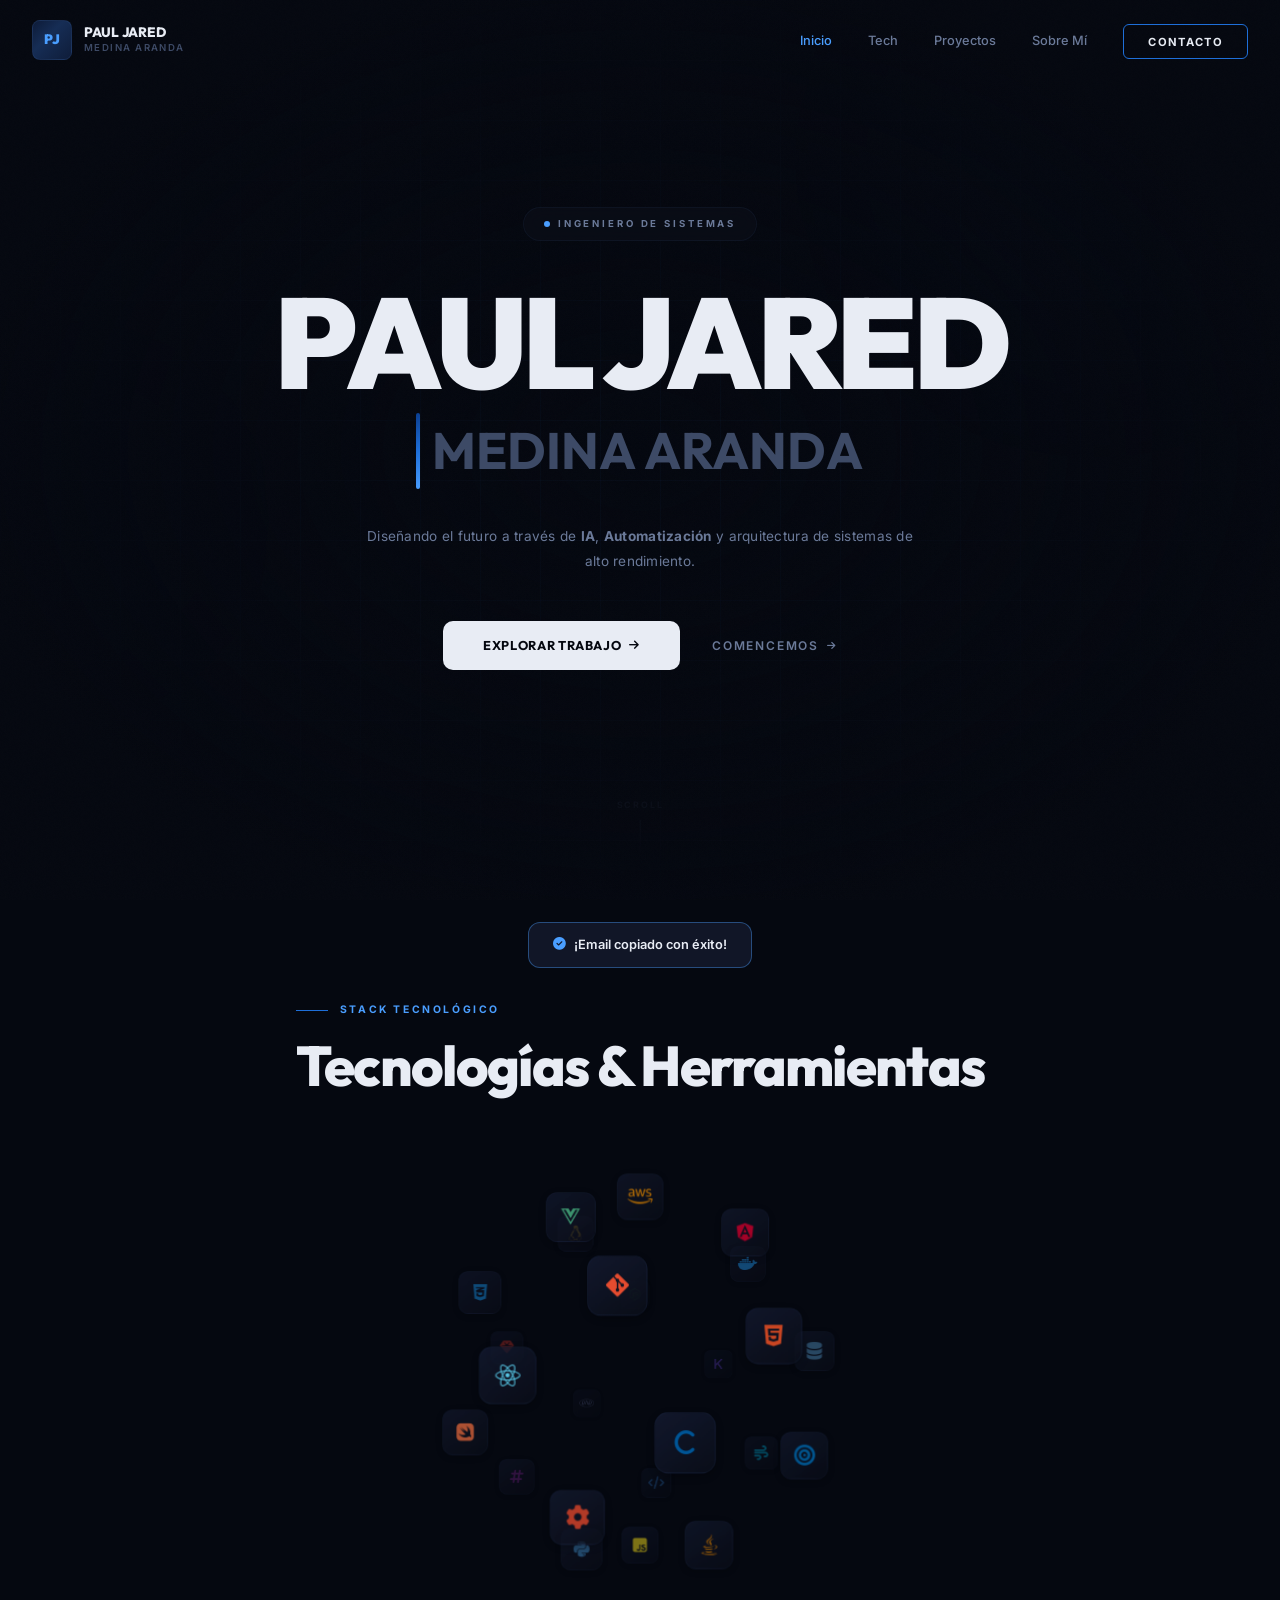
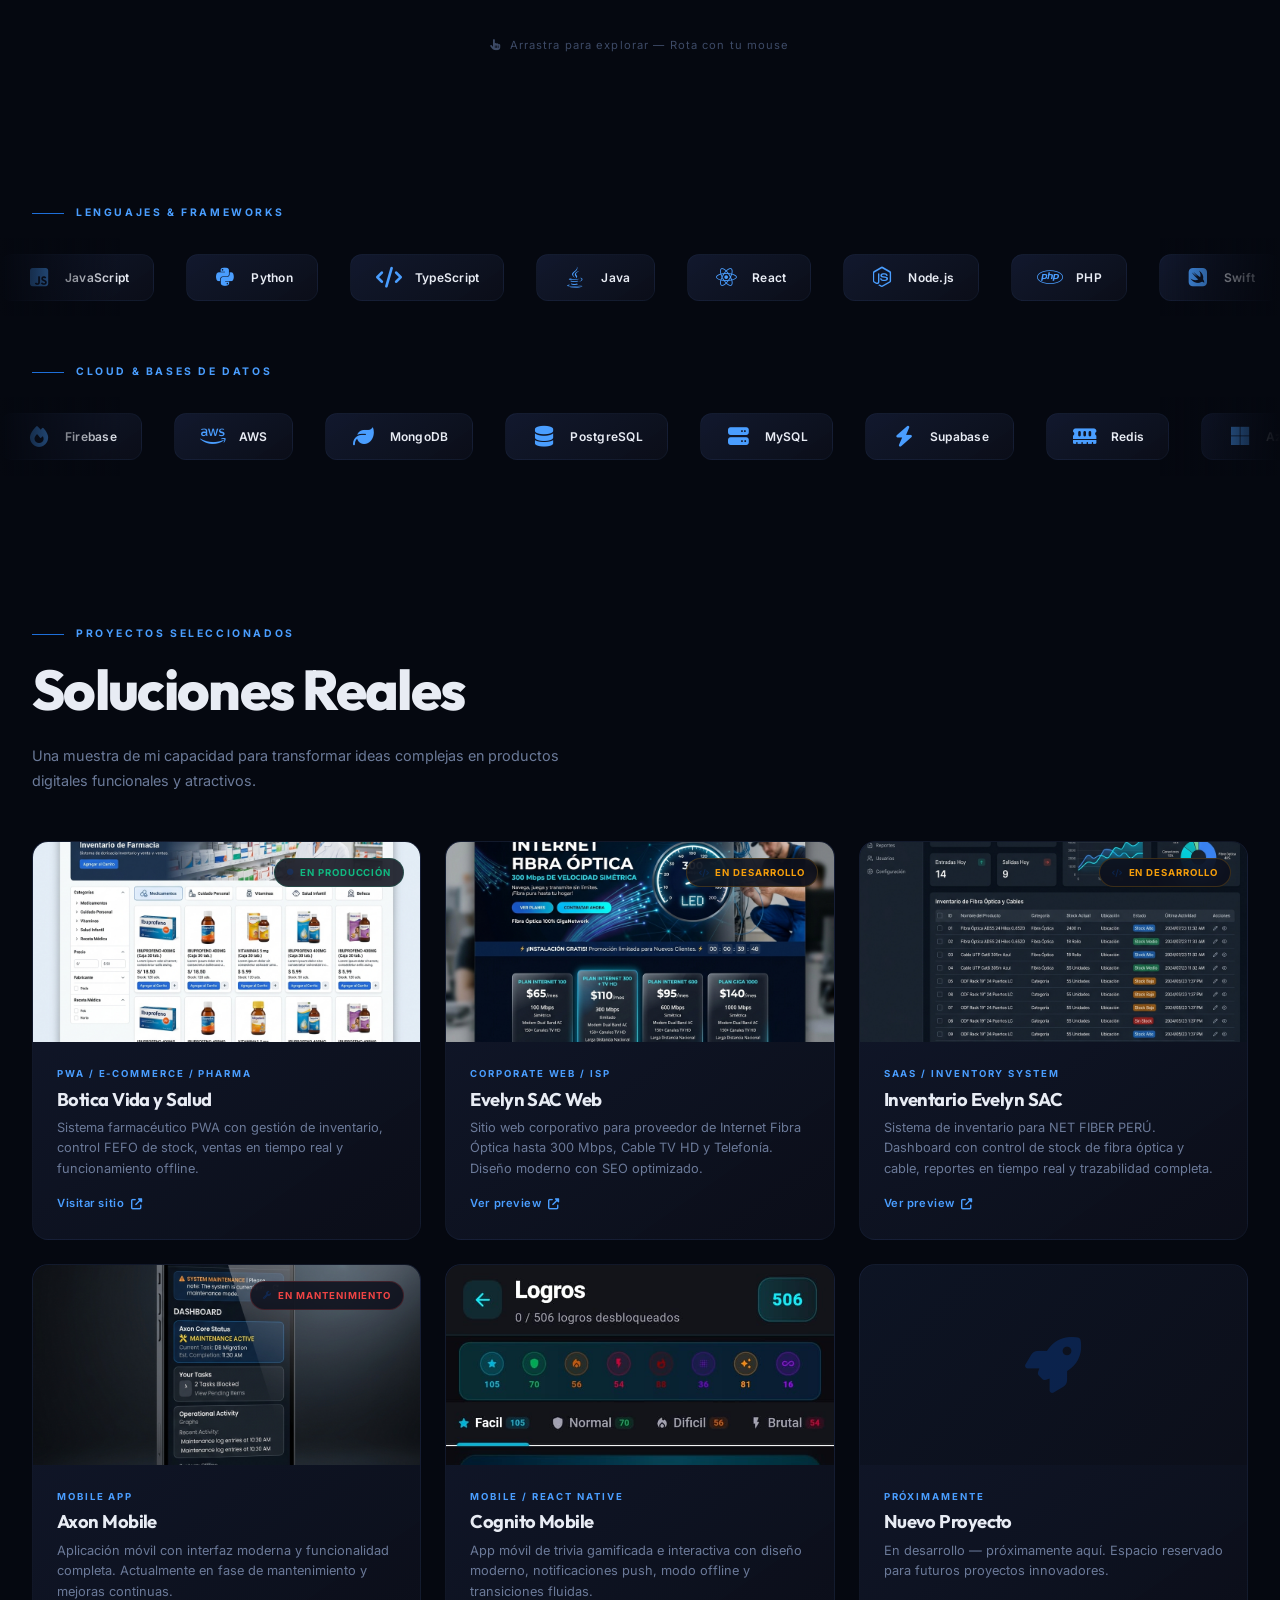
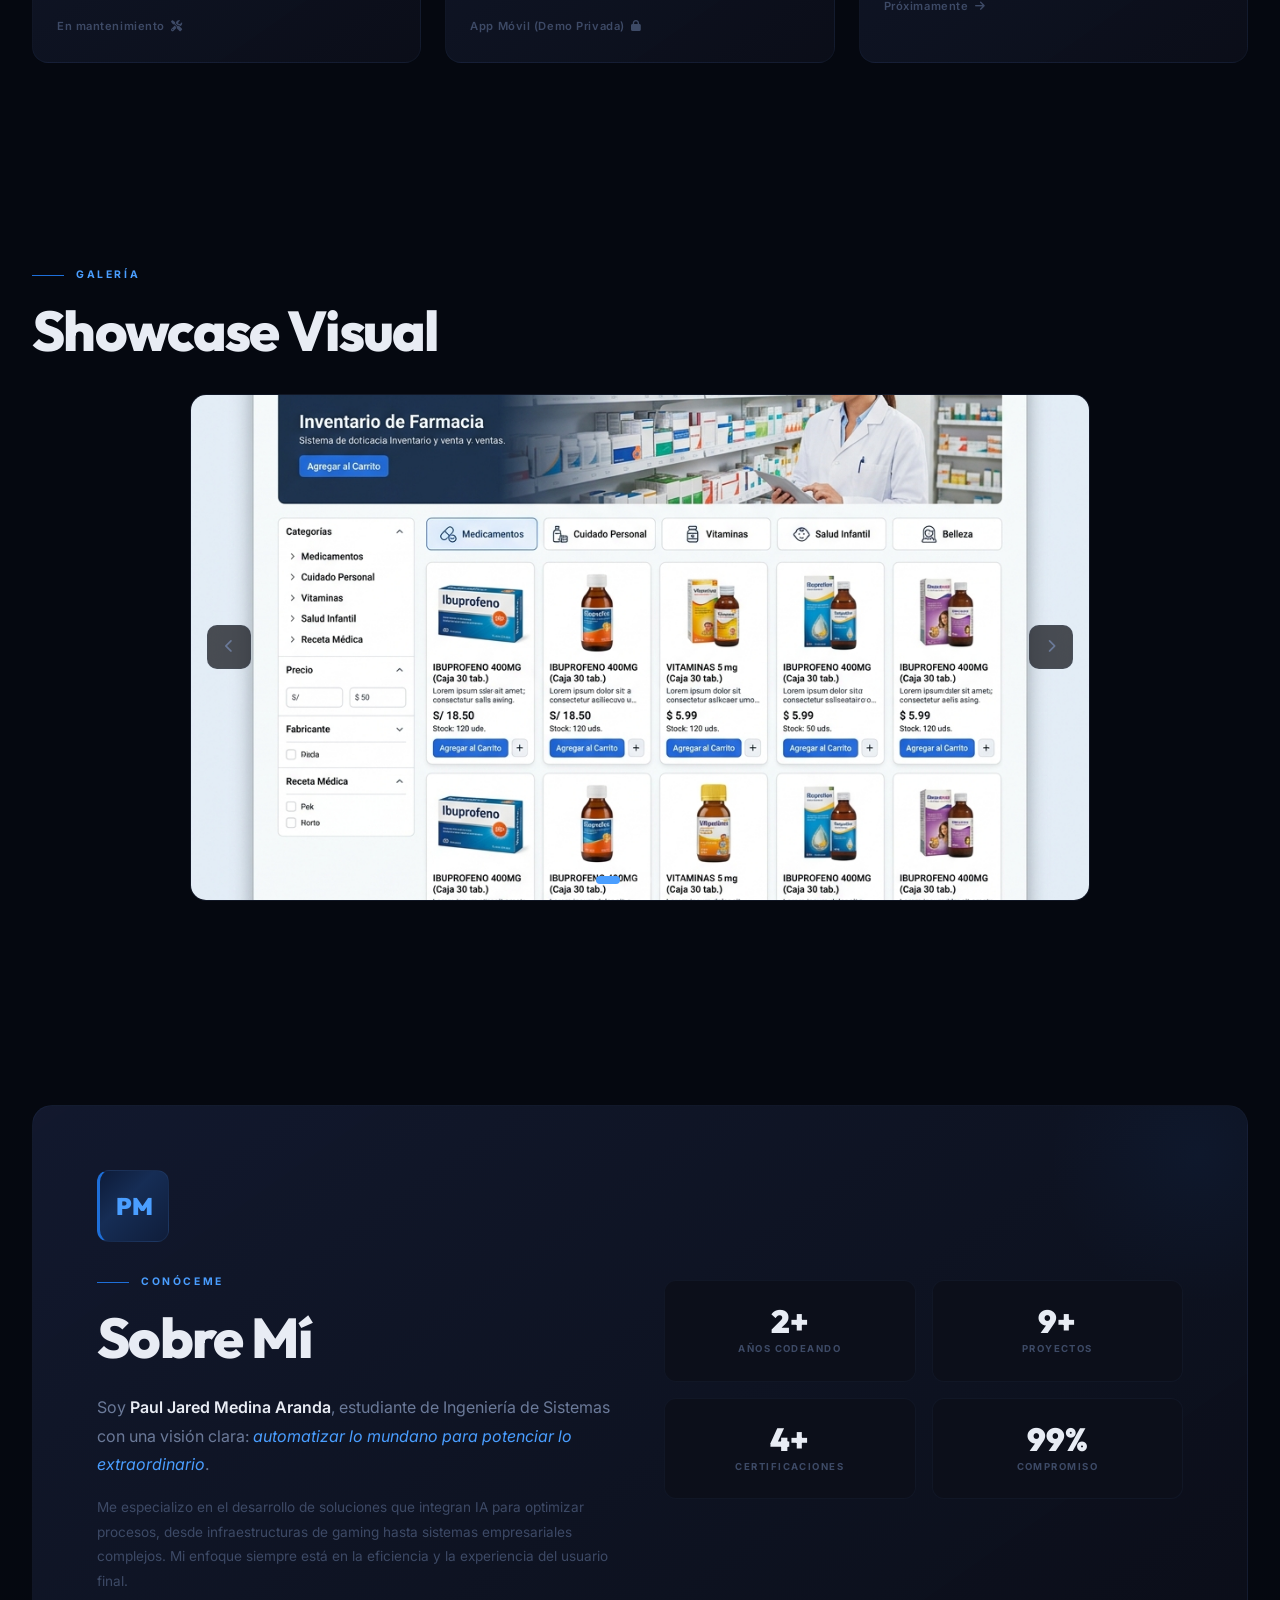
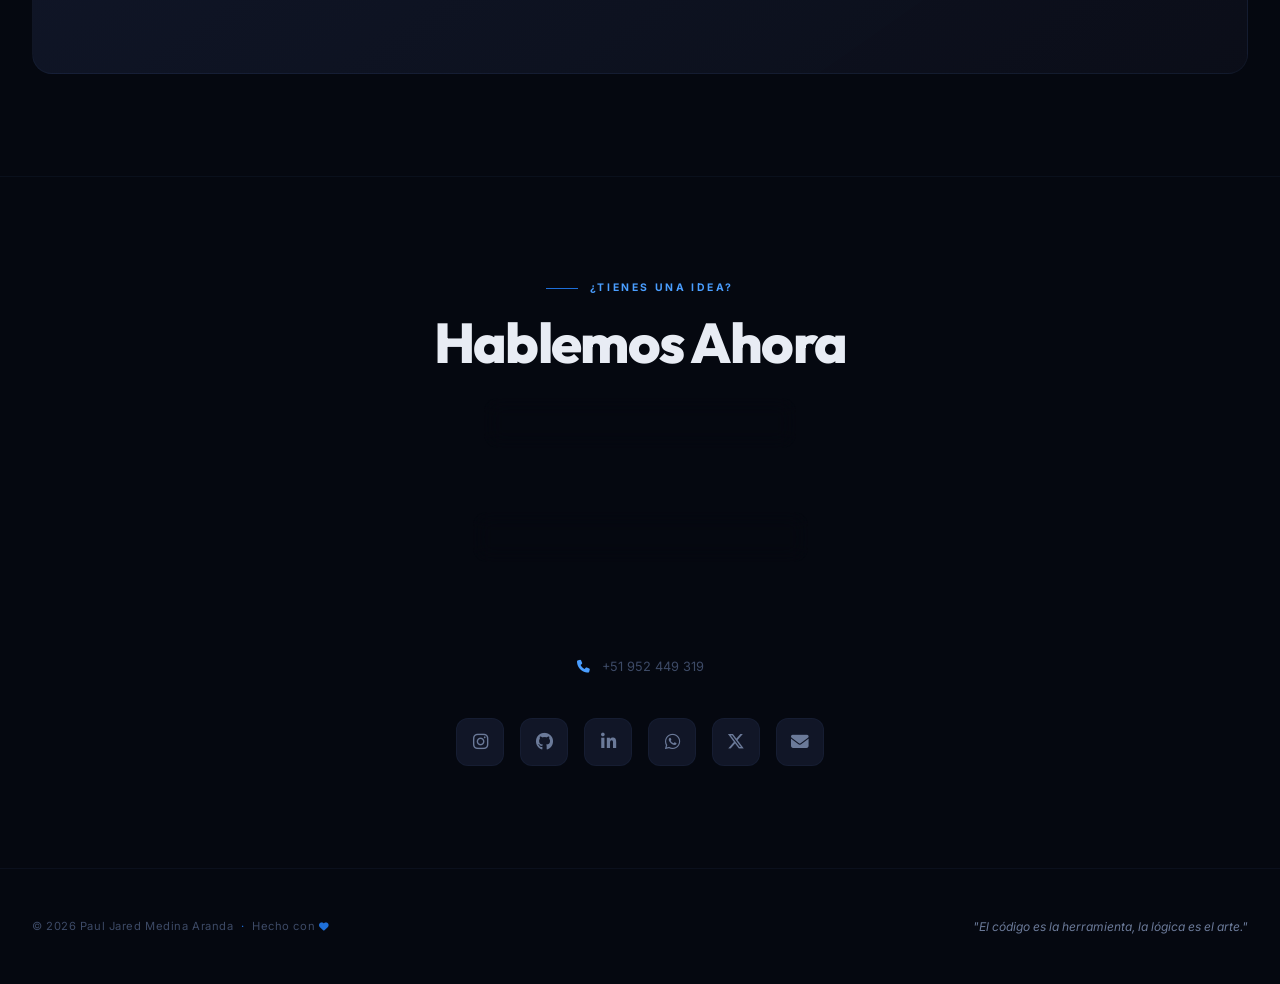
==== index.html @ 14a8a3d5 "initial commit: portafolio listo para vercel" ====
<!DOCTYPE html>
<html lang="es">
<head>
    <meta charset="UTF-8">
    <meta name="viewport" content="width=device-width, initial-scale=1.0">
    <title>Paul Jared Medina Aranda | Ingeniero de Sistemas — Portafolio</title>
    <meta name="description" content="Portafolio profesional de Paul Jared Medina Aranda. Ingeniero de Sistemas especializado en desarrollo web, IA, automatización y arquitectura de alto rendimiento.">
    <meta name="keywords" content="Paul Medina, Ingeniero de Sistemas, Desarrollador Web, Portafolio, IA, Automatización">
    <meta name="author" content="Paul Jared Medina Aranda">
    <meta name="theme-color" content="#07080E">
    <meta property="og:title" content="Paul Jared Medina Aranda | Portafolio">
    <meta property="og:description" content="Ingeniero de Sistemas — Desarrollo, IA y Automatización.">
    <meta property="og:type" content="website">

    <!-- Fonts -->
    <link rel="preconnect" href="https://fonts.googleapis.com">
    <link rel="preconnect" href="https://fonts.gstatic.com" crossorigin>
    <link href="https://fonts.googleapis.com/css2?family=Inter:wght@300;400;500;600;700;800;900&family=Outfit:wght@300;400;500;600;700;800;900&display=swap" rel="stylesheet">

    <!-- Icons -->
    <link rel="stylesheet" href="https://cdnjs.cloudflare.com/ajax/libs/font-awesome/6.5.1/css/all.min.css">

    <!-- Styles -->
    <link rel="stylesheet" href="css/styles.css">
</head>
<body>
    <!-- Background Layers -->
    <div class="bg-grid"></div>
    <div class="bg-vignette"></div>
    <div class="bg-noise"></div>
    <div class="ambient-orb ambient-orb--blue"></div>
    <div class="ambient-orb ambient-orb--steel"></div>

    <!-- Custom Cursor -->
    <div class="cursor-dot"></div>
    <div class="cursor-ring"></div>

    <!-- ═══════════════════════════════════ -->
    <!-- NAVBAR                              -->
    <!-- ═══════════════════════════════════ -->
    <nav class="navbar" id="navbar">
        <div class="container navbar__inner">
            <a href="#inicio" class="navbar__logo" id="nav-logo">
                <div class="navbar__logo-mark">PJ</div>
                <div class="navbar__logo-text">
                    <span class="navbar__logo-name">PAUL JARED</span>
                    <span class="navbar__logo-sub">MEDINA ARANDA</span>
                </div>
            </a>

            <ul class="navbar__links" id="nav-links">
                <li><a href="#inicio" class="navbar__link">Inicio</a></li>
                <li><a href="#tecnologias" class="navbar__link">Tech</a></li>
                <li><a href="#proyectos" class="navbar__link">Proyectos</a></li>
                <li><a href="#sobre-mi" class="navbar__link">Sobre Mí</a></li>
                <li><a href="#contacto" class="navbar__link navbar__link--cta">Contacto</a></li>
            </ul>

            <button class="navbar__menu-btn" id="menu-btn" aria-label="Abrir menú">
                <i class="fas fa-bars"></i>
            </button>
        </div>
    </nav>

    <!-- Mobile Menu -->
    <div class="mobile-menu" id="mobile-menu">
        <button class="mobile-menu__close" id="mobile-close-btn" aria-label="Cerrar menú">
            <i class="fas fa-times"></i>
        </button>
        <a href="#inicio">Inicio</a>
        <a href="#tecnologias">Tech</a>
        <a href="#proyectos">Proyectos</a>
        <a href="#sobre-mi">Sobre Mí</a>
        <a href="#contacto">Contacto</a>
    </div>

    <!-- ═══════════════════════════════════ -->
    <!-- HERO                                -->
    <!-- ═══════════════════════════════════ -->
    <section id="inicio" class="hero">
        <div class="particles-container" aria-hidden="true"></div>

        <div class="hero__content">
            <div class="hero__badge">
                <span class="hero__badge-dot"></span>
                Ingeniero de Sistemas
            </div>

            <h1 class="hero__title" id="hero-title">PAUL JARED</h1>
            <div class="hero__subtitle" id="hero-subtitle">
                <div class="hero__accent-bar"></div>
                MEDINA ARANDA
            </div>

            <p class="hero__desc">
                Diseñando el futuro a través de <strong>IA</strong>, <strong>Automatización</strong>
                y arquitectura de sistemas de alto rendimiento.
            </p>

            <div class="hero__actions">
                <a href="#proyectos" class="btn-primary">
                    Explorar Trabajo
                    <i class="fas fa-arrow-right" style="font-size: 0.7rem;"></i>
                </a>
                <a href="#contacto" class="btn-ghost">
                    Comencemos <i class="fas fa-arrow-right"></i>
                </a>
            </div>
        </div>

        <div class="hero__scroll">
            <span class="hero__scroll-text">Scroll</span>
            <div class="hero__scroll-line"></div>
        </div>
    </section>

    <!-- ═══════════════════════════════════ -->
    <!-- 3D TECH SPHERE                      -->
    <!-- ═══════════════════════════════════ -->
    <section id="tecnologias" class="sphere-section">
        <div class="container">
            <div class="sphere-wrapper reveal">
                <div>
                    <span class="section-label">Stack Tecnológico</span>
                    <h2 class="section-title" style="text-align:center;">Tecnologías & Herramientas</h2>
                </div>

                <div class="sphere-container">
                    <div class="sphere" id="tech-sphere"></div>
                </div>

                <p class="sphere-hint">
                    <i class="fas fa-hand-pointer"></i>
                    Arrastra para explorar — Rota con tu mouse
                </p>
            </div>
        </div>
    </section>

    <!-- ═══════════════════════════════════ -->
    <!-- INFINITE CAROUSELS                  -->
    <!-- ═══════════════════════════════════ -->
    <section class="carousel-section">
        <div class="container reveal">
            <span class="section-label">Lenguajes & Frameworks</span>
        </div>
        <div class="carousel-track-wrapper" id="lang-carousel">
            <!-- JS rendered -->
        </div>
    </section>

    <section class="carousel-section" style="padding-top: 0;">
        <div class="container reveal">
            <span class="section-label">Cloud & Bases de Datos</span>
        </div>
        <div class="carousel-track-wrapper" id="cloud-carousel">
            <!-- JS rendered -->
        </div>
    </section>

    <!-- ═══════════════════════════════════ -->
    <!-- PROJECTS                            -->
    <!-- ═══════════════════════════════════ -->
    <section id="proyectos" style="padding-top: var(--section-padding); padding-bottom: var(--section-padding);">
        <div class="container">
            <div class="reveal">
                <span class="section-label">Proyectos Seleccionados</span>
                <h2 class="section-title">Soluciones Reales</h2>
                <p style="color: var(--text-secondary); max-width: 550px; margin-bottom: 3rem; font-size: 0.9rem; line-height: 1.7;">
                    Una muestra de mi capacidad para transformar ideas complejas en productos digitales funcionales y atractivos.
                </p>
            </div>

            <div class="projects-grid">
                <!-- Project 1: Botica Vida y Salud (LIVE) -->
                <div class="project-card reveal reveal--delay-1" id="project-botica">
                    <div class="project-card__preview">
                        <div class="project-card__preview-gradient"></div>
                        <img src="assets/botica_vida_salud.png" alt="Botica Vida y Salud" loading="lazy" style="width:100%;height:100%;object-fit:cover;position:absolute;top:0;left:0;border-radius:inherit;">
                        <span class="project-card__status project-card__status--live"><i class="fas fa-circle" style="font-size:0.4rem;"></i> En Producción</span>
                    </div>
                    <div class="project-card__body">
                        <span class="project-card__tag">PWA / E-Commerce / Pharma</span>
                        <h3 class="project-card__title">Botica Vida y Salud</h3>
                        <p class="project-card__desc">Sistema farmacéutico PWA con gestión de inventario, control FEFO de stock, ventas en tiempo real y funcionamiento offline.</p>
                        <a href="https://www.boticavidaysalud.com/" class="project-card__link" target="_blank" rel="noopener">
                            Visitar sitio <i class="fas fa-external-link-alt"></i>
                        </a>
                    </div>
                </div>

                <!-- Project 2: Evelyn SAC Web (IN DEVELOPMENT) -->
                <div class="project-card reveal reveal--delay-2" id="project-evelyn-web">
                    <div class="project-card__preview">
                        <div class="project-card__preview-gradient"></div>
                        <img src="assets/evelyn_sac_web.png" alt="Evelyn SAC Web" loading="lazy" style="width:100%;height:100%;object-fit:cover;position:absolute;top:0;left:0;border-radius:inherit;">
                        <span class="project-card__status project-card__status--dev"><i class="fas fa-code" style="font-size:0.5rem;"></i> En Desarrollo</span>
                    </div>
                    <div class="project-card__body">
                        <span class="project-card__tag">Corporate Web / ISP</span>
                        <h3 class="project-card__title">Evelyn SAC Web</h3>
                        <p class="project-card__desc">Sitio web corporativo para proveedor de Internet Fibra Óptica hasta 300 Mbps, Cable TV HD y Telefonía. Diseño moderno con SEO optimizado.</p>
                        <a href="https://evelynsac-web.vercel.app/" class="project-card__link" target="_blank" rel="noopener">
                            Ver preview <i class="fas fa-external-link-alt"></i>
                        </a>
                    </div>
                </div>

                <!-- Project 3: Inventario Evelyn SAC (IN DEVELOPMENT) -->
                <div class="project-card reveal reveal--delay-3" id="project-evelyn-inv">
                    <div class="project-card__preview">
                        <div class="project-card__preview-gradient"></div>
                        <img src="assets/inventario_evelyn_sac.png" alt="Inventario Evelyn SAC" loading="lazy" style="width:100%;height:100%;object-fit:cover;position:absolute;top:0;left:0;border-radius:inherit;">
                        <span class="project-card__status project-card__status--dev"><i class="fas fa-code" style="font-size:0.5rem;"></i> En Desarrollo</span>
                    </div>
                    <div class="project-card__body">
                        <span class="project-card__tag">SaaS / Inventory System</span>
                        <h3 class="project-card__title">Inventario Evelyn SAC</h3>
                        <p class="project-card__desc">Sistema de inventario para NET FIBER PERÚ. Dashboard con control de stock de fibra óptica y cable, reportes en tiempo real y trazabilidad completa.</p>
                        <a href="https://inventario-evelyn-sac.onrender.com" class="project-card__link" target="_blank" rel="noopener">
                            Ver preview <i class="fas fa-external-link-alt"></i>
                        </a>
                    </div>
                </div>

                <!-- Project 4: Axon Mobile (MAINTENANCE) -->
                <div class="project-card reveal reveal--delay-4" id="project-axon">
                    <div class="project-card__preview">
                        <div class="project-card__preview-gradient"></div>
                        <img src="assets/axon_mobile.png" alt="Axon Mobile" loading="lazy" style="width:100%;height:100%;object-fit:cover;position:absolute;top:0;left:0;border-radius:inherit;">
                        <span class="project-card__status project-card__status--maintenance"><i class="fas fa-wrench" style="font-size:0.5rem;"></i> En Mantenimiento</span>
                    </div>
                    <div class="project-card__body">
                        <span class="project-card__tag">Mobile App</span>
                        <h3 class="project-card__title">Axon Mobile</h3>
                        <p class="project-card__desc">Aplicación móvil con interfaz moderna y funcionalidad completa. Actualmente en fase de mantenimiento y mejoras continuas.</p>
                        <span class="project-card__link project-card__link--disabled">
                            En mantenimiento <i class="fas fa-tools"></i>
                        </span>
                    </div>
                </div>

                <!-- Project 5: Cognito Mobile -->
                <div class="project-card reveal reveal--delay-1" id="project-cognito">
                    <div class="project-card__preview">
                        <div class="project-card__preview-gradient"></div>
                        <img src="assets/cognito_1.jpg" alt="Cognito Mobile" loading="lazy" style="width:100%;height:100%;object-fit:cover;object-position:top;position:absolute;top:0;left:0;border-radius:inherit;">
                    </div>
                    <div class="project-card__body">
                        <span class="project-card__tag">Mobile / React Native</span>
                        <h3 class="project-card__title">Cognito Mobile</h3>
                        <p class="project-card__desc">App móvil de trivia gamificada e interactiva con diseño moderno, notificaciones push, modo offline y transiciones fluidas.</p>
                        <span class="project-card__link project-card__link--disabled">
                            App Móvil (Demo Privada) <i class="fas fa-lock"></i>
                        </span>
                    </div>
                </div>

                <!-- Project 6 — Placeholder -->
                <div class="project-card reveal reveal--delay-2" id="project-placeholder">
                    <div class="project-card__preview">
                        <div class="project-card__preview-gradient"></div>
                        <i class="fas fa-rocket"></i>
                    </div>
                    <div class="project-card__body">
                        <span class="project-card__tag">Próximamente</span>
                        <h3 class="project-card__title">Nuevo Proyecto</h3>
                        <p class="project-card__desc">En desarrollo — próximamente aquí. Espacio reservado para futuros proyectos innovadores.</p>
                        <span class="project-card__link project-card__link--disabled">
                            Próximamente <i class="fas fa-arrow-right"></i>
                        </span>
                    </div>
                </div>
            </div>
        </div>
    </section>

    <!-- ═══════════════════════════════════ -->
    <!-- IMAGE CAROUSEL                      -->
    <!-- ═══════════════════════════════════ -->
    <section style="padding-bottom: var(--section-padding);">
        <div class="container">
            <div class="reveal">
                <span class="section-label">Galería</span>
                <h2 class="section-title" style="margin-bottom: 2rem;">Showcase Visual</h2>
            </div>

            <div class="img-carousel reveal" id="img-carousel">
                <div class="img-carousel__track">
                    <!-- Slide 1: Botica Vida y Salud -->
                    <div class="img-carousel__slide">
                        <img src="assets/botica_vida_salud.png" alt="Botica Vida y Salud — Sistema farmacéutico PWA" loading="lazy" style="width:100%;height:100%;object-fit:cover;border-radius:var(--radius-lg);">
                        <div class="img-carousel__caption">
                            <strong>Botica Vida y Salud</strong>
                            <span>Sistema farmacéutico PWA · En Producción</span>
                        </div>
                    </div>
                    <!-- Slide 2: Evelyn SAC Web -->
                    <div class="img-carousel__slide">
                        <img src="assets/evelyn_sac_web.png" alt="Evelyn SAC — Internet Fibra Óptica" loading="lazy" style="width:100%;height:100%;object-fit:cover;border-radius:var(--radius-lg);">
                        <div class="img-carousel__caption">
                            <strong>Evelyn SAC Web</strong>
                            <span>Sitio corporativo ISP · En Desarrollo</span>
                        </div>
                    </div>
                    <!-- Slide 3: Inventario Evelyn SAC -->
                    <div class="img-carousel__slide">
                        <img src="assets/inventario_evelyn_sac.png" alt="Inventario Evelyn SAC — Sistema de Inventario" loading="lazy" style="width:100%;height:100%;object-fit:cover;border-radius:var(--radius-lg);">
                        <div class="img-carousel__caption">
                            <strong>Inventario Evelyn SAC</strong>
                            <span>Dashboard de stock NET FIBER · En Desarrollo</span>
                        </div>
                    </div>
                    <!-- Slide 4: Axon Mobile -->
                    <div class="img-carousel__slide">
                        <img src="assets/axon_mobile.png" alt="Axon Mobile — Aplicación Móvil" loading="lazy" style="width:100%;height:100%;object-fit:cover;border-radius:var(--radius-lg);">
                        <div class="img-carousel__caption">
                            <strong>Axon Mobile</strong>
                            <span>Aplicación móvil · En Mantenimiento</span>
                        </div>
                    </div>
                    <!-- Slide 5: Cognito Mobile -->
                    <div class="img-carousel__slide">
                        <img src="assets/cognito_1.jpg" alt="Cognito Mobile — App de Trivia" loading="lazy" style="width:100%;height:100%;object-fit:contain;background:#050810;border-radius:var(--radius-lg);">
                        <div class="img-carousel__caption">
                            <strong>Cognito Mobile</strong>
                            <span>App multiplataforma de trivia gamificada</span>
                        </div>
                    </div>
                </div>

                <!-- Controls -->
                <button class="img-carousel__btn img-carousel__btn--prev" aria-label="Anterior">
                    <i class="fas fa-chevron-left"></i>
                </button>
                <button class="img-carousel__btn img-carousel__btn--next" aria-label="Siguiente">
                    <i class="fas fa-chevron-right"></i>
                </button>
                <div class="img-carousel__controls">
                    <button class="img-carousel__dot active" data-slide="0" aria-label="Botica Vida y Salud"></button>
                    <button class="img-carousel__dot" data-slide="1" aria-label="Evelyn SAC Web"></button>
                    <button class="img-carousel__dot" data-slide="2" aria-label="Inventario Evelyn SAC"></button>
                    <button class="img-carousel__dot" data-slide="3" aria-label="Axon Mobile"></button>
                    <button class="img-carousel__dot" data-slide="4" aria-label="Cognito Mobile"></button>
                </div>
            </div>
        </div>
    </section>

    <!-- ═══════════════════════════════════ -->
    <!-- ABOUT ME                            -->
    <!-- ═══════════════════════════════════ -->
    <section id="sobre-mi">
        <div class="container">
            <div class="about-card reveal">
                <div class="about-grid">
                    <div>
                        <div class="about__logo-box">PM</div>
                        <span class="section-label">Conóceme</span>
                        <h2 class="section-title">Sobre Mí</h2>
                        <p class="about__bio">
                            Soy <strong>Paul Jared Medina Aranda</strong>, estudiante de Ingeniería de Sistemas
                            con una visión clara: <em>automatizar lo mundano para potenciar lo extraordinario</em>.
                        </p>
                        <p class="about__bio" style="color: var(--text-muted); font-size: 0.85rem;">
                            Me especializo en el desarrollo de soluciones que integran IA para optimizar procesos,
                            desde infraestructuras de gaming hasta sistemas empresariales complejos. Mi enfoque
                            siempre está en la eficiencia y la experiencia del usuario final.
                        </p>
                    </div>
                    <div class="stats-grid">
                        <div class="stat-box reveal reveal--delay-1">
                            <div class="stat-box__value" data-count="3+">0</div>
                            <div class="stat-box__label">Años Codeando</div>
                        </div>
                        <div class="stat-box reveal reveal--delay-2">
                            <div class="stat-box__value" data-count="10+">0</div>
                            <div class="stat-box__label">Proyectos</div>
                        </div>
                        <div class="stat-box reveal reveal--delay-3">
                            <div class="stat-box__value" data-count="5+">0</div>
                            <div class="stat-box__label">Certificaciones</div>
                        </div>
                        <div class="stat-box reveal reveal--delay-4">
                            <div class="stat-box__value" data-count="100%">0</div>
                            <div class="stat-box__label">Compromiso</div>
                        </div>
                    </div>
                </div>
            </div>
        </div>
    </section>

    <!-- ═══════════════════════════════════ -->
    <!-- CONTACT                             -->
    <!-- ═══════════════════════════════════ -->
    <section id="contacto" class="contact-section">
        <div class="container">
            <div class="contact-header reveal">
                <span class="section-label" style="justify-content:center;">¿Tienes una idea?</span>
                <h2 class="section-title">Hablemos Ahora</h2>

                <div style="display:flex; flex-direction:column; gap:1rem; align-items:center;">
                    <div class="contact-email-box">
                        <span class="contact-email-box__text">pauljared96@gmail.com</span>
                        <button class="contact-email-box__btn" onclick="copyEmail('pauljared96@gmail.com')">
                            Copiar
                        </button>
                    </div>
                    <div class="contact-email-box">
                        <span class="contact-email-box__text">pauljared969@hotmail.com</span>
                        <button class="contact-email-box__btn" onclick="copyEmail('pauljared969@hotmail.com')">
                            Copiar
                        </button>
                    </div>
                </div>
            </div>

            <!-- Contact Info -->
            <div style="text-align: center; margin-bottom: 2.5rem;" class="reveal reveal--delay-1">
                <p style="color: var(--text-muted); font-size: 0.8rem; margin-bottom: 0.5rem;">
                    <i class="fas fa-phone" style="color: var(--accent-steel); margin-right: 0.5rem;"></i>
                    <a href="https://wa.me/51952449319" target="_blank" rel="noopener" style="color:inherit; text-decoration:none; transition:color 0.3s;" onmouseover="this.style.color='white'" onmouseout="this.style.color=''">+51 952 449 319</a>
                </p>
            </div>

            <!-- Social Links -->
            <div class="contact-socials reveal reveal--delay-2">
                <a href="https://instagram.com/only_kopoz" class="social-link" title="Instagram" target="_blank" rel="noopener">
                    <i class="fab fa-instagram"></i>
                </a>
                <a href="https://github.com/Kopozz" class="social-link" title="GitHub" target="_blank" rel="noopener">
                    <i class="fab fa-github"></i>
                </a>
                <a href="https://www.linkedin.com/in/paul-medina-92b20538a" class="social-link" title="LinkedIn" target="_blank" rel="noopener">
                    <i class="fab fa-linkedin-in"></i>
                </a>
                <a href="https://wa.me/51952449319" class="social-link" title="WhatsApp" target="_blank" rel="noopener">
                    <i class="fab fa-whatsapp"></i>
                </a>
                <a href="https://x.com/he_is_kopoz" class="social-link" title="X / Twitter" target="_blank" rel="noopener">
                    <i class="fab fa-x-twitter"></i>
                </a>
                <a href="mailto:pauljared96@gmail.com" class="social-link" title="Email" target="_blank" rel="noopener">
                    <i class="fas fa-envelope"></i>
                </a>
            </div>
        </div>
    </section>

    <!-- ═══════════════════════════════════ -->
    <!-- FOOTER                              -->
    <!-- ═══════════════════════════════════ -->
    <footer class="footer">
        <div class="container footer__inner">
            <p class="footer__text">
                © 2026 Paul Jared Medina Aranda
                <span style="color: var(--accent-blue); margin: 0 0.25rem;">·</span>
                Hecho con <i class="fas fa-heart" style="color: var(--accent-blue); font-size: 0.6rem;"></i>
            </p>
            <p class="footer__quote">"El código es la herramienta, la lógica es el arte."</p>
        </div>
    </footer>

    <!-- Toast Notification -->
    <div class="toast" id="toast">
        <i class="fas fa-check-circle"></i>
        <span>¡Email copiado con éxito!</span>
    </div>

    <!-- Scripts (deferred for performance) -->
    <script src="js/animations.js" defer></script>
    <script src="js/sphere.js" defer></script>
    <script src="js/carousel.js" defer></script>
    <script src="js/app.js" defer></script>
</body>
</html>
---- css/styles.css ----
/* ========================================
   PORTAFOLIO PAUL JARED MEDINA ARANDA
   Design System — Minimalist Tech Aesthetic
   ======================================== */

@import url('https://fonts.googleapis.com/css2?family=Inter:wght@300;400;500;600;700;800;900&family=Outfit:wght@300;400;500;600;700;800;900&display=swap');

/* ── Custom Properties ──────────────────── */
:root {
  /* Backgrounds */
  --bg-void: #050810;
  --bg-primary: #07080E;
  --bg-secondary: #0C0F1A;
  --bg-card: #111627;
  --bg-elevated: #161D35;

  /* Accent Blues */
  --accent-deep: #0A3D8F;
  --accent-blue: #1E6FD9;
  --accent-steel: #4A9EFF;
  --accent-ice: #7CB9FF;
  --accent-glow: #3B8BF5;

  /* Text */
  --text-primary: #E8ECF4;
  --text-secondary: #6B7A99;
  --text-muted: #3D4A66;
  --text-accent: var(--accent-steel);

  /* Borders */
  --border-subtle: rgba(78, 112, 172, 0.08);
  --border-light: rgba(78, 112, 172, 0.15);
  --border-active: rgba(74, 158, 255, 0.4);

  /* Gradients */
  --gradient-metallic: linear-gradient(135deg, #0d1b38 0%, #162d55 40%, #0f1d3a 100%);
  --gradient-steel: linear-gradient(180deg, #1a2a4a 0%, #0C0F1A 100%);
  --gradient-card: linear-gradient(145deg, rgba(22,29,53,0.8) 0%, rgba(12,15,26,0.9) 100%);
  --gradient-accent: linear-gradient(135deg, #0A3D8F, #1E6FD9, #4A9EFF);
  --gradient-shine: linear-gradient(105deg, transparent 40%, rgba(74,158,255,0.06) 50%, transparent 60%);

  /* Shadows */
  --shadow-sm: 0 2px 8px rgba(0,0,0,0.3);
  --shadow-md: 0 8px 32px rgba(0,0,0,0.4);
  --shadow-lg: 0 16px 64px rgba(0,0,0,0.5);
  --shadow-glow: 0 0 30px rgba(30,111,217,0.15);
  --shadow-card: 0 4px 24px rgba(0,0,0,0.4), inset 0 1px 0 rgba(255,255,255,0.03);

  /* Spacing */
  --section-padding: clamp(4rem, 8vw, 8rem);
  --container-max: 1280px;

  /* Transitions */
  --ease-out-expo: cubic-bezier(0.16, 1, 0.3, 1);
  --ease-out-quart: cubic-bezier(0.25, 1, 0.5, 1);
  --ease-spring: cubic-bezier(0.175, 0.885, 0.32, 1.275);
}

/* ── Reset & Base ───────────────────────── */
*, *::before, *::after {
  margin: 0;
  padding: 0;
  box-sizing: border-box;
}

html {
  scroll-behavior: smooth;
  -webkit-font-smoothing: antialiased;
  -moz-osx-font-smoothing: grayscale;
  text-rendering: optimizeLegibility;
}

body {
  font-family: 'Inter', system-ui, -apple-system, sans-serif;
  background-color: var(--bg-void);
  color: var(--text-primary);
  line-height: 1.6;
  overflow-x: hidden;
  position: relative;
}

::selection {
  background: rgba(30, 111, 217, 0.3);
  color: var(--accent-ice);
}

/* Custom Scrollbar */
::-webkit-scrollbar {
  width: 6px;
}
::-webkit-scrollbar-track {
  background: var(--bg-primary);
}
::-webkit-scrollbar-thumb {
  background: var(--bg-elevated);
  border-radius: 3px;
}
::-webkit-scrollbar-thumb:hover {
  background: var(--accent-deep);
}

/* ── Typography ─────────────────────────── */
h1, h2, h3, h4, h5 {
  font-family: 'Outfit', 'Inter', sans-serif;
  font-weight: 800;
  letter-spacing: -0.03em;
  line-height: 1.1;
}

.section-label {
  font-size: 0.65rem;
  font-weight: 700;
  letter-spacing: 0.25em;
  text-transform: uppercase;
  color: var(--accent-steel);
  display: flex;
  align-items: center;
  gap: 0.75rem;
  margin-bottom: 1rem;
}
.section-label::before {
  content: '';
  width: 2rem;
  height: 1px;
  background: var(--accent-blue);
}

.section-title {
  font-size: clamp(2rem, 5vw, 3.5rem);
  color: var(--text-primary);
  margin-bottom: 1.5rem;
  position: relative;
}

/* ── Layout ─────────────────────────────── */
.container {
  max-width: var(--container-max);
  margin: 0 auto;
  padding: 0 clamp(1rem, 4vw, 2rem);
}

section {
  padding: var(--section-padding) 0;
  position: relative;
}

/* ── Background Effects ─────────────────── */
.bg-grid {
  position: fixed;
  inset: 0;
  pointer-events: none;
  z-index: 0;
  background-image:
    linear-gradient(rgba(74,158,255,0.03) 1px, transparent 1px),
    linear-gradient(90deg, rgba(74,158,255,0.03) 1px, transparent 1px);
  background-size: 60px 60px;
}

.bg-vignette {
  position: fixed;
  inset: 0;
  pointer-events: none;
  z-index: 1;
  background: radial-gradient(ellipse at 50% 50%, transparent 0%, var(--bg-void) 75%);
}

.bg-noise {
  position: fixed;
  inset: 0;
  pointer-events: none;
  z-index: 2;
  opacity: 0.018;
  background-image: url("data:image/svg+xml,%3Csvg viewBox='0 0 256 256' xmlns='http://www.w3.org/2000/svg'%3E%3Cfilter id='n'%3E%3CfeTurbulence type='fractalNoise' baseFrequency='0.9' numOctaves='4' stitchTiles='stitch'/%3E%3C/filter%3E%3Crect width='100%25' height='100%25' filter='url(%23n)'/%3E%3C/svg%3E");
  background-repeat: repeat;
  background-size: 128px;
}

/* Ambient glow orbs */
.ambient-orb {
  position: fixed;
  border-radius: 50%;
  filter: blur(120px);
  pointer-events: none;
  z-index: 0;
  opacity: 0.4;
}
.ambient-orb--blue {
  width: 500px;
  height: 500px;
  background: radial-gradient(circle, rgba(30,111,217,0.15), transparent 70%);
  top: -10%;
  right: -5%;
  animation: orbFloat 20s ease-in-out infinite alternate;
}
.ambient-orb--steel {
  width: 400px;
  height: 400px;
  background: radial-gradient(circle, rgba(74,158,255,0.08), transparent 70%);
  bottom: 20%;
  left: -10%;
  animation: orbFloat 25s ease-in-out infinite alternate-reverse;
}

@keyframes orbFloat {
  0%   { transform: translate(0, 0) scale(1); }
  50%  { transform: translate(40px, -30px) scale(1.1); }
  100% { transform: translate(-20px, 20px) scale(0.95); }
}

/* ── Navbar ─────────────────────────────── */
.navbar {
  position: fixed;
  top: 0;
  left: 0;
  right: 0;
  z-index: 1000;
  padding: 1.25rem 0;
  transition: all 0.5s var(--ease-out-expo);
  border-bottom: 1px solid transparent;
}
.navbar.scrolled {
  padding: 0.75rem 0;
  background: rgba(7, 8, 14, 0.85);
  backdrop-filter: blur(20px) saturate(1.2);
  -webkit-backdrop-filter: blur(20px) saturate(1.2);
  border-bottom-color: var(--border-subtle);
}
.navbar__inner {
  display: flex;
  justify-content: space-between;
  align-items: center;
}
.navbar__logo {
  display: flex;
  align-items: center;
  gap: 0.75rem;
  text-decoration: none;
  color: inherit;
}
.navbar__logo-mark {
  width: 40px;
  height: 40px;
  display: flex;
  align-items: center;
  justify-content: center;
  border: 1px solid var(--border-light);
  border-radius: 8px;
  font-family: 'Outfit', sans-serif;
  font-weight: 900;
  font-size: 0.85rem;
  color: var(--accent-steel);
  background: var(--gradient-metallic);
  position: relative;
  overflow: hidden;
  transition: all 0.4s var(--ease-out-expo);
}
.navbar__logo-mark::after {
  content: '';
  position: absolute;
  inset: 0;
  background: var(--gradient-shine);
  transform: translateX(-100%);
  transition: transform 0.6s ease;
}
.navbar__logo:hover .navbar__logo-mark::after {
  transform: translateX(100%);
}
.navbar__logo:hover .navbar__logo-mark {
  border-color: var(--accent-blue);
  box-shadow: var(--shadow-glow);
}
.navbar__logo-text {
  display: flex;
  flex-direction: column;
}
.navbar__logo-name {
  font-family: 'Outfit', sans-serif;
  font-size: 0.85rem;
  font-weight: 800;
  letter-spacing: -0.02em;
  color: var(--text-primary);
  line-height: 1.2;
}
.navbar__logo-sub {
  font-size: 0.6rem;
  font-weight: 600;
  letter-spacing: 0.15em;
  text-transform: uppercase;
  color: var(--text-muted);
  transition: color 0.3s ease;
}
.navbar__logo:hover .navbar__logo-sub {
  color: var(--accent-steel);
}

.navbar__links {
  display: flex;
  align-items: center;
  gap: 0.25rem;
  list-style: none;
}
.navbar__link {
  padding: 0.5rem 1rem;
  font-size: 0.8rem;
  font-weight: 500;
  color: var(--text-secondary);
  text-decoration: none;
  border-radius: 8px;
  transition: all 0.3s ease;
  position: relative;
}
.navbar__link:hover {
  color: var(--text-primary);
  background: rgba(74, 158, 255, 0.05);
}
.navbar__link--cta {
  margin-left: 1rem;
  padding: 0.6rem 1.5rem;
  font-size: 0.7rem;
  font-weight: 700;
  letter-spacing: 0.12em;
  text-transform: uppercase;
  color: var(--text-primary);
  border: 1px solid var(--accent-blue);
  border-radius: 6px;
  background: transparent;
  transition: all 0.4s var(--ease-out-expo);
}
.navbar__link--cta:hover {
  background: var(--accent-blue);
  box-shadow: var(--shadow-glow);
  transform: translateY(-1px);
}

/* Mobile Menu */
.navbar__menu-btn {
  display: none;
  width: 40px;
  height: 40px;
  align-items: center;
  justify-content: center;
  background: rgba(255,255,255,0.03);
  border: 1px solid var(--border-subtle);
  border-radius: 8px;
  color: var(--text-secondary);
  cursor: pointer;
  font-size: 1.1rem;
  transition: all 0.3s ease;
}
.navbar__menu-btn:hover {
  color: var(--accent-steel);
  border-color: var(--border-active);
}

.mobile-menu {
  display: none;
  position: fixed;
  top: 0; left: 0; right: 0; bottom: 0;
  z-index: 999;
  background: rgba(5, 8, 16, 0.97);
  backdrop-filter: blur(30px);
  flex-direction: column;
  justify-content: center;
  align-items: center;
  gap: 2rem;
  opacity: 0;
  transition: opacity 0.4s ease;
}
.mobile-menu.active {
  display: flex;
  opacity: 1;
}
.mobile-menu a {
  font-family: 'Outfit', sans-serif;
  font-size: 1.8rem;
  font-weight: 700;
  color: var(--text-secondary);
  text-decoration: none;
  transition: color 0.3s ease;
  letter-spacing: -0.02em;
}
.mobile-menu a:hover {
  color: var(--accent-steel);
}
.mobile-menu__close {
  position: absolute;
  top: 1.5rem;
  right: 1.5rem;
  width: 44px; height: 44px;
  display: flex;
  align-items: center;
  justify-content: center;
  background: none;
  border: 1px solid var(--border-subtle);
  border-radius: 8px;
  color: var(--text-secondary);
  cursor: pointer;
  font-size: 1.2rem;
}

@media (max-width: 768px) {
  .navbar__links { display: none; }
  .navbar__menu-btn { display: flex; }
}

/* ── Hero ───────────────────────────────── */
.hero {
  min-height: 100vh;
  display: flex;
  align-items: center;
  justify-content: center;
  position: relative;
  overflow: hidden;
  padding-top: 5rem;
}
.hero__content {
  text-align: center;
  position: relative;
  z-index: 10;
  max-width: 900px;
  padding: 0 1.5rem;
}
.hero__badge {
  display: inline-flex;
  align-items: center;
  gap: 0.5rem;
  padding: 0.5rem 1.25rem;
  font-size: 0.6rem;
  font-weight: 700;
  letter-spacing: 0.3em;
  text-transform: uppercase;
  color: var(--text-secondary);
  border: 1px solid var(--border-subtle);
  border-radius: 100px;
  background: rgba(12, 15, 26, 0.6);
  backdrop-filter: blur(10px);
  margin-bottom: 2.5rem;
  opacity: 0;
  animation: fadeInUp 0.8s var(--ease-out-expo) 0.3s forwards;
}
.hero__badge-dot {
  width: 6px;
  height: 6px;
  border-radius: 50%;
  background: var(--accent-steel);
  animation: pulse-dot 2s ease-in-out infinite;
}

.hero__title {
  font-family: 'Outfit', sans-serif;
  font-size: clamp(3rem, 10vw, 8rem);
  font-weight: 900;
  letter-spacing: -0.04em;
  line-height: 0.95;
  color: var(--text-primary);
  margin-bottom: 0.5rem;
  opacity: 0;
  animation: cinematicReveal 2s var(--ease-out-expo) 0.5s forwards;
}
.hero__subtitle {
  font-family: 'Outfit', sans-serif;
  font-size: clamp(1.5rem, 4vw, 3.5rem);
  font-weight: 700;
  color: var(--text-muted);
  display: flex;
  align-items: center;
  justify-content: center;
  gap: 0.75rem;
  margin-bottom: 2rem;
  opacity: 0;
  animation: cinematicReveal 2s var(--ease-out-expo) 0.7s forwards;
}
.hero__accent-bar {
  width: 4px;
  height: 1.5em;
  background: var(--gradient-accent);
  border-radius: 2px;
  flex-shrink: 0;
  animation: pulse-bar 3s ease-in-out infinite;
}
.hero__desc {
  font-size: 0.85rem;
  font-weight: 400;
  color: var(--text-secondary);
  max-width: 550px;
  margin: 0 auto 3rem;
  letter-spacing: 0.02em;
  line-height: 1.8;
  opacity: 0;
  animation: fadeInUp 1s var(--ease-out-expo) 1s forwards;
}
.hero__actions {
  display: flex;
  gap: 2rem;
  justify-content: center;
  align-items: center;
  flex-wrap: wrap;
  opacity: 0;
  animation: fadeInUp 1s var(--ease-out-expo) 1.2s forwards;
}

/* Buttons */
.btn-primary {
  display: inline-flex;
  align-items: center;
  gap: 0.5rem;
  padding: 0.9rem 2.5rem;
  font-family: 'Outfit', sans-serif;
  font-size: 0.8rem;
  font-weight: 700;
  letter-spacing: 0.05em;
  text-transform: uppercase;
  color: var(--bg-void);
  background: var(--text-primary);
  border: none;
  border-radius: 10px;
  cursor: pointer;
  text-decoration: none;
  transition: all 0.4s var(--ease-out-expo);
  position: relative;
  overflow: hidden;
}
.btn-primary::after {
  content: '';
  position: absolute;
  inset: 0;
  background: var(--gradient-shine);
  transform: translateX(-100%);
  transition: transform 0.6s ease;
}
.btn-primary:hover {
  transform: translateY(-2px);
  box-shadow: 0 12px 40px rgba(232, 236, 244, 0.15);
}
.btn-primary:hover::after {
  transform: translateX(100%);
}
.btn-primary:active {
  transform: scale(0.97);
}

.btn-ghost {
  display: inline-flex;
  align-items: center;
  gap: 0.5rem;
  padding: 0.8rem 0;
  font-size: 0.75rem;
  font-weight: 600;
  letter-spacing: 0.15em;
  text-transform: uppercase;
  color: var(--text-secondary);
  background: none;
  border: none;
  cursor: pointer;
  text-decoration: none;
  transition: color 0.3s ease;
}
.btn-ghost:hover {
  color: var(--text-primary);
}
.btn-ghost i {
  font-size: 0.6rem;
  transition: transform 0.3s ease;
}
.btn-ghost:hover i {
  transform: translateX(4px);
}

/* Hero Scroll indicator */
.hero__scroll {
  position: absolute;
  bottom: 2.5rem;
  left: 50%;
  transform: translateX(-50%);
  display: flex;
  flex-direction: column;
  align-items: center;
  gap: 0.5rem;
  opacity: 0.4;
  animation: bounce-subtle 3s ease-in-out infinite;
}
.hero__scroll-text {
  font-size: 0.55rem;
  font-weight: 700;
  letter-spacing: 0.2em;
  text-transform: uppercase;
  color: var(--text-muted);
}
.hero__scroll-line {
  width: 1px;
  height: 40px;
  background: linear-gradient(to bottom, var(--text-muted), transparent);
}

/* Particles container */
.particles-container {
  position: absolute;
  inset: 0;
  z-index: 1;
  pointer-events: none;
  overflow: hidden;
}
.particle {
  position: absolute;
  width: 2px;
  height: 2px;
  border-radius: 50%;
  background: var(--accent-steel);
  opacity: 0;
  animation: particleFloat var(--duration, 8s) var(--delay, 0s) ease-in-out infinite;
}

@keyframes particleFloat {
  0% {
    opacity: 0;
    transform: translateY(0) translateX(0);
  }
  20% {
    opacity: var(--max-opacity, 0.4);
  }
  80% {
    opacity: var(--max-opacity, 0.4);
  }
  100% {
    opacity: 0;
    transform: translateY(-100vh) translateX(var(--drift, 20px));
  }
}

/* ── Tech Sphere Section ────────────────── */
.sphere-section {
  padding: var(--section-padding) 0;
  position: relative;
  overflow: visible;
}
.sphere-wrapper {
  display: flex;
  flex-direction: column;
  align-items: center;
  gap: 3rem;
}
.sphere-container {
  width: 420px;
  height: 420px;
  position: relative;
  perspective: 1000px;
  cursor: grab;
  margin: 0 auto;
}
.sphere-container:active {
  cursor: grabbing;
}
.sphere {
  width: 100%;
  height: 100%;
  position: relative;
  transform-style: preserve-3d;
  will-change: transform;
}
.sphere-item {
  position: absolute;
  top: 50%;
  left: 50%;
  width: 52px;
  height: 52px;
  margin: -26px 0 0 -26px;
  display: flex;
  align-items: center;
  justify-content: center;
  border-radius: 12px;
  background: var(--gradient-card);
  border: 1px solid var(--border-subtle);
  box-shadow: var(--shadow-sm);
  font-size: 1.4rem;
  color: var(--accent-steel);
  backface-visibility: hidden;
  transition: border-color 0.3s ease, box-shadow 0.3s ease;
  will-change: transform;
}
.sphere-item:hover {
  border-color: var(--accent-blue);
  box-shadow: var(--shadow-glow);
  z-index: 10;
}
.sphere-item img {
  width: 28px;
  height: 28px;
  object-fit: contain;
  filter: grayscale(0.3) brightness(1.2);
}

.sphere-hint {
  font-size: 0.7rem;
  color: var(--text-muted);
  text-align: center;
  letter-spacing: 0.1em;
  display: flex;
  align-items: center;
  gap: 0.5rem;
}
.sphere-hint i {
  animation: rotate360 4s linear infinite;
}

@keyframes rotate360 {
  to { transform: rotate(360deg); }
}

@media (max-width: 768px) {
  .sphere-container {
    width: 300px;
    height: 300px;
  }
  .sphere-item {
    width: 40px;
    height: 40px;
    margin: -20px 0 0 -20px;
    font-size: 1.1rem;
    border-radius: 8px;
  }
  .sphere-item img {
    width: 22px;
    height: 22px;
  }
}

/* ── Infinite Carousel ──────────────────── */
.carousel-section {
  padding: 3rem 0;
  overflow: hidden;
  position: relative;
}
.carousel-track-wrapper {
  overflow: hidden;
  position: relative;
  padding: 1rem 0;
}
.carousel-track-wrapper::before,
.carousel-track-wrapper::after {
  content: '';
  position: absolute;
  top: 0;
  bottom: 0;
  width: 120px;
  z-index: 10;
  pointer-events: none;
}
.carousel-track-wrapper::before {
  left: 0;
  background: linear-gradient(to right, var(--bg-void), transparent);
}
.carousel-track-wrapper::after {
  right: 0;
  background: linear-gradient(to left, var(--bg-void), transparent);
}
.carousel-track {
  display: flex;
  gap: 2rem;
  width: max-content;
  will-change: transform;
}
.carousel-track:hover {
  animation-play-state: paused !important;
}

.carousel-item {
  display: flex;
  align-items: center;
  gap: 0.75rem;
  padding: 0.75rem 1.5rem;
  background: var(--gradient-card);
  border: 1px solid var(--border-subtle);
  border-radius: 12px;
  white-space: nowrap;
  flex-shrink: 0;
  transition: all 0.3s ease;
}
.carousel-item:hover {
  border-color: var(--accent-blue);
  background: var(--bg-elevated);
  transform: translateY(-2px);
  box-shadow: var(--shadow-glow);
}
.carousel-item__icon {
  font-size: 1.3rem;
  color: var(--accent-steel);
  width: 28px;
  text-align: center;
}
.carousel-item__name {
  font-size: 0.75rem;
  font-weight: 600;
  color: var(--text-primary);
  letter-spacing: 0.02em;
}

/* Animations for infinite scroll */
@keyframes scrollLeft {
  0%   { transform: translateX(0); }
  100% { transform: translateX(-50%); }
}
@keyframes scrollRight {
  0%   { transform: translateX(-50%); }
  100% { transform: translateX(0); }
}
.carousel-track--left {
  animation: scrollLeft 40s linear infinite;
}
.carousel-track--right {
  animation: scrollRight 35s linear infinite;
}

/* ── Projects ───────────────────────────── */
.projects-grid {
  display: grid;
  grid-template-columns: repeat(auto-fill, minmax(350px, 1fr));
  gap: 1.5rem;
}

.project-card {
  background: var(--gradient-card);
  border: 1px solid var(--border-subtle);
  border-radius: 16px;
  overflow: hidden;
  cursor: pointer;
  transition: all 0.5s var(--ease-out-expo);
  position: relative;
}
.project-card::before {
  content: '';
  position: absolute;
  inset: 0;
  background: var(--gradient-shine);
  transform: translateX(-100%) skewX(-15deg);
  transition: transform 0.7s ease;
  z-index: 5;
  pointer-events: none;
}
.project-card:hover {
  border-color: var(--border-active);
  transform: translateY(-6px);
  box-shadow: var(--shadow-md), var(--shadow-glow);
}
.project-card:hover::before {
  transform: translateX(200%) skewX(-15deg);
}

.project-card__preview {
  height: 200px;
  display: flex;
  align-items: center;
  justify-content: center;
  background: var(--bg-secondary);
  position: relative;
  overflow: hidden;
}
.project-card__preview i {
  font-size: 3.5rem;
  color: var(--accent-deep);
  opacity: 0.4;
  transition: all 0.5s var(--ease-out-expo);
}
.project-card:hover .project-card__preview i {
  opacity: 0.7;
  transform: scale(1.15);
  color: var(--accent-blue);
}
.project-card__preview-gradient {
  position: absolute;
  inset: 0;
  background: linear-gradient(135deg, rgba(30,111,217,0.05), transparent);
}

.project-card__status {
  position: absolute;
  top: 1rem;
  right: 1rem;
  z-index: 10;
  display: inline-flex;
  align-items: center;
  gap: 0.35rem;
  padding: 0.35rem 0.75rem;
  font-size: 0.6rem;
  font-weight: 700;
  letter-spacing: 0.1em;
  text-transform: uppercase;
  border-radius: 100px;
  background: rgba(12, 15, 26, 0.85);
  backdrop-filter: blur(10px);
  border: 1px solid rgba(255,255,255,0.05);
}
.project-card__status--live {
  color: #10B981;
  border-color: rgba(16, 185, 129, 0.2);
}
.project-card__status--live i {
  animation: pulse-dot 2s infinite;
}
.project-card__status--dev {
  color: #F59E0B;
  border-color: rgba(245, 158, 11, 0.2);
}
.project-card__status--maintenance {
  color: #EF4444;
  border-color: rgba(239, 68, 68, 0.2);
}

.project-card__body {
  padding: 1.5rem;
  position: relative;
  z-index: 2;
}
.project-card__tag {
  font-size: 0.6rem;
  font-weight: 700;
  letter-spacing: 0.2em;
  text-transform: uppercase;
  color: var(--accent-steel);
  margin-bottom: 0.5rem;
  display: block;
}
.project-card__title {
  font-family: 'Outfit', sans-serif;
  font-size: 1.15rem;
  font-weight: 700;
  color: var(--text-primary);
  margin-bottom: 0.5rem;
  transition: color 0.3s ease;
}
.project-card:hover .project-card__title {
  color: var(--accent-ice);
}
.project-card__desc {
  font-size: 0.8rem;
  color: var(--text-secondary);
  line-height: 1.6;
}
.project-card__link {
  display: inline-flex;
  align-items: center;
  gap: 0.4rem;
  margin-top: 1rem;
  font-size: 0.7rem;
  font-weight: 600;
  color: var(--accent-steel);
  text-decoration: none;
  letter-spacing: 0.05em;
  transition: gap 0.3s ease;
}
.project-card__link:hover {
  gap: 0.75rem;
}
.project-card__link--disabled {
  color: var(--text-muted);
  cursor: not-allowed;
}
.project-card__link--disabled:hover {
  gap: 0.4rem;
}

@media (max-width: 768px) {
  .projects-grid {
    grid-template-columns: 1fr;
  }
}

/* ── Image Carousel ─────────────────────── */
.img-carousel {
  position: relative;
  width: 100%;
  max-width: 900px;
  margin: 0 auto;
  border-radius: 16px;
  overflow: hidden;
  background: var(--bg-secondary);
  border: 1px solid var(--border-subtle);
}
.img-carousel__track {
  display: flex;
  transition: transform 0.6s var(--ease-out-expo);
  will-change: transform;
}
.img-carousel__slide {
  min-width: 100%;
  aspect-ratio: 16/9;
  display: flex;
  align-items: center;
  justify-content: center;
  background: var(--bg-card);
  position: relative;
  overflow: hidden;
}
.img-carousel__caption {
  position: absolute;
  bottom: 0;
  left: 0;
  right: 0;
  padding: 2.5rem 1.5rem 1.5rem;
  background: linear-gradient(to top, rgba(7, 8, 14, 0.95) 0%, transparent 100%);
  display: flex;
  flex-direction: column;
  gap: 0.35rem;
  transform: translateY(100%);
  opacity: 0;
  transition: all 0.4s var(--ease-out-expo);
  pointer-events: none;
}
.img-carousel__slide:hover .img-carousel__caption {
  transform: translateY(0);
  opacity: 1;
}
.img-carousel__caption strong {
  font-size: 1.1rem;
  color: var(--text-primary);
  letter-spacing: 0.02em;
}
.img-carousel__caption span {
  font-size: 0.75rem;
  color: var(--accent-steel);
}
.img-carousel__slide-content {
  display: flex;
  flex-direction: column;
  align-items: center;
  gap: 1rem;
  color: var(--text-muted);
}
.img-carousel__slide-content i {
  font-size: 3rem;
  color: var(--accent-deep);
}
.img-carousel__slide-content span {
  font-size: 0.8rem;
  font-weight: 500;
}

.img-carousel__controls {
  position: absolute;
  bottom: 1rem;
  left: 50%;
  transform: translateX(-50%);
  display: flex;
  gap: 0.5rem;
  z-index: 10;
}
.img-carousel__dot {
  width: 8px;
  height: 8px;
  border-radius: 50%;
  background: rgba(255,255,255,0.2);
  border: none;
  cursor: pointer;
  transition: all 0.3s ease;
  padding: 0;
}
.img-carousel__dot.active {
  background: var(--accent-steel);
  width: 24px;
  border-radius: 4px;
}

.img-carousel__btn {
  position: absolute;
  top: 50%;
  transform: translateY(-50%);
  width: 44px; height: 44px;
  display: flex;
  align-items: center;
  justify-content: center;
  background: rgba(7, 8, 14, 0.7);
  backdrop-filter: blur(10px);
  border: 1px solid var(--border-subtle);
  border-radius: 10px;
  color: var(--text-secondary);
  cursor: pointer;
  font-size: 0.85rem;
  z-index: 10;
  transition: all 0.3s ease;
}
.img-carousel__btn:hover {
  color: var(--text-primary);
  border-color: var(--accent-blue);
  background: rgba(30,111,217,0.2);
}
.img-carousel__btn--prev { left: 1rem; }
.img-carousel__btn--next { right: 1rem; }

/* ── About ──────────────────────────────── */
.about-card {
  background: var(--gradient-card);
  border: 1px solid var(--border-subtle);
  border-radius: 20px;
  padding: clamp(2rem, 5vw, 4rem);
  position: relative;
  overflow: hidden;
}
.about-card::before {
  content: '';
  position: absolute;
  top: -100px;
  right: -100px;
  width: 300px;
  height: 300px;
  background: radial-gradient(circle, rgba(30,111,217,0.06), transparent 70%);
  border-radius: 50%;
  pointer-events: none;
}
.about-grid {
  display: grid;
  grid-template-columns: 1fr 1fr;
  gap: 3rem;
  align-items: center;
}
.about__logo-box {
  width: 72px;
  height: 72px;
  display: flex;
  align-items: center;
  justify-content: center;
  background: var(--gradient-metallic);
  border: 1px solid var(--border-light);
  border-left: 3px solid var(--accent-blue);
  border-radius: 12px;
  margin-bottom: 2rem;
  font-family: 'Outfit', sans-serif;
  font-size: 1.5rem;
  font-weight: 900;
  color: var(--accent-steel);
}

.about__text h2 {
  margin-bottom: 1.5rem;
}
.about__bio {
  font-size: 1rem;
  color: var(--text-secondary);
  line-height: 1.8;
  margin-bottom: 1rem;
}
.about__bio strong {
  color: var(--text-primary);
  font-weight: 600;
}
.about__bio em {
  color: var(--accent-steel);
  font-style: italic;
}

.stats-grid {
  display: grid;
  grid-template-columns: 1fr 1fr;
  gap: 1rem;
}
.stat-box {
  background: var(--bg-secondary);
  border: 1px solid var(--border-subtle);
  border-radius: 12px;
  padding: 1.5rem;
  text-align: center;
  transition: all 0.3s var(--ease-out-expo);
  position: relative;
  overflow: hidden;
}
.stat-box::before {
  content: '';
  position: absolute;
  inset: 0;
  background: linear-gradient(to bottom, rgba(30,111,217,0.05), transparent);
  opacity: 0;
  transition: opacity 0.3s ease;
}
.stat-box:hover {
  transform: translateY(-3px);
  border-color: var(--border-active);
}
.stat-box:hover::before {
  opacity: 1;
}
.stat-box__value {
  font-family: 'Outfit', sans-serif;
  font-size: 2rem;
  font-weight: 900;
  color: var(--text-primary);
  line-height: 1;
  margin-bottom: 0.25rem;
  position: relative;
  z-index: 1;
}
.stat-box__label {
  font-size: 0.6rem;
  font-weight: 700;
  letter-spacing: 0.15em;
  text-transform: uppercase;
  color: var(--text-muted);
  position: relative;
  z-index: 1;
}

@media (max-width: 768px) {
  .about-grid {
    grid-template-columns: 1fr;
  }
}

/* ── Contact ────────────────────────────── */
.contact-section {
  border-top: 1px solid var(--border-subtle);
}
.contact-header {
  text-align: center;
  margin-bottom: 3rem;
}

.contact-email-box {
  display: inline-flex;
  align-items: center;
  gap: 0.75rem;
  padding: 0.4rem 0.4rem 0.4rem 1.5rem;
  background: var(--bg-card);
  border: 1px solid var(--border-subtle);
  border-radius: 14px;
  backdrop-filter: blur(10px);
  margin-bottom: 3rem;
}
.contact-email-box__text {
  font-size: 0.9rem;
  font-weight: 500;
  color: var(--text-primary);
}
.contact-email-box__btn {
  padding: 0.65rem 1.5rem;
  font-size: 0.75rem;
  font-weight: 700;
  color: var(--bg-void);
  background: var(--text-primary);
  border: none;
  border-radius: 10px;
  cursor: pointer;
  transition: all 0.3s ease;
  text-transform: uppercase;
  letter-spacing: 0.05em;
}
.contact-email-box__btn:hover {
  background: var(--accent-steel);
}

.contact-socials {
  display: flex;
  justify-content: center;
  gap: 1rem;
  flex-wrap: wrap;
}
.social-link {
  width: 48px;
  height: 48px;
  display: flex;
  align-items: center;
  justify-content: center;
  background: var(--bg-card);
  border: 1px solid var(--border-subtle);
  border-radius: 12px;
  color: var(--text-secondary);
  font-size: 1.1rem;
  text-decoration: none;
  transition: all 0.3s var(--ease-out-expo);
}
.social-link:hover {
  color: var(--accent-steel);
  border-color: var(--accent-blue);
  transform: translateY(-3px);
  box-shadow: var(--shadow-glow);
}

/* ── Footer ─────────────────────────────── */
.footer {
  padding: 3rem 0;
  border-top: 1px solid var(--border-subtle);
}
.footer__inner {
  display: flex;
  justify-content: space-between;
  align-items: center;
  flex-wrap: wrap;
  gap: 1.5rem;
}
.footer__text {
  font-size: 0.7rem;
  color: var(--text-muted);
  letter-spacing: 0.05em;
}
.footer__quote {
  font-size: 0.75rem;
  font-style: italic;
  color: var(--text-secondary);
}

/* ── Toast ──────────────────────────────── */
.toast {
  position: fixed;
  bottom: 2rem;
  left: 50%;
  transform: translateX(-50%) translateY(100px);
  padding: 0.75rem 1.5rem;
  background: var(--bg-card);
  border: 1px solid var(--border-active);
  border-radius: 12px;
  backdrop-filter: blur(20px);
  color: var(--text-primary);
  font-size: 0.8rem;
  font-weight: 600;
  z-index: 9999;
  transition: transform 0.5s var(--ease-out-expo);
  display: flex;
  align-items: center;
  gap: 0.5rem;
}
.toast.show {
  transform: translateX(-50%) translateY(0);
}
.toast i {
  color: var(--accent-steel);
}

/* ── Scroll Reveal Animations ───────────── */
.reveal {
  opacity: 0;
  transform: translateY(30px);
  transition: all 0.8s var(--ease-out-expo);
}
.reveal.visible {
  opacity: 1;
  transform: translateY(0);
}
.reveal--delay-1 { transition-delay: 0.1s; }
.reveal--delay-2 { transition-delay: 0.2s; }
.reveal--delay-3 { transition-delay: 0.3s; }
.reveal--delay-4 { transition-delay: 0.4s; }

/* ── Keyframe Animations ────────────────── */
@keyframes cinematicReveal {
  0% {
    opacity: 0;
    filter: blur(15px) brightness(0);
    transform: scale(1.03) translateY(10px);
  }
  40% {
    opacity: 0.9;
    filter: blur(2px) brightness(1.3);
    transform: scale(1) translateY(0);
  }
  45% {
    opacity: 0.5;
    filter: blur(1px) brightness(0.9);
  }
  50% {
    opacity: 1;
    filter: blur(2px) brightness(1.5);
  }
  100% {
    opacity: 1;
    filter: blur(0) brightness(1);
    transform: scale(1) translateY(0);
  }
}

@keyframes fadeInUp {
  0% {
    opacity: 0;
    transform: translateY(20px);
  }
  100% {
    opacity: 1;
    transform: translateY(0);
  }
}

@keyframes pulse-dot {
  0%, 100% {
    opacity: 1;
    box-shadow: 0 0 0 0 rgba(74, 158, 255, 0.4);
  }
  50% {
    opacity: 0.6;
    box-shadow: 0 0 0 4px rgba(74, 158, 255, 0);
  }
}

@keyframes pulse-bar {
  0%, 100% { opacity: 1; }
  50% { opacity: 0.5; }
}

@keyframes bounce-subtle {
  0%, 100% { transform: translateX(-50%) translateY(0); }
  50%      { transform: translateX(-50%) translateY(8px); }
}

/* ── Custom Cursor ──────────────────────── */
.cursor-dot {
  width: 8px;
  height: 8px;
  border-radius: 50%;
  background: var(--accent-steel);
  position: fixed;
  top: 0;
  left: 0;
  pointer-events: none;
  z-index: 10000;
  mix-blend-mode: difference;
  transition: transform 0.15s ease;
  opacity: 0;
}
.cursor-ring {
  width: 32px;
  height: 32px;
  border-radius: 50%;
  border: 1px solid rgba(74, 158, 255, 0.3);
  position: fixed;
  top: 0;
  left: 0;
  pointer-events: none;
  z-index: 9999;
  transition: all 0.25s ease;
  opacity: 0;
}
.cursor-dot.active,
.cursor-ring.active {
  opacity: 1;
}

@media (pointer: coarse) {
  .cursor-dot, .cursor-ring { display: none !important; }
}

/* ── Utilities ──────────────────────────── */
.text-gradient {
  background: var(--gradient-accent);
  -webkit-background-clip: text;
  background-clip: text;
  -webkit-text-fill-color: transparent;
}

.glass {
  background: rgba(17, 22, 39, 0.5);
  backdrop-filter: blur(12px);
  -webkit-backdrop-filter: blur(12px);
  border: 1px solid var(--border-subtle);
}

.sr-only {
  position: absolute;
  width: 1px; height: 1px;
  padding: 0; margin: -1px;
  overflow: hidden;
  clip: rect(0,0,0,0);
  border: 0;
}
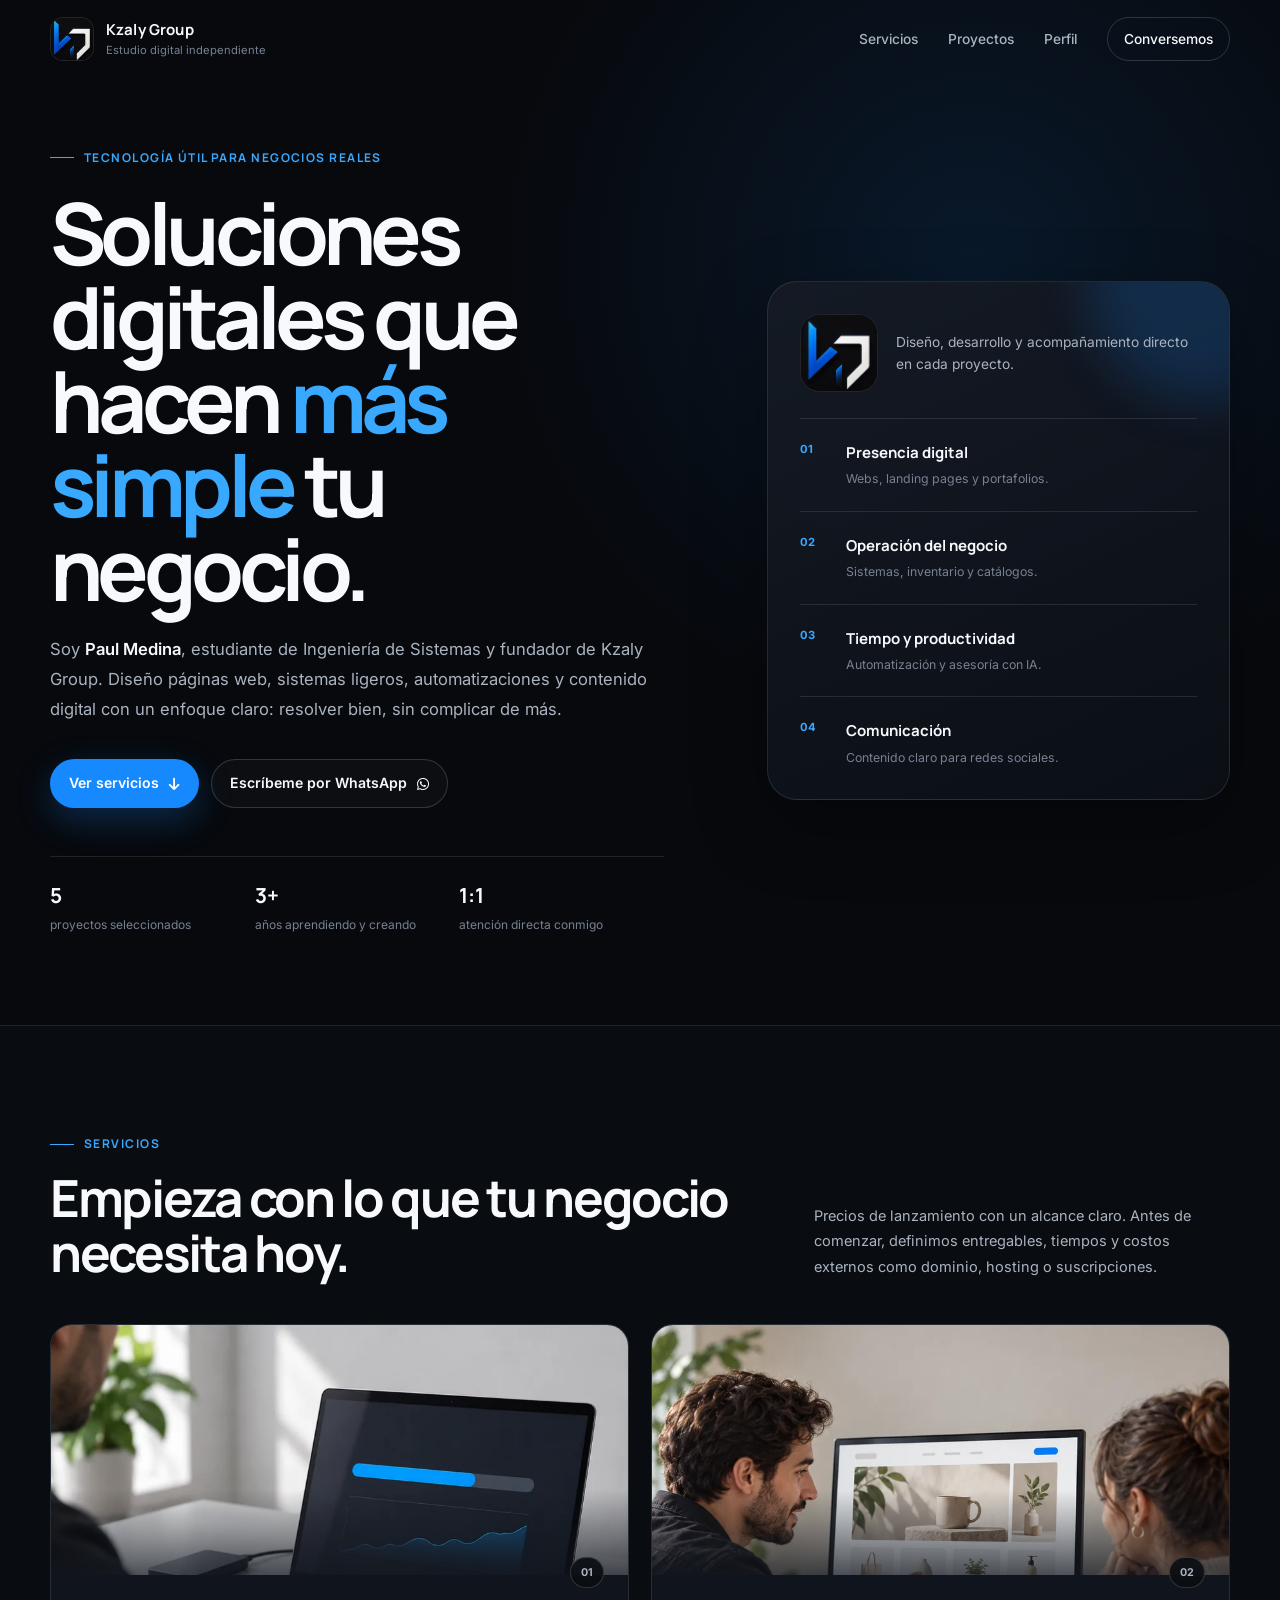
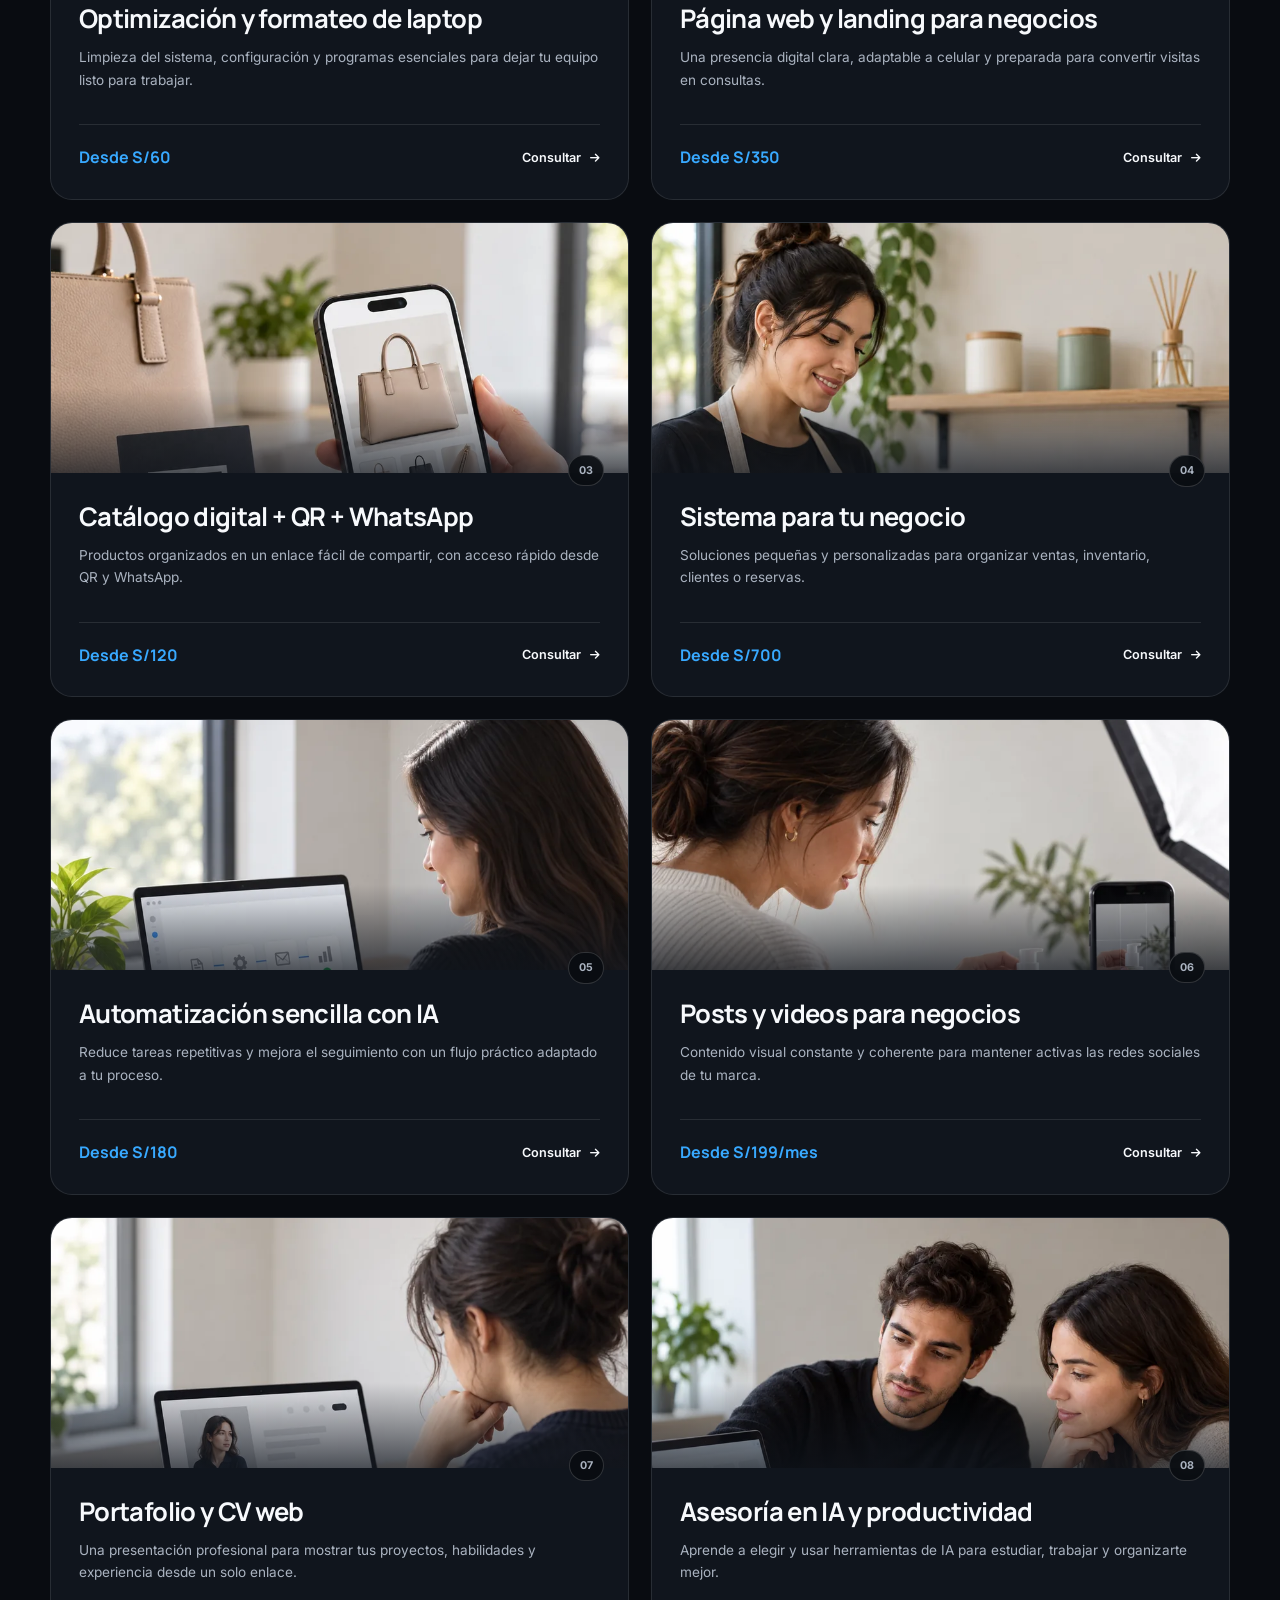
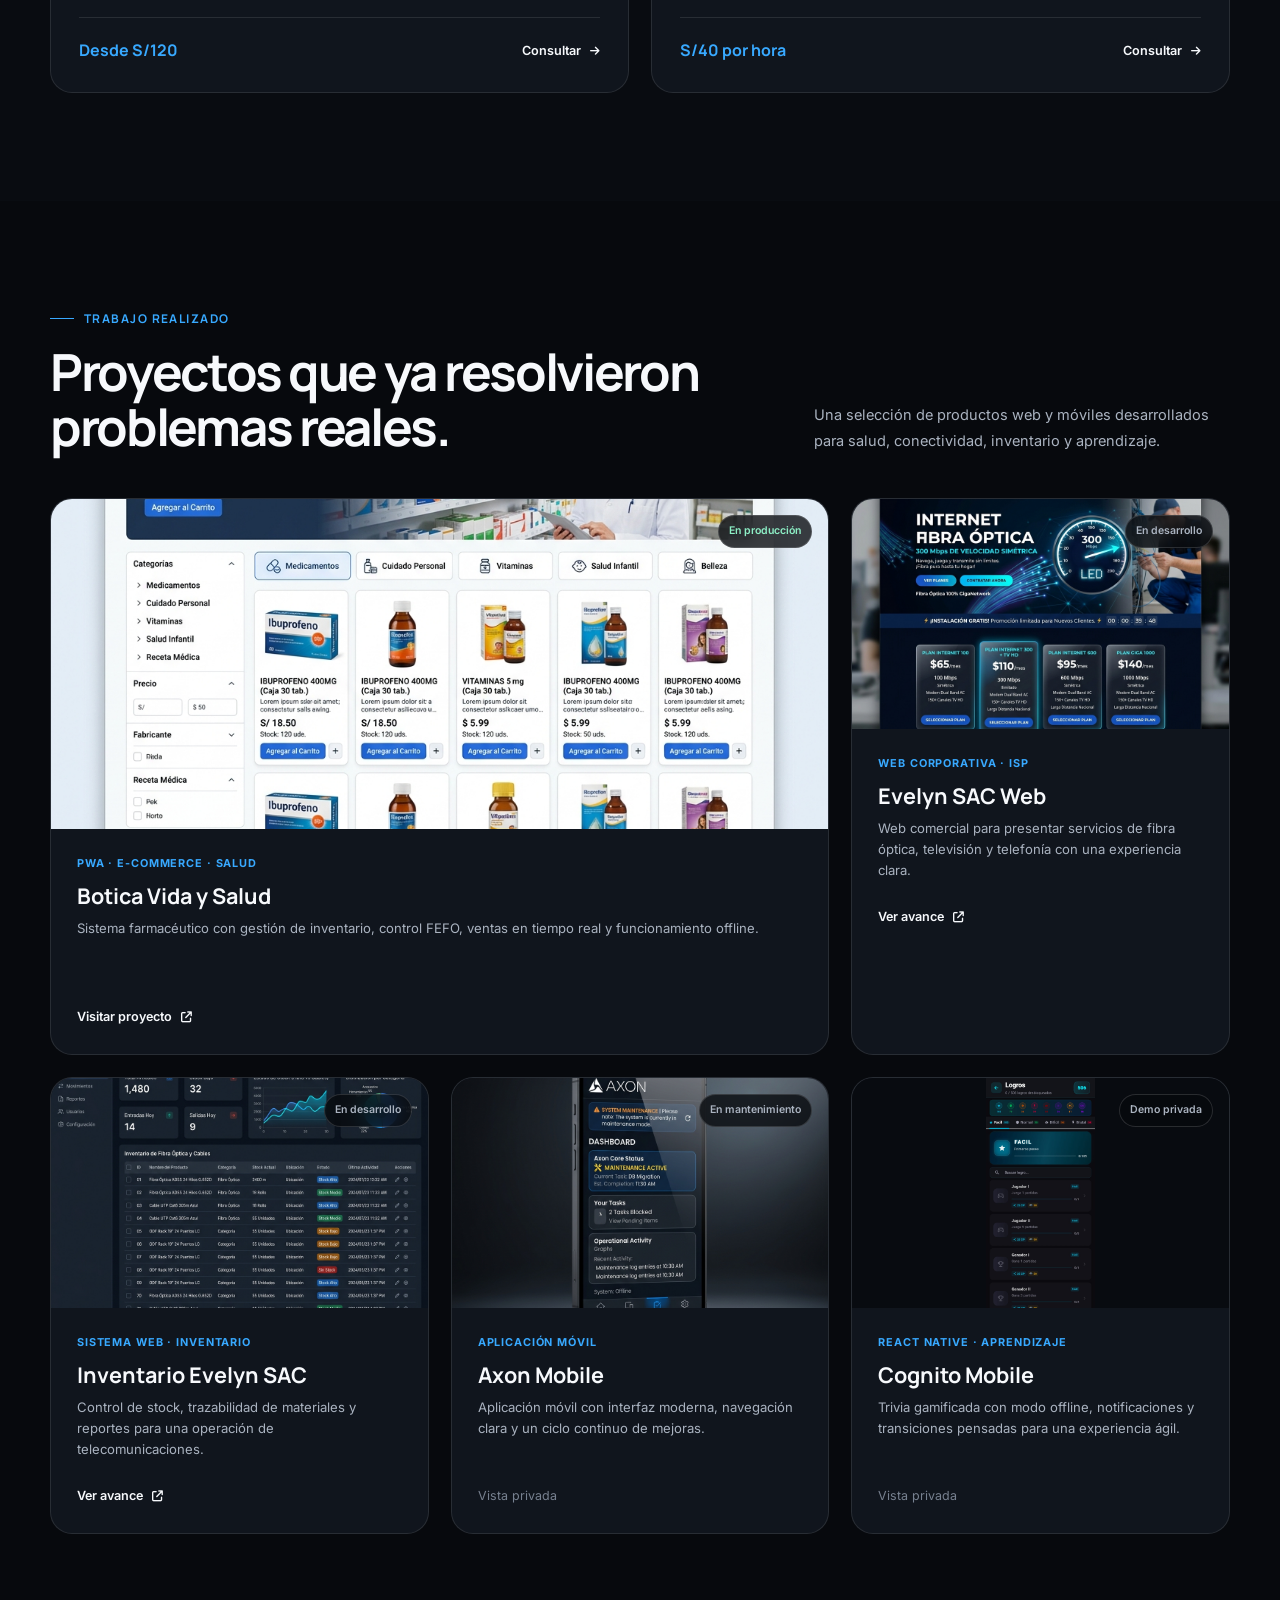
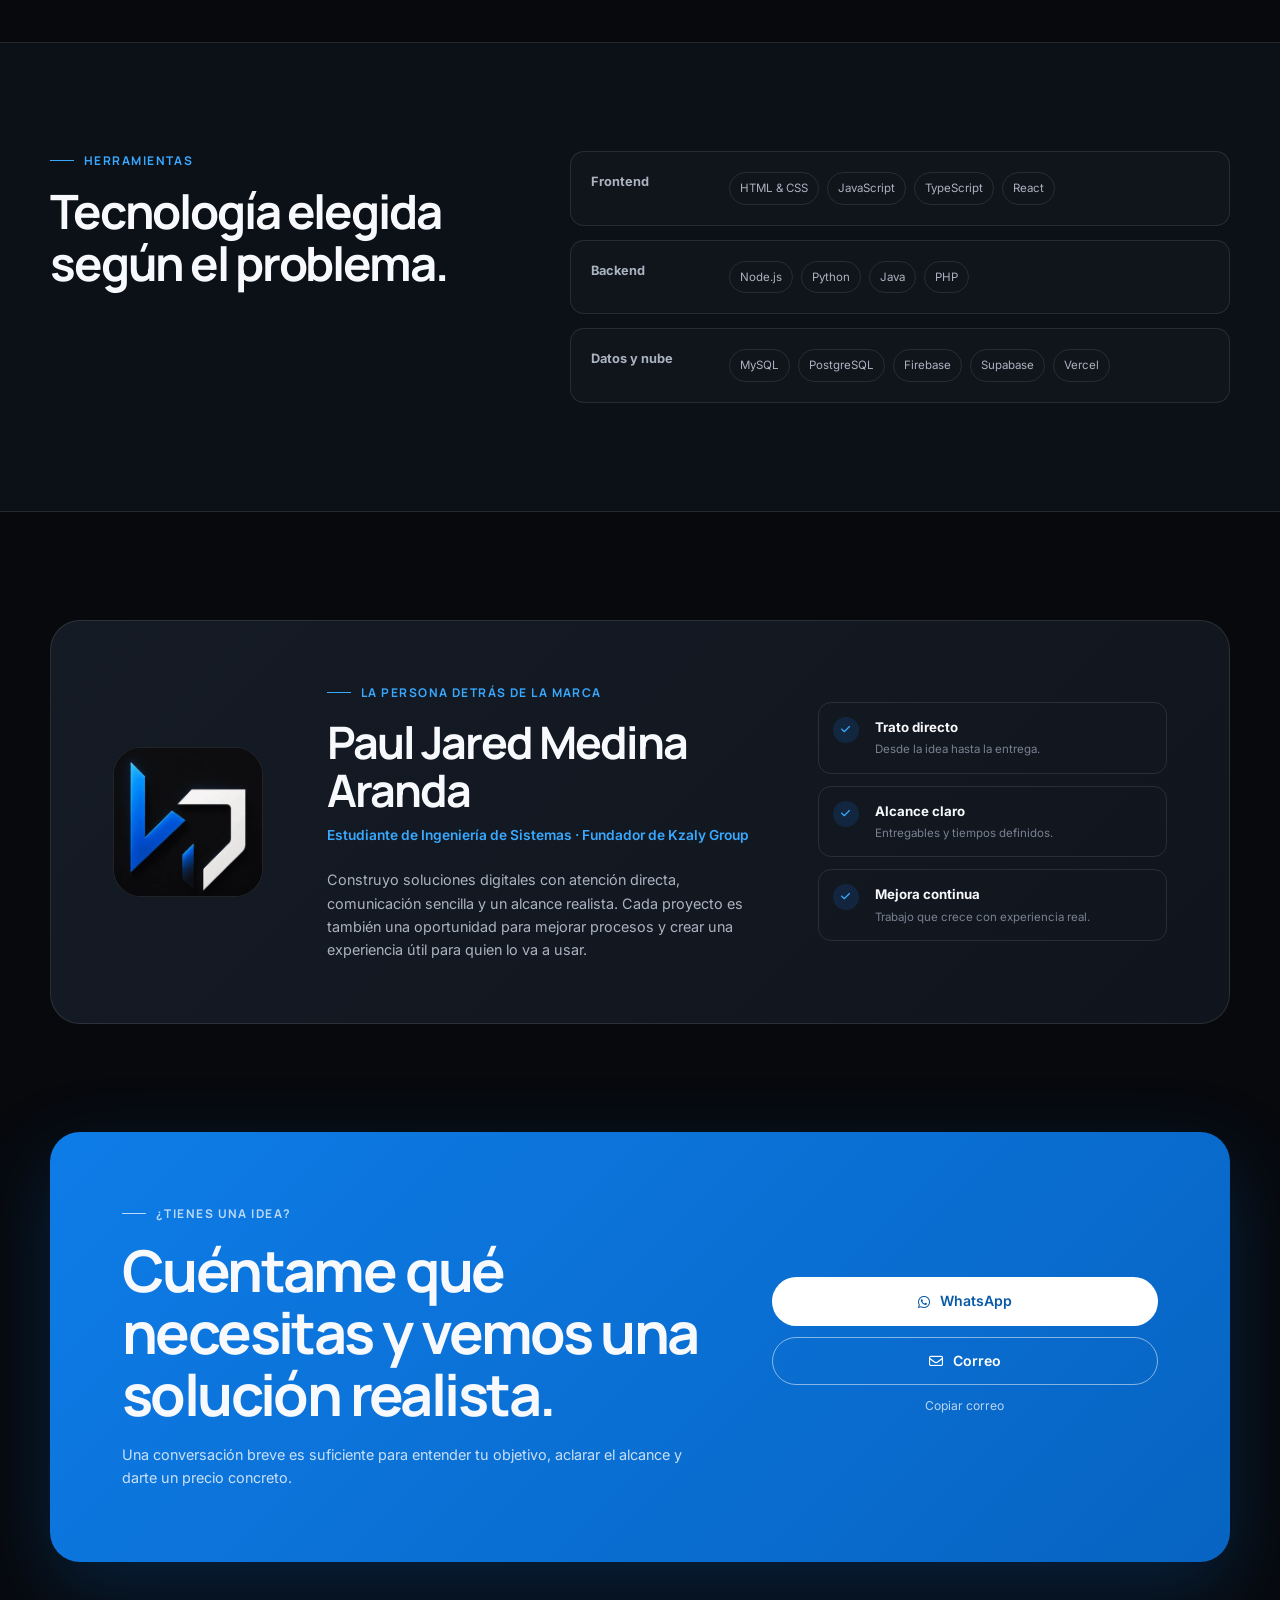
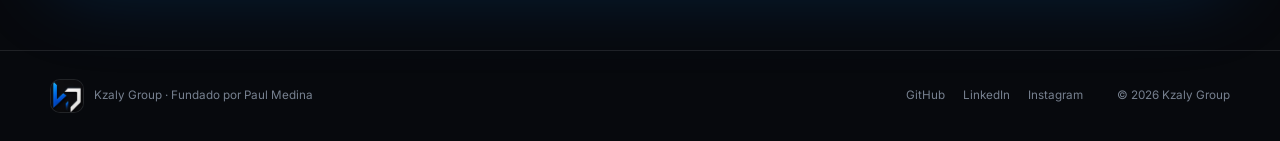
==== commit f478a93f: "feat: rediseño a Kzaly Group con nuevo catálogo de servicios, estilos y assets" ====
--- a/index.html
+++ b/index.html
@@ -3,475 +3,330 @@
 <head>
     <meta charset="UTF-8">
     <meta name="viewport" content="width=device-width, initial-scale=1.0">
-    <title>Paul Jared Medina Aranda | Ingeniero de Sistemas — Portafolio</title>
-    <meta name="description" content="Portafolio profesional de Paul Jared Medina Aranda. Ingeniero de Sistemas especializado en desarrollo web, IA, automatización y arquitectura de alto rendimiento.">
-    <meta name="keywords" content="Paul Medina, Ingeniero de Sistemas, Desarrollador Web, Portafolio, IA, Automatización">
+    <title>Kzaly Group | Soluciones digitales por Paul Medina</title>
+    <meta name="description" content="Kzaly Group es el estudio digital independiente de Paul Medina. Páginas web, sistemas para negocios, automatización con IA y contenido digital.">
+    <meta name="keywords" content="Kzaly Group, Paul Medina, páginas web, automatización, sistemas para negocios, portafolio, Perú">
     <meta name="author" content="Paul Jared Medina Aranda">
-    <meta name="theme-color" content="#07080E">
-    <meta property="og:title" content="Paul Jared Medina Aranda | Portafolio">
-    <meta property="og:description" content="Ingeniero de Sistemas — Desarrollo, IA y Automatización.">
+    <meta name="theme-color" content="#07090d">
+    <meta property="og:title" content="Kzaly Group | Soluciones digitales">
+    <meta property="og:description" content="Tecnología útil para negocios reales. Un estudio digital independiente fundado por Paul Medina.">
     <meta property="og:type" content="website">
 
-    <!-- Fonts -->
+    <link rel="icon" type="image/webp" href="assets/logo-kaiz.webp">
     <link rel="preconnect" href="https://fonts.googleapis.com">
     <link rel="preconnect" href="https://fonts.gstatic.com" crossorigin>
-    <link href="https://fonts.googleapis.com/css2?family=Inter:wght@300;400;500;600;700;800;900&family=Outfit:wght@300;400;500;600;700;800;900&display=swap" rel="stylesheet">
-
-    <!-- Icons -->
+    <link href="https://fonts.googleapis.com/css2?family=Inter:wght@400;500;600&family=Manrope:wght@500;600;700;800&display=swap" rel="stylesheet">
     <link rel="stylesheet" href="https://cdnjs.cloudflare.com/ajax/libs/font-awesome/6.5.1/css/all.min.css">
-
-    <!-- Styles -->
-    <link rel="stylesheet" href="css/styles.css">
+    <link rel="stylesheet" href="css/portfolio.css">
 </head>
 <body>
-    <!-- Background Layers -->
-    <div class="bg-grid"></div>
-    <div class="bg-vignette"></div>
-    <div class="bg-noise"></div>
-    <div class="ambient-orb ambient-orb--blue"></div>
-    <div class="ambient-orb ambient-orb--steel"></div>
-
-    <!-- Custom Cursor -->
-    <div class="cursor-dot"></div>
-    <div class="cursor-ring"></div>
-
-    <!-- ═══════════════════════════════════ -->
-    <!-- NAVBAR                              -->
-    <!-- ═══════════════════════════════════ -->
-    <nav class="navbar" id="navbar">
-        <div class="container navbar__inner">
-            <a href="#inicio" class="navbar__logo" id="nav-logo">
-                <div class="navbar__logo-mark">PJ</div>
-                <div class="navbar__logo-text">
-                    <span class="navbar__logo-name">PAUL JARED</span>
-                    <span class="navbar__logo-sub">MEDINA ARANDA</span>
-                </div>
+    <a class="skip-link" href="#contenido">Saltar al contenido</a>
+
+    <header class="site-header" id="site-header">
+        <div class="container header-inner">
+            <a class="brand" href="#inicio" aria-label="Kzaly Group, inicio">
+                <span class="brand-mark" aria-hidden="true">
+                    <img src="assets/logo-kaiz.webp" alt="">
+                </span>
+                <span class="brand-copy">
+                    <strong>Kzaly Group</strong>
+                    <small>Estudio digital independiente</small>
+                </span>
             </a>
 
-            <ul class="navbar__links" id="nav-links">
-                <li><a href="#inicio" class="navbar__link">Inicio</a></li>
-                <li><a href="#tecnologias" class="navbar__link">Tech</a></li>
-                <li><a href="#proyectos" class="navbar__link">Proyectos</a></li>
-                <li><a href="#sobre-mi" class="navbar__link">Sobre Mí</a></li>
-                <li><a href="#contacto" class="navbar__link navbar__link--cta">Contacto</a></li>
-            </ul>
-
-            <button class="navbar__menu-btn" id="menu-btn" aria-label="Abrir menú">
-                <i class="fas fa-bars"></i>
+            <nav class="desktop-nav" aria-label="Navegación principal">
+                <a href="#servicios">Servicios</a>
+                <a href="#proyectos">Proyectos</a>
+                <a href="#perfil">Perfil</a>
+                <a class="nav-cta" href="#contacto">Conversemos</a>
+            </nav>
+
+            <button class="menu-button" id="menu-button" type="button" aria-label="Abrir menú" aria-expanded="false" aria-controls="mobile-nav">
+                <span></span><span></span>
             </button>
         </div>
-    </nav>
-
-    <!-- Mobile Menu -->
-    <div class="mobile-menu" id="mobile-menu">
-        <button class="mobile-menu__close" id="mobile-close-btn" aria-label="Cerrar menú">
-            <i class="fas fa-times"></i>
-        </button>
-        <a href="#inicio">Inicio</a>
-        <a href="#tecnologias">Tech</a>
-        <a href="#proyectos">Proyectos</a>
-        <a href="#sobre-mi">Sobre Mí</a>
-        <a href="#contacto">Contacto</a>
-    </div>
-
-    <!-- ═══════════════════════════════════ -->
-    <!-- HERO                                -->
-    <!-- ═══════════════════════════════════ -->
-    <section id="inicio" class="hero">
-        <div class="particles-container" aria-hidden="true"></div>
-
-        <div class="hero__content">
-            <div class="hero__badge">
-                <span class="hero__badge-dot"></span>
-                Ingeniero de Sistemas
-            </div>
-
-            <h1 class="hero__title" id="hero-title">PAUL JARED</h1>
-            <div class="hero__subtitle" id="hero-subtitle">
-                <div class="hero__accent-bar"></div>
-                MEDINA ARANDA
-            </div>
-
-            <p class="hero__desc">
-                Diseñando el futuro a través de <strong>IA</strong>, <strong>Automatización</strong>
-                y arquitectura de sistemas de alto rendimiento.
-            </p>
-
-            <div class="hero__actions">
-                <a href="#proyectos" class="btn-primary">
-                    Explorar Trabajo
-                    <i class="fas fa-arrow-right" style="font-size: 0.7rem;"></i>
-                </a>
-                <a href="#contacto" class="btn-ghost">
-                    Comencemos <i class="fas fa-arrow-right"></i>
-                </a>
-            </div>
-        </div>
-
-        <div class="hero__scroll">
-            <span class="hero__scroll-text">Scroll</span>
-            <div class="hero__scroll-line"></div>
-        </div>
-    </section>
-
-    <!-- ═══════════════════════════════════ -->
-    <!-- 3D TECH SPHERE                      -->
-    <!-- ═══════════════════════════════════ -->
-    <section id="tecnologias" class="sphere-section">
-        <div class="container">
-            <div class="sphere-wrapper reveal">
+
+        <nav class="mobile-nav" id="mobile-nav" aria-label="Navegación móvil" hidden>
+            <a href="#servicios">Servicios</a>
+            <a href="#proyectos">Proyectos</a>
+            <a href="#perfil">Perfil</a>
+            <a href="#contacto">Conversemos</a>
+        </nav>
+    </header>
+
+    <main id="contenido">
+        <section class="hero" id="inicio">
+            <div class="container hero-grid">
+                <div class="hero-copy reveal">
+                    <p class="eyebrow"><span></span> Tecnología útil para negocios reales</p>
+                    <h1>Soluciones digitales que hacen <em>más simple</em> tu negocio.</h1>
+                    <p class="hero-lead">
+                        Soy <strong>Paul Medina</strong>, estudiante de Ingeniería de Sistemas y fundador de Kzaly Group. Diseño páginas web, sistemas ligeros, automatizaciones y contenido digital con un enfoque claro: resolver bien, sin complicar de más.
+                    </p>
+                    <div class="hero-actions">
+                        <a class="button button-primary" href="#servicios">Ver servicios <i class="fas fa-arrow-down"></i></a>
+                        <a class="button button-secondary" href="https://wa.me/51952449319" target="_blank" rel="noopener">Escríbeme por WhatsApp <i class="fab fa-whatsapp"></i></a>
+                    </div>
+                    <ul class="hero-facts" aria-label="Datos destacados">
+                        <li><strong>5</strong><span>proyectos seleccionados</span></li>
+                        <li><strong>3+</strong><span>años aprendiendo y creando</span></li>
+                        <li><strong>1:1</strong><span>atención directa conmigo</span></li>
+                    </ul>
+                </div>
+
+                <aside class="hero-panel reveal reveal-delay" aria-label="Áreas de trabajo">
+                    <div class="hero-panel-brand">
+                        <span class="hero-logo"><img src="assets/logo-kaiz.webp" alt="Logo de Kzaly Group"></span>
+                        <p>Diseño, desarrollo y acompañamiento directo en cada proyecto.</p>
+                    </div>
+                    <div class="capability-list">
+                        <div><span>01</span><strong>Presencia digital</strong><small>Webs, landing pages y portafolios.</small></div>
+                        <div><span>02</span><strong>Operación del negocio</strong><small>Sistemas, inventario y catálogos.</small></div>
+                        <div><span>03</span><strong>Tiempo y productividad</strong><small>Automatización y asesoría con IA.</small></div>
+                        <div><span>04</span><strong>Comunicación</strong><small>Contenido claro para redes sociales.</small></div>
+                    </div>
+                </aside>
+            </div>
+        </section>
+
+        <section class="section services-section" id="servicios">
+            <div class="container">
+                <div class="section-heading reveal">
+                    <div>
+                        <p class="eyebrow"><span></span> Servicios</p>
+                        <h2>Empieza con lo que tu negocio necesita hoy.</h2>
+                    </div>
+                    <p>Precios de lanzamiento con un alcance claro. Antes de comenzar, definimos entregables, tiempos y costos externos como dominio, hosting o suscripciones.</p>
+                </div>
+
+                <div class="services-grid">
+                    <article class="service-card reveal">
+                        <div class="service-image"><img src="assets/services/optimizacion-laptop.webp" alt="Técnico optimizando una laptop" loading="lazy" decoding="async"></div>
+                        <div class="service-body">
+                            <span class="service-number">01</span>
+                            <h3>Optimización y formateo de laptop</h3>
+                            <p>Limpieza del sistema, configuración y programas esenciales para dejar tu equipo listo para trabajar.</p>
+                            <div class="service-footer"><strong>Desde S/60</strong><a href="https://wa.me/51952449319?text=Hola%2C%20quiero%20consultar%20por%20la%20optimizaci%C3%B3n%20de%20mi%20laptop" target="_blank" rel="noopener" aria-label="Consultar optimización de laptop">Consultar <i class="fas fa-arrow-right"></i></a></div>
+                        </div>
+                    </article>
+
+                    <article class="service-card reveal">
+                        <div class="service-image"><img src="assets/services/pagina-web-landing.webp" alt="Diseñador revisando una página web adaptable" loading="lazy" decoding="async"></div>
+                        <div class="service-body">
+                            <span class="service-number">02</span>
+                            <h3>Página web y landing para negocios</h3>
+                            <p>Una presencia digital clara, adaptable a celular y preparada para convertir visitas en consultas.</p>
+                            <div class="service-footer"><strong>Desde S/350</strong><a href="https://wa.me/51952449319?text=Hola%2C%20quiero%20cotizar%20una%20p%C3%A1gina%20web" target="_blank" rel="noopener" aria-label="Consultar página web">Consultar <i class="fas fa-arrow-right"></i></a></div>
+                        </div>
+                    </article>
+
+                    <article class="service-card reveal">
+                        <div class="service-image"><img src="assets/services/catalogo-digital.webp" alt="Catálogo digital abierto desde un código QR" loading="lazy" decoding="async"></div>
+                        <div class="service-body">
+                            <span class="service-number">03</span>
+                            <h3>Catálogo digital + QR + WhatsApp</h3>
+                            <p>Productos organizados en un enlace fácil de compartir, con acceso rápido desde QR y WhatsApp.</p>
+                            <div class="service-footer"><strong>Desde S/120</strong><a href="https://wa.me/51952449319?text=Hola%2C%20quiero%20un%20cat%C3%A1logo%20digital" target="_blank" rel="noopener" aria-label="Consultar catálogo digital">Consultar <i class="fas fa-arrow-right"></i></a></div>
+                        </div>
+                    </article>
+
+                    <article class="service-card reveal">
+                        <div class="service-image"><img src="assets/services/sistema-negocio.webp" alt="Propietaria usando un sistema de inventario" loading="lazy" decoding="async"></div>
+                        <div class="service-body">
+                            <span class="service-number">04</span>
+                            <h3>Sistema para tu negocio</h3>
+                            <p>Soluciones pequeñas y personalizadas para organizar ventas, inventario, clientes o reservas.</p>
+                            <div class="service-footer"><strong>Desde S/700</strong><a href="https://wa.me/51952449319?text=Hola%2C%20quiero%20evaluar%20un%20sistema%20para%20mi%20negocio" target="_blank" rel="noopener" aria-label="Consultar sistema para negocio">Consultar <i class="fas fa-arrow-right"></i></a></div>
+                        </div>
+                    </article>
+
+                    <article class="service-card reveal">
+                        <div class="service-image"><img src="assets/services/automatizacion-ia.webp" alt="Flujo sencillo de automatización en una laptop" loading="lazy" decoding="async"></div>
+                        <div class="service-body">
+                            <span class="service-number">05</span>
+                            <h3>Automatización sencilla con IA</h3>
+                            <p>Reduce tareas repetitivas y mejora el seguimiento con un flujo práctico adaptado a tu proceso.</p>
+                            <div class="service-footer"><strong>Desde S/180</strong><a href="https://wa.me/51952449319?text=Hola%2C%20quiero%20automatizar%20una%20tarea%20de%20mi%20negocio" target="_blank" rel="noopener" aria-label="Consultar automatización con IA">Consultar <i class="fas fa-arrow-right"></i></a></div>
+                        </div>
+                    </article>
+
+                    <article class="service-card reveal">
+                        <div class="service-image"><img src="assets/services/posts-videos.webp" alt="Creación profesional de contenido para redes" loading="lazy" decoding="async"></div>
+                        <div class="service-body">
+                            <span class="service-number">06</span>
+                            <h3>Posts y videos para negocios</h3>
+                            <p>Contenido visual constante y coherente para mantener activas las redes sociales de tu marca.</p>
+                            <div class="service-footer"><strong>Desde S/199/mes</strong><a href="https://wa.me/51952449319?text=Hola%2C%20quiero%20contenido%20para%20las%20redes%20de%20mi%20negocio" target="_blank" rel="noopener" aria-label="Consultar contenido para redes">Consultar <i class="fas fa-arrow-right"></i></a></div>
+                        </div>
+                    </article>
+
+                    <article class="service-card reveal">
+                        <div class="service-image"><img src="assets/services/portafolio-cv.webp" alt="Estudiante revisando su portafolio web" loading="lazy" decoding="async"></div>
+                        <div class="service-body">
+                            <span class="service-number">07</span>
+                            <h3>Portafolio y CV web</h3>
+                            <p>Una presentación profesional para mostrar tus proyectos, habilidades y experiencia desde un solo enlace.</p>
+                            <div class="service-footer"><strong>Desde S/120</strong><a href="https://wa.me/51952449319?text=Hola%2C%20quiero%20crear%20mi%20portafolio%20web" target="_blank" rel="noopener" aria-label="Consultar portafolio web">Consultar <i class="fas fa-arrow-right"></i></a></div>
+                        </div>
+                    </article>
+
+                    <article class="service-card reveal">
+                        <div class="service-image"><img src="assets/services/asesoria-ia.webp" alt="Sesión personalizada de IA y productividad" loading="lazy" decoding="async"></div>
+                        <div class="service-body">
+                            <span class="service-number">08</span>
+                            <h3>Asesoría en IA y productividad</h3>
+                            <p>Aprende a elegir y usar herramientas de IA para estudiar, trabajar y organizarte mejor.</p>
+                            <div class="service-footer"><strong>S/40 por hora</strong><a href="https://wa.me/51952449319?text=Hola%2C%20quiero%20agendar%20una%20asesor%C3%ADa%20de%20IA" target="_blank" rel="noopener" aria-label="Consultar asesoría en IA">Consultar <i class="fas fa-arrow-right"></i></a></div>
+                        </div>
+                    </article>
+                </div>
+            </div>
+        </section>
+
+        <section class="section work-section" id="proyectos">
+            <div class="container">
+                <div class="section-heading reveal">
+                    <div>
+                        <p class="eyebrow"><span></span> Trabajo realizado</p>
+                        <h2>Proyectos que ya resolvieron problemas reales.</h2>
+                    </div>
+                    <p>Una selección de productos web y móviles desarrollados para salud, conectividad, inventario y aprendizaje.</p>
+                </div>
+
+                <div class="projects-grid">
+                    <article class="project-card project-card-featured reveal">
+                        <a class="project-media" href="https://www.boticavidaysalud.com/" target="_blank" rel="noopener">
+                            <img src="assets/botica_vida_salud.png" alt="Sitio de Botica Vida y Salud" loading="lazy">
+                            <span class="status status-live">En producción</span>
+                        </a>
+                        <div class="project-content">
+                            <p class="project-type">PWA · E-commerce · Salud</p>
+                            <h3>Botica Vida y Salud</h3>
+                            <p>Sistema farmacéutico con gestión de inventario, control FEFO, ventas en tiempo real y funcionamiento offline.</p>
+                            <a href="https://www.boticavidaysalud.com/" target="_blank" rel="noopener">Visitar proyecto <i class="fas fa-arrow-up-right-from-square"></i></a>
+                        </div>
+                    </article>
+
+                    <article class="project-card reveal">
+                        <a class="project-media" href="https://evelynsac-web.vercel.app/" target="_blank" rel="noopener">
+                            <img src="assets/evelyn_sac_web.png" alt="Sitio corporativo de Evelyn SAC" loading="lazy">
+                            <span class="status">En desarrollo</span>
+                        </a>
+                        <div class="project-content">
+                            <p class="project-type">Web corporativa · ISP</p>
+                            <h3>Evelyn SAC Web</h3>
+                            <p>Web comercial para presentar servicios de fibra óptica, televisión y telefonía con una experiencia clara.</p>
+                            <a href="https://evelynsac-web.vercel.app/" target="_blank" rel="noopener">Ver avance <i class="fas fa-arrow-up-right-from-square"></i></a>
+                        </div>
+                    </article>
+
+                    <article class="project-card reveal">
+                        <a class="project-media" href="https://inventario-evelyn-sac.onrender.com" target="_blank" rel="noopener">
+                            <img src="assets/inventario_evelyn_sac.png" alt="Sistema de inventario Evelyn SAC" loading="lazy">
+                            <span class="status">En desarrollo</span>
+                        </a>
+                        <div class="project-content">
+                            <p class="project-type">Sistema web · Inventario</p>
+                            <h3>Inventario Evelyn SAC</h3>
+                            <p>Control de stock, trazabilidad de materiales y reportes para una operación de telecomunicaciones.</p>
+                            <a href="https://inventario-evelyn-sac.onrender.com" target="_blank" rel="noopener">Ver avance <i class="fas fa-arrow-up-right-from-square"></i></a>
+                        </div>
+                    </article>
+
+                    <article class="project-card reveal">
+                        <div class="project-media">
+                            <img src="assets/axon_mobile.png" alt="Aplicación Axon Mobile" loading="lazy">
+                            <span class="status">En mantenimiento</span>
+                        </div>
+                        <div class="project-content">
+                            <p class="project-type">Aplicación móvil</p>
+                            <h3>Axon Mobile</h3>
+                            <p>Aplicación móvil con interfaz moderna, navegación clara y un ciclo continuo de mejoras.</p>
+                            <span class="project-disabled">Vista privada</span>
+                        </div>
+                    </article>
+
+                    <article class="project-card reveal">
+                        <div class="project-media project-media-contain">
+                            <img src="assets/cognito_1.jpg" alt="Aplicación Cognito Mobile" loading="lazy">
+                            <span class="status">Demo privada</span>
+                        </div>
+                        <div class="project-content">
+                            <p class="project-type">React Native · Aprendizaje</p>
+                            <h3>Cognito Mobile</h3>
+                            <p>Trivia gamificada con modo offline, notificaciones y transiciones pensadas para una experiencia ágil.</p>
+                            <span class="project-disabled">Vista privada</span>
+                        </div>
+                    </article>
+                </div>
+            </div>
+        </section>
+
+        <section class="section expertise-section" aria-labelledby="expertise-title">
+            <div class="container expertise-grid">
+                <div class="section-heading compact reveal">
+                    <div>
+                        <p class="eyebrow"><span></span> Herramientas</p>
+                        <h2 id="expertise-title">Tecnología elegida según el problema.</h2>
+                    </div>
+                </div>
+                <div class="stack-groups reveal">
+                    <div class="stack-group"><strong>Frontend</strong><div><span>HTML & CSS</span><span>JavaScript</span><span>TypeScript</span><span>React</span></div></div>
+                    <div class="stack-group"><strong>Backend</strong><div><span>Node.js</span><span>Python</span><span>Java</span><span>PHP</span></div></div>
+                    <div class="stack-group"><strong>Datos y nube</strong><div><span>MySQL</span><span>PostgreSQL</span><span>Firebase</span><span>Supabase</span><span>Vercel</span></div></div>
+                </div>
+            </div>
+        </section>
+
+        <section class="section founder-section" id="perfil">
+            <div class="container founder-card reveal">
+                <div class="founder-mark"><img src="assets/logo-kaiz.webp" alt="Logo de Kzaly Group"></div>
+                <div class="founder-copy">
+                    <p class="eyebrow"><span></span> La persona detrás de la marca</p>
+                    <h2>Paul Jared Medina Aranda</h2>
+                    <p class="founder-role">Estudiante de Ingeniería de Sistemas · Fundador de Kzaly Group</p>
+                    <p>Construyo soluciones digitales con atención directa, comunicación sencilla y un alcance realista. Cada proyecto es también una oportunidad para mejorar procesos y crear una experiencia útil para quien lo va a usar.</p>
+                </div>
+                <div class="founder-values">
+                    <div><i class="fas fa-check"></i><span><strong>Trato directo</strong>Desde la idea hasta la entrega.</span></div>
+                    <div><i class="fas fa-check"></i><span><strong>Alcance claro</strong>Entregables y tiempos definidos.</span></div>
+                    <div><i class="fas fa-check"></i><span><strong>Mejora continua</strong>Trabajo que crece con experiencia real.</span></div>
+                </div>
+            </div>
+        </section>
+
+        <section class="contact-section" id="contacto">
+            <div class="container contact-card reveal">
                 <div>
-                    <span class="section-label">Stack Tecnológico</span>
-                    <h2 class="section-title" style="text-align:center;">Tecnologías & Herramientas</h2>
-                </div>
-
-                <div class="sphere-container">
-                    <div class="sphere" id="tech-sphere"></div>
-                </div>
-
-                <p class="sphere-hint">
-                    <i class="fas fa-hand-pointer"></i>
-                    Arrastra para explorar — Rota con tu mouse
-                </p>
-            </div>
-        </div>
-    </section>
-
-    <!-- ═══════════════════════════════════ -->
-    <!-- INFINITE CAROUSELS                  -->
-    <!-- ═══════════════════════════════════ -->
-    <section class="carousel-section">
-        <div class="container reveal">
-            <span class="section-label">Lenguajes & Frameworks</span>
-        </div>
-        <div class="carousel-track-wrapper" id="lang-carousel">
-            <!-- JS rendered -->
-        </div>
-    </section>
-
-    <section class="carousel-section" style="padding-top: 0;">
-        <div class="container reveal">
-            <span class="section-label">Cloud & Bases de Datos</span>
-        </div>
-        <div class="carousel-track-wrapper" id="cloud-carousel">
-            <!-- JS rendered -->
-        </div>
-    </section>
-
-    <!-- ═══════════════════════════════════ -->
-    <!-- PROJECTS                            -->
-    <!-- ═══════════════════════════════════ -->
-    <section id="proyectos" style="padding-top: var(--section-padding); padding-bottom: var(--section-padding);">
-        <div class="container">
-            <div class="reveal">
-                <span class="section-label">Proyectos Seleccionados</span>
-                <h2 class="section-title">Soluciones Reales</h2>
-                <p style="color: var(--text-secondary); max-width: 550px; margin-bottom: 3rem; font-size: 0.9rem; line-height: 1.7;">
-                    Una muestra de mi capacidad para transformar ideas complejas en productos digitales funcionales y atractivos.
-                </p>
-            </div>
-
-            <div class="projects-grid">
-                <!-- Project 1: Botica Vida y Salud (LIVE) -->
-                <div class="project-card reveal reveal--delay-1" id="project-botica">
-                    <div class="project-card__preview">
-                        <div class="project-card__preview-gradient"></div>
-                        <img src="assets/botica_vida_salud.png" alt="Botica Vida y Salud" loading="lazy" style="width:100%;height:100%;object-fit:cover;position:absolute;top:0;left:0;border-radius:inherit;">
-                        <span class="project-card__status project-card__status--live"><i class="fas fa-circle" style="font-size:0.4rem;"></i> En Producción</span>
-                    </div>
-                    <div class="project-card__body">
-                        <span class="project-card__tag">PWA / E-Commerce / Pharma</span>
-                        <h3 class="project-card__title">Botica Vida y Salud</h3>
-                        <p class="project-card__desc">Sistema farmacéutico PWA con gestión de inventario, control FEFO de stock, ventas en tiempo real y funcionamiento offline.</p>
-                        <a href="https://www.boticavidaysalud.com/" class="project-card__link" target="_blank" rel="noopener">
-                            Visitar sitio <i class="fas fa-external-link-alt"></i>
-                        </a>
-                    </div>
-                </div>
-
-                <!-- Project 2: Evelyn SAC Web (IN DEVELOPMENT) -->
-                <div class="project-card reveal reveal--delay-2" id="project-evelyn-web">
-                    <div class="project-card__preview">
-                        <div class="project-card__preview-gradient"></div>
-                        <img src="assets/evelyn_sac_web.png" alt="Evelyn SAC Web" loading="lazy" style="width:100%;height:100%;object-fit:cover;position:absolute;top:0;left:0;border-radius:inherit;">
-                        <span class="project-card__status project-card__status--dev"><i class="fas fa-code" style="font-size:0.5rem;"></i> En Desarrollo</span>
-                    </div>
-                    <div class="project-card__body">
-                        <span class="project-card__tag">Corporate Web / ISP</span>
-                        <h3 class="project-card__title">Evelyn SAC Web</h3>
-                        <p class="project-card__desc">Sitio web corporativo para proveedor de Internet Fibra Óptica hasta 300 Mbps, Cable TV HD y Telefonía. Diseño moderno con SEO optimizado.</p>
-                        <a href="https://evelynsac-web.vercel.app/" class="project-card__link" target="_blank" rel="noopener">
-                            Ver preview <i class="fas fa-external-link-alt"></i>
-                        </a>
-                    </div>
-                </div>
-
-                <!-- Project 3: Inventario Evelyn SAC (IN DEVELOPMENT) -->
-                <div class="project-card reveal reveal--delay-3" id="project-evelyn-inv">
-                    <div class="project-card__preview">
-                        <div class="project-card__preview-gradient"></div>
-                        <img src="assets/inventario_evelyn_sac.png" alt="Inventario Evelyn SAC" loading="lazy" style="width:100%;height:100%;object-fit:cover;position:absolute;top:0;left:0;border-radius:inherit;">
-                        <span class="project-card__status project-card__status--dev"><i class="fas fa-code" style="font-size:0.5rem;"></i> En Desarrollo</span>
-                    </div>
-                    <div class="project-card__body">
-                        <span class="project-card__tag">SaaS / Inventory System</span>
-                        <h3 class="project-card__title">Inventario Evelyn SAC</h3>
-                        <p class="project-card__desc">Sistema de inventario para NET FIBER PERÚ. Dashboard con control de stock de fibra óptica y cable, reportes en tiempo real y trazabilidad completa.</p>
-                        <a href="https://inventario-evelyn-sac.onrender.com" class="project-card__link" target="_blank" rel="noopener">
-                            Ver preview <i class="fas fa-external-link-alt"></i>
-                        </a>
-                    </div>
-                </div>
-
-                <!-- Project 4: Axon Mobile (MAINTENANCE) -->
-                <div class="project-card reveal reveal--delay-4" id="project-axon">
-                    <div class="project-card__preview">
-                        <div class="project-card__preview-gradient"></div>
-                        <img src="assets/axon_mobile.png" alt="Axon Mobile" loading="lazy" style="width:100%;height:100%;object-fit:cover;position:absolute;top:0;left:0;border-radius:inherit;">
-                        <span class="project-card__status project-card__status--maintenance"><i class="fas fa-wrench" style="font-size:0.5rem;"></i> En Mantenimiento</span>
-                    </div>
-                    <div class="project-card__body">
-                        <span class="project-card__tag">Mobile App</span>
-                        <h3 class="project-card__title">Axon Mobile</h3>
-                        <p class="project-card__desc">Aplicación móvil con interfaz moderna y funcionalidad completa. Actualmente en fase de mantenimiento y mejoras continuas.</p>
-                        <span class="project-card__link project-card__link--disabled">
-                            En mantenimiento <i class="fas fa-tools"></i>
-                        </span>
-                    </div>
-                </div>
-
-                <!-- Project 5: Cognito Mobile -->
-                <div class="project-card reveal reveal--delay-1" id="project-cognito">
-                    <div class="project-card__preview">
-                        <div class="project-card__preview-gradient"></div>
-                        <img src="assets/cognito_1.jpg" alt="Cognito Mobile" loading="lazy" style="width:100%;height:100%;object-fit:cover;object-position:top;position:absolute;top:0;left:0;border-radius:inherit;">
-                    </div>
-                    <div class="project-card__body">
-                        <span class="project-card__tag">Mobile / React Native</span>
-                        <h3 class="project-card__title">Cognito Mobile</h3>
-                        <p class="project-card__desc">App móvil de trivia gamificada e interactiva con diseño moderno, notificaciones push, modo offline y transiciones fluidas.</p>
-                        <span class="project-card__link project-card__link--disabled">
-                            App Móvil (Demo Privada) <i class="fas fa-lock"></i>
-                        </span>
-                    </div>
-                </div>
-
-                <!-- Project 6 — Placeholder -->
-                <div class="project-card reveal reveal--delay-2" id="project-placeholder">
-                    <div class="project-card__preview">
-                        <div class="project-card__preview-gradient"></div>
-                        <i class="fas fa-rocket"></i>
-                    </div>
-                    <div class="project-card__body">
-                        <span class="project-card__tag">Próximamente</span>
-                        <h3 class="project-card__title">Nuevo Proyecto</h3>
-                        <p class="project-card__desc">En desarrollo — próximamente aquí. Espacio reservado para futuros proyectos innovadores.</p>
-                        <span class="project-card__link project-card__link--disabled">
-                            Próximamente <i class="fas fa-arrow-right"></i>
-                        </span>
-                    </div>
-                </div>
-            </div>
-        </div>
-    </section>
-
-    <!-- ═══════════════════════════════════ -->
-    <!-- IMAGE CAROUSEL                      -->
-    <!-- ═══════════════════════════════════ -->
-    <section style="padding-bottom: var(--section-padding);">
-        <div class="container">
-            <div class="reveal">
-                <span class="section-label">Galería</span>
-                <h2 class="section-title" style="margin-bottom: 2rem;">Showcase Visual</h2>
-            </div>
-
-            <div class="img-carousel reveal" id="img-carousel">
-                <div class="img-carousel__track">
-                    <!-- Slide 1: Botica Vida y Salud -->
-                    <div class="img-carousel__slide">
-                        <img src="assets/botica_vida_salud.png" alt="Botica Vida y Salud — Sistema farmacéutico PWA" loading="lazy" style="width:100%;height:100%;object-fit:cover;border-radius:var(--radius-lg);">
-                        <div class="img-carousel__caption">
-                            <strong>Botica Vida y Salud</strong>
-                            <span>Sistema farmacéutico PWA · En Producción</span>
-                        </div>
-                    </div>
-                    <!-- Slide 2: Evelyn SAC Web -->
-                    <div class="img-carousel__slide">
-                        <img src="assets/evelyn_sac_web.png" alt="Evelyn SAC — Internet Fibra Óptica" loading="lazy" style="width:100%;height:100%;object-fit:cover;border-radius:var(--radius-lg);">
-                        <div class="img-carousel__caption">
-                            <strong>Evelyn SAC Web</strong>
-                            <span>Sitio corporativo ISP · En Desarrollo</span>
-                        </div>
-                    </div>
-                    <!-- Slide 3: Inventario Evelyn SAC -->
-                    <div class="img-carousel__slide">
-                        <img src="assets/inventario_evelyn_sac.png" alt="Inventario Evelyn SAC — Sistema de Inventario" loading="lazy" style="width:100%;height:100%;object-fit:cover;border-radius:var(--radius-lg);">
-                        <div class="img-carousel__caption">
-                            <strong>Inventario Evelyn SAC</strong>
-                            <span>Dashboard de stock NET FIBER · En Desarrollo</span>
-                        </div>
-                    </div>
-                    <!-- Slide 4: Axon Mobile -->
-                    <div class="img-carousel__slide">
-                        <img src="assets/axon_mobile.png" alt="Axon Mobile — Aplicación Móvil" loading="lazy" style="width:100%;height:100%;object-fit:cover;border-radius:var(--radius-lg);">
-                        <div class="img-carousel__caption">
-                            <strong>Axon Mobile</strong>
-                            <span>Aplicación móvil · En Mantenimiento</span>
-                        </div>
-                    </div>
-                    <!-- Slide 5: Cognito Mobile -->
-                    <div class="img-carousel__slide">
-                        <img src="assets/cognito_1.jpg" alt="Cognito Mobile — App de Trivia" loading="lazy" style="width:100%;height:100%;object-fit:contain;background:#050810;border-radius:var(--radius-lg);">
-                        <div class="img-carousel__caption">
-                            <strong>Cognito Mobile</strong>
-                            <span>App multiplataforma de trivia gamificada</span>
-                        </div>
-                    </div>
-                </div>
-
-                <!-- Controls -->
-                <button class="img-carousel__btn img-carousel__btn--prev" aria-label="Anterior">
-                    <i class="fas fa-chevron-left"></i>
-                </button>
-                <button class="img-carousel__btn img-carousel__btn--next" aria-label="Siguiente">
-                    <i class="fas fa-chevron-right"></i>
-                </button>
-                <div class="img-carousel__controls">
-                    <button class="img-carousel__dot active" data-slide="0" aria-label="Botica Vida y Salud"></button>
-                    <button class="img-carousel__dot" data-slide="1" aria-label="Evelyn SAC Web"></button>
-                    <button class="img-carousel__dot" data-slide="2" aria-label="Inventario Evelyn SAC"></button>
-                    <button class="img-carousel__dot" data-slide="3" aria-label="Axon Mobile"></button>
-                    <button class="img-carousel__dot" data-slide="4" aria-label="Cognito Mobile"></button>
-                </div>
-            </div>
-        </div>
-    </section>
-
-    <!-- ═══════════════════════════════════ -->
-    <!-- ABOUT ME                            -->
-    <!-- ═══════════════════════════════════ -->
-    <section id="sobre-mi">
-        <div class="container">
-            <div class="about-card reveal">
-                <div class="about-grid">
-                    <div>
-                        <div class="about__logo-box">PM</div>
-                        <span class="section-label">Conóceme</span>
-                        <h2 class="section-title">Sobre Mí</h2>
-                        <p class="about__bio">
-                            Soy <strong>Paul Jared Medina Aranda</strong>, estudiante de Ingeniería de Sistemas
-                            con una visión clara: <em>automatizar lo mundano para potenciar lo extraordinario</em>.
-                        </p>
-                        <p class="about__bio" style="color: var(--text-muted); font-size: 0.85rem;">
-                            Me especializo en el desarrollo de soluciones que integran IA para optimizar procesos,
-                            desde infraestructuras de gaming hasta sistemas empresariales complejos. Mi enfoque
-                            siempre está en la eficiencia y la experiencia del usuario final.
-                        </p>
-                    </div>
-                    <div class="stats-grid">
-                        <div class="stat-box reveal reveal--delay-1">
-                            <div class="stat-box__value" data-count="3+">0</div>
-                            <div class="stat-box__label">Años Codeando</div>
-                        </div>
-                        <div class="stat-box reveal reveal--delay-2">
-                            <div class="stat-box__value" data-count="10+">0</div>
-                            <div class="stat-box__label">Proyectos</div>
-                        </div>
-                        <div class="stat-box reveal reveal--delay-3">
-                            <div class="stat-box__value" data-count="5+">0</div>
-                            <div class="stat-box__label">Certificaciones</div>
-                        </div>
-                        <div class="stat-box reveal reveal--delay-4">
-                            <div class="stat-box__value" data-count="100%">0</div>
-                            <div class="stat-box__label">Compromiso</div>
-                        </div>
-                    </div>
-                </div>
-            </div>
-        </div>
-    </section>
-
-    <!-- ═══════════════════════════════════ -->
-    <!-- CONTACT                             -->
-    <!-- ═══════════════════════════════════ -->
-    <section id="contacto" class="contact-section">
-        <div class="container">
-            <div class="contact-header reveal">
-                <span class="section-label" style="justify-content:center;">¿Tienes una idea?</span>
-                <h2 class="section-title">Hablemos Ahora</h2>
-
-                <div style="display:flex; flex-direction:column; gap:1rem; align-items:center;">
-                    <div class="contact-email-box">
-                        <span class="contact-email-box__text">pauljared96@gmail.com</span>
-                        <button class="contact-email-box__btn" onclick="copyEmail('pauljared96@gmail.com')">
-                            Copiar
-                        </button>
-                    </div>
-                    <div class="contact-email-box">
-                        <span class="contact-email-box__text">pauljared969@hotmail.com</span>
-                        <button class="contact-email-box__btn" onclick="copyEmail('pauljared969@hotmail.com')">
-                            Copiar
-                        </button>
-                    </div>
-                </div>
-            </div>
-
-            <!-- Contact Info -->
-            <div style="text-align: center; margin-bottom: 2.5rem;" class="reveal reveal--delay-1">
-                <p style="color: var(--text-muted); font-size: 0.8rem; margin-bottom: 0.5rem;">
-                    <i class="fas fa-phone" style="color: var(--accent-steel); margin-right: 0.5rem;"></i>
-                    <a href="https://wa.me/51952449319" target="_blank" rel="noopener" style="color:inherit; text-decoration:none; transition:color 0.3s;" onmouseover="this.style.color='white'" onmouseout="this.style.color=''">+51 952 449 319</a>
-                </p>
-            </div>
-
-            <!-- Social Links -->
-            <div class="contact-socials reveal reveal--delay-2">
-                <a href="https://instagram.com/only_kopoz" class="social-link" title="Instagram" target="_blank" rel="noopener">
-                    <i class="fab fa-instagram"></i>
-                </a>
-                <a href="https://github.com/Kopozz" class="social-link" title="GitHub" target="_blank" rel="noopener">
-                    <i class="fab fa-github"></i>
-                </a>
-                <a href="https://www.linkedin.com/in/paul-medina-92b20538a" class="social-link" title="LinkedIn" target="_blank" rel="noopener">
-                    <i class="fab fa-linkedin-in"></i>
-                </a>
-                <a href="https://wa.me/51952449319" class="social-link" title="WhatsApp" target="_blank" rel="noopener">
-                    <i class="fab fa-whatsapp"></i>
-                </a>
-                <a href="https://x.com/he_is_kopoz" class="social-link" title="X / Twitter" target="_blank" rel="noopener">
-                    <i class="fab fa-x-twitter"></i>
-                </a>
-                <a href="mailto:pauljared96@gmail.com" class="social-link" title="Email" target="_blank" rel="noopener">
-                    <i class="fas fa-envelope"></i>
-                </a>
-            </div>
-        </div>
-    </section>
-
-    <!-- ═══════════════════════════════════ -->
-    <!-- FOOTER                              -->
-    <!-- ═══════════════════════════════════ -->
-    <footer class="footer">
-        <div class="container footer__inner">
-            <p class="footer__text">
-                © 2026 Paul Jared Medina Aranda
-                <span style="color: var(--accent-blue); margin: 0 0.25rem;">·</span>
-                Hecho con <i class="fas fa-heart" style="color: var(--accent-blue); font-size: 0.6rem;"></i>
-            </p>
-            <p class="footer__quote">"El código es la herramienta, la lógica es el arte."</p>
+                    <p class="eyebrow light"><span></span> ¿Tienes una idea?</p>
+                    <h2>Cuéntame qué necesitas y vemos una solución realista.</h2>
+                    <p>Una conversación breve es suficiente para entender tu objetivo, aclarar el alcance y darte un precio concreto.</p>
+                </div>
+                <div class="contact-actions">
+                    <a class="button button-light" href="https://wa.me/51952449319" target="_blank" rel="noopener"><i class="fab fa-whatsapp"></i> WhatsApp</a>
+                    <a class="button button-outline-light" href="mailto:pauljared96@gmail.com"><i class="far fa-envelope"></i> Correo</a>
+                    <button class="copy-button" type="button" data-email="pauljared96@gmail.com">Copiar correo</button>
+                </div>
+            </div>
+        </section>
+    </main>
+
+    <footer class="site-footer">
+        <div class="container footer-inner">
+            <div class="footer-brand">
+                <span class="brand-mark small" aria-hidden="true"><img src="assets/logo-kaiz.webp" alt=""></span>
+                <span>Kzaly Group · Fundado por Paul Medina</span>
+            </div>
+            <div class="footer-links">
+                <a href="https://github.com/Kopozz" target="_blank" rel="noopener">GitHub</a>
+                <a href="https://www.linkedin.com/in/paul-medina-92b20538a" target="_blank" rel="noopener">LinkedIn</a>
+                <a href="https://instagram.com/only_kopoz" target="_blank" rel="noopener">Instagram</a>
+            </div>
+            <p>© <span id="year">2026</span> Kzaly Group</p>
         </div>
     </footer>
 
-    <!-- Toast Notification -->
-    <div class="toast" id="toast">
-        <i class="fas fa-check-circle"></i>
-        <span>¡Email copiado con éxito!</span>
-    </div>
-
-    <!-- Scripts (deferred for performance) -->
-    <script src="js/animations.js" defer></script>
-    <script src="js/sphere.js" defer></script>
-    <script src="js/carousel.js" defer></script>
-    <script src="js/app.js" defer></script>
+    <div class="toast" id="toast" role="status" aria-live="polite">Correo copiado</div>
+    <script src="js/portfolio.js" defer></script>
 </body>
 </html>
--- a/css/portfolio.css
+++ b/css/portfolio.css
@@ -0,0 +1,1222 @@
+:root {
+    --bg: #07090d;
+    --bg-soft: #0c1017;
+    --panel: #10151d;
+    --panel-strong: #151b25;
+    --text: #f7f9fc;
+    --text-soft: #aab3c0;
+    --text-muted: #778190;
+    --line: rgba(255, 255, 255, 0.1);
+    --line-strong: rgba(255, 255, 255, 0.16);
+    --blue: #1689ff;
+    --blue-bright: #38a9ff;
+    --blue-soft: rgba(22, 137, 255, 0.14);
+    --green: #47d69b;
+    --radius-sm: 14px;
+    --radius: 22px;
+    --radius-lg: 30px;
+    --shadow: 0 24px 70px rgba(0, 0, 0, 0.34);
+    --container: 1180px;
+}
+
+* {
+    box-sizing: border-box;
+    margin: 0;
+    padding: 0;
+}
+
+html {
+    scroll-behavior: smooth;
+    scroll-padding-top: 96px;
+}
+
+body {
+    min-width: 320px;
+    background:
+        radial-gradient(circle at 76% 4%, rgba(22, 137, 255, 0.12), transparent 30rem),
+        var(--bg);
+    color: var(--text);
+    font-family: "Inter", sans-serif;
+    font-size: 16px;
+    line-height: 1.6;
+    -webkit-font-smoothing: antialiased;
+    overflow-x: hidden;
+}
+
+body.menu-open {
+    overflow: hidden;
+}
+
+img {
+    display: block;
+    max-width: 100%;
+}
+
+a {
+    color: inherit;
+    text-decoration: none;
+}
+
+button,
+a {
+    -webkit-tap-highlight-color: transparent;
+}
+
+button {
+    font: inherit;
+}
+
+.container {
+    width: min(calc(100% - 40px), var(--container));
+    margin-inline: auto;
+}
+
+.skip-link {
+    position: fixed;
+    top: 12px;
+    left: 12px;
+    z-index: 1000;
+    padding: 10px 14px;
+    border-radius: 8px;
+    background: var(--text);
+    color: var(--bg);
+    transform: translateY(-160%);
+    transition: transform 0.2s ease;
+}
+
+.skip-link:focus {
+    transform: translateY(0);
+}
+
+.site-header {
+    position: fixed;
+    inset: 0 0 auto;
+    z-index: 100;
+    border-bottom: 1px solid transparent;
+    transition: background 0.25s ease, border-color 0.25s ease, backdrop-filter 0.25s ease;
+}
+
+.site-header.scrolled {
+    border-color: var(--line);
+    background: rgba(7, 9, 13, 0.82);
+    backdrop-filter: blur(18px);
+}
+
+.header-inner {
+    min-height: 78px;
+    display: flex;
+    align-items: center;
+    justify-content: space-between;
+    gap: 28px;
+}
+
+.brand {
+    display: inline-flex;
+    align-items: center;
+    gap: 12px;
+}
+
+.brand-mark {
+    width: 44px;
+    height: 44px;
+    flex: 0 0 auto;
+    display: grid;
+    place-items: center;
+    overflow: hidden;
+    border: 1px solid var(--line);
+    border-radius: 13px;
+    background: #090b0f;
+}
+
+.brand-mark img {
+    width: 100%;
+    height: 100%;
+    object-fit: cover;
+    transform: scale(2.08);
+}
+
+.brand-mark.small {
+    width: 34px;
+    height: 34px;
+    border-radius: 10px;
+}
+
+.brand-copy {
+    display: grid;
+    line-height: 1.1;
+}
+
+.brand-copy strong {
+    font-family: "Manrope", sans-serif;
+    font-size: 0.94rem;
+    letter-spacing: 0.01em;
+}
+
+.brand-copy small {
+    margin-top: 5px;
+    color: var(--text-muted);
+    font-size: 0.7rem;
+}
+
+.desktop-nav {
+    display: flex;
+    align-items: center;
+    gap: 30px;
+}
+
+.desktop-nav a {
+    color: var(--text-soft);
+    font-size: 0.86rem;
+    font-weight: 500;
+    transition: color 0.2s ease;
+}
+
+.desktop-nav a:hover,
+.desktop-nav a:focus-visible {
+    color: var(--text);
+}
+
+.desktop-nav .nav-cta {
+    padding: 10px 16px;
+    border: 1px solid var(--line-strong);
+    border-radius: 999px;
+    color: var(--text);
+}
+
+.desktop-nav .nav-cta:hover {
+    border-color: rgba(56, 169, 255, 0.55);
+    background: var(--blue-soft);
+}
+
+.menu-button {
+    width: 44px;
+    height: 44px;
+    display: none;
+    place-items: center;
+    border: 1px solid var(--line);
+    border-radius: 12px;
+    background: transparent;
+    color: var(--text);
+    cursor: pointer;
+}
+
+.menu-button span {
+    display: block;
+    width: 18px;
+    height: 1px;
+    background: currentColor;
+    transition: transform 0.2s ease;
+}
+
+.menu-button span + span {
+    margin-top: 5px;
+}
+
+.menu-button.active span:first-child {
+    transform: translateY(3px) rotate(45deg);
+}
+
+.menu-button.active span:last-child {
+    transform: translateY(-3px) rotate(-45deg);
+}
+
+.mobile-nav {
+    position: fixed;
+    inset: 78px 0 auto;
+    padding: 18px 20px 26px;
+    border-bottom: 1px solid var(--line);
+    background: rgba(7, 9, 13, 0.98);
+}
+
+.mobile-nav a {
+    display: block;
+    padding: 14px 0;
+    border-bottom: 1px solid var(--line);
+    color: var(--text-soft);
+}
+
+.hero {
+    min-height: 820px;
+    padding: 148px 0 92px;
+    display: grid;
+    align-items: center;
+}
+
+.hero-grid {
+    display: grid;
+    grid-template-columns: minmax(0, 1.14fr) minmax(360px, 0.86fr);
+    align-items: center;
+    gap: clamp(48px, 8vw, 112px);
+}
+
+.eyebrow {
+    display: flex;
+    align-items: center;
+    gap: 10px;
+    color: var(--blue-bright);
+    font-family: "Manrope", sans-serif;
+    font-size: 0.75rem;
+    font-weight: 700;
+    letter-spacing: 0.12em;
+    text-transform: uppercase;
+}
+
+.eyebrow > span {
+    width: 24px;
+    height: 1px;
+    background: currentColor;
+}
+
+.eyebrow.light {
+    color: rgba(255, 255, 255, 0.72);
+}
+
+.hero h1 {
+    max-width: 760px;
+    margin: 24px 0;
+    font-family: "Manrope", sans-serif;
+    font-size: clamp(3.35rem, 6.7vw, 6.4rem);
+    font-weight: 700;
+    line-height: 0.98;
+    letter-spacing: -0.065em;
+}
+
+.hero h1 em {
+    color: var(--blue-bright);
+    font-style: normal;
+}
+
+.hero-lead {
+    max-width: 680px;
+    color: var(--text-soft);
+    font-size: clamp(1rem, 1.3vw, 1.16rem);
+    line-height: 1.8;
+}
+
+.hero-lead strong {
+    color: var(--text);
+    font-weight: 600;
+}
+
+.hero-actions {
+    margin-top: 34px;
+    display: flex;
+    flex-wrap: wrap;
+    gap: 12px;
+}
+
+.button {
+    min-height: 48px;
+    display: inline-flex;
+    align-items: center;
+    justify-content: center;
+    gap: 10px;
+    padding: 12px 18px;
+    border: 1px solid transparent;
+    border-radius: 999px;
+    font-size: 0.88rem;
+    font-weight: 600;
+    transition: transform 0.2s ease, border-color 0.2s ease, background 0.2s ease;
+}
+
+.button:hover {
+    transform: translateY(-2px);
+}
+
+.button-primary {
+    background: var(--blue);
+    color: white;
+    box-shadow: 0 12px 35px rgba(22, 137, 255, 0.26);
+}
+
+.button-primary:hover {
+    background: #2a96ff;
+}
+
+.button-secondary {
+    border-color: var(--line-strong);
+    background: rgba(255, 255, 255, 0.025);
+    color: var(--text);
+}
+
+.button-secondary:hover {
+    border-color: rgba(56, 169, 255, 0.5);
+    background: var(--blue-soft);
+}
+
+.hero-facts {
+    margin-top: 48px;
+    display: grid;
+    grid-template-columns: repeat(3, 1fr);
+    list-style: none;
+    border-top: 1px solid var(--line);
+}
+
+.hero-facts li {
+    padding: 22px 20px 0 0;
+    display: grid;
+    gap: 4px;
+}
+
+.hero-facts strong {
+    font-family: "Manrope", sans-serif;
+    font-size: 1.3rem;
+}
+
+.hero-facts span {
+    color: var(--text-muted);
+    font-size: 0.75rem;
+    line-height: 1.45;
+}
+
+.hero-panel {
+    position: relative;
+    overflow: hidden;
+    padding: 32px;
+    border: 1px solid var(--line);
+    border-radius: var(--radius-lg);
+    background: linear-gradient(155deg, rgba(21, 27, 37, 0.96), rgba(11, 15, 22, 0.96));
+    box-shadow: var(--shadow);
+}
+
+.hero-panel::before {
+    content: "";
+    position: absolute;
+    width: 230px;
+    height: 230px;
+    top: -110px;
+    right: -90px;
+    border-radius: 50%;
+    background: rgba(22, 137, 255, 0.18);
+    filter: blur(25px);
+}
+
+.hero-panel-brand {
+    position: relative;
+    padding-bottom: 26px;
+    display: flex;
+    align-items: center;
+    gap: 18px;
+    border-bottom: 1px solid var(--line);
+}
+
+.hero-logo {
+    width: 78px;
+    height: 78px;
+    flex: 0 0 auto;
+    display: grid;
+    place-items: center;
+    overflow: hidden;
+    border: 1px solid var(--line);
+    border-radius: 20px;
+    background: #080a0e;
+}
+
+.hero-logo img {
+    width: 100%;
+    height: 100%;
+    object-fit: cover;
+    transform: scale(1.95);
+}
+
+.hero-panel-brand p {
+    color: var(--text-soft);
+    font-size: 0.86rem;
+    line-height: 1.6;
+}
+
+.capability-list {
+    position: relative;
+}
+
+.capability-list > div {
+    padding: 22px 0;
+    display: grid;
+    grid-template-columns: 34px 1fr;
+    column-gap: 12px;
+    border-bottom: 1px solid var(--line);
+}
+
+.capability-list > div:last-child {
+    border-bottom: 0;
+    padding-bottom: 0;
+}
+
+.capability-list span {
+    grid-row: 1 / 3;
+    color: var(--blue-bright);
+    font-size: 0.7rem;
+    font-weight: 700;
+}
+
+.capability-list strong {
+    font-family: "Manrope", sans-serif;
+    font-size: 0.94rem;
+}
+
+.capability-list small {
+    margin-top: 4px;
+    color: var(--text-muted);
+    font-size: 0.77rem;
+}
+
+.section {
+    padding: 108px 0;
+}
+
+.section-heading {
+    margin-bottom: 44px;
+    display: grid;
+    grid-template-columns: minmax(0, 1.25fr) minmax(280px, 0.75fr);
+    align-items: end;
+    gap: 70px;
+}
+
+.section-heading h2,
+.founder-copy h2,
+.contact-card h2 {
+    margin-top: 16px;
+    font-family: "Manrope", sans-serif;
+    font-size: clamp(2.1rem, 4vw, 4rem);
+    font-weight: 700;
+    line-height: 1.08;
+    letter-spacing: -0.045em;
+}
+
+.section-heading > p {
+    color: var(--text-soft);
+    font-size: 0.91rem;
+    line-height: 1.75;
+}
+
+.services-section {
+    border-top: 1px solid var(--line);
+    background: #090c11;
+}
+
+.services-grid {
+    display: grid;
+    grid-template-columns: repeat(2, minmax(0, 1fr));
+    gap: 22px;
+}
+
+.service-card {
+    min-width: 0;
+    overflow: hidden;
+    border: 1px solid var(--line);
+    border-radius: var(--radius);
+    background: var(--panel);
+    transition: transform 0.3s ease, border-color 0.3s ease, box-shadow 0.3s ease;
+}
+
+.service-card:hover {
+    transform: translateY(-5px);
+    border-color: rgba(56, 169, 255, 0.34);
+    box-shadow: 0 24px 60px rgba(0, 0, 0, 0.26);
+}
+
+.service-image {
+    position: relative;
+    height: 250px;
+    overflow: hidden;
+    background: #e9e9e7;
+}
+
+.service-image::after {
+    content: "";
+    position: absolute;
+    inset: auto 0 0;
+    height: 34%;
+    background: linear-gradient(transparent, rgba(16, 21, 29, 0.72));
+    pointer-events: none;
+}
+
+.service-image img {
+    width: 100%;
+    height: auto;
+    min-height: 100%;
+    transition: transform 0.5s ease;
+}
+
+.service-card:hover .service-image img {
+    transform: scale(1.018);
+}
+
+.service-body {
+    position: relative;
+    padding: 28px;
+}
+
+.service-number {
+    position: absolute;
+    top: -18px;
+    right: 24px;
+    padding: 6px 10px;
+    border: 1px solid rgba(255, 255, 255, 0.16);
+    border-radius: 999px;
+    background: rgba(9, 12, 17, 0.88);
+    color: var(--text-soft);
+    font-size: 0.67rem;
+    font-weight: 700;
+    backdrop-filter: blur(10px);
+}
+
+.service-body h3 {
+    font-family: "Manrope", sans-serif;
+    font-size: clamp(1.25rem, 2vw, 1.62rem);
+    line-height: 1.25;
+    letter-spacing: -0.025em;
+}
+
+.service-body > p {
+    min-height: 54px;
+    margin-top: 11px;
+    color: var(--text-soft);
+    font-size: 0.85rem;
+    line-height: 1.65;
+}
+
+.service-footer {
+    margin-top: 24px;
+    padding-top: 20px;
+    display: flex;
+    align-items: center;
+    justify-content: space-between;
+    gap: 18px;
+    border-top: 1px solid var(--line);
+}
+
+.service-footer strong {
+    color: var(--blue-bright);
+    font-family: "Manrope", sans-serif;
+    font-size: 1rem;
+}
+
+.service-footer a,
+.project-content a {
+    color: var(--text);
+    font-size: 0.79rem;
+    font-weight: 600;
+}
+
+.service-footer a i,
+.project-content a i {
+    margin-left: 6px;
+    font-size: 0.68rem;
+    transition: transform 0.2s ease;
+}
+
+.service-footer a:hover i,
+.project-content a:hover i {
+    transform: translateX(3px);
+}
+
+.work-section {
+    background: var(--bg);
+}
+
+.projects-grid {
+    display: grid;
+    grid-template-columns: repeat(12, minmax(0, 1fr));
+    gap: 22px;
+}
+
+.project-card {
+    grid-column: span 4;
+    overflow: hidden;
+    border: 1px solid var(--line);
+    border-radius: var(--radius);
+    background: var(--panel);
+}
+
+.project-card-featured {
+    grid-column: span 8;
+}
+
+.project-media {
+    position: relative;
+    height: 230px;
+    display: block;
+    overflow: hidden;
+    background: #080b10;
+}
+
+.project-card-featured .project-media {
+    height: 330px;
+}
+
+.project-media img {
+    width: 100%;
+    height: 100%;
+    object-fit: cover;
+    transition: transform 0.5s ease;
+}
+
+.project-media-contain img {
+    object-fit: contain;
+}
+
+.project-card:hover .project-media img {
+    transform: scale(1.025);
+}
+
+.status {
+    position: absolute;
+    top: 16px;
+    right: 16px;
+    padding: 7px 10px;
+    border: 1px solid rgba(255, 255, 255, 0.14);
+    border-radius: 999px;
+    background: rgba(7, 9, 13, 0.78);
+    color: var(--text-soft);
+    font-size: 0.66rem;
+    font-weight: 600;
+    backdrop-filter: blur(10px);
+}
+
+.status-live {
+    color: #8df0c6;
+}
+
+.project-content {
+    padding: 26px;
+}
+
+.project-type {
+    color: var(--blue-bright);
+    font-size: 0.68rem;
+    font-weight: 700;
+    letter-spacing: 0.08em;
+    text-transform: uppercase;
+}
+
+.project-content h3 {
+    margin: 9px 0;
+    font-family: "Manrope", sans-serif;
+    font-size: 1.35rem;
+    line-height: 1.25;
+}
+
+.project-content > p:not(.project-type) {
+    min-height: 67px;
+    margin-bottom: 18px;
+    color: var(--text-soft);
+    font-size: 0.82rem;
+}
+
+.project-disabled {
+    color: var(--text-muted);
+    font-size: 0.78rem;
+}
+
+.expertise-section {
+    border-block: 1px solid var(--line);
+    background: var(--bg-soft);
+}
+
+.expertise-grid {
+    display: grid;
+    grid-template-columns: 0.8fr 1.2fr;
+    gap: 80px;
+    align-items: start;
+}
+
+.section-heading.compact {
+    display: block;
+    margin: 0;
+}
+
+.section-heading.compact h2 {
+    font-size: clamp(2rem, 3.7vw, 3.25rem);
+}
+
+.stack-groups {
+    display: grid;
+    gap: 14px;
+}
+
+.stack-group {
+    padding: 20px;
+    display: grid;
+    grid-template-columns: 120px 1fr;
+    align-items: start;
+    gap: 18px;
+    border: 1px solid var(--line);
+    border-radius: var(--radius-sm);
+    background: rgba(255, 255, 255, 0.018);
+}
+
+.stack-group > strong {
+    color: var(--text-soft);
+    font-size: 0.8rem;
+}
+
+.stack-group > div {
+    display: flex;
+    flex-wrap: wrap;
+    gap: 8px;
+}
+
+.stack-group span {
+    padding: 6px 10px;
+    border: 1px solid var(--line);
+    border-radius: 999px;
+    color: var(--text-soft);
+    font-size: 0.72rem;
+}
+
+.founder-section {
+    background: var(--bg);
+}
+
+.founder-card {
+    padding: clamp(28px, 5vw, 62px);
+    display: grid;
+    grid-template-columns: 150px minmax(0, 1.1fr) minmax(280px, 0.9fr);
+    align-items: center;
+    gap: clamp(28px, 5vw, 70px);
+    border: 1px solid var(--line);
+    border-radius: var(--radius-lg);
+    background: linear-gradient(135deg, var(--panel-strong), var(--panel));
+}
+
+.founder-mark {
+    aspect-ratio: 1;
+    display: grid;
+    place-items: center;
+    overflow: hidden;
+    border: 1px solid var(--line);
+    border-radius: 28px;
+    background: #080a0e;
+}
+
+.founder-mark img {
+    width: 100%;
+    height: 100%;
+    object-fit: cover;
+    transform: scale(1.9);
+}
+
+.founder-copy h2 {
+    font-size: clamp(2rem, 3.5vw, 3.25rem);
+}
+
+.founder-role {
+    margin: 10px 0 22px;
+    color: var(--blue-bright) !important;
+    font-size: 0.86rem !important;
+    font-weight: 600;
+}
+
+.founder-copy > p:last-child {
+    color: var(--text-soft);
+    font-size: 0.9rem;
+}
+
+.founder-values {
+    display: grid;
+    gap: 12px;
+}
+
+.founder-values > div {
+    padding: 14px;
+    display: grid;
+    grid-template-columns: 32px 1fr;
+    gap: 10px;
+    border: 1px solid var(--line);
+    border-radius: 13px;
+}
+
+.founder-values i {
+    width: 26px;
+    height: 26px;
+    display: grid;
+    place-items: center;
+    border-radius: 50%;
+    background: var(--blue-soft);
+    color: var(--blue-bright);
+    font-size: 0.65rem;
+}
+
+.founder-values span {
+    display: grid;
+    color: var(--text-muted);
+    font-size: 0.72rem;
+}
+
+.founder-values strong {
+    margin-bottom: 2px;
+    color: var(--text);
+    font-size: 0.83rem;
+}
+
+.contact-section {
+    padding: 0 0 88px;
+}
+
+.contact-card {
+    padding: clamp(32px, 6vw, 72px);
+    display: grid;
+    grid-template-columns: 1.2fr 0.8fr;
+    align-items: center;
+    gap: 70px;
+    border-radius: var(--radius-lg);
+    background: linear-gradient(135deg, #0e7ce7, #0764c2);
+    box-shadow: 0 28px 80px rgba(8, 107, 207, 0.25);
+}
+
+.contact-card h2 {
+    max-width: 780px;
+    font-size: clamp(2.15rem, 4.5vw, 4.3rem);
+}
+
+.contact-card > div:first-child > p:last-child {
+    max-width: 700px;
+    margin-top: 18px;
+    color: rgba(255, 255, 255, 0.78);
+    font-size: 0.9rem;
+}
+
+.contact-actions {
+    display: grid;
+    gap: 11px;
+}
+
+.button-light {
+    background: white;
+    color: #0759a7;
+}
+
+.button-outline-light {
+    border-color: rgba(255, 255, 255, 0.5);
+    color: white;
+}
+
+.copy-button {
+    border: 0;
+    background: transparent;
+    color: rgba(255, 255, 255, 0.72);
+    font-size: 0.76rem;
+    cursor: pointer;
+}
+
+.site-footer {
+    padding: 28px 0;
+    border-top: 1px solid var(--line);
+}
+
+.footer-inner {
+    display: grid;
+    grid-template-columns: 1fr auto auto;
+    align-items: center;
+    gap: 34px;
+    color: var(--text-muted);
+    font-size: 0.73rem;
+}
+
+.footer-brand {
+    display: flex;
+    align-items: center;
+    gap: 10px;
+}
+
+.footer-links {
+    display: flex;
+    gap: 18px;
+}
+
+.footer-links a:hover {
+    color: var(--text);
+}
+
+.toast {
+    position: fixed;
+    left: 50%;
+    bottom: 24px;
+    z-index: 200;
+    padding: 11px 16px;
+    border: 1px solid var(--line-strong);
+    border-radius: 999px;
+    background: rgba(17, 22, 30, 0.94);
+    color: var(--text);
+    font-size: 0.78rem;
+    box-shadow: var(--shadow);
+    opacity: 0;
+    pointer-events: none;
+    transform: translate(-50%, 14px);
+    transition: opacity 0.25s ease, transform 0.25s ease;
+}
+
+.toast.show {
+    opacity: 1;
+    transform: translate(-50%, 0);
+}
+
+.reveal {
+    opacity: 0;
+    transform: translateY(18px);
+    transition: opacity 0.65s ease, transform 0.65s ease;
+}
+
+.reveal-delay {
+    transition-delay: 0.12s;
+}
+
+.reveal.visible {
+    opacity: 1;
+    transform: translateY(0);
+}
+
+:focus-visible {
+    outline: 2px solid var(--blue-bright);
+    outline-offset: 4px;
+}
+
+@media (max-width: 1000px) {
+    .hero {
+        min-height: auto;
+    }
+
+    .hero-grid,
+    .expertise-grid {
+        grid-template-columns: 1fr;
+    }
+
+    .hero-panel {
+        max-width: 720px;
+    }
+
+    .project-card,
+    .project-card-featured {
+        grid-column: span 6;
+    }
+
+    .project-card-featured .project-media,
+    .project-media {
+        height: 260px;
+    }
+
+    .founder-card {
+        grid-template-columns: 120px 1fr;
+    }
+
+    .founder-values {
+        grid-column: 1 / -1;
+        grid-template-columns: repeat(3, 1fr);
+    }
+}
+
+@media (min-width: 1001px) and (max-height: 800px) {
+    .hero {
+        min-height: 720px;
+        padding: 112px 0 54px;
+    }
+
+    .hero-grid {
+        gap: 64px;
+    }
+
+    .hero h1 {
+        margin: 17px 0;
+        font-size: clamp(3.7rem, 5.5vw, 4.85rem);
+    }
+
+    .hero-lead {
+        font-size: 0.98rem;
+        line-height: 1.65;
+    }
+
+    .hero-actions {
+        margin-top: 24px;
+    }
+
+    .hero-facts {
+        margin-top: 30px;
+    }
+
+    .hero-panel {
+        padding: 26px;
+    }
+
+    .hero-logo {
+        width: 66px;
+        height: 66px;
+    }
+
+    .capability-list > div {
+        padding: 16px 0;
+    }
+}
+
+@media (max-width: 760px) {
+    .container {
+        width: min(calc(100% - 28px), var(--container));
+    }
+
+    .desktop-nav {
+        display: none;
+    }
+
+    .menu-button {
+        display: block;
+    }
+
+    .brand-copy small {
+        display: none;
+    }
+
+    .hero {
+        padding: 126px 0 74px;
+    }
+
+    .hero-grid {
+        gap: 56px;
+    }
+
+    .hero h1 {
+        font-size: clamp(3.1rem, 15vw, 5.2rem);
+    }
+
+    .hero-facts {
+        gap: 12px;
+    }
+
+    .hero-facts li {
+        padding-right: 4px;
+    }
+
+    .hero-panel {
+        padding: 24px;
+    }
+
+    .hero-panel-brand {
+        align-items: flex-start;
+    }
+
+    .section {
+        padding: 78px 0;
+    }
+
+    .section-heading {
+        margin-bottom: 32px;
+        grid-template-columns: 1fr;
+        gap: 18px;
+    }
+
+    .services-grid {
+        grid-template-columns: 1fr;
+    }
+
+    .service-image {
+        height: 220px;
+    }
+
+    .project-card,
+    .project-card-featured {
+        grid-column: 1 / -1;
+    }
+
+    .project-media,
+    .project-card-featured .project-media {
+        height: 240px;
+    }
+
+    .stack-group {
+        grid-template-columns: 1fr;
+        gap: 10px;
+    }
+
+    .founder-card {
+        grid-template-columns: 1fr;
+    }
+
+    .founder-mark {
+        width: 104px;
+    }
+
+    .founder-values {
+        grid-column: auto;
+        grid-template-columns: 1fr;
+    }
+
+    .contact-card {
+        grid-template-columns: 1fr;
+        gap: 34px;
+    }
+
+    .footer-inner {
+        grid-template-columns: 1fr;
+        justify-items: start;
+        gap: 18px;
+    }
+}
+
+@media (max-width: 480px) {
+    .header-inner {
+        min-height: 70px;
+    }
+
+    .mobile-nav {
+        inset: 70px 0 auto;
+    }
+
+    .hero-actions .button {
+        width: 100%;
+    }
+
+    .hero-facts {
+        grid-template-columns: 1fr;
+    }
+
+    .hero-facts li {
+        padding-top: 14px;
+        grid-template-columns: 46px 1fr;
+        align-items: center;
+    }
+
+    .hero-facts strong {
+        font-size: 1.05rem;
+    }
+
+    .hero-panel-brand {
+        display: grid;
+    }
+
+    .service-body,
+    .project-content {
+        padding: 22px;
+    }
+
+    .service-footer {
+        align-items: flex-start;
+        flex-direction: column;
+        gap: 10px;
+    }
+
+    .contact-actions .button {
+        width: 100%;
+    }
+
+    .footer-links {
+        flex-wrap: wrap;
+    }
+}
+
+@media (prefers-reduced-motion: reduce) {
+    html {
+        scroll-behavior: auto;
+    }
+
+    *,
+    *::before,
+    *::after {
+        animation-duration: 0.01ms !important;
+        animation-iteration-count: 1 !important;
+        transition-duration: 0.01ms !important;
+    }
+
+    .reveal {
+        opacity: 1;
+        transform: none;
+    }
+}
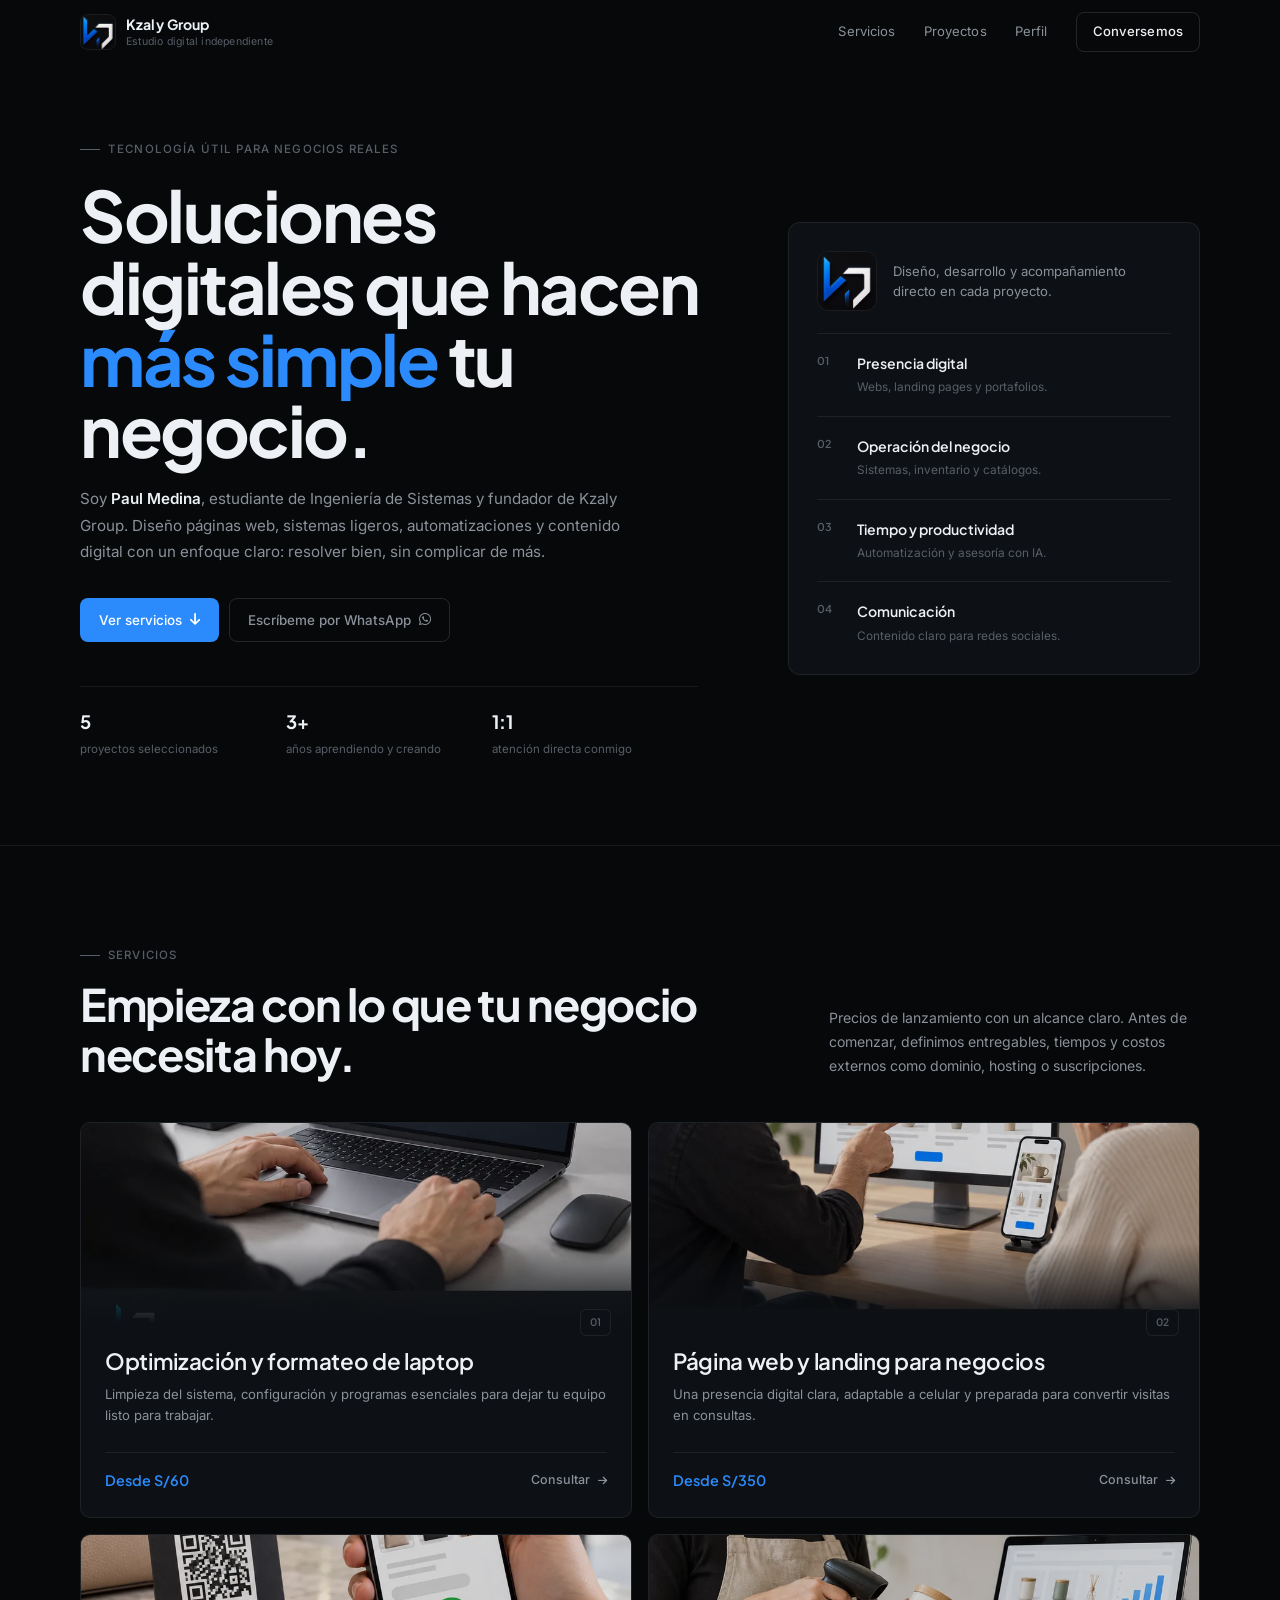
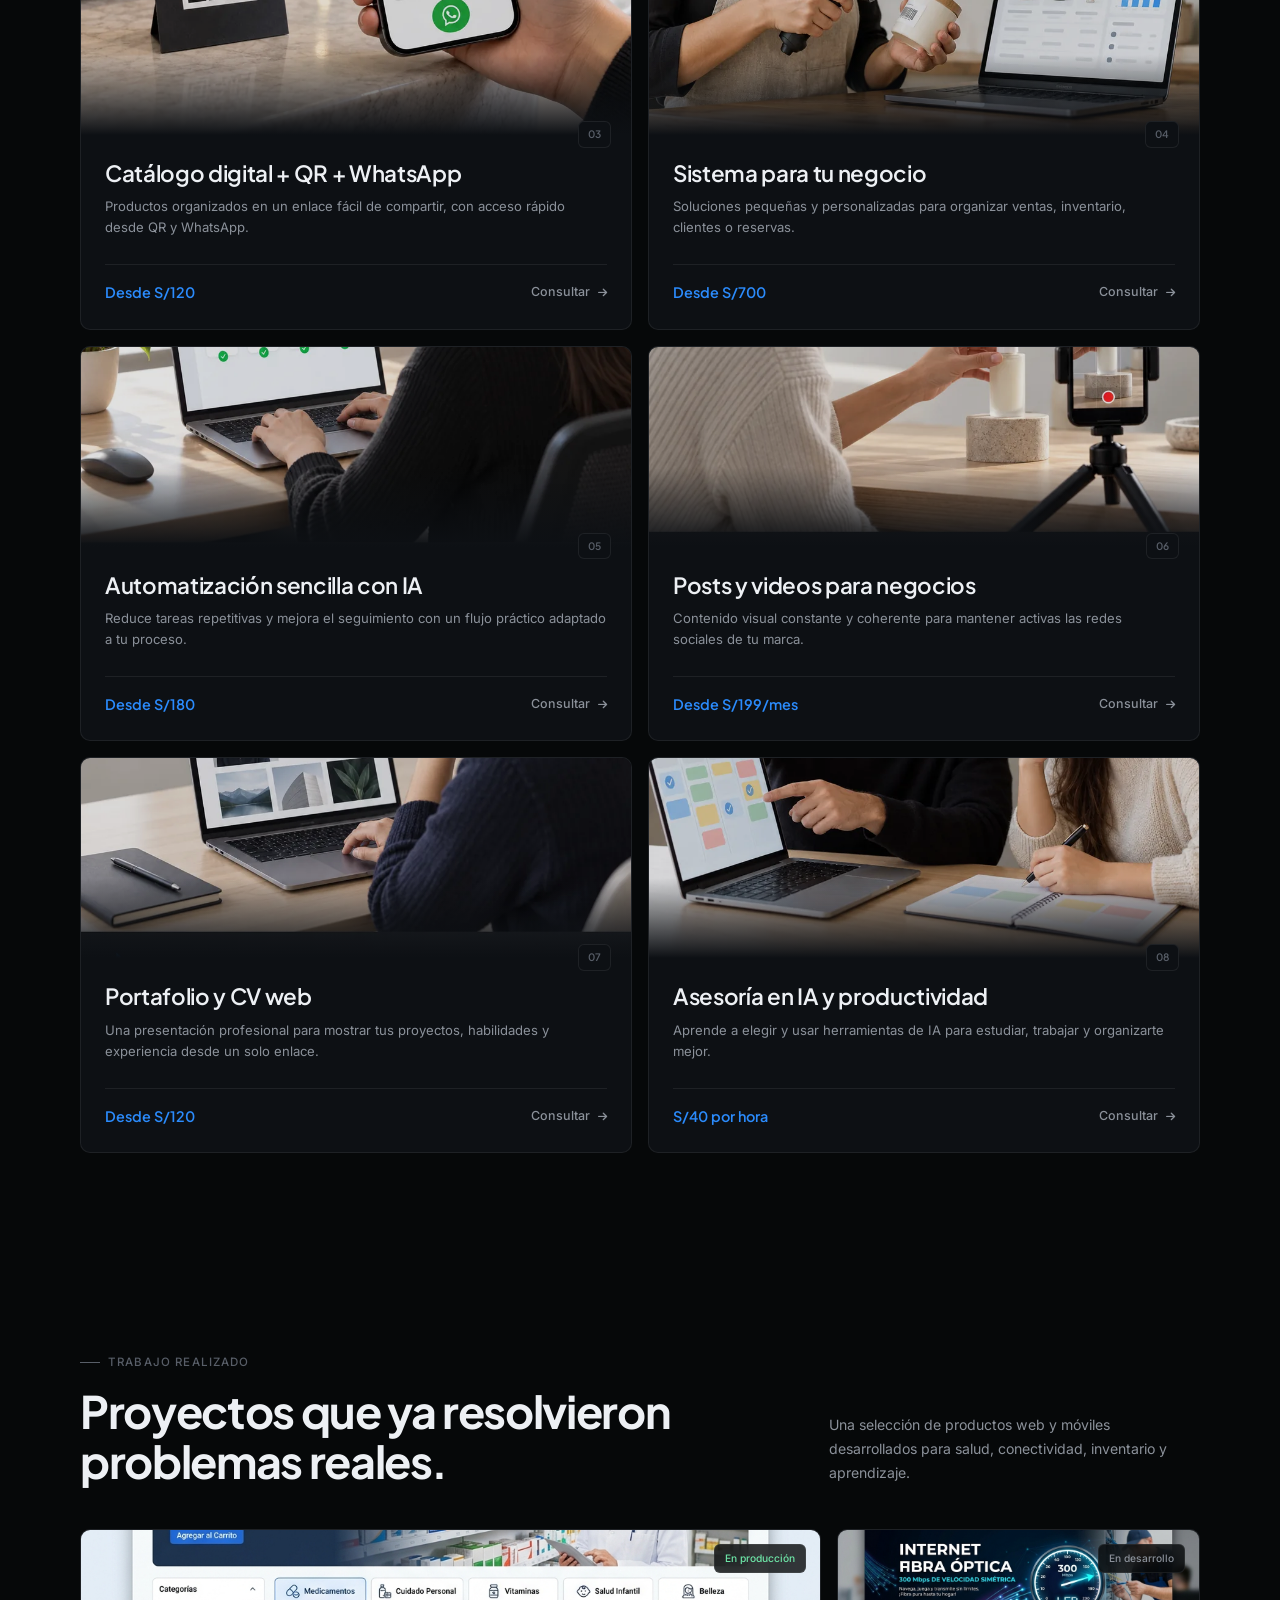
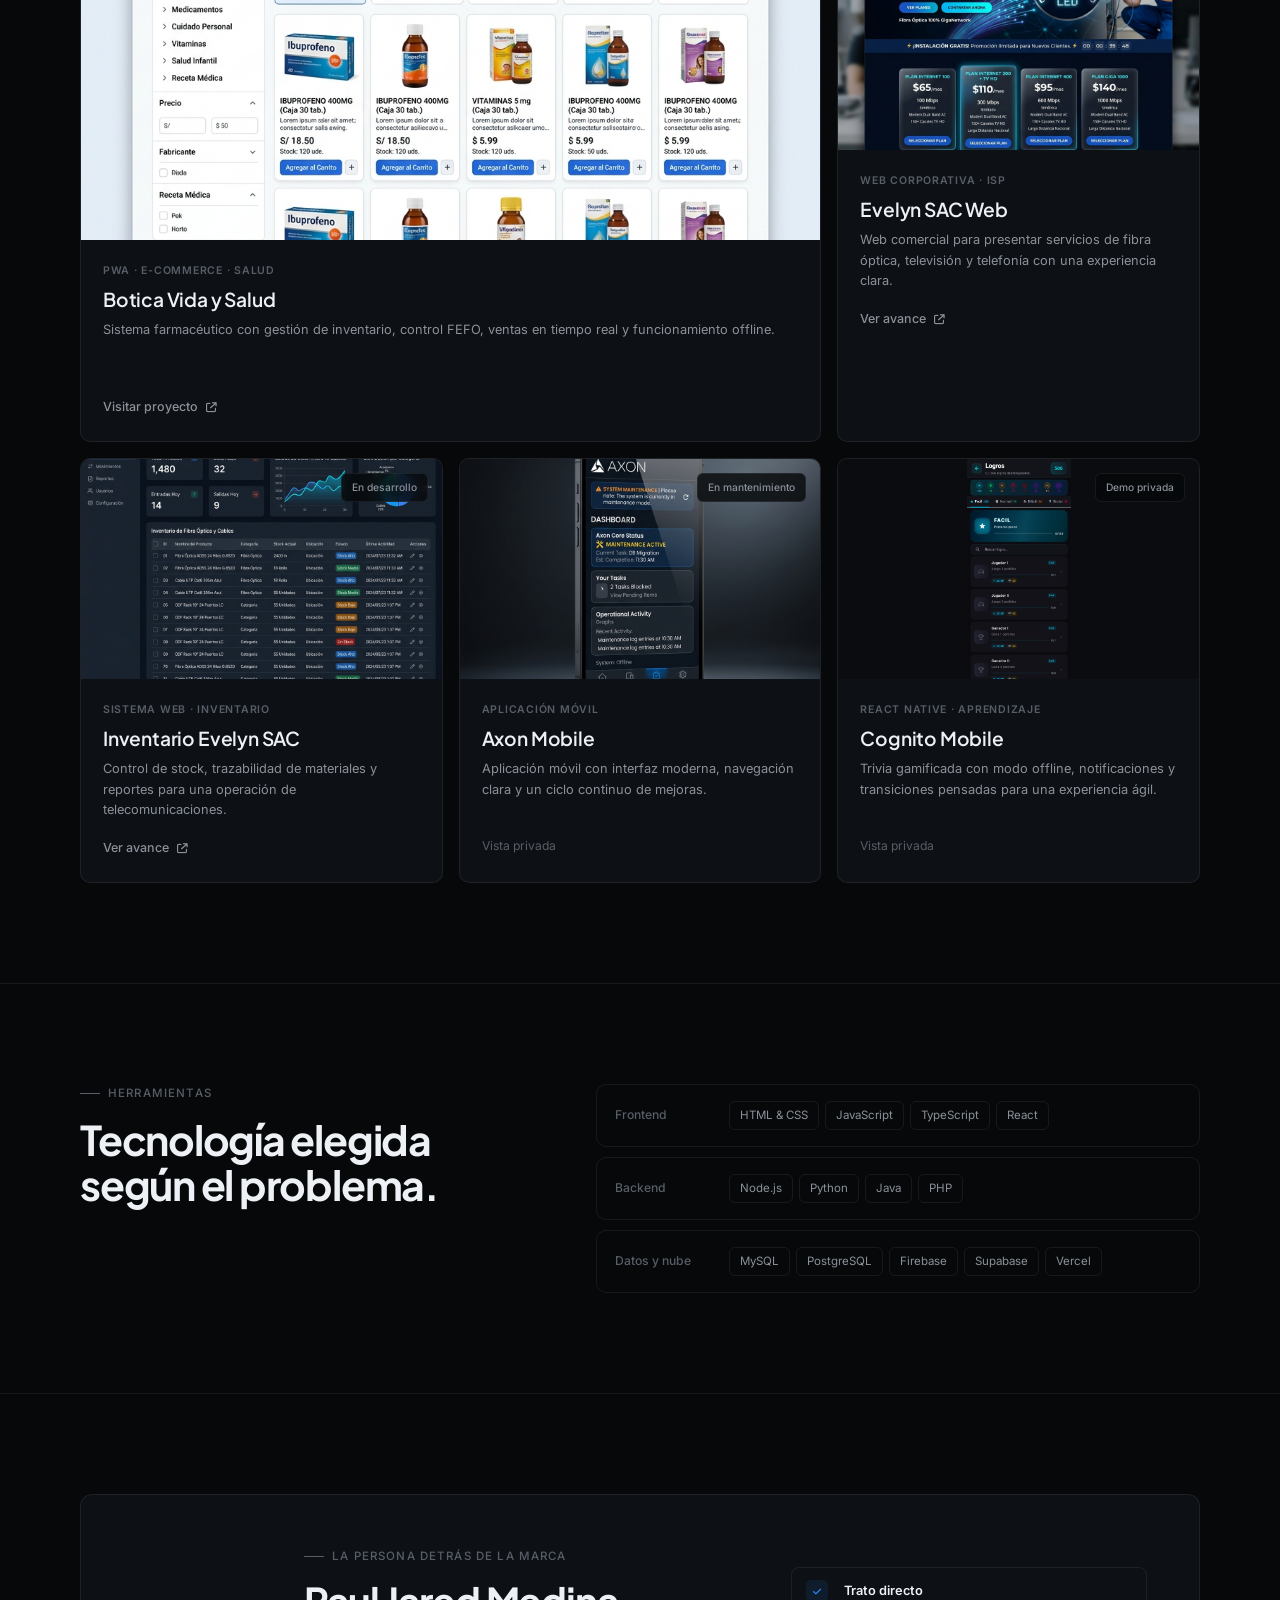
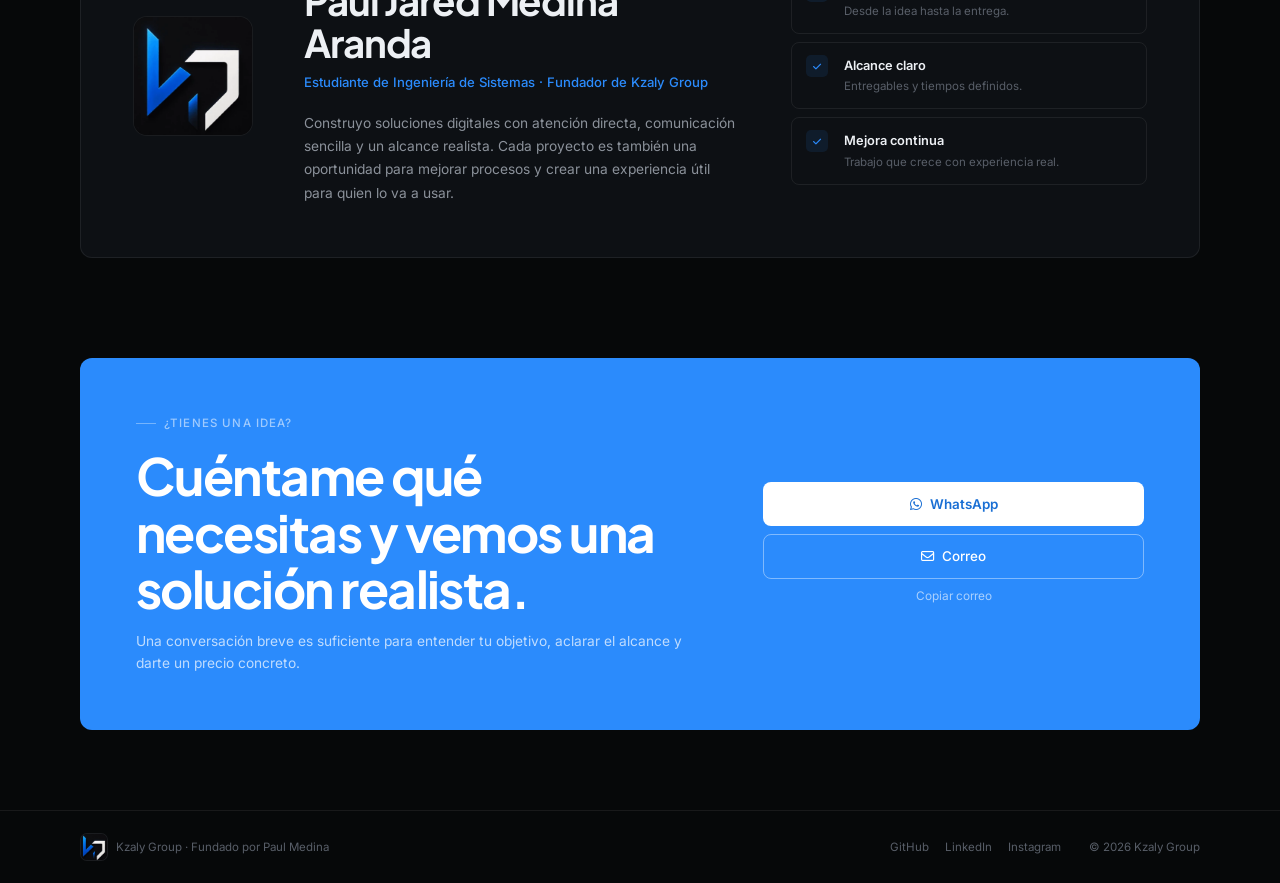
==== commit 48f71ac0: "refactor: rediseno minimalista — fondo plano, sin gradientes, tipografia Plus Jakarta Sans, acento a" ====
--- a/index.html
+++ b/index.html
@@ -15,7 +15,7 @@
     <link rel="icon" type="image/webp" href="assets/logo-kaiz.webp">
     <link rel="preconnect" href="https://fonts.googleapis.com">
     <link rel="preconnect" href="https://fonts.gstatic.com" crossorigin>
-    <link href="https://fonts.googleapis.com/css2?family=Inter:wght@400;500;600&family=Manrope:wght@500;600;700;800&display=swap" rel="stylesheet">
+    <link href="https://fonts.googleapis.com/css2?family=Inter:wght@400;500;600&family=Plus+Jakarta+Sans:wght@500;600;700;800&display=swap" rel="stylesheet">
     <link rel="stylesheet" href="https://cdnjs.cloudflare.com/ajax/libs/font-awesome/6.5.1/css/all.min.css">
     <link rel="stylesheet" href="css/portfolio.css">
 </head>
--- a/css/portfolio.css
+++ b/css/portfolio.css
@@ -1,25 +1,29 @@
+/* ═══════════════════════════════════════════════
+   Kzaly Group — Minimalist Design System
+   Palette: Blue (#2B8BFC), Black, White
+   ═══════════════════════════════════════════════ */
+
 :root {
-    --bg: #07090d;
-    --bg-soft: #0c1017;
-    --panel: #10151d;
-    --panel-strong: #151b25;
-    --text: #f7f9fc;
-    --text-soft: #aab3c0;
-    --text-muted: #778190;
-    --line: rgba(255, 255, 255, 0.1);
-    --line-strong: rgba(255, 255, 255, 0.16);
-    --blue: #1689ff;
-    --blue-bright: #38a9ff;
-    --blue-soft: rgba(22, 137, 255, 0.14);
-    --green: #47d69b;
-    --radius-sm: 14px;
-    --radius: 22px;
-    --radius-lg: 30px;
-    --shadow: 0 24px 70px rgba(0, 0, 0, 0.34);
-    --container: 1180px;
-}
-
-* {
+    --bg: #060809;
+    --surface: #0d1014;
+    --surface-raised: #13171c;
+    --border: rgba(255, 255, 255, 0.07);
+    --border-strong: rgba(255, 255, 255, 0.12);
+    --text: #edf0f4;
+    --text-secondary: #8b919a;
+    --text-muted: #585e68;
+    --accent: #2B8BFC;
+    --accent-soft: rgba(43, 139, 252, 0.10);
+    --radius: 10px;
+    --radius-lg: 12px;
+    --container: 1120px;
+}
+
+/* ── Reset ── */
+
+*,
+*::before,
+*::after {
     box-sizing: border-box;
     margin: 0;
     padding: 0;
@@ -27,19 +31,18 @@
 
 html {
     scroll-behavior: smooth;
-    scroll-padding-top: 96px;
+    scroll-padding-top: 80px;
 }
 
 body {
     min-width: 320px;
-    background:
-        radial-gradient(circle at 76% 4%, rgba(22, 137, 255, 0.12), transparent 30rem),
-        var(--bg);
+    background: var(--bg);
     color: var(--text);
     font-family: "Inter", sans-serif;
-    font-size: 16px;
-    line-height: 1.6;
+    font-size: 15px;
+    line-height: 1.65;
     -webkit-font-smoothing: antialiased;
+    -moz-osx-font-smoothing: grayscale;
     overflow-x: hidden;
 }
 
@@ -70,16 +73,19 @@
     width: min(calc(100% - 40px), var(--container));
     margin-inline: auto;
 }
+
+/* ── Skip Link ── */
 
 .skip-link {
     position: fixed;
     top: 12px;
     left: 12px;
     z-index: 1000;
-    padding: 10px 14px;
-    border-radius: 8px;
+    padding: 8px 14px;
+    border-radius: 6px;
     background: var(--text);
     color: var(--bg);
+    font-size: 0.8rem;
     transform: translateY(-160%);
     transition: transform 0.2s ease;
 }
@@ -87,45 +93,51 @@
 .skip-link:focus {
     transform: translateY(0);
 }
+
+/* ═══════════════════════════════════════════════
+   HEADER
+   ═══════════════════════════════════════════════ */
 
 .site-header {
     position: fixed;
     inset: 0 0 auto;
     z-index: 100;
-    border-bottom: 1px solid transparent;
-    transition: background 0.25s ease, border-color 0.25s ease, backdrop-filter 0.25s ease;
+    transition: background 0.3s ease, border-color 0.3s ease;
 }
 
 .site-header.scrolled {
-    border-color: var(--line);
-    background: rgba(7, 9, 13, 0.82);
-    backdrop-filter: blur(18px);
+    background: rgba(6, 8, 9, 0.85);
+    backdrop-filter: blur(14px);
+    -webkit-backdrop-filter: blur(14px);
+    border-bottom: 1px solid var(--border);
 }
 
 .header-inner {
-    min-height: 78px;
+    min-height: 64px;
     display: flex;
     align-items: center;
     justify-content: space-between;
-    gap: 28px;
-}
+    gap: 24px;
+}
+
+/* ── Brand ── */
 
 .brand {
     display: inline-flex;
     align-items: center;
-    gap: 12px;
+    gap: 10px;
 }
 
 .brand-mark {
-    width: 44px;
-    height: 44px;
+    width: 36px;
+    height: 36px;
     flex: 0 0 auto;
     display: grid;
     place-items: center;
     overflow: hidden;
-    border: 1px solid var(--line);
-    border-radius: 13px;
-    background: #090b0f;
+    border: 1px solid var(--border);
+    border-radius: 8px;
+    background: #090b0e;
 }
 
 .brand-mark img {
@@ -136,38 +148,43 @@
 }
 
 .brand-mark.small {
-    width: 34px;
-    height: 34px;
-    border-radius: 10px;
+    width: 28px;
+    height: 28px;
+    border-radius: 7px;
 }
 
 .brand-copy {
     display: grid;
-    line-height: 1.1;
+    line-height: 1.15;
 }
 
 .brand-copy strong {
-    font-family: "Manrope", sans-serif;
-    font-size: 0.94rem;
+    font-family: "Plus Jakarta Sans", sans-serif;
+    font-size: 0.88rem;
+    font-weight: 700;
     letter-spacing: 0.01em;
 }
 
 .brand-copy small {
-    margin-top: 5px;
+    margin-top: 3px;
     color: var(--text-muted);
-    font-size: 0.7rem;
-}
+    font-size: 0.66rem;
+    letter-spacing: 0.02em;
+}
+
+/* ── Desktop Nav ── */
 
 .desktop-nav {
     display: flex;
     align-items: center;
-    gap: 30px;
+    gap: 28px;
 }
 
 .desktop-nav a {
-    color: var(--text-soft);
-    font-size: 0.86rem;
-    font-weight: 500;
+    color: var(--text-secondary);
+    font-size: 0.82rem;
+    font-weight: 400;
+    letter-spacing: 0.01em;
     transition: color 0.2s ease;
 }
 
@@ -177,24 +194,28 @@
 }
 
 .desktop-nav .nav-cta {
-    padding: 10px 16px;
-    border: 1px solid var(--line-strong);
-    border-radius: 999px;
-    color: var(--text);
+    padding: 8px 16px;
+    border: 1px solid var(--border-strong);
+    border-radius: 8px;
+    color: var(--text);
+    font-weight: 500;
+    transition: border-color 0.2s ease, background 0.2s ease, color 0.2s ease;
 }
 
 .desktop-nav .nav-cta:hover {
-    border-color: rgba(56, 169, 255, 0.55);
-    background: var(--blue-soft);
-}
+    border-color: var(--accent);
+    color: var(--accent);
+}
+
+/* ── Mobile Menu Button ── */
 
 .menu-button {
-    width: 44px;
-    height: 44px;
+    width: 40px;
+    height: 40px;
     display: none;
     place-items: center;
-    border: 1px solid var(--line);
-    border-radius: 12px;
+    border: 1px solid var(--border);
+    border-radius: 8px;
     background: transparent;
     color: var(--text);
     cursor: pointer;
@@ -202,7 +223,7 @@
 
 .menu-button span {
     display: block;
-    width: 18px;
+    width: 16px;
     height: 1px;
     background: currentColor;
     transition: transform 0.2s ease;
@@ -220,77 +241,99 @@
     transform: translateY(-3px) rotate(-45deg);
 }
 
+/* ── Mobile Nav ── */
+
 .mobile-nav {
     position: fixed;
-    inset: 78px 0 auto;
-    padding: 18px 20px 26px;
-    border-bottom: 1px solid var(--line);
-    background: rgba(7, 9, 13, 0.98);
+    inset: 64px 0 auto;
+    padding: 16px 20px 24px;
+    border-bottom: 1px solid var(--border);
+    background: rgba(6, 8, 9, 0.97);
+    backdrop-filter: blur(14px);
+    -webkit-backdrop-filter: blur(14px);
 }
 
 .mobile-nav a {
     display: block;
     padding: 14px 0;
-    border-bottom: 1px solid var(--line);
-    color: var(--text-soft);
-}
+    border-bottom: 1px solid var(--border);
+    color: var(--text-secondary);
+    font-size: 0.9rem;
+}
+
+.mobile-nav a:last-child {
+    border-bottom: 0;
+}
+
+/* ═══════════════════════════════════════════════
+   HERO
+   ═══════════════════════════════════════════════ */
 
 .hero {
-    min-height: 820px;
-    padding: 148px 0 92px;
+    min-height: 780px;
+    padding: 140px 0 88px;
     display: grid;
     align-items: center;
 }
 
 .hero-grid {
     display: grid;
-    grid-template-columns: minmax(0, 1.14fr) minmax(360px, 0.86fr);
+    grid-template-columns: minmax(0, 1.2fr) minmax(340px, 0.8fr);
     align-items: center;
-    gap: clamp(48px, 8vw, 112px);
-}
+    gap: clamp(48px, 7vw, 100px);
+}
+
+/* ── Eyebrow (section label) ── */
 
 .eyebrow {
     display: flex;
     align-items: center;
-    gap: 10px;
-    color: var(--blue-bright);
-    font-family: "Manrope", sans-serif;
-    font-size: 0.75rem;
+    gap: 8px;
+    color: var(--text-muted);
+    font-size: 0.72rem;
+    font-weight: 500;
+    letter-spacing: 0.1em;
+    text-transform: uppercase;
+}
+
+.eyebrow > span {
+    width: 20px;
+    height: 1px;
+    background: var(--text-muted);
+}
+
+.eyebrow.light {
+    color: rgba(255, 255, 255, 0.55);
+}
+
+.eyebrow.light > span {
+    background: rgba(255, 255, 255, 0.35);
+}
+
+/* ── Hero Copy ── */
+
+.hero h1 {
+    max-width: 700px;
+    margin: 20px 0;
+    font-family: "Plus Jakarta Sans", sans-serif;
+    font-size: clamp(2.8rem, 5.5vw, 5rem);
     font-weight: 700;
-    letter-spacing: 0.12em;
-    text-transform: uppercase;
-}
-
-.eyebrow > span {
-    width: 24px;
-    height: 1px;
-    background: currentColor;
-}
-
-.eyebrow.light {
-    color: rgba(255, 255, 255, 0.72);
-}
-
-.hero h1 {
-    max-width: 760px;
-    margin: 24px 0;
-    font-family: "Manrope", sans-serif;
-    font-size: clamp(3.35rem, 6.7vw, 6.4rem);
+    line-height: 1.02;
+    letter-spacing: -0.035em;
+    color: var(--text);
+}
+
+.hero h1 em {
+    color: var(--accent);
+    font-style: normal;
     font-weight: 700;
-    line-height: 0.98;
-    letter-spacing: -0.065em;
-}
-
-.hero h1 em {
-    color: var(--blue-bright);
-    font-style: normal;
 }
 
 .hero-lead {
-    max-width: 680px;
-    color: var(--text-soft);
-    font-size: clamp(1rem, 1.3vw, 1.16rem);
-    line-height: 1.8;
+    max-width: 560px;
+    color: var(--text-secondary);
+    font-size: 0.95rem;
+    line-height: 1.75;
 }
 
 .hero-lead strong {
@@ -298,118 +341,110 @@
     font-weight: 600;
 }
 
+/* ── Hero Actions ── */
+
 .hero-actions {
-    margin-top: 34px;
+    margin-top: 32px;
     display: flex;
     flex-wrap: wrap;
-    gap: 12px;
+    gap: 10px;
 }
 
 .button {
-    min-height: 48px;
+    min-height: 44px;
     display: inline-flex;
     align-items: center;
     justify-content: center;
-    gap: 10px;
-    padding: 12px 18px;
+    gap: 8px;
+    padding: 10px 18px;
     border: 1px solid transparent;
-    border-radius: 999px;
-    font-size: 0.88rem;
-    font-weight: 600;
-    transition: transform 0.2s ease, border-color 0.2s ease, background 0.2s ease;
-}
-
-.button:hover {
-    transform: translateY(-2px);
+    border-radius: 8px;
+    font-size: 0.84rem;
+    font-weight: 500;
+    cursor: pointer;
+    transition: background 0.2s ease, border-color 0.2s ease, color 0.2s ease, opacity 0.2s ease;
 }
 
 .button-primary {
-    background: var(--blue);
-    color: white;
-    box-shadow: 0 12px 35px rgba(22, 137, 255, 0.26);
+    background: var(--accent);
+    color: #fff;
 }
 
 .button-primary:hover {
-    background: #2a96ff;
+    background: #3d96fd;
 }
 
 .button-secondary {
-    border-color: var(--line-strong);
-    background: rgba(255, 255, 255, 0.025);
-    color: var(--text);
+    border-color: var(--border-strong);
+    background: transparent;
+    color: var(--text-secondary);
 }
 
 .button-secondary:hover {
-    border-color: rgba(56, 169, 255, 0.5);
-    background: var(--blue-soft);
-}
+    border-color: var(--accent);
+    color: var(--text);
+}
+
+/* ── Hero Facts ── */
 
 .hero-facts {
-    margin-top: 48px;
+    margin-top: 44px;
     display: grid;
     grid-template-columns: repeat(3, 1fr);
     list-style: none;
-    border-top: 1px solid var(--line);
+    border-top: 1px solid var(--border);
 }
 
 .hero-facts li {
-    padding: 22px 20px 0 0;
-    display: grid;
-    gap: 4px;
+    padding: 20px 16px 0 0;
+    display: grid;
+    gap: 3px;
 }
 
 .hero-facts strong {
-    font-family: "Manrope", sans-serif;
-    font-size: 1.3rem;
+    font-family: "Plus Jakarta Sans", sans-serif;
+    font-size: 1.15rem;
+    font-weight: 700;
+    color: var(--text);
 }
 
 .hero-facts span {
     color: var(--text-muted);
-    font-size: 0.75rem;
+    font-size: 0.72rem;
     line-height: 1.45;
 }
 
+/* ── Hero Panel (sidebar) ── */
+
 .hero-panel {
-    position: relative;
-    overflow: hidden;
-    padding: 32px;
-    border: 1px solid var(--line);
+    padding: 28px;
+    border: 1px solid var(--border);
     border-radius: var(--radius-lg);
-    background: linear-gradient(155deg, rgba(21, 27, 37, 0.96), rgba(11, 15, 22, 0.96));
-    box-shadow: var(--shadow);
+    background: var(--surface);
 }
 
 .hero-panel::before {
-    content: "";
-    position: absolute;
-    width: 230px;
-    height: 230px;
-    top: -110px;
-    right: -90px;
-    border-radius: 50%;
-    background: rgba(22, 137, 255, 0.18);
-    filter: blur(25px);
+    display: none;
 }
 
 .hero-panel-brand {
-    position: relative;
-    padding-bottom: 26px;
+    padding-bottom: 22px;
     display: flex;
     align-items: center;
-    gap: 18px;
-    border-bottom: 1px solid var(--line);
+    gap: 16px;
+    border-bottom: 1px solid var(--border);
 }
 
 .hero-logo {
-    width: 78px;
-    height: 78px;
+    width: 60px;
+    height: 60px;
     flex: 0 0 auto;
     display: grid;
     place-items: center;
     overflow: hidden;
-    border: 1px solid var(--line);
-    border-radius: 20px;
-    background: #080a0e;
+    border: 1px solid var(--border);
+    border-radius: 12px;
+    background: #090b0e;
 }
 
 .hero-logo img {
@@ -420,21 +455,19 @@
 }
 
 .hero-panel-brand p {
-    color: var(--text-soft);
-    font-size: 0.86rem;
-    line-height: 1.6;
-}
-
-.capability-list {
-    position: relative;
-}
+    color: var(--text-secondary);
+    font-size: 0.82rem;
+    line-height: 1.55;
+}
+
+/* ── Capability List ── */
 
 .capability-list > div {
-    padding: 22px 0;
-    display: grid;
-    grid-template-columns: 34px 1fr;
+    padding: 18px 0;
+    display: grid;
+    grid-template-columns: 28px 1fr;
     column-gap: 12px;
-    border-bottom: 1px solid var(--line);
+    border-bottom: 1px solid var(--border);
 }
 
 .capability-list > div:last-child {
@@ -444,165 +477,184 @@
 
 .capability-list span {
     grid-row: 1 / 3;
-    color: var(--blue-bright);
-    font-size: 0.7rem;
-    font-weight: 700;
+    color: var(--text-muted);
+    font-size: 0.68rem;
+    font-weight: 600;
+    font-family: "Plus Jakarta Sans", sans-serif;
 }
 
 .capability-list strong {
-    font-family: "Manrope", sans-serif;
-    font-size: 0.94rem;
+    font-family: "Plus Jakarta Sans", sans-serif;
+    font-size: 0.88rem;
+    font-weight: 600;
+    color: var(--text);
 }
 
 .capability-list small {
-    margin-top: 4px;
+    margin-top: 3px;
     color: var(--text-muted);
-    font-size: 0.77rem;
-}
+    font-size: 0.74rem;
+}
+
+/* ═══════════════════════════════════════════════
+   SECTIONS — Shared
+   ═══════════════════════════════════════════════ */
 
 .section {
-    padding: 108px 0;
+    padding: 100px 0;
 }
 
 .section-heading {
     margin-bottom: 44px;
     display: grid;
-    grid-template-columns: minmax(0, 1.25fr) minmax(280px, 0.75fr);
+    grid-template-columns: minmax(0, 1.3fr) minmax(260px, 0.7fr);
     align-items: end;
-    gap: 70px;
+    gap: 60px;
 }
 
 .section-heading h2,
 .founder-copy h2,
 .contact-card h2 {
-    margin-top: 16px;
-    font-family: "Manrope", sans-serif;
-    font-size: clamp(2.1rem, 4vw, 4rem);
+    margin-top: 14px;
+    font-family: "Plus Jakarta Sans", sans-serif;
+    font-size: clamp(1.9rem, 3.5vw, 3.2rem);
     font-weight: 700;
-    line-height: 1.08;
-    letter-spacing: -0.045em;
+    line-height: 1.1;
+    letter-spacing: -0.03em;
+    color: var(--text);
 }
 
 .section-heading > p {
-    color: var(--text-soft);
-    font-size: 0.91rem;
-    line-height: 1.75;
-}
+    color: var(--text-secondary);
+    font-size: 0.88rem;
+    line-height: 1.7;
+}
+
+/* ═══════════════════════════════════════════════
+   SERVICES
+   ═══════════════════════════════════════════════ */
 
 .services-section {
-    border-top: 1px solid var(--line);
-    background: #090c11;
+    border-top: 1px solid var(--border);
 }
 
 .services-grid {
     display: grid;
     grid-template-columns: repeat(2, minmax(0, 1fr));
-    gap: 22px;
+    gap: 16px;
 }
 
 .service-card {
     min-width: 0;
     overflow: hidden;
-    border: 1px solid var(--line);
+    border: 1px solid var(--border);
     border-radius: var(--radius);
-    background: var(--panel);
-    transition: transform 0.3s ease, border-color 0.3s ease, box-shadow 0.3s ease;
+    background: var(--surface);
+    transition: border-color 0.25s ease;
 }
 
 .service-card:hover {
-    transform: translateY(-5px);
-    border-color: rgba(56, 169, 255, 0.34);
-    box-shadow: 0 24px 60px rgba(0, 0, 0, 0.26);
+    border-color: var(--border-strong);
 }
 
 .service-image {
     position: relative;
-    height: 250px;
+    height: 200px;
     overflow: hidden;
-    background: #e9e9e7;
+    background: #111417;
 }
 
 .service-image::after {
     content: "";
     position: absolute;
     inset: auto 0 0;
-    height: 34%;
-    background: linear-gradient(transparent, rgba(16, 21, 29, 0.72));
+    height: 40%;
+    background: linear-gradient(transparent, var(--surface));
     pointer-events: none;
 }
 
 .service-image img {
     width: 100%;
-    height: auto;
-    min-height: 100%;
-    transition: transform 0.5s ease;
+    height: 100%;
+    object-fit: cover;
+    filter: brightness(0.88);
+    transition: filter 0.3s ease;
 }
 
 .service-card:hover .service-image img {
-    transform: scale(1.018);
+    filter: brightness(0.95);
 }
 
 .service-body {
     position: relative;
-    padding: 28px;
+    padding: 24px;
 }
 
 .service-number {
     position: absolute;
-    top: -18px;
-    right: 24px;
-    padding: 6px 10px;
-    border: 1px solid rgba(255, 255, 255, 0.16);
-    border-radius: 999px;
-    background: rgba(9, 12, 17, 0.88);
-    color: var(--text-soft);
-    font-size: 0.67rem;
-    font-weight: 700;
-    backdrop-filter: blur(10px);
+    top: -14px;
+    right: 20px;
+    padding: 4px 9px;
+    border: 1px solid var(--border);
+    border-radius: 6px;
+    background: var(--surface);
+    color: var(--text-muted);
+    font-size: 0.64rem;
+    font-weight: 600;
+    font-family: "Plus Jakarta Sans", sans-serif;
 }
 
 .service-body h3 {
-    font-family: "Manrope", sans-serif;
-    font-size: clamp(1.25rem, 2vw, 1.62rem);
-    line-height: 1.25;
-    letter-spacing: -0.025em;
+    font-family: "Plus Jakarta Sans", sans-serif;
+    font-size: clamp(1.15rem, 1.8vw, 1.4rem);
+    font-weight: 600;
+    line-height: 1.3;
+    letter-spacing: -0.015em;
+    color: var(--text);
 }
 
 .service-body > p {
-    min-height: 54px;
-    margin-top: 11px;
-    color: var(--text-soft);
-    font-size: 0.85rem;
-    line-height: 1.65;
+    min-height: 48px;
+    margin-top: 8px;
+    color: var(--text-secondary);
+    font-size: 0.82rem;
+    line-height: 1.6;
 }
 
 .service-footer {
-    margin-top: 24px;
-    padding-top: 20px;
+    margin-top: 20px;
+    padding-top: 16px;
     display: flex;
     align-items: center;
     justify-content: space-between;
-    gap: 18px;
-    border-top: 1px solid var(--line);
+    gap: 16px;
+    border-top: 1px solid var(--border);
 }
 
 .service-footer strong {
-    color: var(--blue-bright);
-    font-family: "Manrope", sans-serif;
-    font-size: 1rem;
+    color: var(--accent);
+    font-family: "Plus Jakarta Sans", sans-serif;
+    font-size: 0.9rem;
+    font-weight: 600;
 }
 
 .service-footer a,
 .project-content a {
-    color: var(--text);
-    font-size: 0.79rem;
-    font-weight: 600;
+    color: var(--text-secondary);
+    font-size: 0.78rem;
+    font-weight: 500;
+    transition: color 0.2s ease;
+}
+
+.service-footer a:hover,
+.project-content a:hover {
+    color: var(--text);
 }
 
 .service-footer a i,
 .project-content a i {
-    margin-left: 6px;
-    font-size: 0.68rem;
+    margin-left: 5px;
+    font-size: 0.66rem;
     transition: transform 0.2s ease;
 }
 
@@ -611,6 +663,10 @@
     transform: translateX(3px);
 }
 
+/* ═══════════════════════════════════════════════
+   PROJECTS
+   ═══════════════════════════════════════════════ */
+
 .work-section {
     background: var(--bg);
 }
@@ -618,15 +674,20 @@
 .projects-grid {
     display: grid;
     grid-template-columns: repeat(12, minmax(0, 1fr));
-    gap: 22px;
+    gap: 16px;
 }
 
 .project-card {
     grid-column: span 4;
     overflow: hidden;
-    border: 1px solid var(--line);
+    border: 1px solid var(--border);
     border-radius: var(--radius);
-    background: var(--panel);
+    background: var(--surface);
+    transition: border-color 0.25s ease;
+}
+
+.project-card:hover {
+    border-color: var(--border-strong);
 }
 
 .project-card-featured {
@@ -635,21 +696,21 @@
 
 .project-media {
     position: relative;
-    height: 230px;
+    height: 220px;
     display: block;
     overflow: hidden;
-    background: #080b10;
+    background: #0a0c10;
 }
 
 .project-card-featured .project-media {
-    height: 330px;
+    height: 310px;
 }
 
 .project-media img {
     width: 100%;
     height: 100%;
     object-fit: cover;
-    transition: transform 0.5s ease;
+    transition: opacity 0.3s ease;
 }
 
 .project-media-contain img {
@@ -657,67 +718,74 @@
 }
 
 .project-card:hover .project-media img {
-    transform: scale(1.025);
+    opacity: 0.92;
 }
 
 .status {
     position: absolute;
-    top: 16px;
-    right: 16px;
-    padding: 7px 10px;
-    border: 1px solid rgba(255, 255, 255, 0.14);
-    border-radius: 999px;
-    background: rgba(7, 9, 13, 0.78);
-    color: var(--text-soft);
+    top: 14px;
+    right: 14px;
+    padding: 5px 10px;
+    border: 1px solid var(--border);
+    border-radius: 6px;
+    background: rgba(6, 8, 9, 0.8);
+    color: var(--text-secondary);
+    font-size: 0.64rem;
+    font-weight: 500;
+    backdrop-filter: blur(8px);
+    -webkit-backdrop-filter: blur(8px);
+}
+
+.status-live {
+    color: #6ee7a8;
+}
+
+.project-content {
+    padding: 22px;
+}
+
+.project-type {
+    color: var(--text-muted);
     font-size: 0.66rem;
     font-weight: 600;
-    backdrop-filter: blur(10px);
-}
-
-.status-live {
-    color: #8df0c6;
-}
-
-.project-content {
-    padding: 26px;
-}
-
-.project-type {
-    color: var(--blue-bright);
-    font-size: 0.68rem;
-    font-weight: 700;
-    letter-spacing: 0.08em;
+    letter-spacing: 0.07em;
     text-transform: uppercase;
 }
 
 .project-content h3 {
-    margin: 9px 0;
-    font-family: "Manrope", sans-serif;
-    font-size: 1.35rem;
-    line-height: 1.25;
+    margin: 8px 0;
+    font-family: "Plus Jakarta Sans", sans-serif;
+    font-size: 1.2rem;
+    font-weight: 600;
+    line-height: 1.3;
+    letter-spacing: -0.01em;
 }
 
 .project-content > p:not(.project-type) {
-    min-height: 67px;
-    margin-bottom: 18px;
-    color: var(--text-soft);
-    font-size: 0.82rem;
+    min-height: 60px;
+    margin-bottom: 14px;
+    color: var(--text-secondary);
+    font-size: 0.8rem;
+    line-height: 1.6;
 }
 
 .project-disabled {
     color: var(--text-muted);
-    font-size: 0.78rem;
-}
+    font-size: 0.76rem;
+}
+
+/* ═══════════════════════════════════════════════
+   EXPERTISE / STACK
+   ═══════════════════════════════════════════════ */
 
 .expertise-section {
-    border-block: 1px solid var(--line);
-    background: var(--bg-soft);
+    border-block: 1px solid var(--border);
 }
 
 .expertise-grid {
     display: grid;
-    grid-template-columns: 0.8fr 1.2fr;
-    gap: 80px;
+    grid-template-columns: 0.85fr 1.15fr;
+    gap: 70px;
     align-items: start;
 }
 
@@ -727,57 +795,62 @@
 }
 
 .section-heading.compact h2 {
-    font-size: clamp(2rem, 3.7vw, 3.25rem);
+    font-size: clamp(1.8rem, 3.2vw, 2.8rem);
 }
 
 .stack-groups {
     display: grid;
+    gap: 10px;
+}
+
+.stack-group {
+    padding: 16px 18px;
+    display: grid;
+    grid-template-columns: 100px 1fr;
+    align-items: center;
     gap: 14px;
-}
-
-.stack-group {
-    padding: 20px;
-    display: grid;
-    grid-template-columns: 120px 1fr;
-    align-items: start;
-    gap: 18px;
-    border: 1px solid var(--line);
-    border-radius: var(--radius-sm);
-    background: rgba(255, 255, 255, 0.018);
+    border: 1px solid var(--border);
+    border-radius: var(--radius);
+    background: transparent;
 }
 
 .stack-group > strong {
-    color: var(--text-soft);
-    font-size: 0.8rem;
+    color: var(--text-muted);
+    font-size: 0.76rem;
+    font-weight: 500;
 }
 
 .stack-group > div {
     display: flex;
     flex-wrap: wrap;
-    gap: 8px;
+    gap: 6px;
 }
 
 .stack-group span {
-    padding: 6px 10px;
-    border: 1px solid var(--line);
-    border-radius: 999px;
-    color: var(--text-soft);
+    padding: 4px 10px;
+    color: var(--text-secondary);
     font-size: 0.72rem;
-}
+    border: 1px solid var(--border);
+    border-radius: 6px;
+}
+
+/* ═══════════════════════════════════════════════
+   FOUNDER
+   ═══════════════════════════════════════════════ */
 
 .founder-section {
     background: var(--bg);
 }
 
 .founder-card {
-    padding: clamp(28px, 5vw, 62px);
-    display: grid;
-    grid-template-columns: 150px minmax(0, 1.1fr) minmax(280px, 0.9fr);
+    padding: clamp(28px, 5vw, 52px);
+    display: grid;
+    grid-template-columns: 120px minmax(0, 1.1fr) minmax(260px, 0.9fr);
     align-items: center;
-    gap: clamp(28px, 5vw, 70px);
-    border: 1px solid var(--line);
+    gap: clamp(24px, 4vw, 56px);
+    border: 1px solid var(--border);
     border-radius: var(--radius-lg);
-    background: linear-gradient(135deg, var(--panel-strong), var(--panel));
+    background: var(--surface);
 }
 
 .founder-mark {
@@ -785,9 +858,9 @@
     display: grid;
     place-items: center;
     overflow: hidden;
-    border: 1px solid var(--line);
-    border-radius: 28px;
-    background: #080a0e;
+    border: 1px solid var(--border);
+    border-radius: 14px;
+    background: #090b0e;
 }
 
 .founder-mark img {
@@ -798,44 +871,45 @@
 }
 
 .founder-copy h2 {
-    font-size: clamp(2rem, 3.5vw, 3.25rem);
+    font-size: clamp(1.8rem, 3vw, 2.6rem);
 }
 
 .founder-role {
-    margin: 10px 0 22px;
-    color: var(--blue-bright) !important;
-    font-size: 0.86rem !important;
-    font-weight: 600;
+    margin: 8px 0 18px;
+    color: var(--accent) !important;
+    font-size: 0.82rem !important;
+    font-weight: 500;
 }
 
 .founder-copy > p:last-child {
-    color: var(--text-soft);
-    font-size: 0.9rem;
+    color: var(--text-secondary);
+    font-size: 0.86rem;
+    line-height: 1.7;
 }
 
 .founder-values {
     display: grid;
-    gap: 12px;
+    gap: 8px;
 }
 
 .founder-values > div {
-    padding: 14px;
-    display: grid;
-    grid-template-columns: 32px 1fr;
+    padding: 12px 14px;
+    display: grid;
+    grid-template-columns: 28px 1fr;
     gap: 10px;
-    border: 1px solid var(--line);
-    border-radius: 13px;
+    border: 1px solid var(--border);
+    border-radius: 8px;
 }
 
 .founder-values i {
-    width: 26px;
-    height: 26px;
+    width: 22px;
+    height: 22px;
     display: grid;
     place-items: center;
-    border-radius: 50%;
-    background: var(--blue-soft);
-    color: var(--blue-bright);
-    font-size: 0.65rem;
+    border-radius: 5px;
+    background: var(--accent-soft);
+    color: var(--accent);
+    font-size: 0.58rem;
 }
 
 .founder-values span {
@@ -845,106 +919,138 @@
 }
 
 .founder-values strong {
-    margin-bottom: 2px;
-    color: var(--text);
-    font-size: 0.83rem;
-}
+    margin-bottom: 1px;
+    color: var(--text);
+    font-size: 0.8rem;
+    font-weight: 600;
+}
+
+/* ═══════════════════════════════════════════════
+   CONTACT
+   ═══════════════════════════════════════════════ */
 
 .contact-section {
-    padding: 0 0 88px;
+    padding: 0 0 80px;
 }
 
 .contact-card {
-    padding: clamp(32px, 6vw, 72px);
+    padding: clamp(28px, 5vw, 56px);
     display: grid;
     grid-template-columns: 1.2fr 0.8fr;
     align-items: center;
-    gap: 70px;
+    gap: 56px;
     border-radius: var(--radius-lg);
-    background: linear-gradient(135deg, #0e7ce7, #0764c2);
-    box-shadow: 0 28px 80px rgba(8, 107, 207, 0.25);
+    background: var(--accent);
 }
 
 .contact-card h2 {
-    max-width: 780px;
-    font-size: clamp(2.15rem, 4.5vw, 4.3rem);
+    max-width: 680px;
+    font-size: clamp(1.9rem, 4vw, 3.4rem);
+    color: #fff;
 }
 
 .contact-card > div:first-child > p:last-child {
-    max-width: 700px;
-    margin-top: 18px;
-    color: rgba(255, 255, 255, 0.78);
-    font-size: 0.9rem;
+    max-width: 600px;
+    margin-top: 14px;
+    color: rgba(255, 255, 255, 0.7);
+    font-size: 0.86rem;
+    line-height: 1.6;
 }
 
 .contact-actions {
     display: grid;
-    gap: 11px;
+    gap: 8px;
 }
 
 .button-light {
-    background: white;
-    color: #0759a7;
+    background: #fff;
+    color: #1a6fd4;
+    font-weight: 600;
+}
+
+.button-light:hover {
+    background: #f0f4f8;
 }
 
 .button-outline-light {
-    border-color: rgba(255, 255, 255, 0.5);
-    color: white;
+    border-color: rgba(255, 255, 255, 0.4);
+    color: #fff;
+}
+
+.button-outline-light:hover {
+    border-color: rgba(255, 255, 255, 0.7);
+    background: rgba(255, 255, 255, 0.08);
 }
 
 .copy-button {
     border: 0;
     background: transparent;
-    color: rgba(255, 255, 255, 0.72);
-    font-size: 0.76rem;
+    color: rgba(255, 255, 255, 0.6);
+    font-size: 0.74rem;
     cursor: pointer;
-}
+    transition: color 0.2s ease;
+}
+
+.copy-button:hover {
+    color: rgba(255, 255, 255, 0.9);
+}
+
+/* ═══════════════════════════════════════════════
+   FOOTER
+   ═══════════════════════════════════════════════ */
 
 .site-footer {
-    padding: 28px 0;
-    border-top: 1px solid var(--line);
+    padding: 22px 0;
+    border-top: 1px solid var(--border);
 }
 
 .footer-inner {
     display: grid;
     grid-template-columns: 1fr auto auto;
     align-items: center;
-    gap: 34px;
+    gap: 28px;
     color: var(--text-muted);
-    font-size: 0.73rem;
+    font-size: 0.72rem;
 }
 
 .footer-brand {
     display: flex;
     align-items: center;
-    gap: 10px;
+    gap: 8px;
 }
 
 .footer-links {
     display: flex;
-    gap: 18px;
+    gap: 16px;
+}
+
+.footer-links a {
+    transition: color 0.2s ease;
 }
 
 .footer-links a:hover {
     color: var(--text);
 }
+
+/* ═══════════════════════════════════════════════
+   TOAST
+   ═══════════════════════════════════════════════ */
 
 .toast {
     position: fixed;
     left: 50%;
-    bottom: 24px;
+    bottom: 20px;
     z-index: 200;
-    padding: 11px 16px;
-    border: 1px solid var(--line-strong);
-    border-radius: 999px;
-    background: rgba(17, 22, 30, 0.94);
-    color: var(--text);
-    font-size: 0.78rem;
-    box-shadow: var(--shadow);
+    padding: 10px 16px;
+    border: 1px solid var(--border-strong);
+    border-radius: 8px;
+    background: rgba(13, 16, 20, 0.95);
+    color: var(--text);
+    font-size: 0.76rem;
     opacity: 0;
     pointer-events: none;
-    transform: translate(-50%, 14px);
-    transition: opacity 0.25s ease, transform 0.25s ease;
+    transform: translate(-50%, 10px);
+    transition: opacity 0.2s ease, transform 0.2s ease;
 }
 
 .toast.show {
@@ -952,25 +1058,35 @@
     transform: translate(-50%, 0);
 }
 
+/* ═══════════════════════════════════════════════
+   REVEAL ANIMATION
+   ═══════════════════════════════════════════════ */
+
 .reveal {
     opacity: 0;
-    transform: translateY(18px);
-    transition: opacity 0.65s ease, transform 0.65s ease;
+    transition: opacity 0.5s ease;
 }
 
 .reveal-delay {
-    transition-delay: 0.12s;
+    transition-delay: 0.1s;
 }
 
 .reveal.visible {
     opacity: 1;
-    transform: translateY(0);
-}
+}
+
+/* ═══════════════════════════════════════════════
+   FOCUS
+   ═══════════════════════════════════════════════ */
 
 :focus-visible {
-    outline: 2px solid var(--blue-bright);
-    outline-offset: 4px;
-}
+    outline: 2px solid var(--accent);
+    outline-offset: 3px;
+}
+
+/* ═══════════════════════════════════════════════
+   RESPONSIVE — Tablet (≤ 1000px)
+   ═══════════════════════════════════════════════ */
 
 @media (max-width: 1000px) {
     .hero {
@@ -983,7 +1099,7 @@
     }
 
     .hero-panel {
-        max-width: 720px;
+        max-width: 620px;
     }
 
     .project-card,
@@ -993,11 +1109,11 @@
 
     .project-card-featured .project-media,
     .project-media {
-        height: 260px;
+        height: 240px;
     }
 
     .founder-card {
-        grid-template-columns: 120px 1fr;
+        grid-template-columns: 100px 1fr;
     }
 
     .founder-values {
@@ -1006,47 +1122,53 @@
     }
 }
 
+/* ── Short viewport on desktop ── */
+
 @media (min-width: 1001px) and (max-height: 800px) {
     .hero {
-        min-height: 720px;
-        padding: 112px 0 54px;
+        min-height: 680px;
+        padding: 100px 0 50px;
     }
 
     .hero-grid {
-        gap: 64px;
+        gap: 56px;
     }
 
     .hero h1 {
-        margin: 17px 0;
-        font-size: clamp(3.7rem, 5.5vw, 4.85rem);
+        margin: 14px 0;
+        font-size: clamp(3rem, 5vw, 4.2rem);
     }
 
     .hero-lead {
-        font-size: 0.98rem;
-        line-height: 1.65;
+        font-size: 0.9rem;
+        line-height: 1.6;
     }
 
     .hero-actions {
-        margin-top: 24px;
+        margin-top: 22px;
     }
 
     .hero-facts {
-        margin-top: 30px;
+        margin-top: 28px;
     }
 
     .hero-panel {
-        padding: 26px;
+        padding: 22px;
     }
 
     .hero-logo {
-        width: 66px;
-        height: 66px;
+        width: 52px;
+        height: 52px;
     }
 
     .capability-list > div {
-        padding: 16px 0;
-    }
-}
+        padding: 14px 0;
+    }
+}
+
+/* ═══════════════════════════════════════════════
+   RESPONSIVE — Mobile (≤ 760px)
+   ═══════════════════════════════════════════════ */
 
 @media (max-width: 760px) {
     .container {
@@ -1066,19 +1188,19 @@
     }
 
     .hero {
-        padding: 126px 0 74px;
+        padding: 116px 0 64px;
     }
 
     .hero-grid {
-        gap: 56px;
+        gap: 48px;
     }
 
     .hero h1 {
-        font-size: clamp(3.1rem, 15vw, 5.2rem);
+        font-size: clamp(2.6rem, 12vw, 4.2rem);
     }
 
     .hero-facts {
-        gap: 12px;
+        gap: 10px;
     }
 
     .hero-facts li {
@@ -1086,7 +1208,7 @@
     }
 
     .hero-panel {
-        padding: 24px;
+        padding: 22px;
     }
 
     .hero-panel-brand {
@@ -1094,13 +1216,13 @@
     }
 
     .section {
-        padding: 78px 0;
+        padding: 72px 0;
     }
 
     .section-heading {
-        margin-bottom: 32px;
+        margin-bottom: 28px;
         grid-template-columns: 1fr;
-        gap: 18px;
+        gap: 14px;
     }
 
     .services-grid {
@@ -1108,7 +1230,7 @@
     }
 
     .service-image {
-        height: 220px;
+        height: 200px;
     }
 
     .project-card,
@@ -1118,12 +1240,12 @@
 
     .project-media,
     .project-card-featured .project-media {
-        height: 240px;
+        height: 220px;
     }
 
     .stack-group {
         grid-template-columns: 1fr;
-        gap: 10px;
+        gap: 8px;
     }
 
     .founder-card {
@@ -1131,7 +1253,7 @@
     }
 
     .founder-mark {
-        width: 104px;
+        width: 88px;
     }
 
     .founder-values {
@@ -1141,23 +1263,27 @@
 
     .contact-card {
         grid-template-columns: 1fr;
-        gap: 34px;
+        gap: 28px;
     }
 
     .footer-inner {
         grid-template-columns: 1fr;
         justify-items: start;
-        gap: 18px;
-    }
-}
+        gap: 14px;
+    }
+}
+
+/* ═══════════════════════════════════════════════
+   RESPONSIVE — Small phone (≤ 480px)
+   ═══════════════════════════════════════════════ */
 
 @media (max-width: 480px) {
     .header-inner {
-        min-height: 70px;
+        min-height: 58px;
     }
 
     .mobile-nav {
-        inset: 70px 0 auto;
+        inset: 58px 0 auto;
     }
 
     .hero-actions .button {
@@ -1169,13 +1295,13 @@
     }
 
     .hero-facts li {
-        padding-top: 14px;
-        grid-template-columns: 46px 1fr;
+        padding-top: 12px;
+        grid-template-columns: 42px 1fr;
         align-items: center;
     }
 
     .hero-facts strong {
-        font-size: 1.05rem;
+        font-size: 1rem;
     }
 
     .hero-panel-brand {
@@ -1184,13 +1310,13 @@
 
     .service-body,
     .project-content {
-        padding: 22px;
+        padding: 18px;
     }
 
     .service-footer {
         align-items: flex-start;
         flex-direction: column;
-        gap: 10px;
+        gap: 8px;
     }
 
     .contact-actions .button {
@@ -1201,6 +1327,10 @@
         flex-wrap: wrap;
     }
 }
+
+/* ═══════════════════════════════════════════════
+   REDUCED MOTION
+   ═══════════════════════════════════════════════ */
 
 @media (prefers-reduced-motion: reduce) {
     html {
@@ -1217,6 +1347,5 @@
 
     .reveal {
         opacity: 1;
-        transform: none;
-    }
-}
+    }
+}
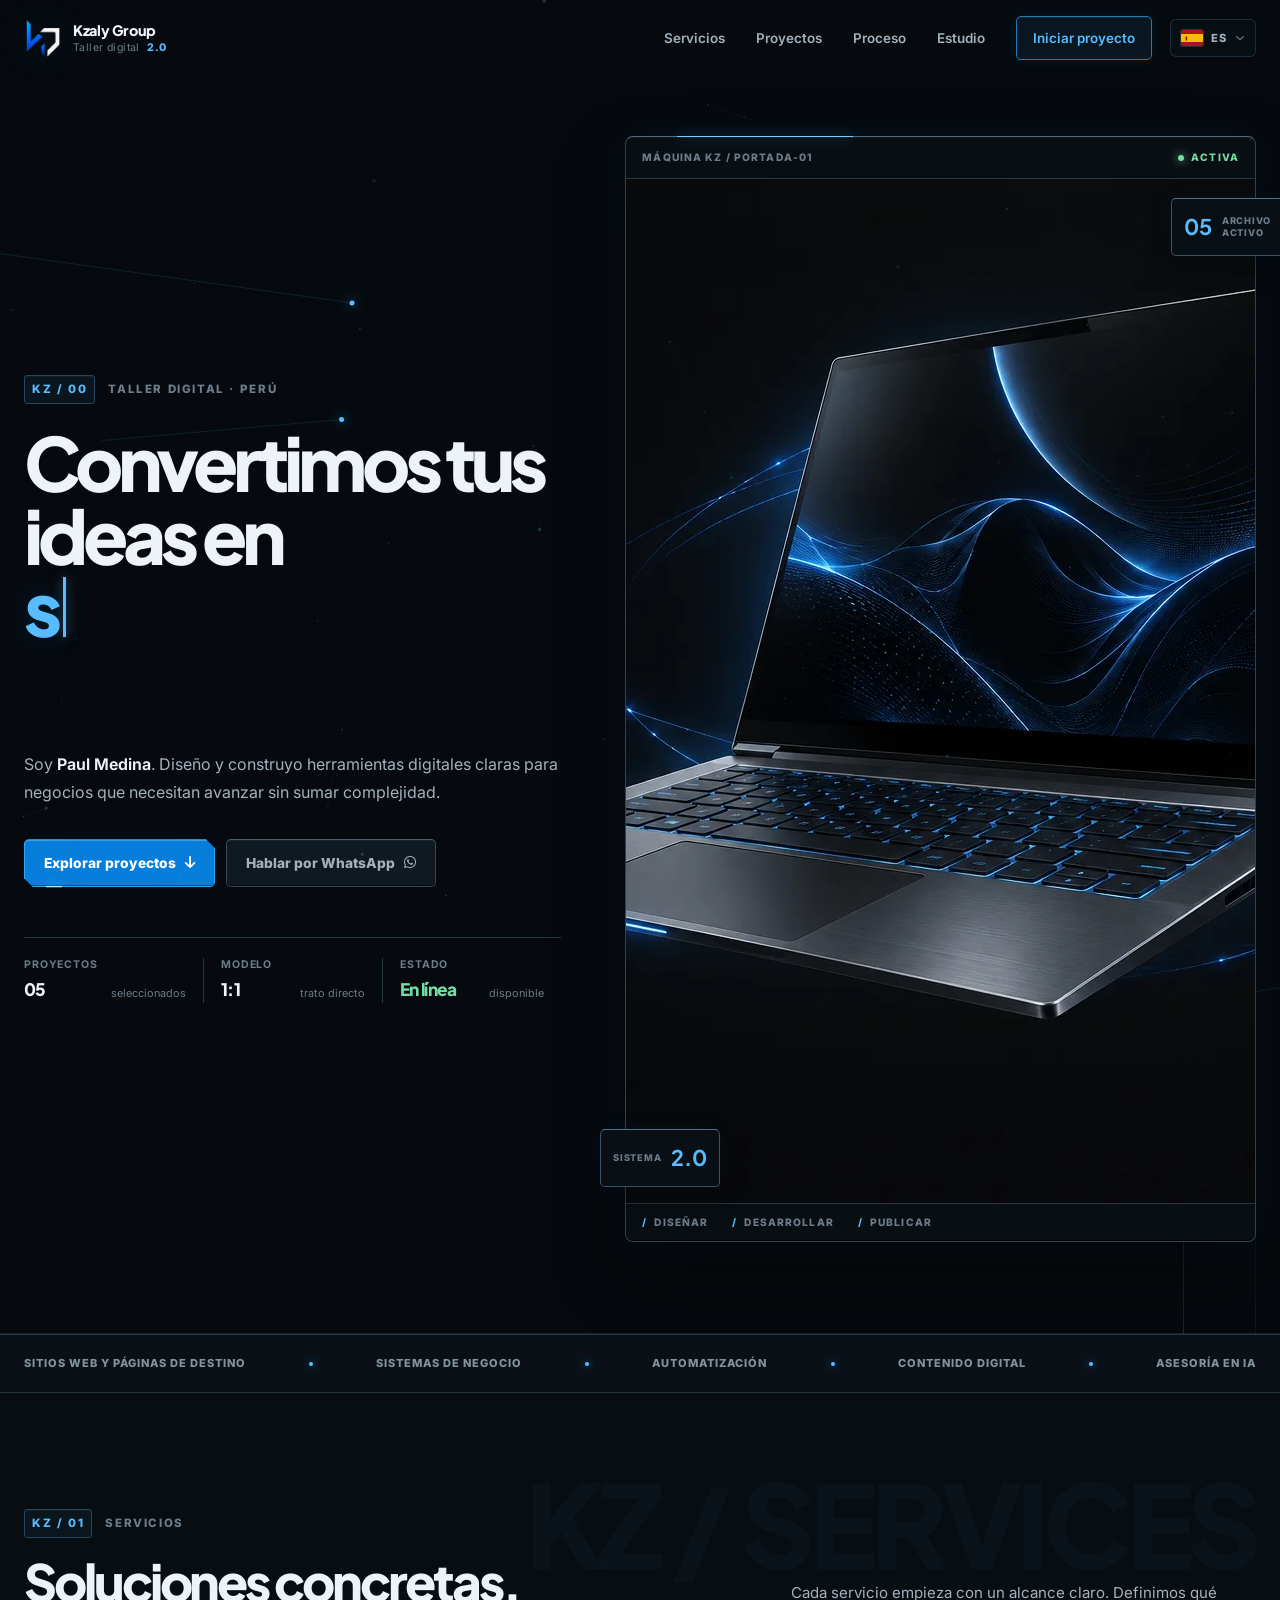
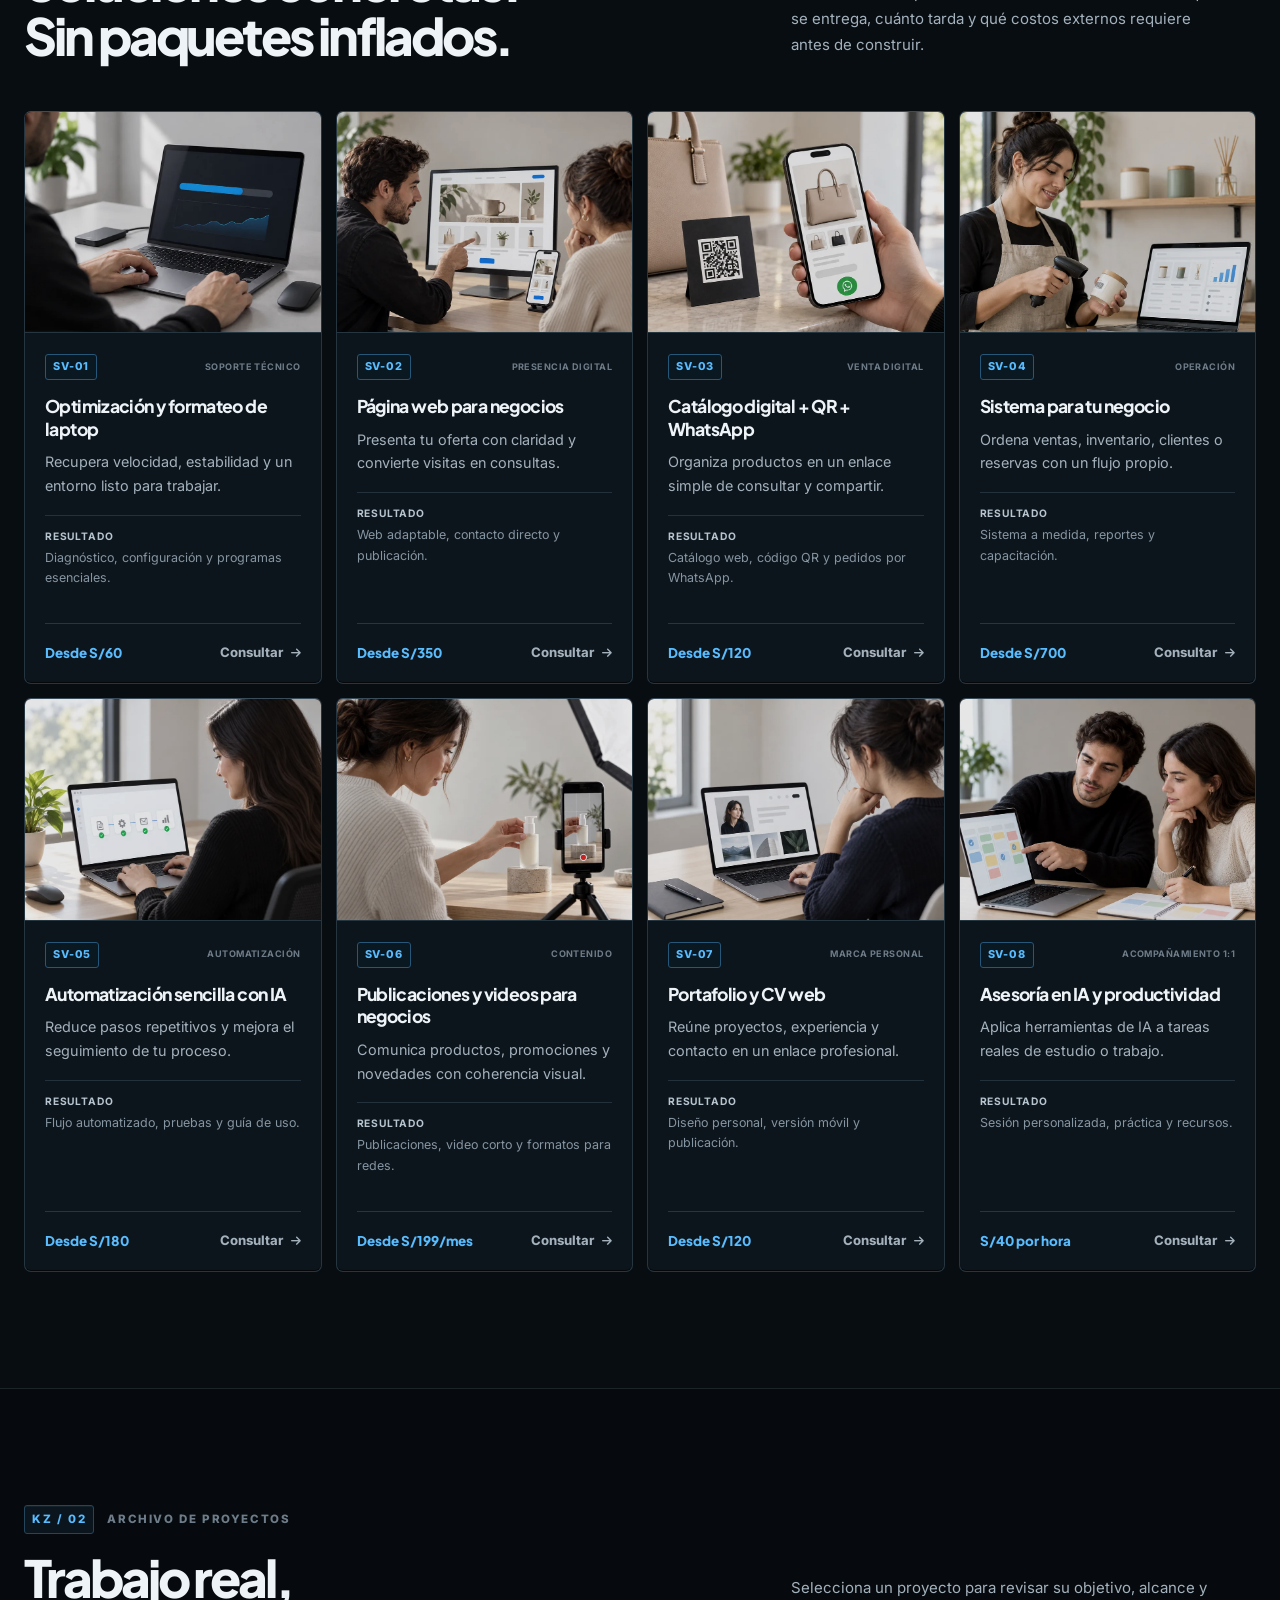
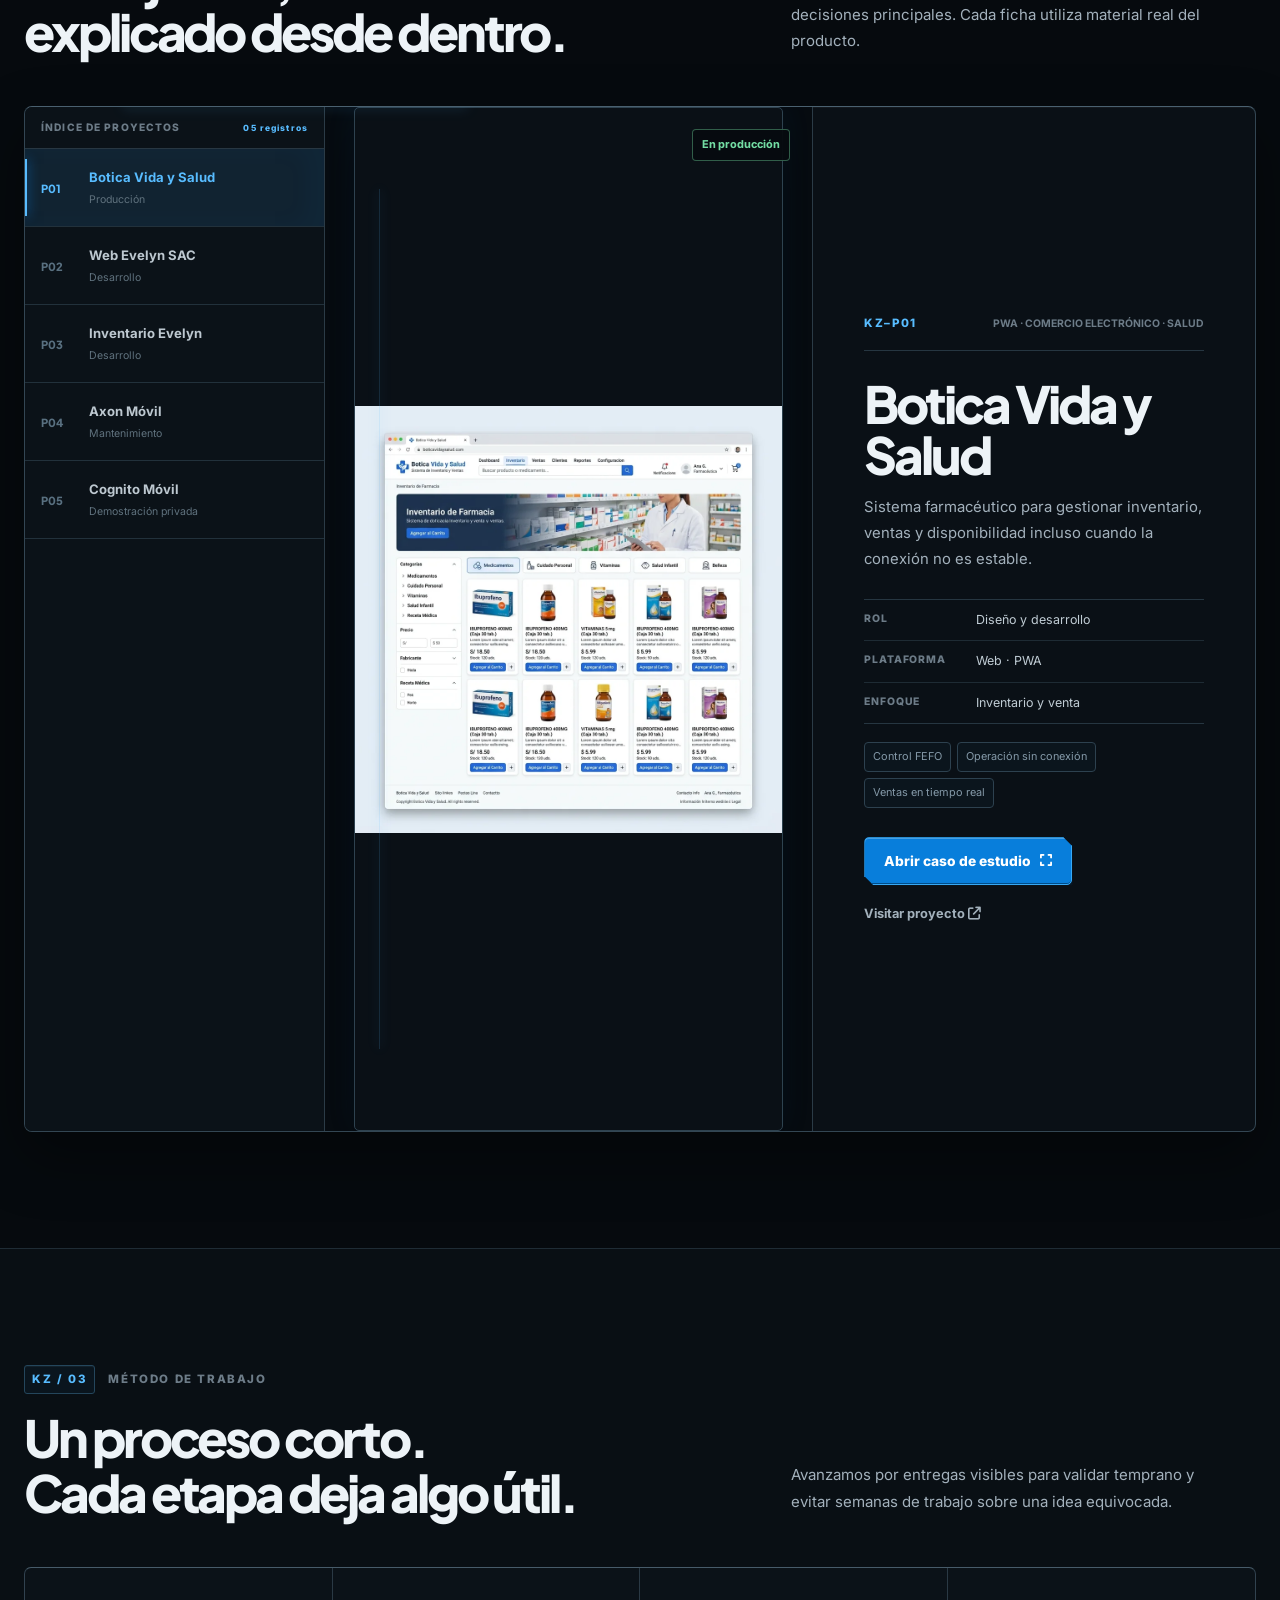
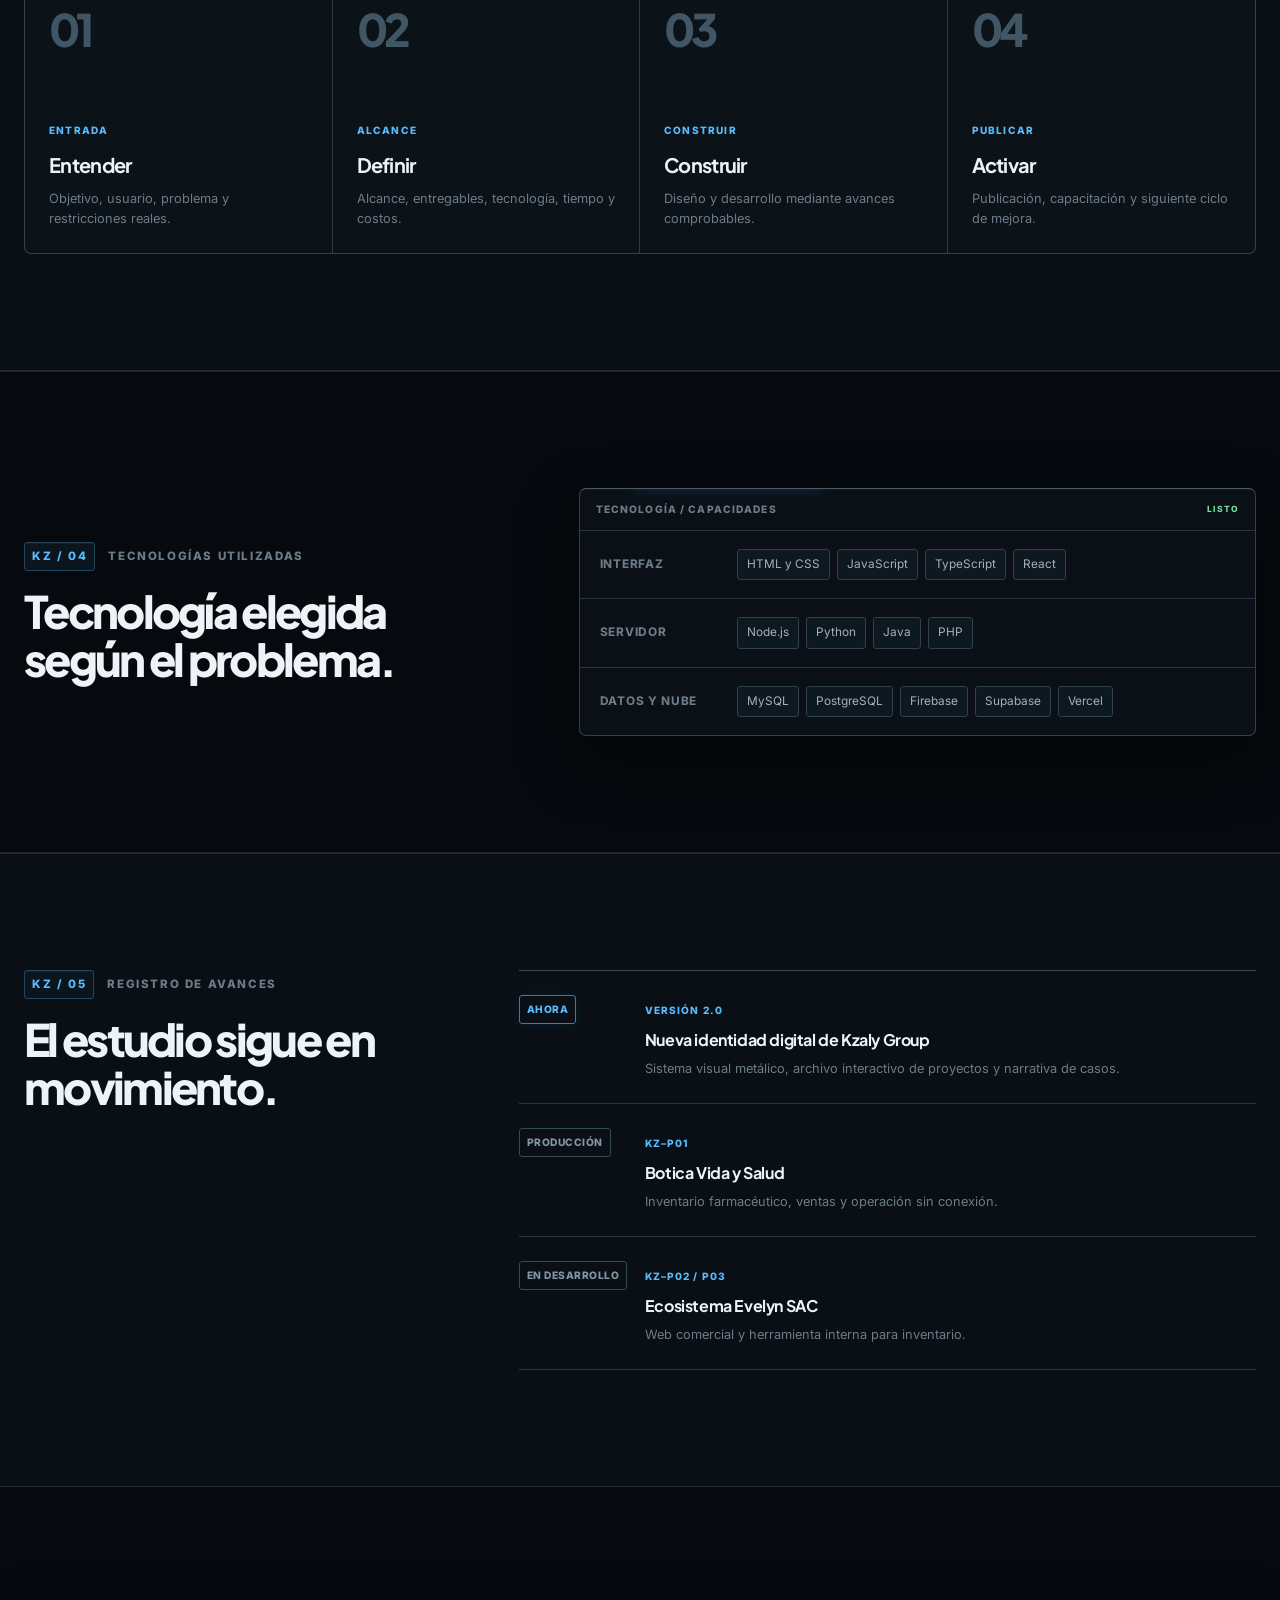
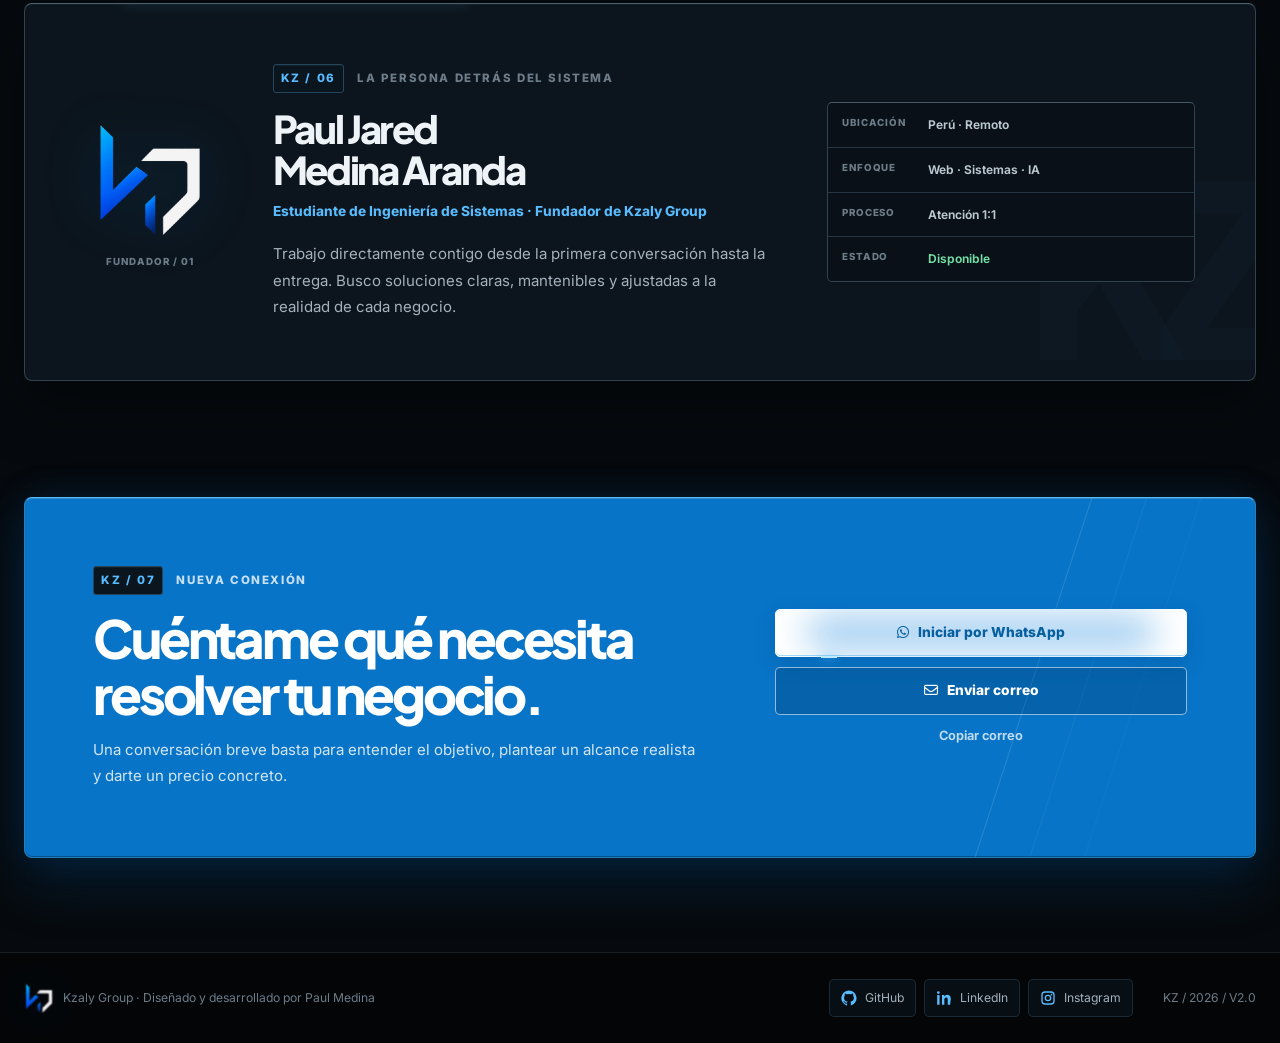
==== commit 992225c2: "feat: lanzar portafolio 2.0 multilingue" ====
--- a/index.html
+++ b/index.html
@@ -3,16 +3,16 @@
 <head>
     <meta charset="UTF-8">
     <meta name="viewport" content="width=device-width, initial-scale=1.0">
-    <title>Kzaly Group | Soluciones digitales por Paul Medina</title>
-    <meta name="description" content="Kzaly Group es el estudio digital independiente de Paul Medina. Páginas web, sistemas para negocios, automatización con IA y contenido digital.">
+    <title>Kzaly Group 2.0 | Soluciones digitales por Paul Medina</title>
+    <meta name="description" content="Kzaly Group es el estudio digital independiente de Paul Medina. Diseño web, sistemas para negocios, automatización con IA y contenido digital.">
     <meta name="keywords" content="Kzaly Group, Paul Medina, páginas web, automatización, sistemas para negocios, portafolio, Perú">
     <meta name="author" content="Paul Jared Medina Aranda">
-    <meta name="theme-color" content="#07090d">
-    <meta property="og:title" content="Kzaly Group | Soluciones digitales">
-    <meta property="og:description" content="Tecnología útil para negocios reales. Un estudio digital independiente fundado por Paul Medina.">
+    <meta name="theme-color" content="#070b10">
+    <meta property="og:title" content="Kzaly Group 2.0 | Soluciones digitales">
+    <meta property="og:description" content="Tecnología útil para negocios reales. Diseño, desarrollo y automatización por Paul Medina.">
     <meta property="og:type" content="website">
 
-    <link rel="icon" type="image/webp" href="assets/logo-kaiz.webp">
+    <link rel="icon" type="image/png" href="assets/logo-kzaly-transparent.png">
     <link rel="preconnect" href="https://fonts.googleapis.com">
     <link rel="preconnect" href="https://fonts.gstatic.com" crossorigin>
     <link href="https://fonts.googleapis.com/css2?family=Inter:wght@400;500;600&family=Plus+Jakarta+Sans:wght@500;600;700;800&display=swap" rel="stylesheet">
@@ -21,162 +21,210 @@
 </head>
 <body>
     <a class="skip-link" href="#contenido">Saltar al contenido</a>
+    <canvas class="tech-particles" id="tech-particles" aria-hidden="true"></canvas>
 
     <header class="site-header" id="site-header">
         <div class="container header-inner">
             <a class="brand" href="#inicio" aria-label="Kzaly Group, inicio">
-                <span class="brand-mark" aria-hidden="true">
-                    <img src="assets/logo-kaiz.webp" alt="">
-                </span>
+                <span class="brand-mark" aria-hidden="true"><img src="assets/logo-kzaly-transparent.png" alt="" width="1536" height="1536"></span>
                 <span class="brand-copy">
                     <strong>Kzaly Group</strong>
-                    <small>Estudio digital independiente</small>
+                    <small>Taller digital <b>2.0</b></small>
                 </span>
             </a>
 
-            <nav class="desktop-nav" aria-label="Navegación principal">
-                <a href="#servicios">Servicios</a>
-                <a href="#proyectos">Proyectos</a>
-                <a href="#perfil">Perfil</a>
-                <a class="nav-cta" href="#contacto">Conversemos</a>
-            </nav>
-
-            <button class="menu-button" id="menu-button" type="button" aria-label="Abrir menú" aria-expanded="false" aria-controls="mobile-nav">
-                <span></span><span></span>
-            </button>
+            <div class="header-actions">
+                <nav class="desktop-nav" aria-label="Navegación principal">
+                    <a href="#servicios">Servicios</a>
+                    <a href="#proyectos">Proyectos</a>
+                    <a href="#proceso">Proceso</a>
+                    <a href="#perfil">Estudio</a>
+                    <a class="nav-cta" href="#contacto">Iniciar proyecto</a>
+                </nav>
+
+                <div class="language-switcher" data-language-switcher>
+                    <button class="language-trigger" type="button" aria-label="Cambiar idioma" aria-haspopup="listbox" aria-expanded="false">
+                        <img src="assets/flags/es.svg" alt="" width="22" height="16" data-current-flag>
+                        <span data-current-language>ES</span>
+                        <i class="fas fa-chevron-down" aria-hidden="true"></i>
+                    </button>
+                    <div class="language-menu" role="listbox" aria-label="Seleccionar idioma" hidden>
+                        <button type="button" role="option" aria-selected="true" data-language="es"><img src="assets/flags/es.svg" alt="" width="22" height="16"><span>Español</span><small>ES</small></button>
+                        <button type="button" role="option" aria-selected="false" data-language="en"><img src="assets/flags/gb.svg" alt="" width="22" height="16"><span>English</span><small>EN</small></button>
+                        <button type="button" role="option" aria-selected="false" data-language="fr"><img src="assets/flags/fr.svg" alt="" width="22" height="16"><span>Français</span><small>FR</small></button>
+                        <button type="button" role="option" aria-selected="false" data-language="pt"><img src="assets/flags/pt.svg" alt="" width="22" height="16"><span>Português</span><small>PT</small></button>
+                        <button type="button" role="option" aria-selected="false" data-language="ja"><img src="assets/flags/jp.svg" alt="" width="22" height="16"><span>日本語</span><small>JA</small></button>
+                        <button type="button" role="option" aria-selected="false" data-language="ko"><img src="assets/flags/kr.svg" alt="" width="22" height="16"><span>한국어</span><small>KO</small></button>
+                        <button type="button" role="option" aria-selected="false" data-language="ru"><img src="assets/flags/ru.svg" alt="" width="22" height="16"><span>Русский</span><small>RU</small></button>
+                    </div>
+                </div>
+
+                <button class="menu-button" id="menu-button" type="button" aria-label="Abrir menú" aria-expanded="false" aria-controls="mobile-nav">
+                    <span></span><span></span>
+                </button>
+            </div>
         </div>
 
         <nav class="mobile-nav" id="mobile-nav" aria-label="Navegación móvil" hidden>
             <a href="#servicios">Servicios</a>
             <a href="#proyectos">Proyectos</a>
-            <a href="#perfil">Perfil</a>
-            <a href="#contacto">Conversemos</a>
+            <a href="#proceso">Proceso</a>
+            <a href="#perfil">Estudio</a>
+            <a href="#contacto">Iniciar proyecto</a>
         </nav>
     </header>
 
     <main id="contenido">
         <section class="hero" id="inicio">
+            <div class="hero-signal" aria-hidden="true">
+                <span></span><span></span><span></span><span></span>
+            </div>
+
             <div class="container hero-grid">
                 <div class="hero-copy reveal">
-                    <p class="eyebrow"><span></span> Tecnología útil para negocios reales</p>
-                    <h1>Soluciones digitales que hacen <em>más simple</em> tu negocio.</h1>
-                    <p class="hero-lead">
-                        Soy <strong>Paul Medina</strong>, estudiante de Ingeniería de Sistemas y fundador de Kzaly Group. Diseño páginas web, sistemas ligeros, automatizaciones y contenido digital con un enfoque claro: resolver bien, sin complicar de más.
-                    </p>
+                    <p class="eyebrow"><span>KZ / 00</span> Taller digital · Perú</p>
+                    <h1>
+                        Convertimos tus ideas en
+                        <span class="typewriter-line">
+                            <span class="typewriter" data-typewriter>sitios web que venden.</span><i aria-hidden="true"></i>
+                        </span>
+                    </h1>
+                    <p class="sr-only">Convertimos tus ideas en sitios web que venden, sistemas que organizan, procesos que avanzan y experiencias que conectan.</p>
+                    <p class="hero-lead">Soy <strong>Paul Medina</strong>. Diseño y construyo herramientas digitales claras para negocios que necesitan avanzar sin sumar complejidad.</p>
+
                     <div class="hero-actions">
-                        <a class="button button-primary" href="#servicios">Ver servicios <i class="fas fa-arrow-down"></i></a>
-                        <a class="button button-secondary" href="https://wa.me/51952449319" target="_blank" rel="noopener">Escríbeme por WhatsApp <i class="fab fa-whatsapp"></i></a>
-                    </div>
+                        <a class="button button-primary energy-button" href="#proyectos">Explorar proyectos <i class="fas fa-arrow-down" aria-hidden="true"></i></a>
+                        <a class="button button-secondary" href="https://wa.me/51952449319" target="_blank" rel="noopener">Hablar por WhatsApp <i class="fab fa-whatsapp" aria-hidden="true"></i></a>
+                    </div>
+
                     <ul class="hero-facts" aria-label="Datos destacados">
-                        <li><strong>5</strong><span>proyectos seleccionados</span></li>
-                        <li><strong>3+</strong><span>años aprendiendo y creando</span></li>
-                        <li><strong>1:1</strong><span>atención directa conmigo</span></li>
+                        <li><span>Proyectos</span><strong>05</strong><small>seleccionados</small></li>
+                        <li><span>Modelo</span><strong>1:1</strong><small>trato directo</small></li>
+                        <li><span>Estado</span><strong class="online-text">En línea</strong><small>disponible</small></li>
                     </ul>
                 </div>
 
-                <aside class="hero-panel reveal reveal-delay" aria-label="Áreas de trabajo">
-                    <div class="hero-panel-brand">
-                        <span class="hero-logo"><img src="assets/logo-kaiz.webp" alt="Logo de Kzaly Group"></span>
-                        <p>Diseño, desarrollo y acompañamiento directo en cada proyecto.</p>
-                    </div>
-                    <div class="capability-list">
-                        <div><span>01</span><strong>Presencia digital</strong><small>Webs, landing pages y portafolios.</small></div>
-                        <div><span>02</span><strong>Operación del negocio</strong><small>Sistemas, inventario y catálogos.</small></div>
-                        <div><span>03</span><strong>Tiempo y productividad</strong><small>Automatización y asesoría con IA.</small></div>
-                        <div><span>04</span><strong>Comunicación</strong><small>Contenido claro para redes sociales.</small></div>
-                    </div>
-                </aside>
-            </div>
-        </section>
+                <div class="hero-visual reveal reveal-delay" data-tilt-zone>
+                    <div class="machine-frame">
+                        <div class="machine-topbar">
+                            <span>MÁQUINA KZ / PORTADA-01</span>
+                            <span class="live-state"><i aria-hidden="true"></i> ACTIVA</span>
+                        </div>
+                        <div class="machine-art" data-tilt-item>
+                            <img src="assets/kzaly-hero-laptop.webp" alt="Laptop metálica flotante rodeada por finos flujos de datos azules" width="1536" height="1024" fetchpriority="high">
+                        </div>
+                        <div class="machine-footer">
+                            <span>DISEÑAR</span><span>DESARROLLAR</span><span>PUBLICAR</span>
+                        </div>
+                    </div>
+                    <div class="floating-readout readout-top" aria-hidden="true"><b>05</b><span>ARCHIVO<br>ACTIVO</span></div>
+                    <div class="floating-readout readout-bottom" aria-hidden="true"><span>SISTEMA</span><b>2.0</b></div>
+                </div>
+            </div>
+        </section>
+
+        <div class="capability-rail" aria-label="Áreas de trabajo">
+            <div class="container capability-track">
+                <span>Sitios web y páginas de destino</span><i></i><span>Sistemas de negocio</span><i></i><span>Automatización</span><i></i><span>Contenido digital</span><i></i><span>Asesoría en IA</span>
+            </div>
+        </div>
 
         <section class="section services-section" id="servicios">
             <div class="container">
                 <div class="section-heading reveal">
                     <div>
-                        <p class="eyebrow"><span></span> Servicios</p>
-                        <h2>Empieza con lo que tu negocio necesita hoy.</h2>
-                    </div>
-                    <p>Precios de lanzamiento con un alcance claro. Antes de comenzar, definimos entregables, tiempos y costos externos como dominio, hosting o suscripciones.</p>
+                        <p class="eyebrow"><span>KZ / 01</span> Servicios</p>
+                        <h2>Soluciones concretas.<br>Sin paquetes inflados.</h2>
+                    </div>
+                    <p>Cada servicio empieza con un alcance claro. Definimos qué se entrega, cuánto tarda y qué costos externos requiere antes de construir.</p>
                 </div>
 
                 <div class="services-grid">
                     <article class="service-card reveal">
-                        <div class="service-image"><img src="assets/services/optimizacion-laptop.webp" alt="Técnico optimizando una laptop" loading="lazy" decoding="async"></div>
-                        <div class="service-body">
-                            <span class="service-number">01</span>
+                        <div class="service-image"><img src="assets/services/optimizacion-laptop.webp" alt="Técnico optimizando una laptop" width="900" height="1125" loading="lazy" decoding="async"></div>
+                        <div class="service-body">
+                            <div class="service-meta"><span>SV-01</span><small>Soporte técnico</small></div>
                             <h3>Optimización y formateo de laptop</h3>
-                            <p>Limpieza del sistema, configuración y programas esenciales para dejar tu equipo listo para trabajar.</p>
-                            <div class="service-footer"><strong>Desde S/60</strong><a href="https://wa.me/51952449319?text=Hola%2C%20quiero%20consultar%20por%20la%20optimizaci%C3%B3n%20de%20mi%20laptop" target="_blank" rel="noopener" aria-label="Consultar optimización de laptop">Consultar <i class="fas fa-arrow-right"></i></a></div>
-                        </div>
-                    </article>
-
-                    <article class="service-card reveal">
-                        <div class="service-image"><img src="assets/services/pagina-web-landing.webp" alt="Diseñador revisando una página web adaptable" loading="lazy" decoding="async"></div>
-                        <div class="service-body">
-                            <span class="service-number">02</span>
-                            <h3>Página web y landing para negocios</h3>
-                            <p>Una presencia digital clara, adaptable a celular y preparada para convertir visitas en consultas.</p>
-                            <div class="service-footer"><strong>Desde S/350</strong><a href="https://wa.me/51952449319?text=Hola%2C%20quiero%20cotizar%20una%20p%C3%A1gina%20web" target="_blank" rel="noopener" aria-label="Consultar página web">Consultar <i class="fas fa-arrow-right"></i></a></div>
-                        </div>
-                    </article>
-
-                    <article class="service-card reveal">
-                        <div class="service-image"><img src="assets/services/catalogo-digital.webp" alt="Catálogo digital abierto desde un código QR" loading="lazy" decoding="async"></div>
-                        <div class="service-body">
-                            <span class="service-number">03</span>
+                            <p>Recupera velocidad, estabilidad y un entorno listo para trabajar.</p>
+                            <p class="service-outcome"><strong>Resultado</strong> Diagnóstico, configuración y programas esenciales.</p>
+                            <div class="service-footer"><strong>Desde S/60</strong><a href="https://wa.me/51952449319?text=Hola%2C%20quiero%20consultar%20por%20la%20optimizaci%C3%B3n%20de%20mi%20laptop" target="_blank" rel="noopener">Consultar <i class="fas fa-arrow-right" aria-hidden="true"></i></a></div>
+                        </div>
+                    </article>
+
+                    <article class="service-card reveal">
+                        <div class="service-image"><img src="assets/services/pagina-web-landing.webp" alt="Diseñador revisando una página web adaptable" width="900" height="1125" loading="lazy" decoding="async"></div>
+                        <div class="service-body">
+                            <div class="service-meta"><span>SV-02</span><small>Presencia digital</small></div>
+                        <h3>Página web para negocios</h3>
+                            <p>Presenta tu oferta con claridad y convierte visitas en consultas.</p>
+                            <p class="service-outcome"><strong>Resultado</strong> Web adaptable, contacto directo y publicación.</p>
+                            <div class="service-footer"><strong>Desde S/350</strong><a href="https://wa.me/51952449319?text=Hola%2C%20quiero%20cotizar%20una%20p%C3%A1gina%20web" target="_blank" rel="noopener">Consultar <i class="fas fa-arrow-right" aria-hidden="true"></i></a></div>
+                        </div>
+                    </article>
+
+                    <article class="service-card reveal">
+                        <div class="service-image"><img src="assets/services/catalogo-digital.webp" alt="Catálogo digital abierto desde un código QR" width="900" height="1125" loading="lazy" decoding="async"></div>
+                        <div class="service-body">
+                            <div class="service-meta"><span>SV-03</span><small>Venta digital</small></div>
                             <h3>Catálogo digital + QR + WhatsApp</h3>
-                            <p>Productos organizados en un enlace fácil de compartir, con acceso rápido desde QR y WhatsApp.</p>
-                            <div class="service-footer"><strong>Desde S/120</strong><a href="https://wa.me/51952449319?text=Hola%2C%20quiero%20un%20cat%C3%A1logo%20digital" target="_blank" rel="noopener" aria-label="Consultar catálogo digital">Consultar <i class="fas fa-arrow-right"></i></a></div>
-                        </div>
-                    </article>
-
-                    <article class="service-card reveal">
-                        <div class="service-image"><img src="assets/services/sistema-negocio.webp" alt="Propietaria usando un sistema de inventario" loading="lazy" decoding="async"></div>
-                        <div class="service-body">
-                            <span class="service-number">04</span>
+                            <p>Organiza productos en un enlace simple de consultar y compartir.</p>
+                            <p class="service-outcome"><strong>Resultado</strong> Catálogo web, código QR y pedidos por WhatsApp.</p>
+                            <div class="service-footer"><strong>Desde S/120</strong><a href="https://wa.me/51952449319?text=Hola%2C%20quiero%20un%20cat%C3%A1logo%20digital" target="_blank" rel="noopener">Consultar <i class="fas fa-arrow-right" aria-hidden="true"></i></a></div>
+                        </div>
+                    </article>
+
+                    <article class="service-card reveal">
+                        <div class="service-image"><img src="assets/services/sistema-negocio.webp" alt="Propietaria usando un sistema de inventario" width="900" height="1125" loading="lazy" decoding="async"></div>
+                        <div class="service-body">
+                            <div class="service-meta"><span>SV-04</span><small>Operación</small></div>
                             <h3>Sistema para tu negocio</h3>
-                            <p>Soluciones pequeñas y personalizadas para organizar ventas, inventario, clientes o reservas.</p>
-                            <div class="service-footer"><strong>Desde S/700</strong><a href="https://wa.me/51952449319?text=Hola%2C%20quiero%20evaluar%20un%20sistema%20para%20mi%20negocio" target="_blank" rel="noopener" aria-label="Consultar sistema para negocio">Consultar <i class="fas fa-arrow-right"></i></a></div>
-                        </div>
-                    </article>
-
-                    <article class="service-card reveal">
-                        <div class="service-image"><img src="assets/services/automatizacion-ia.webp" alt="Flujo sencillo de automatización en una laptop" loading="lazy" decoding="async"></div>
-                        <div class="service-body">
-                            <span class="service-number">05</span>
+                            <p>Ordena ventas, inventario, clientes o reservas con un flujo propio.</p>
+                            <p class="service-outcome"><strong>Resultado</strong> Sistema a medida, reportes y capacitación.</p>
+                            <div class="service-footer"><strong>Desde S/700</strong><a href="https://wa.me/51952449319?text=Hola%2C%20quiero%20evaluar%20un%20sistema%20para%20mi%20negocio" target="_blank" rel="noopener">Consultar <i class="fas fa-arrow-right" aria-hidden="true"></i></a></div>
+                        </div>
+                    </article>
+
+                    <article class="service-card reveal">
+                        <div class="service-image"><img src="assets/services/automatizacion-ia.webp" alt="Flujo sencillo de automatización en una laptop" width="900" height="1125" loading="lazy" decoding="async"></div>
+                        <div class="service-body">
+                            <div class="service-meta"><span>SV-05</span><small>Automatización</small></div>
                             <h3>Automatización sencilla con IA</h3>
-                            <p>Reduce tareas repetitivas y mejora el seguimiento con un flujo práctico adaptado a tu proceso.</p>
-                            <div class="service-footer"><strong>Desde S/180</strong><a href="https://wa.me/51952449319?text=Hola%2C%20quiero%20automatizar%20una%20tarea%20de%20mi%20negocio" target="_blank" rel="noopener" aria-label="Consultar automatización con IA">Consultar <i class="fas fa-arrow-right"></i></a></div>
-                        </div>
-                    </article>
-
-                    <article class="service-card reveal">
-                        <div class="service-image"><img src="assets/services/posts-videos.webp" alt="Creación profesional de contenido para redes" loading="lazy" decoding="async"></div>
-                        <div class="service-body">
-                            <span class="service-number">06</span>
-                            <h3>Posts y videos para negocios</h3>
-                            <p>Contenido visual constante y coherente para mantener activas las redes sociales de tu marca.</p>
-                            <div class="service-footer"><strong>Desde S/199/mes</strong><a href="https://wa.me/51952449319?text=Hola%2C%20quiero%20contenido%20para%20las%20redes%20de%20mi%20negocio" target="_blank" rel="noopener" aria-label="Consultar contenido para redes">Consultar <i class="fas fa-arrow-right"></i></a></div>
-                        </div>
-                    </article>
-
-                    <article class="service-card reveal">
-                        <div class="service-image"><img src="assets/services/portafolio-cv.webp" alt="Estudiante revisando su portafolio web" loading="lazy" decoding="async"></div>
-                        <div class="service-body">
-                            <span class="service-number">07</span>
+                            <p>Reduce pasos repetitivos y mejora el seguimiento de tu proceso.</p>
+                            <p class="service-outcome"><strong>Resultado</strong> Flujo automatizado, pruebas y guía de uso.</p>
+                            <div class="service-footer"><strong>Desde S/180</strong><a href="https://wa.me/51952449319?text=Hola%2C%20quiero%20automatizar%20una%20tarea%20de%20mi%20negocio" target="_blank" rel="noopener">Consultar <i class="fas fa-arrow-right" aria-hidden="true"></i></a></div>
+                        </div>
+                    </article>
+
+                    <article class="service-card reveal">
+                        <div class="service-image"><img src="assets/services/posts-videos.webp" alt="Creación profesional de contenido para redes" width="900" height="1125" loading="lazy" decoding="async"></div>
+                        <div class="service-body">
+                            <div class="service-meta"><span>SV-06</span><small>Contenido</small></div>
+                            <h3>Publicaciones y videos para negocios</h3>
+                            <p>Comunica productos, promociones y novedades con coherencia visual.</p>
+                            <p class="service-outcome"><strong>Resultado</strong> Publicaciones, video corto y formatos para redes.</p>
+                            <div class="service-footer"><strong>Desde S/199/mes</strong><a href="https://wa.me/51952449319?text=Hola%2C%20quiero%20contenido%20para%20las%20redes%20de%20mi%20negocio" target="_blank" rel="noopener">Consultar <i class="fas fa-arrow-right" aria-hidden="true"></i></a></div>
+                        </div>
+                    </article>
+
+                    <article class="service-card reveal">
+                        <div class="service-image"><img src="assets/services/portafolio-cv.webp" alt="Estudiante revisando su portafolio web" width="900" height="1125" loading="lazy" decoding="async"></div>
+                        <div class="service-body">
+                            <div class="service-meta"><span>SV-07</span><small>Marca personal</small></div>
                             <h3>Portafolio y CV web</h3>
-                            <p>Una presentación profesional para mostrar tus proyectos, habilidades y experiencia desde un solo enlace.</p>
-                            <div class="service-footer"><strong>Desde S/120</strong><a href="https://wa.me/51952449319?text=Hola%2C%20quiero%20crear%20mi%20portafolio%20web" target="_blank" rel="noopener" aria-label="Consultar portafolio web">Consultar <i class="fas fa-arrow-right"></i></a></div>
-                        </div>
-                    </article>
-
-                    <article class="service-card reveal">
-                        <div class="service-image"><img src="assets/services/asesoria-ia.webp" alt="Sesión personalizada de IA y productividad" loading="lazy" decoding="async"></div>
-                        <div class="service-body">
-                            <span class="service-number">08</span>
+                            <p>Reúne proyectos, experiencia y contacto en un enlace profesional.</p>
+                            <p class="service-outcome"><strong>Resultado</strong> Diseño personal, versión móvil y publicación.</p>
+                            <div class="service-footer"><strong>Desde S/120</strong><a href="https://wa.me/51952449319?text=Hola%2C%20quiero%20crear%20mi%20portafolio%20web" target="_blank" rel="noopener">Consultar <i class="fas fa-arrow-right" aria-hidden="true"></i></a></div>
+                        </div>
+                    </article>
+
+                    <article class="service-card reveal">
+                        <div class="service-image"><img src="assets/services/asesoria-ia.webp" alt="Sesión personalizada de IA y productividad" width="900" height="1125" loading="lazy" decoding="async"></div>
+                        <div class="service-body">
+                            <div class="service-meta"><span>SV-08</span><small>Acompañamiento 1:1</small></div>
                             <h3>Asesoría en IA y productividad</h3>
-                            <p>Aprende a elegir y usar herramientas de IA para estudiar, trabajar y organizarte mejor.</p>
-                            <div class="service-footer"><strong>S/40 por hora</strong><a href="https://wa.me/51952449319?text=Hola%2C%20quiero%20agendar%20una%20asesor%C3%ADa%20de%20IA" target="_blank" rel="noopener" aria-label="Consultar asesoría en IA">Consultar <i class="fas fa-arrow-right"></i></a></div>
+                            <p>Aplica herramientas de IA a tareas reales de estudio o trabajo.</p>
+                            <p class="service-outcome"><strong>Resultado</strong> Sesión personalizada, práctica y recursos.</p>
+                            <div class="service-footer"><strong>S/40 por hora</strong><a href="https://wa.me/51952449319?text=Hola%2C%20quiero%20agendar%20una%20asesor%C3%ADa%20de%20IA" target="_blank" rel="noopener">Consultar <i class="fas fa-arrow-right" aria-hidden="true"></i></a></div>
                         </div>
                     </article>
                 </div>
@@ -187,78 +235,76 @@
             <div class="container">
                 <div class="section-heading reveal">
                     <div>
-                        <p class="eyebrow"><span></span> Trabajo realizado</p>
-                        <h2>Proyectos que ya resolvieron problemas reales.</h2>
-                    </div>
-                    <p>Una selección de productos web y móviles desarrollados para salud, conectividad, inventario y aprendizaje.</p>
-                </div>
-
-                <div class="projects-grid">
-                    <article class="project-card project-card-featured reveal">
-                        <a class="project-media" href="https://www.boticavidaysalud.com/" target="_blank" rel="noopener">
-                            <img src="assets/botica_vida_salud.png" alt="Sitio de Botica Vida y Salud" loading="lazy">
-                            <span class="status status-live">En producción</span>
-                        </a>
-                        <div class="project-content">
-                            <p class="project-type">PWA · E-commerce · Salud</p>
-                            <h3>Botica Vida y Salud</h3>
-                            <p>Sistema farmacéutico con gestión de inventario, control FEFO, ventas en tiempo real y funcionamiento offline.</p>
-                            <a href="https://www.boticavidaysalud.com/" target="_blank" rel="noopener">Visitar proyecto <i class="fas fa-arrow-up-right-from-square"></i></a>
-                        </div>
-                    </article>
-
-                    <article class="project-card reveal">
-                        <a class="project-media" href="https://evelynsac-web.vercel.app/" target="_blank" rel="noopener">
-                            <img src="assets/evelyn_sac_web.png" alt="Sitio corporativo de Evelyn SAC" loading="lazy">
-                            <span class="status">En desarrollo</span>
-                        </a>
-                        <div class="project-content">
-                            <p class="project-type">Web corporativa · ISP</p>
-                            <h3>Evelyn SAC Web</h3>
-                            <p>Web comercial para presentar servicios de fibra óptica, televisión y telefonía con una experiencia clara.</p>
-                            <a href="https://evelynsac-web.vercel.app/" target="_blank" rel="noopener">Ver avance <i class="fas fa-arrow-up-right-from-square"></i></a>
-                        </div>
-                    </article>
-
-                    <article class="project-card reveal">
-                        <a class="project-media" href="https://inventario-evelyn-sac.onrender.com" target="_blank" rel="noopener">
-                            <img src="assets/inventario_evelyn_sac.png" alt="Sistema de inventario Evelyn SAC" loading="lazy">
-                            <span class="status">En desarrollo</span>
-                        </a>
-                        <div class="project-content">
-                            <p class="project-type">Sistema web · Inventario</p>
-                            <h3>Inventario Evelyn SAC</h3>
-                            <p>Control de stock, trazabilidad de materiales y reportes para una operación de telecomunicaciones.</p>
-                            <a href="https://inventario-evelyn-sac.onrender.com" target="_blank" rel="noopener">Ver avance <i class="fas fa-arrow-up-right-from-square"></i></a>
-                        </div>
-                    </article>
-
-                    <article class="project-card reveal">
-                        <div class="project-media">
-                            <img src="assets/axon_mobile.png" alt="Aplicación Axon Mobile" loading="lazy">
-                            <span class="status">En mantenimiento</span>
-                        </div>
-                        <div class="project-content">
-                            <p class="project-type">Aplicación móvil</p>
-                            <h3>Axon Mobile</h3>
-                            <p>Aplicación móvil con interfaz moderna, navegación clara y un ciclo continuo de mejoras.</p>
-                            <span class="project-disabled">Vista privada</span>
-                        </div>
-                    </article>
-
-                    <article class="project-card reveal">
-                        <div class="project-media project-media-contain">
-                            <img src="assets/cognito_1.jpg" alt="Aplicación Cognito Mobile" loading="lazy">
-                            <span class="status">Demo privada</span>
-                        </div>
-                        <div class="project-content">
-                            <p class="project-type">React Native · Aprendizaje</p>
-                            <h3>Cognito Mobile</h3>
-                            <p>Trivia gamificada con modo offline, notificaciones y transiciones pensadas para una experiencia ágil.</p>
-                            <span class="project-disabled">Vista privada</span>
-                        </div>
-                    </article>
-                </div>
+                        <p class="eyebrow"><span>KZ / 02</span> Archivo de proyectos</p>
+                        <h2>Trabajo real,<br>explicado desde dentro.</h2>
+                    </div>
+                    <p>Selecciona un proyecto para revisar su objetivo, alcance y decisiones principales. Cada ficha utiliza material real del producto.</p>
+                </div>
+
+                <div class="project-console reveal">
+                    <div class="project-selector" role="tablist" aria-label="Seleccionar proyecto">
+                        <div class="project-selector-head"><span>ÍNDICE DE PROYECTOS</span><small>05 registros</small></div>
+                        <button class="project-tab active" type="button" role="tab" aria-selected="true" data-project="botica">
+                            <span>P01</span><strong>Botica Vida y Salud</strong><small>Producción</small>
+                        </button>
+                        <button class="project-tab" type="button" role="tab" aria-selected="false" tabindex="-1" data-project="evelyn">
+                            <span>P02</span><strong>Web Evelyn SAC</strong><small>Desarrollo</small>
+                        </button>
+                        <button class="project-tab" type="button" role="tab" aria-selected="false" tabindex="-1" data-project="inventario">
+                            <span>P03</span><strong>Inventario Evelyn</strong><small>Desarrollo</small>
+                        </button>
+                        <button class="project-tab" type="button" role="tab" aria-selected="false" tabindex="-1" data-project="axon">
+                            <span>P04</span><strong>Axon Móvil</strong><small>Mantenimiento</small>
+                        </button>
+                        <button class="project-tab" type="button" role="tab" aria-selected="false" tabindex="-1" data-project="cognito">
+                            <span>P05</span><strong>Cognito Móvil</strong><small>Demostración privada</small>
+                        </button>
+                    </div>
+
+                    <article class="project-stage" id="project-stage" role="tabpanel" aria-live="polite">
+                        <div class="project-preview">
+                            <img id="project-image" src="assets/projects/botica-vida-salud.webp" alt="Interfaz del sistema Botica Vida y Salud" width="1024" height="1024">
+                            <div class="preview-scan" aria-hidden="true"></div>
+                            <span class="project-status status-live" id="project-status">En producción</span>
+                        </div>
+                        <div class="project-details">
+                            <div class="project-code"><span id="project-code">KZ–P01</span><small id="project-category">PWA · Comercio electrónico · Salud</small></div>
+                            <h3 id="project-title">Botica Vida y Salud</h3>
+                            <p id="project-description">Sistema farmacéutico para gestionar inventario, ventas y disponibilidad incluso cuando la conexión no es estable.</p>
+                            <dl class="project-specs">
+                                <div><dt>Rol</dt><dd id="project-role">Diseño y desarrollo</dd></div>
+                                <div><dt>Plataforma</dt><dd id="project-platform">Web · PWA</dd></div>
+                                <div><dt>Enfoque</dt><dd id="project-focus">Inventario y venta</dd></div>
+                            </dl>
+                            <ul class="project-deliverables" id="project-deliverables">
+                                <li>Control FEFO</li><li>Operación sin conexión</li><li>Ventas en tiempo real</li>
+                            </ul>
+                            <div class="project-actions">
+                                <button class="button button-primary" id="open-case" type="button" data-open-case="botica">Abrir caso de estudio <i class="fas fa-expand" aria-hidden="true"></i></button>
+                                <a class="project-live-link" id="project-link" href="https://www.boticavidaysalud.com/" target="_blank" rel="noopener">Visitar proyecto <i class="fas fa-arrow-up-right-from-square" aria-hidden="true"></i></a>
+                            </div>
+                        </div>
+                    </article>
+                </div>
+            </div>
+        </section>
+
+        <section class="section process-section" id="proceso">
+            <div class="container">
+                <div class="section-heading reveal">
+                    <div>
+                        <p class="eyebrow"><span>KZ / 03</span> Método de trabajo</p>
+                        <h2>Un proceso corto.<br>Cada etapa deja algo útil.</h2>
+                    </div>
+                    <p>Avanzamos por entregas visibles para validar temprano y evitar semanas de trabajo sobre una idea equivocada.</p>
+                </div>
+
+                <ol class="process-line">
+                    <li class="process-step reveal"><span>01</span><div><small>ENTRADA</small><h3>Entender</h3><p>Objetivo, usuario, problema y restricciones reales.</p></div></li>
+                    <li class="process-step reveal"><span>02</span><div><small>ALCANCE</small><h3>Definir</h3><p>Alcance, entregables, tecnología, tiempo y costos.</p></div></li>
+                    <li class="process-step reveal"><span>03</span><div><small>CONSTRUIR</small><h3>Construir</h3><p>Diseño y desarrollo mediante avances comprobables.</p></div></li>
+                    <li class="process-step reveal"><span>04</span><div><small>PUBLICAR</small><h3>Activar</h3><p>Publicación, capacitación y siguiente ciclo de mejora.</p></div></li>
+                </ol>
             </div>
         </section>
 
@@ -266,31 +312,52 @@
             <div class="container expertise-grid">
                 <div class="section-heading compact reveal">
                     <div>
-                        <p class="eyebrow"><span></span> Herramientas</p>
+                        <p class="eyebrow"><span>KZ / 04</span> Tecnologías utilizadas</p>
                         <h2 id="expertise-title">Tecnología elegida según el problema.</h2>
                     </div>
                 </div>
-                <div class="stack-groups reveal">
-                    <div class="stack-group"><strong>Frontend</strong><div><span>HTML & CSS</span><span>JavaScript</span><span>TypeScript</span><span>React</span></div></div>
-                    <div class="stack-group"><strong>Backend</strong><div><span>Node.js</span><span>Python</span><span>Java</span><span>PHP</span></div></div>
+                <div class="stack-terminal reveal">
+                    <div class="terminal-head"><span>TECNOLOGÍA / CAPACIDADES</span><small>LISTO</small></div>
+                    <div class="stack-group"><strong>Interfaz</strong><div><span>HTML y CSS</span><span>JavaScript</span><span>TypeScript</span><span>React</span></div></div>
+                    <div class="stack-group"><strong>Servidor</strong><div><span>Node.js</span><span>Python</span><span>Java</span><span>PHP</span></div></div>
                     <div class="stack-group"><strong>Datos y nube</strong><div><span>MySQL</span><span>PostgreSQL</span><span>Firebase</span><span>Supabase</span><span>Vercel</span></div></div>
+                </div>
+            </div>
+        </section>
+
+        <section class="section log-section" aria-labelledby="log-title">
+            <div class="container log-grid">
+                <div class="section-heading compact reveal">
+                    <div>
+                        <p class="eyebrow"><span>KZ / 05</span> Registro de avances</p>
+                        <h2 id="log-title">El estudio sigue en movimiento.</h2>
+                    </div>
+                </div>
+                <div class="build-log reveal">
+                    <article><span class="log-state active">Ahora</span><div><small>VERSIÓN 2.0</small><h3>Nueva identidad digital de Kzaly Group</h3><p>Sistema visual metálico, archivo interactivo de proyectos y narrativa de casos.</p></div></article>
+                    <article><span class="log-state">Producción</span><div><small>KZ–P01</small><h3>Botica Vida y Salud</h3><p>Inventario farmacéutico, ventas y operación sin conexión.</p></div></article>
+                    <article><span class="log-state">En desarrollo</span><div><small>KZ–P02 / P03</small><h3>Ecosistema Evelyn SAC</h3><p>Web comercial y herramienta interna para inventario.</p></div></article>
                 </div>
             </div>
         </section>
 
         <section class="section founder-section" id="perfil">
             <div class="container founder-card reveal">
-                <div class="founder-mark"><img src="assets/logo-kaiz.webp" alt="Logo de Kzaly Group"></div>
+                <div class="founder-ident">
+                    <div class="founder-mark"><img src="assets/logo-kzaly-transparent.png" alt="Logo de Kzaly Group" width="1536" height="1536"></div>
+                    <span>FUNDADOR / 01</span>
+                </div>
                 <div class="founder-copy">
-                    <p class="eyebrow"><span></span> La persona detrás de la marca</p>
-                    <h2>Paul Jared Medina Aranda</h2>
+                    <p class="eyebrow"><span>KZ / 06</span> La persona detrás del sistema</p>
+                    <h2>Paul Jared<br>Medina Aranda</h2>
                     <p class="founder-role">Estudiante de Ingeniería de Sistemas · Fundador de Kzaly Group</p>
-                    <p>Construyo soluciones digitales con atención directa, comunicación sencilla y un alcance realista. Cada proyecto es también una oportunidad para mejorar procesos y crear una experiencia útil para quien lo va a usar.</p>
-                </div>
-                <div class="founder-values">
-                    <div><i class="fas fa-check"></i><span><strong>Trato directo</strong>Desde la idea hasta la entrega.</span></div>
-                    <div><i class="fas fa-check"></i><span><strong>Alcance claro</strong>Entregables y tiempos definidos.</span></div>
-                    <div><i class="fas fa-check"></i><span><strong>Mejora continua</strong>Trabajo que crece con experiencia real.</span></div>
+                    <p>Trabajo directamente contigo desde la primera conversación hasta la entrega. Busco soluciones claras, mantenibles y ajustadas a la realidad de cada negocio.</p>
+                </div>
+                <div class="founder-console">
+                    <div><span>UBICACIÓN</span><strong>Perú · Remoto</strong></div>
+                    <div><span>ENFOQUE</span><strong>Web · Sistemas · IA</strong></div>
+                    <div><span>PROCESO</span><strong>Atención 1:1</strong></div>
+                    <div><span>ESTADO</span><strong class="online-text">Disponible</strong></div>
                 </div>
             </div>
         </section>
@@ -298,13 +365,13 @@
         <section class="contact-section" id="contacto">
             <div class="container contact-card reveal">
                 <div>
-                    <p class="eyebrow light"><span></span> ¿Tienes una idea?</p>
-                    <h2>Cuéntame qué necesitas y vemos una solución realista.</h2>
-                    <p>Una conversación breve es suficiente para entender tu objetivo, aclarar el alcance y darte un precio concreto.</p>
+                    <p class="eyebrow light"><span>KZ / 07</span> Nueva conexión</p>
+                    <h2>Cuéntame qué necesita resolver tu negocio.</h2>
+                    <p>Una conversación breve basta para entender el objetivo, plantear un alcance realista y darte un precio concreto.</p>
                 </div>
                 <div class="contact-actions">
-                    <a class="button button-light" href="https://wa.me/51952449319" target="_blank" rel="noopener"><i class="fab fa-whatsapp"></i> WhatsApp</a>
-                    <a class="button button-outline-light" href="mailto:pauljared96@gmail.com"><i class="far fa-envelope"></i> Correo</a>
+                    <a class="button button-light energy-button" href="https://wa.me/51952449319" target="_blank" rel="noopener"><i class="fab fa-whatsapp" aria-hidden="true"></i> Iniciar por WhatsApp</a>
+                    <a class="button button-outline-light" href="mailto:pauljared96@gmail.com"><i class="far fa-envelope" aria-hidden="true"></i> Enviar correo</a>
                     <button class="copy-button" type="button" data-email="pauljared96@gmail.com">Copiar correo</button>
                 </div>
             </div>
@@ -314,19 +381,44 @@
     <footer class="site-footer">
         <div class="container footer-inner">
             <div class="footer-brand">
-                <span class="brand-mark small" aria-hidden="true"><img src="assets/logo-kaiz.webp" alt=""></span>
-                <span>Kzaly Group · Fundado por Paul Medina</span>
+                <span class="brand-mark small" aria-hidden="true"><img src="assets/logo-kzaly-transparent.png" alt="" width="1536" height="1536"></span>
+                <span>Kzaly Group · Diseñado y desarrollado por Paul Medina</span>
             </div>
             <div class="footer-links">
-                <a href="https://github.com/Kopozz" target="_blank" rel="noopener">GitHub</a>
-                <a href="https://www.linkedin.com/in/paul-medina-92b20538a" target="_blank" rel="noopener">LinkedIn</a>
-                <a href="https://instagram.com/only_kopoz" target="_blank" rel="noopener">Instagram</a>
-            </div>
-            <p>© <span id="year">2026</span> Kzaly Group</p>
+                <a href="https://github.com/Kopozz" target="_blank" rel="noopener" aria-label="GitHub" title="GitHub"><svg viewBox="0 0 24 24" aria-hidden="true"><path d="M12 .7A11.5 11.5 0 0 0 8.36 23.1c.58.1.79-.25.79-.56v-2.23c-3.23.7-3.91-1.37-3.91-1.37-.53-1.34-1.29-1.7-1.29-1.7-1.05-.72.08-.71.08-.71 1.17.08 1.78 1.2 1.78 1.2 1.04 1.78 2.72 1.27 3.38.97.1-.75.4-1.27.74-1.56-2.58-.29-5.29-1.29-5.29-5.69 0-1.26.45-2.29 1.19-3.1-.12-.29-.52-1.47.11-3.06 0 0 .97-.31 3.16 1.18a10.9 10.9 0 0 1 5.76 0c2.19-1.49 3.16-1.18 3.16-1.18.63 1.59.23 2.77.11 3.06.74.81 1.19 1.84 1.19 3.1 0 4.41-2.72 5.39-5.3 5.68.42.36.79 1.07.79 2.16v3.2c0 .31.21.67.8.56A11.5 11.5 0 0 0 12 .7Z"/></svg><span>GitHub</span></a>
+                <a href="https://www.linkedin.com/in/paul-medina-92b20538a" target="_blank" rel="noopener" aria-label="LinkedIn" title="LinkedIn"><svg viewBox="0 0 24 24" aria-hidden="true"><path d="M5.34 7.5H1.78V22h3.56V7.5ZM3.56 1.75a2.08 2.08 0 1 0 0 4.16 2.08 2.08 0 0 0 0-4.16ZM22.22 13.68c0-4.36-2.33-6.39-5.44-6.39a4.7 4.7 0 0 0-4.25 2.34V7.5H8.97V22h3.56v-7.18c0-1.9.36-3.73 2.71-3.73 2.32 0 2.35 2.17 2.35 3.85V22h3.56l1.07-8.32Z"/></svg><span>LinkedIn</span></a>
+                <a href="https://instagram.com/only_kopoz" target="_blank" rel="noopener" aria-label="Instagram" title="Instagram"><svg viewBox="0 0 24 24" aria-hidden="true"><path fill-rule="evenodd" d="M7.5 2h9A5.5 5.5 0 0 1 22 7.5v9a5.5 5.5 0 0 1-5.5 5.5h-9A5.5 5.5 0 0 1 2 16.5v-9A5.5 5.5 0 0 1 7.5 2Zm0 2A3.5 3.5 0 0 0 4 7.5v9A3.5 3.5 0 0 0 7.5 20h9a3.5 3.5 0 0 0 3.5-3.5v-9A3.5 3.5 0 0 0 16.5 4h-9ZM12 7a5 5 0 1 1 0 10 5 5 0 0 1 0-10Zm0 2a3 3 0 1 0 0 6 3 3 0 0 0 0-6Zm5.25-3.2a1.2 1.2 0 1 1 0 2.4 1.2 1.2 0 0 1 0-2.4Z"/></svg><span>Instagram</span></a>
+            </div>
+            <p>KZ / <span id="year">2026</span> / V2.0</p>
         </div>
     </footer>
 
+    <dialog class="case-dialog" id="case-dialog" aria-labelledby="case-title">
+        <div class="case-shell">
+            <header class="case-header">
+                <div><span id="case-code">KZ–P01</span><small id="case-status">En producción</small></div>
+                <button class="dialog-close" type="button" data-close-dialog aria-label="Cerrar caso de estudio"><i class="fas fa-xmark" aria-hidden="true"></i></button>
+            </header>
+            <div class="case-layout">
+                <div class="case-copy">
+                    <p class="eyebrow"><span>FICHA DEL CASO</span> Detalle del proyecto</p>
+                    <h2 id="case-title">Botica Vida y Salud</h2>
+                    <p id="case-summary">Sistema farmacéutico para gestionar inventario, ventas y disponibilidad incluso cuando la conexión no es estable.</p>
+                    <div class="case-block"><small>EL PROBLEMA</small><p id="case-problem"></p></div>
+                    <div class="case-block"><small>LA SOLUCIÓN</small><p id="case-solution"></p></div>
+                    <dl class="case-specs" id="case-specs"></dl>
+                    <a class="button button-primary" id="case-link" href="#" target="_blank" rel="noopener">Visitar proyecto <i class="fas fa-arrow-up-right-from-square" aria-hidden="true"></i></a>
+                </div>
+                <div class="case-gallery">
+                    <img class="case-main-image" id="case-main-image" src="assets/projects/botica-vida-salud.webp" alt="Interfaz del sistema Botica Vida y Salud" width="1024" height="1024">
+                    <div class="case-thumbs" id="case-thumbs" aria-label="Galería del proyecto"></div>
+                </div>
+            </div>
+        </div>
+    </dialog>
+
     <div class="toast" id="toast" role="status" aria-live="polite">Correo copiado</div>
+    <script src="js/i18n.js" defer></script>
     <script src="js/portfolio.js" defer></script>
 </body>
 </html>
--- a/css/portfolio.css
+++ b/css/portfolio.css
@@ -1,25 +1,24 @@
-/* ═══════════════════════════════════════════════
-   Kzaly Group — Minimalist Design System
-   Palette: Blue (#2B8BFC), Black, White
-   ═══════════════════════════════════════════════ */
-
+/* Kzaly Group — industrial digital studio / Steam-inspired interface */
 :root {
-    --bg: #060809;
-    --surface: #0d1014;
-    --surface-raised: #13171c;
-    --border: rgba(255, 255, 255, 0.07);
-    --border-strong: rgba(255, 255, 255, 0.12);
-    --text: #edf0f4;
-    --text-secondary: #8b919a;
-    --text-muted: #585e68;
-    --accent: #2B8BFC;
-    --accent-soft: rgba(43, 139, 252, 0.10);
-    --radius: 10px;
-    --radius-lg: 12px;
-    --container: 1120px;
-}
-
-/* ── Reset ── */
+    --ink: #050a10;
+    --ink-soft: #08111b;
+    --panel: #0b1622;
+    --panel-raised: #0e1c2a;
+    --panel-blue: #10283c;
+    --line: rgba(173, 209, 239, 0.12);
+    --line-strong: rgba(111, 192, 255, 0.3);
+    --text: #f4f8fc;
+    --text-soft: #adbdcc;
+    --text-muted: #718499;
+    --blue: #199cff;
+    --blue-bright: #73caff;
+    --blue-deep: #0767bd;
+    --success: #7ce5ae;
+    --container: 1240px;
+    --radius: 14px;
+    --radius-sm: 9px;
+    --shadow: 0 24px 70px rgba(0, 0, 0, 0.3);
+}
 
 *,
 *::before,
@@ -31,22 +30,47 @@
 
 html {
     scroll-behavior: smooth;
-    scroll-padding-top: 80px;
+    scroll-padding-top: 90px;
 }
 
 body {
     min-width: 320px;
-    background: var(--bg);
+    overflow-x: hidden;
+    background: var(--ink);
     color: var(--text);
     font-family: "Inter", sans-serif;
-    font-size: 15px;
+    font-size: 16px;
     line-height: 1.65;
     -webkit-font-smoothing: antialiased;
     -moz-osx-font-smoothing: grayscale;
-    overflow-x: hidden;
+}
+
+body::before {
+    content: "";
+    position: fixed;
+    z-index: -2;
+    inset: 0;
+    background: #050a10;
+}
+
+body::after {
+    content: "";
+    position: fixed;
+    z-index: -1;
+    top: 0;
+    bottom: 0;
+    left: calc(50% - 620px);
+    width: 1px;
+    pointer-events: none;
+    background: rgba(132, 170, 195, 0.05);
+    box-shadow: 310px 0 rgba(132, 170, 195, 0.035), 620px 0 rgba(132, 170, 195, 0.05), 930px 0 rgba(132, 170, 195, 0.035), 1240px 0 rgba(132, 170, 195, 0.05);
 }
 
 body.menu-open {
+    overflow: hidden;
+}
+
+body.dialog-open {
     overflow: hidden;
 }
 
@@ -70,22 +94,21 @@
 }
 
 .container {
-    width: min(calc(100% - 40px), var(--container));
+    width: min(calc(100% - 48px), var(--container));
     margin-inline: auto;
 }
-
-/* ── Skip Link ── */
 
 .skip-link {
     position: fixed;
+    z-index: 1000;
     top: 12px;
     left: 12px;
-    z-index: 1000;
-    padding: 8px 14px;
-    border-radius: 6px;
-    background: var(--text);
-    color: var(--bg);
-    font-size: 0.8rem;
+    padding: 9px 14px;
+    border-radius: 7px;
+    background: var(--blue-bright);
+    color: #02101d;
+    font-size: 0.82rem;
+    font-weight: 800;
     transform: translateY(-160%);
     transition: transform 0.2s ease;
 }
@@ -94,50 +117,48 @@
     transform: translateY(0);
 }
 
-/* ═══════════════════════════════════════════════
-   HEADER
-   ═══════════════════════════════════════════════ */
-
+/* Header */
 .site-header {
     position: fixed;
+    z-index: 100;
     inset: 0 0 auto;
-    z-index: 100;
-    transition: background 0.3s ease, border-color 0.3s ease;
+    border-bottom: 1px solid transparent;
+    transition: background 0.35s ease, border-color 0.35s ease, box-shadow 0.35s ease;
 }
 
 .site-header.scrolled {
-    background: rgba(6, 8, 9, 0.85);
-    backdrop-filter: blur(14px);
-    -webkit-backdrop-filter: blur(14px);
-    border-bottom: 1px solid var(--border);
+    border-color: var(--line);
+    background: rgba(4, 10, 17, 0.82);
+    box-shadow: 0 9px 34px rgba(0, 0, 0, 0.18);
+    backdrop-filter: blur(20px);
+    -webkit-backdrop-filter: blur(20px);
 }
 
 .header-inner {
-    min-height: 64px;
+    min-height: 76px;
     display: flex;
     align-items: center;
     justify-content: space-between;
-    gap: 24px;
-}
-
-/* ── Brand ── */
+    gap: 28px;
+}
 
 .brand {
     display: inline-flex;
     align-items: center;
-    gap: 10px;
+    gap: 11px;
 }
 
 .brand-mark {
-    width: 36px;
-    height: 36px;
+    width: 38px;
+    height: 38px;
+    display: grid;
     flex: 0 0 auto;
-    display: grid;
     place-items: center;
     overflow: hidden;
-    border: 1px solid var(--border);
-    border-radius: 8px;
-    background: #090b0e;
+    border: 1px solid rgba(116, 201, 255, 0.28);
+    border-radius: 9px;
+    background: #060d15;
+    box-shadow: inset 0 0 20px rgba(26, 159, 255, 0.07);
 }
 
 .brand-mark img {
@@ -148,43 +169,40 @@
 }
 
 .brand-mark.small {
-    width: 28px;
-    height: 28px;
+    width: 30px;
+    height: 30px;
     border-radius: 7px;
 }
 
 .brand-copy {
     display: grid;
-    line-height: 1.15;
+    line-height: 1.12;
 }
 
 .brand-copy strong {
     font-family: "Plus Jakarta Sans", sans-serif;
-    font-size: 0.88rem;
-    font-weight: 700;
-    letter-spacing: 0.01em;
+    font-size: 0.9rem;
+    font-weight: 800;
+    letter-spacing: -0.025em;
 }
 
 .brand-copy small {
-    margin-top: 3px;
+    margin-top: 4px;
     color: var(--text-muted);
     font-size: 0.66rem;
-    letter-spacing: 0.02em;
-}
-
-/* ── Desktop Nav ── */
+    letter-spacing: 0.04em;
+}
 
 .desktop-nav {
     display: flex;
     align-items: center;
-    gap: 28px;
+    gap: 31px;
 }
 
 .desktop-nav a {
-    color: var(--text-secondary);
-    font-size: 0.82rem;
-    font-weight: 400;
-    letter-spacing: 0.01em;
+    color: var(--text-soft);
+    font-size: 0.84rem;
+    font-weight: 600;
     transition: color 0.2s ease;
 }
 
@@ -194,36 +212,35 @@
 }
 
 .desktop-nav .nav-cta {
-    padding: 8px 16px;
-    border: 1px solid var(--border-strong);
+    padding: 10px 16px;
+    border: 1px solid rgba(103, 198, 255, 0.4);
     border-radius: 8px;
-    color: var(--text);
-    font-weight: 500;
-    transition: border-color 0.2s ease, background 0.2s ease, color 0.2s ease;
+    color: var(--blue-bright);
+    background: rgba(26, 159, 255, 0.035);
+    box-shadow: inset 0 0 0 1px rgba(26, 159, 255, 0.04);
 }
 
 .desktop-nav .nav-cta:hover {
-    border-color: var(--accent);
-    color: var(--accent);
-}
-
-/* ── Mobile Menu Button ── */
+    color: #fff;
+    background: rgba(26, 159, 255, 0.13);
+    box-shadow: 0 0 24px rgba(26, 159, 255, 0.12);
+}
 
 .menu-button {
-    width: 40px;
-    height: 40px;
+    width: 43px;
+    height: 43px;
     display: none;
     place-items: center;
-    border: 1px solid var(--border);
-    border-radius: 8px;
-    background: transparent;
+    border: 1px solid var(--line);
+    border-radius: 9px;
+    background: rgba(8, 19, 31, 0.78);
     color: var(--text);
     cursor: pointer;
 }
 
 .menu-button span {
     display: block;
-    width: 16px;
+    width: 18px;
     height: 1px;
     background: currentColor;
     transition: transform 0.2s ease;
@@ -241,420 +258,576 @@
     transform: translateY(-3px) rotate(-45deg);
 }
 
-/* ── Mobile Nav ── */
-
 .mobile-nav {
     position: fixed;
-    inset: 64px 0 auto;
-    padding: 16px 20px 24px;
-    border-bottom: 1px solid var(--border);
-    background: rgba(6, 8, 9, 0.97);
-    backdrop-filter: blur(14px);
-    -webkit-backdrop-filter: blur(14px);
+    inset: 76px 0 auto;
+    padding: 10px 24px 20px;
+    border-bottom: 1px solid var(--line);
+    background: rgba(4, 10, 17, 0.97);
+    backdrop-filter: blur(20px);
 }
 
 .mobile-nav a {
     display: block;
-    padding: 14px 0;
-    border-bottom: 1px solid var(--border);
-    color: var(--text-secondary);
-    font-size: 0.9rem;
+    padding: 13px 0;
+    border-bottom: 1px solid var(--line);
+    color: var(--text-soft);
+    font-size: 0.95rem;
 }
 
 .mobile-nav a:last-child {
     border-bottom: 0;
 }
 
-/* ═══════════════════════════════════════════════
-   HERO
-   ═══════════════════════════════════════════════ */
-
+/* Hero */
 .hero {
-    min-height: 780px;
-    padding: 140px 0 88px;
+    position: relative;
+    min-height: 850px;
     display: grid;
     align-items: center;
+    padding: 148px 0 104px;
+    overflow: hidden;
+}
+
+.hero::before {
+    content: "";
+    position: absolute;
+    width: 630px;
+    height: 630px;
+    top: 58px;
+    right: -190px;
+    border: 1px solid rgba(72, 178, 255, 0.13);
+    border-radius: 50%;
+    box-shadow:
+        0 0 0 62px rgba(54, 159, 235, 0.025),
+        0 0 0 124px rgba(54, 159, 235, 0.017),
+        0 0 120px rgba(0, 117, 225, 0.1);
+    pointer-events: none;
+}
+
+.hero::after {
+    content: "";
+    position: absolute;
+    width: min(88vw, 1100px);
+    height: 1px;
+    right: 0;
+    bottom: 0;
+    background: var(--line);
 }
 
 .hero-grid {
     display: grid;
-    grid-template-columns: minmax(0, 1.2fr) minmax(340px, 0.8fr);
+    grid-template-columns: minmax(0, 1.18fr) minmax(360px, 0.82fr);
     align-items: center;
-    gap: clamp(48px, 7vw, 100px);
-}
-
-/* ── Eyebrow (section label) ── */
+    gap: clamp(58px, 8vw, 124px);
+}
 
 .eyebrow {
     display: flex;
     align-items: center;
-    gap: 8px;
-    color: var(--text-muted);
+    gap: 10px;
+    color: var(--blue-bright);
     font-size: 0.72rem;
-    font-weight: 500;
-    letter-spacing: 0.1em;
+    font-weight: 800;
+    letter-spacing: 0.14em;
     text-transform: uppercase;
 }
 
 .eyebrow > span {
-    width: 20px;
+    width: 27px;
     height: 1px;
-    background: var(--text-muted);
-}
-
-.eyebrow.light {
-    color: rgba(255, 255, 255, 0.55);
-}
-
-.eyebrow.light > span {
-    background: rgba(255, 255, 255, 0.35);
-}
-
-/* ── Hero Copy ── */
+    background: currentColor;
+    box-shadow: 0 0 9px currentColor;
+}
 
 .hero h1 {
-    max-width: 700px;
-    margin: 20px 0;
+    max-width: 780px;
+    margin: 21px 0 25px;
     font-family: "Plus Jakarta Sans", sans-serif;
-    font-size: clamp(2.8rem, 5.5vw, 5rem);
-    font-weight: 700;
-    line-height: 1.02;
-    letter-spacing: -0.035em;
-    color: var(--text);
+    font-size: clamp(3.2rem, 6.2vw, 5.9rem);
+    font-weight: 800;
+    line-height: 0.98;
+    letter-spacing: -0.068em;
 }
 
 .hero h1 em {
-    color: var(--accent);
+    color: var(--blue-bright);
     font-style: normal;
-    font-weight: 700;
+    text-shadow: 0 0 40px rgba(26, 159, 255, 0.2);
 }
 
 .hero-lead {
-    max-width: 560px;
-    color: var(--text-secondary);
-    font-size: 0.95rem;
-    line-height: 1.75;
+    max-width: 610px;
+    color: var(--text-soft);
+    font-size: 1rem;
+    line-height: 1.8;
 }
 
 .hero-lead strong {
     color: var(--text);
-    font-weight: 600;
-}
-
-/* ── Hero Actions ── */
+    font-weight: 650;
+}
 
 .hero-actions {
-    margin-top: 32px;
     display: flex;
     flex-wrap: wrap;
-    gap: 10px;
+    gap: 11px;
+    margin-top: 32px;
 }
 
 .button {
-    min-height: 44px;
+    min-height: 48px;
     display: inline-flex;
     align-items: center;
     justify-content: center;
-    gap: 8px;
-    padding: 10px 18px;
+    gap: 9px;
+    padding: 11px 19px;
     border: 1px solid transparent;
     border-radius: 8px;
-    font-size: 0.84rem;
-    font-weight: 500;
+    font-size: 0.86rem;
+    font-weight: 800;
     cursor: pointer;
-    transition: background 0.2s ease, border-color 0.2s ease, color 0.2s ease, opacity 0.2s ease;
+    transition: transform 0.25s ease, background 0.25s ease, border-color 0.25s ease, box-shadow 0.25s ease, color 0.25s ease;
+}
+
+.button:hover {
+    transform: translateY(-2px);
 }
 
 .button-primary {
-    background: var(--accent);
+    background: #087edb;
     color: #fff;
+    box-shadow: 0 10px 26px rgba(0, 116, 221, 0.27), inset 0 1px rgba(255, 255, 255, 0.18);
 }
 
 .button-primary:hover {
-    background: #3d96fd;
+    box-shadow: 0 14px 34px rgba(0, 116, 221, 0.36), inset 0 1px rgba(255, 255, 255, 0.18);
 }
 
 .button-secondary {
-    border-color: var(--border-strong);
-    background: transparent;
-    color: var(--text-secondary);
+    border-color: var(--line-strong);
+    background: rgba(8, 21, 35, 0.45);
+    color: var(--text-soft);
 }
 
 .button-secondary:hover {
-    border-color: var(--accent);
+    border-color: var(--blue-bright);
     color: var(--text);
-}
-
-/* ── Hero Facts ── */
+    background: rgba(26, 159, 255, 0.08);
+}
 
 .hero-facts {
-    margin-top: 44px;
+    max-width: 590px;
     display: grid;
     grid-template-columns: repeat(3, 1fr);
+    margin-top: 50px;
     list-style: none;
-    border-top: 1px solid var(--border);
+    border-top: 1px solid var(--line);
 }
 
 .hero-facts li {
-    padding: 20px 16px 0 0;
+    position: relative;
     display: grid;
     gap: 3px;
+    padding: 19px 17px 0 0;
+}
+
+.hero-facts li + li {
+    padding-left: 18px;
+}
+
+.hero-facts li + li::before {
+    content: "";
+    position: absolute;
+    top: 20px;
+    bottom: 0;
+    left: 0;
+    width: 1px;
+    background: var(--line);
 }
 
 .hero-facts strong {
     font-family: "Plus Jakarta Sans", sans-serif;
-    font-size: 1.15rem;
-    font-weight: 700;
-    color: var(--text);
+    font-size: 1.08rem;
+    font-weight: 800;
+    letter-spacing: -0.04em;
 }
 
 .hero-facts span {
     color: var(--text-muted);
-    font-size: 0.72rem;
+    font-size: 0.74rem;
     line-height: 1.45;
 }
 
-/* ── Hero Panel (sidebar) ── */
-
 .hero-panel {
-    padding: 28px;
-    border: 1px solid var(--border);
-    border-radius: var(--radius-lg);
-    background: var(--surface);
+    position: relative;
+    overflow: hidden;
+    border: 1px solid var(--line-strong);
+    border-radius: var(--radius);
+    background: #0d1a27;
+    box-shadow: var(--shadow), inset 0 1px rgba(255, 255, 255, 0.045);
 }
 
 .hero-panel::before {
-    display: none;
-}
-
-.hero-panel-brand {
-    padding-bottom: 22px;
+    content: "";
+    position: absolute;
+    inset: 0 0 auto;
+    height: 3px;
+    background: var(--blue-bright);
+}
+
+.hero-panel::after {
+    content: "KZ / 01";
+    position: absolute;
+    right: 22px;
+    bottom: 17px;
+    color: rgba(130, 194, 235, 0.1);
+    font-family: "Plus Jakarta Sans", sans-serif;
+    font-size: 0.64rem;
+    font-weight: 800;
+    letter-spacing: 0.18em;
+}
+
+.hero-panel-topbar {
+    min-height: 43px;
     display: flex;
     align-items: center;
-    gap: 16px;
-    border-bottom: 1px solid var(--border);
+    justify-content: space-between;
+    gap: 18px;
+    padding: 0 20px;
+    border-bottom: 1px solid var(--line);
+    color: var(--text-muted);
+    font-size: 0.65rem;
+    font-weight: 800;
+    letter-spacing: 0.11em;
+}
+
+.system-status {
+    display: flex;
+    align-items: center;
+    gap: 7px;
+    color: var(--success);
+    letter-spacing: 0.04em;
+}
+
+.system-status i {
+    width: 6px;
+    height: 6px;
+    border-radius: 50%;
+    background: currentColor;
+    box-shadow: 0 0 0 4px rgba(124, 229, 174, 0.08), 0 0 12px currentColor;
+    animation: status-pulse 2.6s ease-in-out infinite;
+}
+
+.hero-panel-brand {
+    display: flex;
+    align-items: center;
+    gap: 17px;
+    padding: 29px 27px 24px;
+    border-bottom: 1px solid var(--line);
 }
 
 .hero-logo {
-    width: 60px;
-    height: 60px;
+    width: 62px;
+    height: 62px;
+    display: grid;
     flex: 0 0 auto;
-    display: grid;
     place-items: center;
     overflow: hidden;
-    border: 1px solid var(--border);
-    border-radius: 12px;
-    background: #090b0e;
+    border: 1px solid rgba(106, 201, 255, 0.33);
+    border-radius: 13px;
+    background: #07111e;
+    box-shadow: 0 0 27px rgba(14, 146, 242, 0.13);
 }
 
 .hero-logo img {
     width: 100%;
     height: 100%;
     object-fit: cover;
-    transform: scale(1.95);
+    transform: scale(1.96);
+}
+
+.hero-panel-brand small {
+    display: block;
+    margin-bottom: 4px;
+    color: var(--blue-bright);
+    font-size: 0.68rem;
+    font-weight: 800;
+    letter-spacing: 0.08em;
+    text-transform: uppercase;
 }
 
 .hero-panel-brand p {
-    color: var(--text-secondary);
-    font-size: 0.82rem;
+    color: var(--text-soft);
+    font-size: 0.84rem;
     line-height: 1.55;
 }
 
-/* ── Capability List ── */
+.capability-list {
+    padding: 5px 27px 50px;
+}
 
 .capability-list > div {
-    padding: 18px 0;
-    display: grid;
-    grid-template-columns: 28px 1fr;
-    column-gap: 12px;
-    border-bottom: 1px solid var(--border);
+    display: grid;
+    grid-template-columns: 34px 1fr;
+    column-gap: 14px;
+    padding: 17px 0;
+    border-bottom: 1px solid var(--line);
 }
 
 .capability-list > div:last-child {
     border-bottom: 0;
-    padding-bottom: 0;
 }
 
 .capability-list span {
     grid-row: 1 / 3;
-    color: var(--text-muted);
-    font-size: 0.68rem;
-    font-weight: 600;
+    color: var(--blue-bright);
     font-family: "Plus Jakarta Sans", sans-serif;
+    font-size: 0.7rem;
+    font-weight: 800;
 }
 
 .capability-list strong {
     font-family: "Plus Jakarta Sans", sans-serif;
-    font-size: 0.88rem;
-    font-weight: 600;
-    color: var(--text);
+    font-size: 0.91rem;
+    font-weight: 750;
+    letter-spacing: -0.02em;
 }
 
 .capability-list small {
     margin-top: 3px;
     color: var(--text-muted);
-    font-size: 0.74rem;
-}
-
-/* ═══════════════════════════════════════════════
-   SECTIONS — Shared
-   ═══════════════════════════════════════════════ */
-
+    font-size: 0.75rem;
+}
+
+/* Shared sections */
 .section {
-    padding: 100px 0;
+    position: relative;
+    padding: 124px 0;
 }
 
 .section-heading {
-    margin-bottom: 44px;
-    display: grid;
-    grid-template-columns: minmax(0, 1.3fr) minmax(260px, 0.7fr);
+    display: grid;
+    grid-template-columns: minmax(0, 1.2fr) minmax(280px, 0.8fr);
     align-items: end;
-    gap: 60px;
+    gap: 70px;
+    margin-bottom: 48px;
 }
 
 .section-heading h2,
 .founder-copy h2,
 .contact-card h2 {
-    margin-top: 14px;
+    margin-top: 16px;
     font-family: "Plus Jakarta Sans", sans-serif;
-    font-size: clamp(1.9rem, 3.5vw, 3.2rem);
-    font-weight: 700;
-    line-height: 1.1;
-    letter-spacing: -0.03em;
-    color: var(--text);
+    font-size: clamp(2.15rem, 4vw, 3.65rem);
+    font-weight: 800;
+    line-height: 1.06;
+    letter-spacing: -0.055em;
 }
 
 .section-heading > p {
-    color: var(--text-secondary);
-    font-size: 0.88rem;
-    line-height: 1.7;
-}
-
-/* ═══════════════════════════════════════════════
-   SERVICES
-   ═══════════════════════════════════════════════ */
-
+    max-width: 430px;
+    padding-bottom: 4px;
+    color: var(--text-soft);
+    font-size: 0.94rem;
+    line-height: 1.75;
+}
+
+/* Services */
 .services-section {
-    border-top: 1px solid var(--border);
+    background: #080f17;
+}
+
+.services-section::before {
+    content: "SERVICIOS";
+    position: absolute;
+    top: 52px;
+    right: max(24px, calc((100vw - var(--container)) / 2));
+    color: rgba(123, 197, 255, 0.043);
+    font-family: "Plus Jakarta Sans", sans-serif;
+    font-size: clamp(4rem, 14vw, 13rem);
+    font-weight: 800;
+    letter-spacing: -0.08em;
+    pointer-events: none;
 }
 
 .services-grid {
     display: grid;
-    grid-template-columns: repeat(2, minmax(0, 1fr));
-    gap: 16px;
+    grid-template-columns: repeat(4, minmax(0, 1fr));
+    gap: 17px;
 }
 
 .service-card {
+    position: relative;
     min-width: 0;
+    display: flex;
     overflow: hidden;
-    border: 1px solid var(--border);
+    flex-direction: column;
+    border: 1px solid var(--line);
     border-radius: var(--radius);
-    background: var(--surface);
-    transition: border-color 0.25s ease;
+    background: #0d1823;
+    box-shadow: inset 0 1px rgba(255, 255, 255, 0.025);
+    transition: transform 0.32s cubic-bezier(0.2, 0.7, 0.2, 1), border-color 0.32s ease, box-shadow 0.32s ease;
+}
+
+.service-card::after {
+    content: "";
+    position: absolute;
+    inset: 0;
+    z-index: 2;
+    border-radius: inherit;
+    background: rgba(121, 209, 255, 0.035);
+    opacity: 0;
+    pointer-events: none;
+    transform: translateX(-75%);
+    transition: opacity 0.35s ease, transform 0.7s ease;
 }
 
 .service-card:hover {
-    border-color: var(--border-strong);
+    z-index: 1;
+    border-color: rgba(100, 202, 255, 0.42);
+    box-shadow: 0 22px 48px rgba(0, 0, 0, 0.28), 0 0 0 1px rgba(45, 166, 255, 0.05);
+    transform: translateY(-6px);
+}
+
+.service-card:hover::after {
+    opacity: 1;
+    transform: translateX(75%);
 }
 
 .service-image {
     position: relative;
-    height: 200px;
+    aspect-ratio: 4 / 3;
     overflow: hidden;
-    background: #111417;
-}
-
-.service-image::after {
+    border-bottom: 1px solid var(--line);
+    background: #0b131d;
+}
+
+.service-image::before {
     content: "";
     position: absolute;
-    inset: auto 0 0;
-    height: 40%;
-    background: linear-gradient(transparent, var(--surface));
+    z-index: 1;
+    inset: 0;
+    background: rgba(6, 15, 25, 0.08);
     pointer-events: none;
 }
 
 .service-image img {
+    position: absolute;
+    inset: 0 auto auto 0;
     width: 100%;
-    height: 100%;
-    object-fit: cover;
-    filter: brightness(0.88);
-    transition: filter 0.3s ease;
+    height: auto;
+    filter: saturate(0.82) contrast(1.03) brightness(0.9);
+    transition: transform 0.55s cubic-bezier(0.2, 0.7, 0.2, 1), filter 0.35s ease;
 }
 
 .service-card:hover .service-image img {
-    filter: brightness(0.95);
+    filter: saturate(0.98) contrast(1.02) brightness(0.98);
+    transform: scale(1.025);
 }
 
 .service-body {
-    position: relative;
-    padding: 24px;
-}
-
-.service-number {
-    position: absolute;
-    top: -14px;
-    right: 20px;
-    padding: 4px 9px;
-    border: 1px solid var(--border);
-    border-radius: 6px;
-    background: var(--surface);
-    color: var(--text-muted);
-    font-size: 0.64rem;
-    font-weight: 600;
-    font-family: "Plus Jakarta Sans", sans-serif;
-}
-
-.service-body h3 {
-    font-family: "Plus Jakarta Sans", sans-serif;
-    font-size: clamp(1.15rem, 1.8vw, 1.4rem);
-    font-weight: 600;
-    line-height: 1.3;
-    letter-spacing: -0.015em;
-    color: var(--text);
-}
-
-.service-body > p {
-    min-height: 48px;
-    margin-top: 8px;
-    color: var(--text-secondary);
-    font-size: 0.82rem;
-    line-height: 1.6;
-}
-
-.service-footer {
-    margin-top: 20px;
-    padding-top: 16px;
+    min-height: 355px;
+    display: flex;
+    flex: 1;
+    flex-direction: column;
+    padding: 21px 20px 19px;
+}
+
+.service-meta {
     display: flex;
     align-items: center;
     justify-content: space-between;
-    gap: 16px;
-    border-top: 1px solid var(--border);
+    gap: 10px;
+    color: var(--text-muted);
+    font-size: 0.7rem;
+    font-weight: 700;
+    letter-spacing: 0.04em;
+    text-transform: uppercase;
+}
+
+.service-number {
+    padding: 3px 8px;
+    border: 1px solid rgba(103, 198, 255, 0.25);
+    border-radius: 5px;
+    color: var(--blue-bright);
+    background: rgba(26, 159, 255, 0.08);
+    font-family: "Plus Jakarta Sans", sans-serif;
+    font-weight: 800;
+    letter-spacing: 0.1em;
+}
+
+.service-body h3 {
+    margin-top: 15px;
+    font-family: "Plus Jakarta Sans", sans-serif;
+    font-size: 1.1rem;
+    font-weight: 750;
+    line-height: 1.28;
+    letter-spacing: -0.035em;
+}
+
+.service-body > p {
+    margin-top: 10px;
+    color: var(--text-soft);
+    font-size: 0.9rem;
+    line-height: 1.65;
+}
+
+.service-includes {
+    display: flex;
+    flex-wrap: wrap;
+    gap: 6px;
+    margin-top: 16px;
+    list-style: none;
+}
+
+.service-includes li {
+    padding: 5px 8px;
+    border: 1px solid rgba(163, 207, 240, 0.12);
+    border-radius: 5px;
+    color: #91a8bd;
+    background: rgba(4, 12, 21, 0.32);
+    font-size: 0.7rem;
+    line-height: 1.2;
+}
+
+.service-footer {
+    display: flex;
+    align-items: center;
+    justify-content: space-between;
+    gap: 12px;
+    margin-top: auto;
+    padding-top: 18px;
+    border-top: 1px solid var(--line);
 }
 
 .service-footer strong {
-    color: var(--accent);
+    color: var(--blue-bright);
     font-family: "Plus Jakarta Sans", sans-serif;
-    font-size: 0.9rem;
-    font-weight: 600;
+    font-size: 0.84rem;
+    font-weight: 800;
+    white-space: nowrap;
 }
 
 .service-footer a,
 .project-content a {
-    color: var(--text-secondary);
-    font-size: 0.78rem;
-    font-weight: 500;
+    position: relative;
+    z-index: 3;
+    color: var(--text-soft);
+    font-size: 0.82rem;
+    font-weight: 750;
     transition: color 0.2s ease;
 }
 
 .service-footer a:hover,
 .project-content a:hover {
-    color: var(--text);
+    color: var(--blue-bright);
 }
 
 .service-footer a i,
 .project-content a i {
     margin-left: 5px;
-    font-size: 0.66rem;
+    font-size: 0.7rem;
     transition: transform 0.2s ease;
 }
 
@@ -663,130 +836,150 @@
     transform: translateX(3px);
 }
 
-/* ═══════════════════════════════════════════════
-   PROJECTS
-   ═══════════════════════════════════════════════ */
-
+/* Projects */
 .work-section {
-    background: var(--bg);
+    border-top: 1px solid var(--line);
+    background: #06101a;
 }
 
 .projects-grid {
     display: grid;
-    grid-template-columns: repeat(12, minmax(0, 1fr));
-    gap: 16px;
+    grid-template-columns: repeat(2, minmax(0, 1fr));
+    gap: 18px;
 }
 
 .project-card {
-    grid-column: span 4;
+    min-width: 0;
+    display: grid;
+    grid-template-columns: minmax(210px, 0.86fr) minmax(0, 1.14fr);
+    align-items: stretch;
     overflow: hidden;
-    border: 1px solid var(--border);
+    border: 1px solid var(--line);
     border-radius: var(--radius);
-    background: var(--surface);
-    transition: border-color 0.25s ease;
+    background: #0c1722;
+    box-shadow: inset 0 1px rgba(255, 255, 255, 0.025);
+    transition: transform 0.32s ease, border-color 0.32s ease, box-shadow 0.32s ease;
 }
 
 .project-card:hover {
-    border-color: var(--border-strong);
+    border-color: rgba(98, 199, 255, 0.42);
+    box-shadow: var(--shadow);
+    transform: translateY(-5px);
 }
 
 .project-card-featured {
-    grid-column: span 8;
+    grid-column: 1 / -1;
+    grid-template-columns: minmax(430px, 1fr) minmax(0, 1fr);
 }
 
 .project-media {
     position: relative;
-    height: 220px;
+    aspect-ratio: 1;
     display: block;
     overflow: hidden;
-    background: #0a0c10;
-}
-
-.project-card-featured .project-media {
-    height: 310px;
+    border-right: 1px solid var(--line);
+    background: #09131f;
+}
+
+.project-media::after {
+    content: "";
+    position: absolute;
+    inset: 0;
+    box-shadow: inset 0 0 42px rgba(1, 7, 13, 0.16);
+    pointer-events: none;
 }
 
 .project-media img {
     width: 100%;
     height: 100%;
     object-fit: cover;
-    transition: opacity 0.3s ease;
+    object-position: center;
+    transition: transform 0.58s cubic-bezier(0.2, 0.7, 0.2, 1), filter 0.35s ease;
+}
+
+.project-card:hover .project-media img {
+    filter: brightness(1.04) saturate(1.04);
+    transform: scale(1.025);
+}
+
+.project-media-contain {
+    background: #0a151f;
 }
 
 .project-media-contain img {
     object-fit: contain;
-}
-
-.project-card:hover .project-media img {
-    opacity: 0.92;
+    padding: 14px;
 }
 
 .status {
     position: absolute;
-    top: 14px;
-    right: 14px;
-    padding: 5px 10px;
-    border: 1px solid var(--border);
-    border-radius: 6px;
-    background: rgba(6, 8, 9, 0.8);
-    color: var(--text-secondary);
-    font-size: 0.64rem;
-    font-weight: 500;
-    backdrop-filter: blur(8px);
-    -webkit-backdrop-filter: blur(8px);
+    z-index: 1;
+    top: 13px;
+    right: 13px;
+    padding: 5px 9px;
+    border: 1px solid rgba(173, 217, 249, 0.25);
+    border-radius: 5px;
+    background: rgba(3, 11, 20, 0.78);
+    color: var(--text-soft);
+    font-size: 0.68rem;
+    font-weight: 700;
+    backdrop-filter: blur(9px);
 }
 
 .status-live {
-    color: #6ee7a8;
+    border-color: rgba(131, 230, 176, 0.3);
+    color: var(--success);
 }
 
 .project-content {
-    padding: 22px;
+    min-width: 0;
+    display: flex;
+    flex-direction: column;
+    justify-content: center;
+    padding: clamp(24px, 3vw, 38px);
 }
 
 .project-type {
-    color: var(--text-muted);
-    font-size: 0.66rem;
-    font-weight: 600;
-    letter-spacing: 0.07em;
+    color: var(--blue-bright);
+    font-size: 0.7rem;
+    font-weight: 800;
+    letter-spacing: 0.12em;
     text-transform: uppercase;
 }
 
 .project-content h3 {
-    margin: 8px 0;
+    margin: 10px 0;
     font-family: "Plus Jakarta Sans", sans-serif;
-    font-size: 1.2rem;
-    font-weight: 600;
-    line-height: 1.3;
-    letter-spacing: -0.01em;
+    font-size: clamp(1.25rem, 2vw, 1.7rem);
+    font-weight: 750;
+    line-height: 1.24;
+    letter-spacing: -0.04em;
 }
 
 .project-content > p:not(.project-type) {
-    min-height: 60px;
-    margin-bottom: 14px;
-    color: var(--text-secondary);
-    font-size: 0.8rem;
-    line-height: 1.6;
+    margin-bottom: 19px;
+    color: var(--text-soft);
+    font-size: 0.9rem;
+    line-height: 1.7;
 }
 
 .project-disabled {
     color: var(--text-muted);
-    font-size: 0.76rem;
-}
-
-/* ═══════════════════════════════════════════════
-   EXPERTISE / STACK
-   ═══════════════════════════════════════════════ */
-
+    font-size: 0.82rem;
+    font-weight: 650;
+}
+
+/* Technology */
 .expertise-section {
-    border-block: 1px solid var(--border);
+    border-block: 1px solid var(--line);
+    background: rgba(4, 11, 20, 0.42);
 }
 
 .expertise-grid {
     display: grid;
-    grid-template-columns: 0.85fr 1.15fr;
-    gap: 70px;
-    align-items: start;
+    grid-template-columns: 0.82fr 1.18fr;
+    gap: 84px;
+    align-items: center;
 }
 
 .section-heading.compact {
@@ -795,233 +988,287 @@
 }
 
 .section-heading.compact h2 {
-    font-size: clamp(1.8rem, 3.2vw, 2.8rem);
+    font-size: clamp(2.1rem, 3.5vw, 3.1rem);
 }
 
 .stack-groups {
     display: grid;
-    gap: 10px;
+    gap: 11px;
 }
 
 .stack-group {
-    padding: 16px 18px;
-    display: grid;
-    grid-template-columns: 100px 1fr;
+    display: grid;
+    grid-template-columns: 120px 1fr;
     align-items: center;
-    gap: 14px;
-    border: 1px solid var(--border);
-    border-radius: var(--radius);
-    background: transparent;
+    gap: 17px;
+    padding: 18px 20px;
+    border: 1px solid var(--line);
+    border-radius: 10px;
+    background: rgba(13, 29, 45, 0.48);
+    transition: border-color 0.25s ease, background 0.25s ease, transform 0.25s ease;
+}
+
+.stack-group:hover {
+    border-color: var(--line-strong);
+    background: rgba(18, 44, 67, 0.5);
+    transform: translateX(3px);
 }
 
 .stack-group > strong {
     color: var(--text-muted);
-    font-size: 0.76rem;
-    font-weight: 500;
+    font-size: 0.74rem;
+    font-weight: 750;
+    letter-spacing: 0.06em;
+    text-transform: uppercase;
 }
 
 .stack-group > div {
     display: flex;
     flex-wrap: wrap;
-    gap: 6px;
+    gap: 7px;
 }
 
 .stack-group span {
-    padding: 4px 10px;
-    color: var(--text-secondary);
-    font-size: 0.72rem;
-    border: 1px solid var(--border);
-    border-radius: 6px;
-}
-
-/* ═══════════════════════════════════════════════
-   FOUNDER
-   ═══════════════════════════════════════════════ */
-
+    padding: 5px 9px;
+    border: 1px solid rgba(166, 207, 238, 0.13);
+    border-radius: 5px;
+    color: var(--text-soft);
+    background: rgba(3, 10, 18, 0.24);
+    font-size: 0.74rem;
+}
+
+/* Founder */
 .founder-section {
-    background: var(--bg);
+    background: #06101a;
 }
 
 .founder-card {
-    padding: clamp(28px, 5vw, 52px);
-    display: grid;
-    grid-template-columns: 120px minmax(0, 1.1fr) minmax(260px, 0.9fr);
+    position: relative;
+    display: grid;
+    grid-template-columns: 120px minmax(0, 1.1fr) minmax(270px, 0.9fr);
     align-items: center;
-    gap: clamp(24px, 4vw, 56px);
-    border: 1px solid var(--border);
-    border-radius: var(--radius-lg);
-    background: var(--surface);
+    gap: clamp(29px, 4.5vw, 64px);
+    padding: clamp(32px, 5vw, 60px);
+    overflow: hidden;
+    border: 1px solid var(--line);
+    border-radius: var(--radius);
+    background: #0d1a27;
+    box-shadow: var(--shadow);
+}
+
+.founder-card::after {
+    content: "KZ";
+    position: absolute;
+    right: -8px;
+    bottom: -80px;
+    color: rgba(104, 194, 255, 0.04);
+    font-family: "Plus Jakarta Sans", sans-serif;
+    font-size: 15rem;
+    font-weight: 800;
+    letter-spacing: -0.13em;
+    pointer-events: none;
 }
 
 .founder-mark {
+    z-index: 1;
     aspect-ratio: 1;
     display: grid;
     place-items: center;
     overflow: hidden;
-    border: 1px solid var(--border);
-    border-radius: 14px;
-    background: #090b0e;
+    border: 1px solid rgba(110, 201, 255, 0.32);
+    border-radius: 16px;
+    background: #06101c;
+    box-shadow: 0 0 34px rgba(13, 146, 242, 0.12);
 }
 
 .founder-mark img {
     width: 100%;
     height: 100%;
     object-fit: cover;
-    transform: scale(1.9);
+    transform: scale(1.92);
+}
+
+.founder-copy,
+.founder-values {
+    z-index: 1;
 }
 
 .founder-copy h2 {
-    font-size: clamp(1.8rem, 3vw, 2.6rem);
+    font-size: clamp(1.95rem, 3vw, 2.75rem);
 }
 
 .founder-role {
-    margin: 8px 0 18px;
-    color: var(--accent) !important;
-    font-size: 0.82rem !important;
-    font-weight: 500;
+    margin: 9px 0 19px;
+    color: var(--blue-bright) !important;
+    font-size: 0.86rem !important;
+    font-weight: 750;
 }
 
 .founder-copy > p:last-child {
-    color: var(--text-secondary);
-    font-size: 0.86rem;
-    line-height: 1.7;
+    color: var(--text-soft);
+    font-size: 0.94rem;
+    line-height: 1.75;
 }
 
 .founder-values {
     display: grid;
-    gap: 8px;
+    gap: 9px;
 }
 
 .founder-values > div {
-    padding: 12px 14px;
-    display: grid;
-    grid-template-columns: 28px 1fr;
-    gap: 10px;
-    border: 1px solid var(--border);
-    border-radius: 8px;
+    display: grid;
+    grid-template-columns: 29px 1fr;
+    gap: 11px;
+    padding: 13px 14px;
+    border: 1px solid var(--line);
+    border-radius: 9px;
+    background: rgba(4, 13, 23, 0.28);
 }
 
 .founder-values i {
-    width: 22px;
-    height: 22px;
+    width: 23px;
+    height: 23px;
     display: grid;
     place-items: center;
     border-radius: 5px;
-    background: var(--accent-soft);
-    color: var(--accent);
-    font-size: 0.58rem;
+    background: rgba(26, 159, 255, 0.13);
+    color: var(--blue-bright);
+    font-size: 0.6rem;
 }
 
 .founder-values span {
     display: grid;
     color: var(--text-muted);
-    font-size: 0.72rem;
+    font-size: 0.75rem;
+    line-height: 1.45;
 }
 
 .founder-values strong {
-    margin-bottom: 1px;
+    margin-bottom: 2px;
     color: var(--text);
-    font-size: 0.8rem;
-    font-weight: 600;
-}
-
-/* ═══════════════════════════════════════════════
-   CONTACT
-   ═══════════════════════════════════════════════ */
-
+    font-size: 0.83rem;
+    font-weight: 750;
+}
+
+/* Contact and footer */
 .contact-section {
-    padding: 0 0 80px;
+    padding: 0 0 94px;
+    background: #06101a;
 }
 
 .contact-card {
-    padding: clamp(28px, 5vw, 56px);
+    position: relative;
     display: grid;
     grid-template-columns: 1.2fr 0.8fr;
     align-items: center;
-    gap: 56px;
-    border-radius: var(--radius-lg);
-    background: var(--accent);
+    gap: 64px;
+    padding: clamp(36px, 5.5vw, 68px);
+    overflow: hidden;
+    border: 1px solid rgba(106, 202, 255, 0.36);
+    border-radius: var(--radius);
+    background: #086fbf;
+    box-shadow: 0 24px 58px rgba(0, 90, 178, 0.22), inset 0 1px rgba(255, 255, 255, 0.18);
+}
+
+.contact-card::before {
+    content: "";
+    position: absolute;
+    width: 400px;
+    height: 400px;
+    right: -125px;
+    top: -195px;
+    border: 1px solid rgba(255, 255, 255, 0.22);
+    border-radius: 50%;
+    box-shadow: 0 0 0 46px rgba(255, 255, 255, 0.055), 0 0 0 92px rgba(255, 255, 255, 0.035);
+}
+
+.contact-card > div {
+    position: relative;
+    z-index: 1;
+}
+
+.eyebrow.light {
+    color: rgba(255, 255, 255, 0.78);
 }
 
 .contact-card h2 {
-    max-width: 680px;
-    font-size: clamp(1.9rem, 4vw, 3.4rem);
+    max-width: 720px;
     color: #fff;
+    font-size: clamp(2.15rem, 4.1vw, 3.6rem);
 }
 
 .contact-card > div:first-child > p:last-child {
-    max-width: 600px;
-    margin-top: 14px;
-    color: rgba(255, 255, 255, 0.7);
-    font-size: 0.86rem;
-    line-height: 1.6;
+    max-width: 610px;
+    margin-top: 15px;
+    color: rgba(255, 255, 255, 0.82);
+    font-size: 0.94rem;
+    line-height: 1.7;
 }
 
 .contact-actions {
     display: grid;
-    gap: 8px;
+    gap: 10px;
 }
 
 .button-light {
     background: #fff;
-    color: #1a6fd4;
-    font-weight: 600;
+    color: #076abd;
+    box-shadow: 0 7px 20px rgba(0, 47, 93, 0.16);
 }
 
 .button-light:hover {
-    background: #f0f4f8;
+    background: #edf8ff;
 }
 
 .button-outline-light {
-    border-color: rgba(255, 255, 255, 0.4);
+    border-color: rgba(255, 255, 255, 0.56);
     color: #fff;
+    background: rgba(0, 48, 102, 0.12);
 }
 
 .button-outline-light:hover {
-    border-color: rgba(255, 255, 255, 0.7);
-    background: rgba(255, 255, 255, 0.08);
+    border-color: #fff;
+    background: rgba(255, 255, 255, 0.12);
 }
 
 .copy-button {
     border: 0;
     background: transparent;
-    color: rgba(255, 255, 255, 0.6);
-    font-size: 0.74rem;
+    color: rgba(255, 255, 255, 0.76);
+    font-size: 0.8rem;
+    font-weight: 650;
     cursor: pointer;
     transition: color 0.2s ease;
 }
 
 .copy-button:hover {
-    color: rgba(255, 255, 255, 0.9);
-}
-
-/* ═══════════════════════════════════════════════
-   FOOTER
-   ═══════════════════════════════════════════════ */
+    color: #fff;
+}
 
 .site-footer {
-    padding: 22px 0;
-    border-top: 1px solid var(--border);
+    padding: 26px 0;
+    border-top: 1px solid var(--line);
+    background: #03070c;
 }
 
 .footer-inner {
     display: grid;
     grid-template-columns: 1fr auto auto;
     align-items: center;
-    gap: 28px;
+    gap: 30px;
     color: var(--text-muted);
-    font-size: 0.72rem;
+    font-size: 0.76rem;
 }
 
 .footer-brand {
     display: flex;
     align-items: center;
-    gap: 8px;
+    gap: 9px;
 }
 
 .footer-links {
     display: flex;
-    gap: 16px;
+    gap: 18px;
 }
 
 .footer-links a {
@@ -1029,28 +1276,27 @@
 }
 
 .footer-links a:hover {
-    color: var(--text);
-}
-
-/* ═══════════════════════════════════════════════
-   TOAST
-   ═══════════════════════════════════════════════ */
-
+    color: var(--blue-bright);
+}
+
+/* Utilities and motion */
 .toast {
     position: fixed;
+    z-index: 200;
+    bottom: 20px;
     left: 50%;
-    bottom: 20px;
-    z-index: 200;
-    padding: 10px 16px;
-    border: 1px solid var(--border-strong);
+    padding: 11px 17px;
+    border: 1px solid var(--line-strong);
     border-radius: 8px;
-    background: rgba(13, 16, 20, 0.95);
+    background: rgba(8, 20, 33, 0.95);
     color: var(--text);
-    font-size: 0.76rem;
+    font-size: 0.82rem;
+    box-shadow: var(--shadow);
     opacity: 0;
     pointer-events: none;
-    transform: translate(-50%, 10px);
-    transition: opacity 0.2s ease, transform 0.2s ease;
+    transform: translate(-50%, 12px);
+    transition: opacity 0.25s ease, transform 0.25s ease;
+    backdrop-filter: blur(12px);
 }
 
 .toast.show {
@@ -1058,37 +1304,32 @@
     transform: translate(-50%, 0);
 }
 
-/* ═══════════════════════════════════════════════
-   REVEAL ANIMATION
-   ═══════════════════════════════════════════════ */
-
 .reveal {
     opacity: 0;
-    transition: opacity 0.5s ease;
+    transform: translateY(20px);
+    transition: opacity 0.72s cubic-bezier(0.2, 0.7, 0.2, 1), transform 0.72s cubic-bezier(0.2, 0.7, 0.2, 1);
 }
 
 .reveal-delay {
-    transition-delay: 0.1s;
+    transition-delay: 0.12s;
 }
 
 .reveal.visible {
     opacity: 1;
-}
-
-/* ═══════════════════════════════════════════════
-   FOCUS
-   ═══════════════════════════════════════════════ */
+    transform: translateY(0);
+}
 
 :focus-visible {
-    outline: 2px solid var(--accent);
+    outline: 2px solid var(--blue-bright);
     outline-offset: 3px;
 }
 
-/* ═══════════════════════════════════════════════
-   RESPONSIVE — Tablet (≤ 1000px)
-   ═══════════════════════════════════════════════ */
-
-@media (max-width: 1000px) {
+@keyframes status-pulse {
+    0%, 100% { opacity: 0.72; transform: scale(0.9); }
+    50% { opacity: 1; transform: scale(1.08); }
+}
+
+@media (max-width: 1120px) {
     .hero {
         min-height: auto;
     }
@@ -1099,21 +1340,27 @@
     }
 
     .hero-panel {
-        max-width: 620px;
-    }
-
-    .project-card,
+        max-width: 660px;
+    }
+
+    .services-grid {
+        grid-template-columns: repeat(2, minmax(0, 1fr));
+    }
+
+    .service-body {
+        min-height: 310px;
+    }
+
+    .project-card {
+        grid-template-columns: minmax(190px, 0.75fr) minmax(0, 1.25fr);
+    }
+
     .project-card-featured {
-        grid-column: span 6;
-    }
-
-    .project-card-featured .project-media,
-    .project-media {
-        height: 240px;
+        grid-template-columns: minmax(380px, 1fr) minmax(0, 1fr);
     }
 
     .founder-card {
-        grid-template-columns: 100px 1fr;
+        grid-template-columns: 104px 1fr;
     }
 
     .founder-values {
@@ -1122,57 +1369,29 @@
     }
 }
 
-/* ── Short viewport on desktop ── */
-
-@media (min-width: 1001px) and (max-height: 800px) {
-    .hero {
-        min-height: 680px;
-        padding: 100px 0 50px;
-    }
-
-    .hero-grid {
-        gap: 56px;
-    }
-
-    .hero h1 {
-        margin: 14px 0;
-        font-size: clamp(3rem, 5vw, 4.2rem);
-    }
-
-    .hero-lead {
-        font-size: 0.9rem;
-        line-height: 1.6;
-    }
-
-    .hero-actions {
-        margin-top: 22px;
-    }
-
-    .hero-facts {
-        margin-top: 28px;
-    }
-
-    .hero-panel {
-        padding: 22px;
-    }
-
-    .hero-logo {
-        width: 52px;
-        height: 52px;
-    }
-
-    .capability-list > div {
-        padding: 14px 0;
-    }
-}
-
-/* ═══════════════════════════════════════════════
-   RESPONSIVE — Mobile (≤ 760px)
-   ═══════════════════════════════════════════════ */
+@media (max-width: 820px) {
+    .projects-grid {
+        grid-template-columns: 1fr;
+    }
+
+    .project-card,
+    .project-card-featured {
+        grid-column: auto;
+        grid-template-columns: minmax(230px, 0.85fr) minmax(0, 1.15fr);
+    }
+
+    .project-content {
+        padding: 24px;
+    }
+}
 
 @media (max-width: 760px) {
     .container {
-        width: min(calc(100% - 28px), var(--container));
+        width: min(calc(100% - 32px), var(--container));
+    }
+
+    .header-inner {
+        min-height: 68px;
     }
 
     .desktop-nav {
@@ -1180,7 +1399,11 @@
     }
 
     .menu-button {
-        display: block;
+        display: grid;
+    }
+
+    .mobile-nav {
+        inset: 68px 0 auto;
     }
 
     .brand-copy small {
@@ -1188,102 +1411,98 @@
     }
 
     .hero {
-        padding: 116px 0 64px;
+        padding: 126px 0 76px;
+    }
+
+    .hero::before {
+        width: 340px;
+        height: 340px;
+        top: 76px;
+        right: -145px;
     }
 
     .hero-grid {
-        gap: 48px;
+        gap: 52px;
     }
 
     .hero h1 {
-        font-size: clamp(2.6rem, 12vw, 4.2rem);
+        max-width: 650px;
+        font-size: clamp(2.75rem, 12.8vw, 4.5rem);
+    }
+
+    .hero-lead {
+        font-size: 0.95rem;
     }
 
     .hero-facts {
-        gap: 10px;
-    }
-
-    .hero-facts li {
-        padding-right: 4px;
-    }
-
-    .hero-panel {
-        padding: 22px;
+        margin-top: 39px;
     }
 
     .hero-panel-brand {
-        align-items: flex-start;
+        padding: 24px 21px 20px;
+    }
+
+    .capability-list {
+        padding: 4px 21px 44px;
     }
 
     .section {
-        padding: 72px 0;
+        padding: 86px 0;
     }
 
     .section-heading {
-        margin-bottom: 28px;
         grid-template-columns: 1fr;
-        gap: 14px;
-    }
-
-    .services-grid {
-        grid-template-columns: 1fr;
-    }
-
-    .service-image {
-        height: 200px;
-    }
-
-    .project-card,
-    .project-card-featured {
-        grid-column: 1 / -1;
-    }
-
-    .project-media,
-    .project-card-featured .project-media {
-        height: 220px;
+        gap: 19px;
+        margin-bottom: 33px;
+    }
+
+    .section-heading > p {
+        max-width: 580px;
+    }
+
+    .services-section::before {
+        top: 33px;
+        font-size: 5.2rem;
+    }
+
+    .service-body {
+        min-height: 330px;
+    }
+
+    .expertise-grid {
+        gap: 35px;
     }
 
     .stack-group {
         grid-template-columns: 1fr;
-        gap: 8px;
+        gap: 10px;
     }
 
     .founder-card {
-        grid-template-columns: 1fr;
-    }
-
-    .founder-mark {
-        width: 88px;
+        grid-template-columns: 78px 1fr;
+        gap: 21px;
+        padding: 29px;
     }
 
     .founder-values {
-        grid-column: auto;
         grid-template-columns: 1fr;
     }
 
     .contact-card {
         grid-template-columns: 1fr;
-        gap: 28px;
+        gap: 31px;
     }
 
     .footer-inner {
         grid-template-columns: 1fr;
         justify-items: start;
-        gap: 14px;
-    }
-}
-
-/* ═══════════════════════════════════════════════
-   RESPONSIVE — Small phone (≤ 480px)
-   ═══════════════════════════════════════════════ */
-
-@media (max-width: 480px) {
-    .header-inner {
-        min-height: 58px;
-    }
-
-    .mobile-nav {
-        inset: 58px 0 auto;
+        gap: 15px;
+    }
+}
+
+@media (max-width: 590px) {
+    .hero-actions {
+        display: grid;
     }
 
     .hero-actions .button {
@@ -1292,45 +1511,60 @@
 
     .hero-facts {
         grid-template-columns: 1fr;
-    }
-
-    .hero-facts li {
-        padding-top: 12px;
-        grid-template-columns: 42px 1fr;
-        align-items: center;
-    }
-
-    .hero-facts strong {
-        font-size: 1rem;
-    }
-
-    .hero-panel-brand {
-        display: grid;
-    }
-
-    .service-body,
+        gap: 11px;
+    }
+
+    .hero-facts li,
+    .hero-facts li + li {
+        padding: 0;
+    }
+
+    .hero-facts li + li::before {
+        display: none;
+    }
+
+    .hero-facts li:first-child {
+        padding-top: 18px;
+    }
+
+    .hero-panel-topbar {
+        padding-inline: 16px;
+    }
+
+    .services-grid {
+        grid-template-columns: 1fr;
+    }
+
+    .service-body {
+        min-height: 0;
+    }
+
+    .service-footer {
+        margin-top: 28px;
+    }
+
+    .project-card,
+    .project-card-featured {
+        grid-template-columns: 1fr;
+    }
+
+    .project-media {
+        border-right: 0;
+        border-bottom: 1px solid var(--line);
+    }
+
     .project-content {
-        padding: 18px;
-    }
-
-    .service-footer {
-        align-items: flex-start;
-        flex-direction: column;
-        gap: 8px;
-    }
-
-    .contact-actions .button {
-        width: 100%;
-    }
-
-    .footer-links {
-        flex-wrap: wrap;
-    }
-}
-
-/* ═══════════════════════════════════════════════
-   REDUCED MOTION
-   ═══════════════════════════════════════════════ */
+        padding: 24px 21px 26px;
+    }
+
+    .founder-card {
+        grid-template-columns: 1fr;
+    }
+
+    .founder-mark {
+        width: 82px;
+    }
+}
 
 @media (prefers-reduced-motion: reduce) {
     html {
@@ -1342,10 +1576,1927 @@
     *::after {
         animation-duration: 0.01ms !important;
         animation-iteration-count: 1 !important;
+        scroll-behavior: auto !important;
         transition-duration: 0.01ms !important;
     }
-
-    .reveal {
-        opacity: 1;
-    }
-}
+}
+
+/* Language selector and borderless brand treatment */
+.header-actions {
+    display: flex;
+    align-items: center;
+    gap: 18px;
+}
+
+.language-switcher {
+    position: relative;
+    z-index: 120;
+}
+
+.language-trigger {
+    min-width: 72px;
+    height: 38px;
+    display: inline-flex;
+    align-items: center;
+    justify-content: center;
+    gap: 8px;
+    padding: 0 10px;
+    border: 1px solid rgba(112, 157, 187, 0.22);
+    border-radius: 6px;
+    background: rgba(9, 17, 24, 0.72);
+    color: var(--text-soft);
+    font: inherit;
+    font-size: 0.7rem;
+    font-weight: 800;
+    letter-spacing: 0.08em;
+    cursor: pointer;
+    transition: border-color 0.2s ease, background 0.2s ease, color 0.2s ease;
+}
+
+.language-trigger:hover,
+.language-trigger:focus-visible,
+.language-switcher.open .language-trigger {
+    border-color: rgba(88, 188, 255, 0.58);
+    background: #0d1b25;
+    color: var(--text);
+}
+
+.language-trigger img,
+.language-menu img {
+    display: block;
+    flex: 0 0 auto;
+    object-fit: cover;
+    border-radius: 2px;
+    box-shadow: 0 0 0 1px rgba(255, 255, 255, 0.14);
+}
+
+.language-trigger i {
+    color: var(--text-muted);
+    font-size: 0.57rem;
+    transition: transform 0.2s ease;
+}
+
+.language-switcher.open .language-trigger i {
+    transform: rotate(180deg);
+}
+
+.language-menu {
+    position: absolute;
+    top: calc(100% + 10px);
+    right: 0;
+    width: 190px;
+    padding: 6px;
+    border: 1px solid #2d4352;
+    border-radius: 7px;
+    background: rgba(7, 13, 19, 0.98);
+    box-shadow: 0 18px 48px rgba(0, 0, 0, 0.42), inset 0 1px rgba(255, 255, 255, 0.04);
+    backdrop-filter: blur(18px);
+}
+
+.language-menu[hidden] {
+    display: none;
+}
+
+.language-menu button {
+    width: 100%;
+    min-height: 39px;
+    display: grid;
+    grid-template-columns: 22px 1fr auto;
+    align-items: center;
+    gap: 10px;
+    padding: 7px 9px;
+    border: 0;
+    border-radius: 4px;
+    background: transparent;
+    color: var(--text-soft);
+    font: inherit;
+    font-size: 0.75rem;
+    text-align: left;
+    cursor: pointer;
+}
+
+.language-menu button:hover,
+.language-menu button:focus-visible {
+    background: rgba(88, 188, 255, 0.09);
+    color: var(--text);
+}
+
+.language-menu button[aria-selected="true"] {
+    background: rgba(9, 140, 255, 0.13);
+    color: var(--blue-bright);
+}
+
+.language-menu small {
+    color: var(--text-muted);
+    font-size: 0.58rem;
+    font-weight: 800;
+    letter-spacing: 0.08em;
+}
+
+.brand-mark,
+.brand-mark.small,
+.founder-mark {
+    overflow: visible;
+    border: 0;
+    border-radius: 0;
+    background: transparent;
+    box-shadow: none;
+}
+
+.brand-mark img,
+.brand-mark.small img,
+.founder-mark img {
+    width: 100%;
+    height: 100%;
+    object-fit: contain;
+    transform: scale(1.18);
+    mix-blend-mode: screen;
+    filter: drop-shadow(0 0 12px rgba(9, 140, 255, 0.13));
+}
+
+.founder-mark {
+    padding: 4px;
+}
+
+.typewriter {
+    overflow-wrap: anywhere;
+}
+
+@media (max-width: 1180px) {
+    .desktop-nav {
+        gap: 19px;
+    }
+
+    .header-actions {
+        gap: 11px;
+    }
+}
+
+@media (max-width: 900px) {
+    .desktop-nav {
+        display: none;
+    }
+
+    .menu-button {
+        display: grid;
+    }
+
+    .mobile-nav {
+        display: block;
+    }
+}
+
+@media (max-width: 460px) {
+    .brand-copy {
+        display: none;
+    }
+
+    .header-inner {
+        gap: 12px;
+    }
+
+    .header-actions {
+        margin-left: auto;
+    }
+}
+
+/* Ambient technology network */
+.tech-particles {
+    position: fixed;
+    z-index: 3;
+    inset: 0;
+    width: 100%;
+    height: 100%;
+    pointer-events: none;
+    opacity: 0.54;
+    mix-blend-mode: screen;
+}
+
+.site-header,
+.language-menu,
+.case-dialog,
+.toast {
+    isolation: isolate;
+}
+
+/* Social links */
+.footer-links {
+    gap: 8px;
+}
+
+.footer-links a {
+    min-height: 38px;
+    display: inline-flex;
+    align-items: center;
+    gap: 8px;
+    padding: 7px 11px;
+    border: 1px solid rgba(112, 157, 187, 0.2);
+    border-radius: 5px;
+    background: rgba(10, 19, 27, 0.72);
+    color: var(--text-soft);
+    transition: color 0.2s ease, border-color 0.2s ease, background 0.2s ease, transform 0.2s ease, box-shadow 0.2s ease;
+}
+
+.footer-links a i,
+.footer-links a svg {
+    width: 16px;
+    height: 16px;
+    flex: 0 0 auto;
+    fill: currentColor;
+    color: var(--blue-bright);
+    font-size: 1rem;
+    text-align: center;
+}
+
+.footer-links a:hover,
+.footer-links a:focus-visible {
+    border-color: rgba(88, 188, 255, 0.55);
+    background: rgba(9, 140, 255, 0.1);
+    color: #fff;
+    box-shadow: 0 0 20px rgba(9, 140, 255, 0.1);
+    transform: translateY(-2px);
+}
+
+@media (max-width: 760px) {
+    .tech-particles {
+        opacity: 0.34;
+    }
+
+    .footer-links {
+        width: 100%;
+        justify-content: center;
+    }
+
+    .footer-links a {
+        width: 42px;
+        height: 42px;
+        justify-content: center;
+        padding: 0;
+    }
+
+    .footer-links a span {
+        position: absolute;
+        width: 1px;
+        height: 1px;
+        overflow: hidden;
+        clip: rect(0, 0, 0, 0);
+        white-space: nowrap;
+    }
+}
+
+@media (prefers-reduced-motion: reduce) {
+    .footer-links a {
+        transform: none !important;
+    }
+}
+
+/* =========================================================
+   KZALY 2.0 — PERSONALIZED FLAT-METAL LAYER
+   ========================================================= */
+
+:root {
+    --ink: #05070a;
+    --ink-soft: #080d12;
+    --panel: #0c131a;
+    --panel-raised: #111b24;
+    --panel-blue: #122330;
+    --line: rgba(160, 190, 211, 0.14);
+    --line-strong: rgba(88, 188, 255, 0.42);
+    --text: #edf3f7;
+    --text-soft: #a3b1bc;
+    --text-muted: #6d7c88;
+    --blue: #098cff;
+    --blue-bright: #58bcff;
+    --blue-deep: #005ead;
+    --success: #73dda4;
+    --radius: 10px;
+    --radius-sm: 6px;
+    --shadow: 0 24px 60px rgba(0, 0, 0, 0.38);
+}
+
+body {
+    background: var(--ink);
+}
+
+.brand-copy small b {
+    margin-left: 4px;
+    color: var(--blue-bright);
+    font-weight: 800;
+}
+
+.site-header.scrolled {
+    background: rgba(5, 7, 10, 0.9);
+    border-color: rgba(116, 155, 181, 0.16);
+}
+
+.brand-mark {
+    border-color: #334553;
+    border-radius: 6px;
+    background: #080d12;
+    box-shadow: inset 0 1px #405362, inset 0 -1px #05070a, 0 0 18px rgba(9, 140, 255, 0.08);
+}
+
+.desktop-nav .nav-cta {
+    position: relative;
+    border-color: #247ab6;
+    border-radius: 5px;
+    background: #0a1721;
+    color: var(--blue-bright);
+    box-shadow: 0 0 18px rgba(9, 140, 255, 0.09), inset 0 1px rgba(163, 209, 239, 0.09);
+}
+
+.desktop-nav .nav-cta:hover {
+    background: #102535;
+    box-shadow: 0 0 25px rgba(9, 140, 255, 0.18), inset 0 1px rgba(163, 209, 239, 0.12);
+}
+
+.hero {
+    min-height: 880px;
+    padding: 136px 0 92px;
+    background: #060a0e;
+}
+
+.hero::before {
+    width: 1px;
+    height: 58%;
+    top: auto;
+    right: 7.5%;
+    bottom: 0;
+    border: 0;
+    border-radius: 0;
+    background: rgba(88, 188, 255, 0.16);
+    box-shadow: 72px 0 rgba(88, 188, 255, 0.07), 144px 0 rgba(88, 188, 255, 0.04);
+}
+
+.hero::after {
+    width: 100%;
+    background: rgba(141, 181, 207, 0.13);
+}
+
+.hero-signal {
+    position: absolute;
+    z-index: 0;
+    inset: 0;
+    overflow: hidden;
+    pointer-events: none;
+}
+
+.hero-signal span {
+    position: absolute;
+    display: block;
+    height: 1px;
+    background: rgba(88, 188, 255, 0.13);
+    transform-origin: left center;
+}
+
+.hero-signal span::after {
+    content: "";
+    position: absolute;
+    top: -2px;
+    right: 0;
+    width: 5px;
+    height: 5px;
+    border-radius: 50%;
+    background: var(--blue-bright);
+    box-shadow: 0 0 12px var(--blue);
+    animation: signal-pulse 3.4s ease-in-out infinite;
+}
+
+.hero-signal span:nth-child(1) { width: 28vw; top: 19%; left: 0; transform: rotate(8deg); }
+.hero-signal span:nth-child(2) { width: 19vw; top: 33%; left: 8%; transform: rotate(-5deg); }
+.hero-signal span:nth-child(3) { width: 31vw; right: -5%; bottom: 22%; transform: rotate(-9deg); }
+.hero-signal span:nth-child(4) { width: 20vw; right: 8%; bottom: 13%; transform: rotate(5deg); }
+.hero-signal span:nth-child(2)::after { animation-delay: 0.65s; }
+.hero-signal span:nth-child(3)::after { animation-delay: 1.2s; }
+.hero-signal span:nth-child(4)::after { animation-delay: 1.75s; }
+
+.hero-grid {
+    position: relative;
+    z-index: 1;
+    grid-template-columns: minmax(0, 0.92fr) minmax(490px, 1.08fr);
+    gap: clamp(38px, 5vw, 78px);
+}
+
+.eyebrow {
+    gap: 13px;
+    color: var(--text-muted);
+    font-size: 0.72rem;
+}
+
+.eyebrow > span {
+    width: auto;
+    height: auto;
+    padding: 4px 7px;
+    border: 1px solid #24465c;
+    border-radius: 3px;
+    background: #0a151e;
+    color: var(--blue-bright);
+    box-shadow: inset 0 1px rgba(160, 210, 240, 0.06);
+}
+
+.hero h1 {
+    max-width: 700px;
+    margin: 22px 0 26px;
+    font-size: clamp(3.15rem, 5.8vw, 5.45rem);
+    line-height: 0.98;
+}
+
+.typewriter-line {
+    min-height: 2.05em;
+    display: block;
+    color: var(--blue-bright);
+    text-shadow: 0 0 28px rgba(9, 140, 255, 0.18);
+}
+
+.typewriter-line i {
+    width: 3px;
+    height: 0.82em;
+    display: inline-block;
+    margin-left: 6px;
+    background: var(--blue-bright);
+    box-shadow: 0 0 12px rgba(88, 188, 255, 0.5);
+    animation: cursor-blink 0.85s steps(1) infinite;
+}
+
+.hero-lead {
+    max-width: 590px;
+}
+
+.button {
+    position: relative;
+    isolation: isolate;
+    border-radius: 5px;
+}
+
+.button-primary {
+    border-color: #36a8f5;
+    background: #087edb;
+    box-shadow: inset 0 1px rgba(255, 255, 255, 0.25), inset 0 -1px #004c88, 0 9px 24px rgba(0, 91, 166, 0.25);
+    clip-path: polygon(0 0, calc(100% - 9px) 0, 100% 9px, 100% 100%, 9px 100%, 0 calc(100% - 9px));
+}
+
+.button-primary:hover {
+    background: #0b8dea;
+    box-shadow: inset 0 1px rgba(255, 255, 255, 0.28), inset 0 -1px #004c88, 0 12px 31px rgba(0, 120, 220, 0.35);
+}
+
+.button-secondary {
+    border-color: #354753;
+    border-top-color: #4a5f6d;
+    background: #101820;
+    box-shadow: inset 0 1px rgba(255, 255, 255, 0.045), inset 0 -1px #05070a;
+}
+
+.button-secondary:hover {
+    background: #14232e;
+}
+
+.energy-button::before {
+    content: "";
+    position: absolute;
+    z-index: -1;
+    inset: 18% 8%;
+    border-radius: inherit;
+    background: #087edb;
+    opacity: 0.45;
+    filter: blur(18px);
+    animation: energy-breathe 2.8s ease-in-out infinite;
+}
+
+.energy-button::after {
+    content: "";
+    position: absolute;
+    left: 11%;
+    bottom: -2px;
+    width: 16px;
+    height: 2px;
+    background: #bce9ff;
+    box-shadow: 0 0 10px #58bcff;
+    animation: energy-travel 3s ease-in-out infinite alternate;
+}
+
+.hero-facts {
+    border-top-color: #263641;
+}
+
+.hero-facts li {
+    grid-template-columns: 1fr auto;
+    align-items: end;
+    gap: 2px 10px;
+}
+
+.hero-facts li + li::before {
+    background: #263641;
+}
+
+.hero-facts span {
+    grid-column: 1 / -1;
+    color: var(--text-muted);
+    font-size: 0.66rem;
+    font-weight: 700;
+    letter-spacing: 0.08em;
+    text-transform: uppercase;
+}
+
+.hero-facts small {
+    color: var(--text-muted);
+    font-size: 0.68rem;
+}
+
+.online-text {
+    color: var(--success) !important;
+}
+
+.hero-visual {
+    position: relative;
+    perspective: 1200px;
+}
+
+.machine-frame {
+    position: relative;
+    border: 1px solid #31424f;
+    border-top-color: #536675;
+    border-radius: 8px;
+    background: #090e13;
+    box-shadow: inset 0 1px rgba(255, 255, 255, 0.045), inset 0 -1px #020305, 0 32px 70px rgba(0, 0, 0, 0.42), 0 0 44px rgba(9, 140, 255, 0.07);
+    transition: transform 0.18s ease-out;
+    transform: rotateX(var(--tilt-x, 0deg)) rotateY(var(--tilt-y, 0deg));
+    transform-style: preserve-3d;
+}
+
+.machine-frame::before,
+.project-console::before,
+.stack-terminal::before,
+.founder-card::before {
+    content: "";
+    position: absolute;
+    z-index: 2;
+    top: -1px;
+    left: 8%;
+    width: 28%;
+    height: 1px;
+    background: #75caff;
+    box-shadow: 0 0 12px rgba(88, 188, 255, 0.75);
+    pointer-events: none;
+}
+
+.machine-topbar,
+.machine-footer,
+.terminal-head,
+.project-selector-head {
+    min-height: 42px;
+    display: flex;
+    align-items: center;
+    justify-content: space-between;
+    gap: 16px;
+    padding: 0 16px;
+    border-bottom: 1px solid #283742;
+    color: var(--text-muted);
+    font-size: 0.64rem;
+    font-weight: 800;
+    letter-spacing: 0.11em;
+}
+
+.live-state {
+    display: flex;
+    align-items: center;
+    gap: 7px;
+    color: var(--success);
+}
+
+.live-state i {
+    width: 6px;
+    height: 6px;
+    border-radius: 50%;
+    background: currentColor;
+    box-shadow: 0 0 10px currentColor;
+}
+
+.machine-art {
+    overflow: hidden;
+    background: #05070a;
+}
+
+.machine-art img {
+    width: 100%;
+    aspect-ratio: 3 / 2;
+    object-fit: cover;
+    transition: transform 0.5s ease, filter 0.5s ease;
+}
+
+.hero-visual:hover .machine-art img {
+    filter: brightness(1.07);
+    transform: scale(1.018);
+}
+
+.machine-footer {
+    min-height: 38px;
+    justify-content: flex-start;
+    gap: 24px;
+    border-top: 1px solid #283742;
+    border-bottom: 0;
+}
+
+.machine-footer span::before {
+    content: "/";
+    margin-right: 7px;
+    color: var(--blue-bright);
+}
+
+.floating-readout {
+    position: absolute;
+    z-index: 4;
+    min-width: 108px;
+    display: flex;
+    align-items: center;
+    gap: 10px;
+    padding: 10px 12px;
+    border: 1px solid #3b5262;
+    border-top-color: #577082;
+    border-radius: 5px;
+    background: rgba(10, 17, 23, 0.9);
+    box-shadow: 0 12px 28px rgba(0, 0, 0, 0.32), 0 0 20px rgba(9, 140, 255, 0.08);
+    backdrop-filter: blur(10px);
+    animation: readout-float 4s ease-in-out infinite;
+}
+
+.floating-readout b {
+    color: var(--blue-bright);
+    font-family: "Plus Jakarta Sans", sans-serif;
+    font-size: 1.35rem;
+}
+
+.floating-readout span {
+    color: var(--text-muted);
+    font-size: 0.58rem;
+    font-weight: 800;
+    letter-spacing: 0.08em;
+    line-height: 1.3;
+}
+
+.readout-top { top: 62px; right: -28px; }
+.readout-bottom { bottom: 55px; left: -25px; animation-delay: 0.8s; }
+
+.capability-rail {
+    overflow: hidden;
+    border-block: 1px solid #263641;
+    background: #0a1016;
+}
+
+.capability-track {
+    min-height: 57px;
+    display: flex;
+    align-items: center;
+    justify-content: space-between;
+    gap: 24px;
+    color: #83929d;
+    font-size: 0.69rem;
+    font-weight: 800;
+    letter-spacing: 0.09em;
+    text-transform: uppercase;
+    white-space: nowrap;
+}
+
+.capability-track i {
+    width: 4px;
+    height: 4px;
+    flex: 0 0 auto;
+    border-radius: 50%;
+    background: var(--blue-bright);
+    box-shadow: 0 0 8px var(--blue);
+}
+
+.section {
+    padding: 116px 0;
+}
+
+.section-heading h2,
+.founder-copy h2,
+.contact-card h2 {
+    letter-spacing: -0.06em;
+}
+
+.services-section {
+    background: #080d12;
+}
+
+.services-section::before {
+    content: "KZ / SERVICES";
+    top: 34px;
+    color: rgba(123, 197, 255, 0.035);
+    font-size: clamp(3rem, 9vw, 8rem);
+    letter-spacing: -0.055em;
+}
+
+.services-grid {
+    gap: 14px;
+}
+
+.service-card {
+    border-color: #263641;
+    border-top-color: #3a4c59;
+    border-radius: 7px;
+    background: #0d151c;
+    box-shadow: inset 0 1px rgba(255, 255, 255, 0.035), inset 0 -1px #05070a;
+}
+
+.service-card::after {
+    display: none;
+}
+
+.service-card:hover {
+    border-color: #267aad;
+    border-top-color: #58bcff;
+    box-shadow: 0 20px 42px rgba(0, 0, 0, 0.35), 0 0 24px rgba(9, 140, 255, 0.08), inset 0 1px rgba(255, 255, 255, 0.055);
+    transform: translateY(-4px);
+}
+
+.service-image {
+    border-bottom-color: #263641;
+    background: #080d12;
+}
+
+.service-image::before {
+    display: none;
+}
+
+.service-meta {
+    font-size: 0.68rem;
+}
+
+.service-meta > span {
+    padding: 3px 7px;
+    border: 1px solid #265678;
+    border-radius: 3px;
+    color: var(--blue-bright);
+    background: #0a1822;
+    font-weight: 800;
+    letter-spacing: 0.08em;
+}
+
+.service-meta small {
+    color: var(--text-muted);
+}
+
+.service-body {
+    min-height: 350px;
+}
+
+.service-outcome {
+    margin-top: 17px !important;
+    padding: 12px 0 0;
+    border-top: 1px solid #22313b;
+    color: #8595a1 !important;
+    font-size: 0.78rem !important;
+}
+
+.service-outcome strong {
+    display: block;
+    margin-bottom: 3px;
+    color: #b6c5cf;
+    font-size: 0.64rem;
+    letter-spacing: 0.08em;
+    text-transform: uppercase;
+}
+
+.service-footer {
+    border-top-color: #263641;
+}
+
+/* Project archive */
+.work-section {
+    background: #060a0e;
+}
+
+.project-console {
+    position: relative;
+    display: grid;
+    grid-template-columns: 300px minmax(0, 1fr);
+    overflow: hidden;
+    border: 1px solid #334653;
+    border-top-color: #4a606f;
+    border-radius: 8px;
+    background: #0a1016;
+    box-shadow: inset 0 1px rgba(255, 255, 255, 0.04), var(--shadow);
+}
+
+.project-selector {
+    border-right: 1px solid #2b3b46;
+    background: #0b1218;
+}
+
+.project-selector-head small {
+    color: var(--blue-bright);
+}
+
+.project-tab {
+    position: relative;
+    width: 100%;
+    min-height: 78px;
+    display: grid;
+    grid-template-columns: 38px minmax(0, 1fr);
+    grid-template-rows: auto auto;
+    align-content: center;
+    gap: 2px 10px;
+    padding: 12px 16px;
+    border: 0;
+    border-bottom: 1px solid #22313b;
+    background: transparent;
+    text-align: left;
+    cursor: pointer;
+    transition: background 0.22s ease, box-shadow 0.22s ease;
+}
+
+.project-tab::before {
+    content: "";
+    position: absolute;
+    inset: 10px auto 10px 0;
+    width: 2px;
+    background: transparent;
+    box-shadow: none;
+}
+
+.project-tab > span {
+    grid-row: 1 / 3;
+    align-self: center;
+    color: #597080;
+    font-family: "Plus Jakarta Sans", sans-serif;
+    font-size: 0.7rem;
+    font-weight: 800;
+}
+
+.project-tab strong {
+    overflow: hidden;
+    color: #bdc8d0;
+    font-size: 0.82rem;
+    font-weight: 700;
+    text-overflow: ellipsis;
+    white-space: nowrap;
+}
+
+.project-tab small {
+    color: #60727e;
+    font-size: 0.66rem;
+}
+
+.project-tab:hover {
+    background: #111c24;
+}
+
+.project-tab.active {
+    background: #112331;
+    box-shadow: inset -16px 0 24px rgba(9, 140, 255, 0.035);
+}
+
+.project-tab.active::before {
+    background: var(--blue-bright);
+    box-shadow: 0 0 12px var(--blue);
+}
+
+.project-tab.active > span,
+.project-tab.active strong {
+    color: var(--blue-bright);
+}
+
+.project-stage {
+    min-width: 0;
+    display: grid;
+    grid-template-columns: minmax(370px, 1.05fr) minmax(0, 0.95fr);
+}
+
+.project-preview {
+    position: relative;
+    min-height: 590px;
+    display: grid;
+    place-items: center;
+    overflow: hidden;
+    border-right: 1px solid #2b3b46;
+    background: #070c11;
+}
+
+.project-preview img {
+    width: min(88%, 610px);
+    aspect-ratio: 1;
+    object-fit: contain;
+    border: 1px solid #2e424f;
+    border-radius: 5px;
+    background: #0a1016;
+    box-shadow: 0 25px 50px rgba(0, 0, 0, 0.38), 0 0 32px rgba(9, 140, 255, 0.07);
+    transition: opacity 0.22s ease, transform 0.32s ease;
+}
+
+.project-preview img.switching {
+    opacity: 0;
+    transform: scale(0.975);
+}
+
+.preview-scan {
+    position: absolute;
+    z-index: 2;
+    top: 8%;
+    bottom: 8%;
+    left: 11%;
+    width: 1px;
+    background: rgba(88, 188, 255, 0.16);
+    box-shadow: 0 0 12px rgba(88, 188, 255, 0.32);
+    animation: scan-horizontal 5.5s ease-in-out infinite alternate;
+    pointer-events: none;
+}
+
+.project-status {
+    position: absolute;
+    z-index: 3;
+    top: 22px;
+    right: 22px;
+    padding: 6px 9px;
+    border: 1px solid #3b5262;
+    border-radius: 4px;
+    background: rgba(6, 10, 14, 0.86);
+    color: #a7b6c0;
+    font-size: 0.68rem;
+    font-weight: 750;
+    backdrop-filter: blur(8px);
+}
+
+.project-status.status-live {
+    border-color: rgba(115, 221, 164, 0.4);
+    color: var(--success);
+}
+
+.project-details {
+    min-width: 0;
+    display: flex;
+    flex-direction: column;
+    justify-content: center;
+    padding: clamp(28px, 4vw, 54px);
+}
+
+.project-code {
+    display: flex;
+    align-items: center;
+    justify-content: space-between;
+    gap: 16px;
+    padding-bottom: 17px;
+    border-bottom: 1px solid #263641;
+}
+
+.project-code span {
+    color: var(--blue-bright);
+    font-size: 0.72rem;
+    font-weight: 800;
+    letter-spacing: 0.12em;
+}
+
+.project-code small {
+    color: var(--text-muted);
+    font-size: 0.65rem;
+    font-weight: 700;
+    text-align: right;
+    text-transform: uppercase;
+}
+
+.project-details h3 {
+    margin: 27px 0 13px;
+    font-family: "Plus Jakarta Sans", sans-serif;
+    font-size: clamp(2rem, 4vw, 3.7rem);
+    font-weight: 800;
+    line-height: 1;
+    letter-spacing: -0.06em;
+}
+
+.project-details > p {
+    color: var(--text-soft);
+    font-size: 0.93rem;
+    line-height: 1.75;
+}
+
+.project-specs {
+    display: grid;
+    gap: 0;
+    margin-top: 27px;
+    border-block: 1px solid #263641;
+}
+
+.project-specs > div {
+    display: grid;
+    grid-template-columns: 96px 1fr;
+    gap: 16px;
+    padding: 10px 0;
+    border-bottom: 1px solid #1e2b34;
+}
+
+.project-specs > div:last-child {
+    border-bottom: 0;
+}
+
+.project-specs dt {
+    color: var(--text-muted);
+    font-size: 0.65rem;
+    font-weight: 800;
+    letter-spacing: 0.08em;
+    text-transform: uppercase;
+}
+
+.project-specs dd {
+    color: #c0ccd4;
+    font-size: 0.78rem;
+}
+
+.project-deliverables {
+    display: flex;
+    flex-wrap: wrap;
+    gap: 6px;
+    margin-top: 18px;
+    list-style: none;
+}
+
+.project-deliverables li {
+    padding: 5px 8px;
+    border: 1px solid #2d414f;
+    border-radius: 4px;
+    color: #8499a8;
+    background: #0b151d;
+    font-size: 0.68rem;
+}
+
+.project-actions {
+    display: flex;
+    align-items: center;
+    flex-wrap: wrap;
+    gap: 18px;
+    margin-top: 29px;
+}
+
+.project-live-link {
+    color: var(--text-soft);
+    font-size: 0.8rem;
+    font-weight: 700;
+}
+
+.project-live-link[hidden] {
+    display: none;
+}
+
+/* Process */
+.process-section {
+    background: #090f14;
+    border-block: 1px solid #1f2c35;
+}
+
+.process-line {
+    display: grid;
+    grid-template-columns: repeat(4, 1fr);
+    overflow: hidden;
+    border: 1px solid #31424f;
+    border-top-color: #475b69;
+    border-radius: 7px;
+    background: #0b1218;
+    list-style: none;
+}
+
+.process-step {
+    position: relative;
+    min-height: 285px;
+    display: flex;
+    flex-direction: column;
+    justify-content: space-between;
+    padding: 24px;
+    border-right: 1px solid #2a3944;
+    transition: background 0.25s ease;
+}
+
+.process-step:last-child {
+    border-right: 0;
+}
+
+.process-step::after {
+    content: "";
+    position: absolute;
+    top: 0;
+    right: 0;
+    left: 0;
+    height: 1px;
+    background: transparent;
+    box-shadow: none;
+}
+
+.process-step:hover {
+    background: #101d26;
+}
+
+.process-step:hover::after {
+    background: var(--blue-bright);
+    box-shadow: 0 0 13px rgba(88, 188, 255, 0.6);
+}
+
+.process-step > span {
+    color: #415664;
+    font-family: "Plus Jakarta Sans", sans-serif;
+    font-size: 2.8rem;
+    font-weight: 800;
+    letter-spacing: -0.08em;
+}
+
+.process-step small {
+    color: var(--blue-bright);
+    font-size: 0.63rem;
+    font-weight: 800;
+    letter-spacing: 0.12em;
+}
+
+.process-step h3 {
+    margin: 7px 0 8px;
+    font-family: "Plus Jakarta Sans", sans-serif;
+    font-size: 1.25rem;
+    letter-spacing: -0.035em;
+}
+
+.process-step p {
+    color: var(--text-muted);
+    font-size: 0.8rem;
+    line-height: 1.55;
+}
+
+/* Stack terminal */
+.expertise-section {
+    background: #060a0e;
+}
+
+.stack-terminal {
+    position: relative;
+    overflow: hidden;
+    border: 1px solid #31424f;
+    border-top-color: #475b69;
+    border-radius: 7px;
+    background: #0a1016;
+    box-shadow: inset 0 1px rgba(255, 255, 255, 0.035), var(--shadow);
+}
+
+.terminal-head small {
+    color: var(--success);
+}
+
+.stack-terminal .stack-group {
+    border: 0;
+    border-bottom: 1px solid #263641;
+    border-radius: 0;
+    background: transparent;
+}
+
+.stack-terminal .stack-group:last-child {
+    border-bottom: 0;
+}
+
+.stack-terminal .stack-group:hover {
+    background: #101d26;
+    transform: none;
+}
+
+.stack-terminal .stack-group span {
+    border-color: #2d414f;
+    border-radius: 3px;
+    background: #0d1820;
+}
+
+/* Build log */
+.log-section {
+    background: #090f14;
+    border-block: 1px solid #1f2c35;
+}
+
+.log-grid {
+    display: grid;
+    grid-template-columns: 0.72fr 1.28fr;
+    align-items: start;
+    gap: 80px;
+}
+
+.build-log {
+    border-top: 1px solid #354854;
+}
+
+.build-log article {
+    display: grid;
+    grid-template-columns: 106px 1fr;
+    gap: 20px;
+    padding: 24px 0;
+    border-bottom: 1px solid #283742;
+}
+
+.log-state {
+    width: max-content;
+    height: max-content;
+    padding: 5px 7px;
+    border: 1px solid #344a59;
+    border-radius: 3px;
+    color: #8295a3;
+    font-size: 0.64rem;
+    font-weight: 800;
+    letter-spacing: 0.05em;
+    text-transform: uppercase;
+}
+
+.log-state.active {
+    border-color: #317fb2;
+    color: var(--blue-bright);
+    box-shadow: 0 0 16px rgba(9, 140, 255, 0.1);
+}
+
+.build-log small {
+    color: var(--blue-bright);
+    font-size: 0.63rem;
+    font-weight: 800;
+    letter-spacing: 0.11em;
+}
+
+.build-log h3 {
+    margin: 5px 0;
+    font-family: "Plus Jakarta Sans", sans-serif;
+    font-size: 1rem;
+    letter-spacing: -0.025em;
+}
+
+.build-log p {
+    color: var(--text-muted);
+    font-size: 0.8rem;
+}
+
+/* Founder and contact */
+.founder-section,
+.contact-section {
+    background: #060a0e;
+}
+
+.founder-card {
+    grid-template-columns: 130px minmax(0, 1.15fr) minmax(270px, 0.85fr);
+    border-color: #31424f;
+    border-top-color: #4a606f;
+    border-radius: 8px;
+    background: #0c151d;
+    box-shadow: inset 0 1px rgba(255, 255, 255, 0.04), var(--shadow);
+}
+
+.founder-card::after {
+    color: rgba(88, 188, 255, 0.025);
+}
+
+.founder-ident {
+    position: relative;
+    z-index: 3;
+    display: grid;
+    gap: 10px;
+}
+
+.founder-ident > span {
+    color: var(--text-muted);
+    font-size: 0.61rem;
+    font-weight: 800;
+    letter-spacing: 0.1em;
+    text-align: center;
+}
+
+.founder-mark {
+    border-radius: 7px;
+    border-color: #3b5262;
+    background: #070b10;
+}
+
+.founder-console {
+    position: relative;
+    z-index: 3;
+    border: 1px solid #2f424f;
+    border-top-color: #455b69;
+    border-radius: 5px;
+    background: #091017;
+}
+
+.founder-console > div {
+    display: grid;
+    grid-template-columns: 72px 1fr;
+    gap: 14px;
+    padding: 12px 14px;
+    border-bottom: 1px solid #263641;
+}
+
+.founder-console > div:last-child {
+    border-bottom: 0;
+}
+
+.founder-console span {
+    color: var(--text-muted);
+    font-size: 0.61rem;
+    font-weight: 800;
+    letter-spacing: 0.08em;
+}
+
+.founder-console strong {
+    color: #bcc8d0;
+    font-size: 0.75rem;
+    font-weight: 650;
+}
+
+.contact-card {
+    border-color: #287db4;
+    border-top-color: #58bcff;
+    border-radius: 8px;
+    background: #0874c7;
+    box-shadow: 0 24px 56px rgba(0, 74, 132, 0.28), 0 0 38px rgba(9, 140, 255, 0.11), inset 0 1px rgba(255, 255, 255, 0.15), inset 0 -1px #00528f;
+}
+
+.contact-card::before {
+    width: 1px;
+    height: 180%;
+    top: -40%;
+    right: 18%;
+    border: 0;
+    border-radius: 0;
+    background: rgba(255, 255, 255, 0.13);
+    box-shadow: 52px 0 rgba(255, 255, 255, 0.06), 104px 0 rgba(255, 255, 255, 0.035);
+    transform: rotate(18deg);
+}
+
+.button-light {
+    border-color: #fff;
+    border-radius: 5px;
+    background: #fff;
+    color: #075f9f;
+    box-shadow: inset 0 -1px #a9d9f6, 0 7px 20px rgba(0, 47, 93, 0.2);
+}
+
+.button-outline-light {
+    border-radius: 5px;
+    background: rgba(0, 49, 88, 0.25);
+}
+
+.site-footer {
+    background: #030507;
+}
+
+/* Case study dialog */
+.case-dialog {
+    width: min(1120px, calc(100% - 32px));
+    max-height: calc(100vh - 32px);
+    margin: auto;
+    overflow: hidden;
+    border: 1px solid #425867;
+    border-top-color: #61baf3;
+    border-radius: 8px;
+    background: #080e13;
+    color: var(--text);
+    box-shadow: 0 34px 90px rgba(0, 0, 0, 0.65), 0 0 44px rgba(9, 140, 255, 0.1);
+}
+
+.case-dialog::backdrop {
+    background: rgba(1, 3, 5, 0.88);
+    backdrop-filter: blur(7px);
+}
+
+.case-shell {
+    max-height: calc(100vh - 34px);
+    overflow-y: auto;
+}
+
+.case-header {
+    position: sticky;
+    z-index: 10;
+    top: 0;
+    min-height: 58px;
+    display: flex;
+    align-items: center;
+    justify-content: space-between;
+    padding: 0 18px 0 22px;
+    border-bottom: 1px solid #2b3b46;
+    background: rgba(8, 14, 19, 0.96);
+    backdrop-filter: blur(12px);
+}
+
+.case-header > div {
+    display: flex;
+    align-items: center;
+    gap: 13px;
+}
+
+.case-header span {
+    color: var(--blue-bright);
+    font-size: 0.71rem;
+    font-weight: 800;
+    letter-spacing: 0.12em;
+}
+
+.case-header small {
+    color: var(--text-muted);
+    font-size: 0.67rem;
+}
+
+.dialog-close {
+    width: 36px;
+    height: 36px;
+    border: 1px solid #344957;
+    border-radius: 4px;
+    background: #0e1820;
+    color: #9cabb5;
+    cursor: pointer;
+}
+
+.dialog-close:hover {
+    border-color: var(--blue-bright);
+    color: var(--blue-bright);
+}
+
+.case-layout {
+    display: grid;
+    grid-template-columns: minmax(330px, 0.82fr) minmax(0, 1.18fr);
+}
+
+.case-copy {
+    padding: clamp(28px, 4vw, 52px);
+    border-right: 1px solid #2b3b46;
+}
+
+.case-copy h2 {
+    margin: 20px 0 14px;
+    font-family: "Plus Jakarta Sans", sans-serif;
+    font-size: clamp(2rem, 4vw, 3.5rem);
+    line-height: 1;
+    letter-spacing: -0.06em;
+}
+
+.case-copy > p:not(.eyebrow) {
+    color: var(--text-soft);
+    font-size: 0.92rem;
+    line-height: 1.7;
+}
+
+.case-block {
+    margin-top: 25px;
+    padding-top: 16px;
+    border-top: 1px solid #293944;
+}
+
+.case-block small {
+    color: var(--blue-bright);
+    font-size: 0.63rem;
+    font-weight: 800;
+    letter-spacing: 0.11em;
+}
+
+.case-block p {
+    margin-top: 7px;
+    color: #8fa0ac;
+    font-size: 0.8rem;
+    line-height: 1.65;
+}
+
+.case-specs {
+    margin: 25px 0;
+    border-block: 1px solid #293944;
+}
+
+.case-specs > div {
+    display: grid;
+    grid-template-columns: 100px 1fr;
+    gap: 15px;
+    padding: 10px 0;
+    border-bottom: 1px solid #202e37;
+}
+
+.case-specs > div:last-child {
+    border-bottom: 0;
+}
+
+.case-specs dt {
+    color: var(--text-muted);
+    font-size: 0.63rem;
+    font-weight: 800;
+    letter-spacing: 0.08em;
+    text-transform: uppercase;
+}
+
+.case-specs dd {
+    color: #b5c1c9;
+    font-size: 0.76rem;
+}
+
+.case-gallery {
+    min-width: 0;
+    display: flex;
+    flex-direction: column;
+    justify-content: center;
+    padding: clamp(24px, 4vw, 46px);
+    background: #05090d;
+}
+
+.case-main-image {
+    width: 100%;
+    max-height: 650px;
+    aspect-ratio: 1;
+    object-fit: contain;
+    border: 1px solid #344957;
+    border-radius: 5px;
+    background: #080e13;
+    box-shadow: 0 24px 46px rgba(0, 0, 0, 0.4);
+}
+
+.case-thumbs {
+    display: grid;
+    grid-template-columns: repeat(5, 1fr);
+    gap: 7px;
+    margin-top: 12px;
+}
+
+.case-thumb {
+    overflow: hidden;
+    border: 1px solid #2f424f;
+    border-radius: 4px;
+    background: #0a1016;
+    cursor: pointer;
+    opacity: 0.58;
+    transition: opacity 0.2s ease, border-color 0.2s ease, transform 0.2s ease;
+}
+
+.case-thumb img {
+    width: 100%;
+    aspect-ratio: 1;
+    object-fit: cover;
+}
+
+.case-thumb:hover,
+.case-thumb.active {
+    border-color: var(--blue-bright);
+    opacity: 1;
+    transform: translateY(-2px);
+}
+
+.toast {
+    border-radius: 5px;
+    background: rgba(8, 14, 19, 0.96);
+}
+
+@keyframes cursor-blink {
+    0%, 48% { opacity: 1; }
+    49%, 100% { opacity: 0; }
+}
+
+@keyframes energy-breathe {
+    0%, 100% { opacity: 0.28; transform: scale(0.92); }
+    50% { opacity: 0.52; transform: scale(1.06); }
+}
+
+@keyframes energy-travel {
+    from { transform: translateX(0); }
+    to { transform: translateX(320%); }
+}
+
+@keyframes signal-pulse {
+    0%, 100% { opacity: 0.32; transform: scale(0.7); }
+    50% { opacity: 1; transform: scale(1.15); }
+}
+
+@keyframes readout-float {
+    0%, 100% { transform: translateY(0); }
+    50% { transform: translateY(-7px); }
+}
+
+@keyframes scan-horizontal {
+    from { transform: translateX(0); opacity: 0.25; }
+    to { transform: translateX(600px); opacity: 0.7; }
+}
+
+@media (max-width: 1120px) {
+    .hero-grid {
+        grid-template-columns: 1fr;
+    }
+
+    .hero-copy {
+        max-width: 780px;
+    }
+
+    .hero-visual {
+        max-width: 780px;
+    }
+
+    .project-console {
+        grid-template-columns: 250px minmax(0, 1fr);
+    }
+
+    .project-stage {
+        grid-template-columns: 1fr;
+    }
+
+    .project-preview {
+        min-height: 490px;
+        border-right: 0;
+        border-bottom: 1px solid #2b3b46;
+    }
+
+    .project-details {
+        padding: 38px;
+    }
+
+    .founder-card {
+        grid-template-columns: 110px 1fr;
+    }
+
+    .founder-console {
+        grid-column: 1 / -1;
+        display: grid;
+        grid-template-columns: repeat(4, 1fr);
+    }
+
+    .founder-console > div {
+        grid-template-columns: 1fr;
+        border-right: 1px solid #263641;
+        border-bottom: 0;
+    }
+}
+
+@media (max-width: 850px) {
+    .capability-track {
+        justify-content: flex-start;
+        overflow-x: auto;
+    }
+
+    .project-console {
+        grid-template-columns: 1fr;
+    }
+
+    .project-selector {
+        display: grid;
+        grid-template-columns: repeat(5, minmax(150px, 1fr));
+        overflow-x: auto;
+        border-right: 0;
+        border-bottom: 1px solid #2b3b46;
+    }
+
+    .project-selector-head {
+        display: none;
+    }
+
+    .project-tab {
+        border-right: 1px solid #22313b;
+        border-bottom: 0;
+    }
+
+    .project-tab::before {
+        inset: auto 10px 0;
+        width: auto;
+        height: 2px;
+    }
+
+    .process-line {
+        grid-template-columns: repeat(2, 1fr);
+    }
+
+    .process-step:nth-child(2) {
+        border-right: 0;
+    }
+
+    .process-step:nth-child(-n + 2) {
+        border-bottom: 1px solid #2a3944;
+    }
+
+    .log-grid {
+        grid-template-columns: 1fr;
+        gap: 38px;
+    }
+
+    .case-layout {
+        grid-template-columns: 1fr;
+    }
+
+    .case-copy {
+        border-right: 0;
+        border-bottom: 1px solid #2b3b46;
+    }
+}
+
+@media (max-width: 760px) {
+    .hero {
+        padding-top: 118px;
+    }
+
+    .hero h1 {
+        font-size: clamp(2.65rem, 12vw, 4.2rem);
+    }
+
+    .typewriter-line {
+        min-height: 2.22em;
+    }
+
+    .floating-readout {
+        display: none;
+    }
+
+    .machine-footer {
+        gap: 13px;
+        overflow: hidden;
+    }
+
+    .service-body {
+        min-height: 320px;
+    }
+
+    .project-preview {
+        min-height: 420px;
+    }
+
+    .founder-console {
+        grid-template-columns: repeat(2, 1fr);
+    }
+
+    .founder-console > div:nth-child(2) {
+        border-right: 0;
+    }
+
+    .founder-console > div:nth-child(-n + 2) {
+        border-bottom: 1px solid #263641;
+    }
+}
+
+@media (max-width: 590px) {
+    .hero-facts li {
+        grid-template-columns: 52px 1fr;
+        align-items: center;
+        padding: 10px 0;
+        border-bottom: 1px solid #23323c;
+    }
+
+    .hero-facts li:first-child {
+        padding-top: 12px;
+    }
+
+    .hero-facts span {
+        grid-column: auto;
+        grid-row: 1 / 3;
+    }
+
+    .hero-facts small {
+        align-self: start;
+    }
+
+    .service-body {
+        min-height: 0;
+    }
+
+    .project-preview {
+        min-height: 340px;
+    }
+
+    .project-preview img {
+        width: 90%;
+    }
+
+    .project-details {
+        padding: 28px 21px;
+    }
+
+    .project-code {
+        align-items: flex-start;
+        flex-direction: column;
+        gap: 5px;
+    }
+
+    .project-code small {
+        text-align: left;
+    }
+
+    .project-actions {
+        align-items: stretch;
+        flex-direction: column;
+    }
+
+    .process-line {
+        grid-template-columns: 1fr;
+    }
+
+    .process-step,
+    .process-step:nth-child(2) {
+        min-height: 220px;
+        border-right: 0;
+        border-bottom: 1px solid #2a3944;
+    }
+
+    .process-step:last-child {
+        border-bottom: 0;
+    }
+
+    .founder-card {
+        grid-template-columns: 1fr;
+    }
+
+    .founder-ident {
+        width: 90px;
+    }
+
+    .founder-console {
+        grid-column: auto;
+        grid-template-columns: 1fr;
+    }
+
+    .founder-console > div,
+    .founder-console > div:nth-child(2) {
+        border-right: 0;
+        border-bottom: 1px solid #263641;
+    }
+
+    .founder-console > div:last-child {
+        border-bottom: 0;
+    }
+
+    .build-log article {
+        grid-template-columns: 1fr;
+        gap: 12px;
+    }
+
+    .case-thumbs {
+        grid-template-columns: repeat(3, 1fr);
+    }
+}
+
+@media (prefers-reduced-motion: reduce) {
+    .typewriter-line i,
+    .energy-button::before,
+    .energy-button::after,
+    .hero-signal span::after,
+    .floating-readout,
+    .preview-scan {
+        animation: none !important;
+    }
+
+    .machine-frame {
+        transform: none !important;
+    }
+}
+
+/* Final accessibility and logo overrides (kept after the visual theme layer). */
+.sr-only {
+    position: absolute !important;
+    width: 1px !important;
+    height: 1px !important;
+    padding: 0 !important;
+    margin: -1px !important;
+    overflow: hidden !important;
+    clip: rect(0, 0, 0, 0) !important;
+    white-space: nowrap !important;
+    border: 0 !important;
+}
+
+.brand-mark,
+.brand-mark.small,
+.founder-mark {
+    overflow: visible;
+    border: 0;
+    border-radius: 0;
+    background: transparent;
+    box-shadow: none;
+}
+
+.brand-mark img,
+.brand-mark.small img {
+    object-fit: contain;
+    transform: scale(1.82);
+    mix-blend-mode: screen;
+    filter: drop-shadow(0 0 10px rgba(9, 140, 255, 0.14));
+}
+
+.founder-mark img {
+    object-fit: contain;
+    transform: scale(1.72);
+    mix-blend-mode: screen;
+    filter: drop-shadow(0 0 16px rgba(9, 140, 255, 0.15));
+}
+
+.mobile-nav[hidden] {
+    display: none;
+}
+
+@media (max-width: 900px) {
+    .header-inner {
+        gap: 12px;
+    }
+
+    .header-actions {
+        flex: 0 0 auto;
+        gap: 8px;
+        margin-left: auto;
+    }
+
+    .desktop-nav {
+        display: none;
+    }
+
+    .menu-button {
+        display: grid;
+    }
+}
+
+@media (max-width: 460px) {
+    .brand-copy {
+        display: none;
+    }
+
+    .language-trigger {
+        min-width: 66px;
+        padding-inline: 8px;
+    }
+}
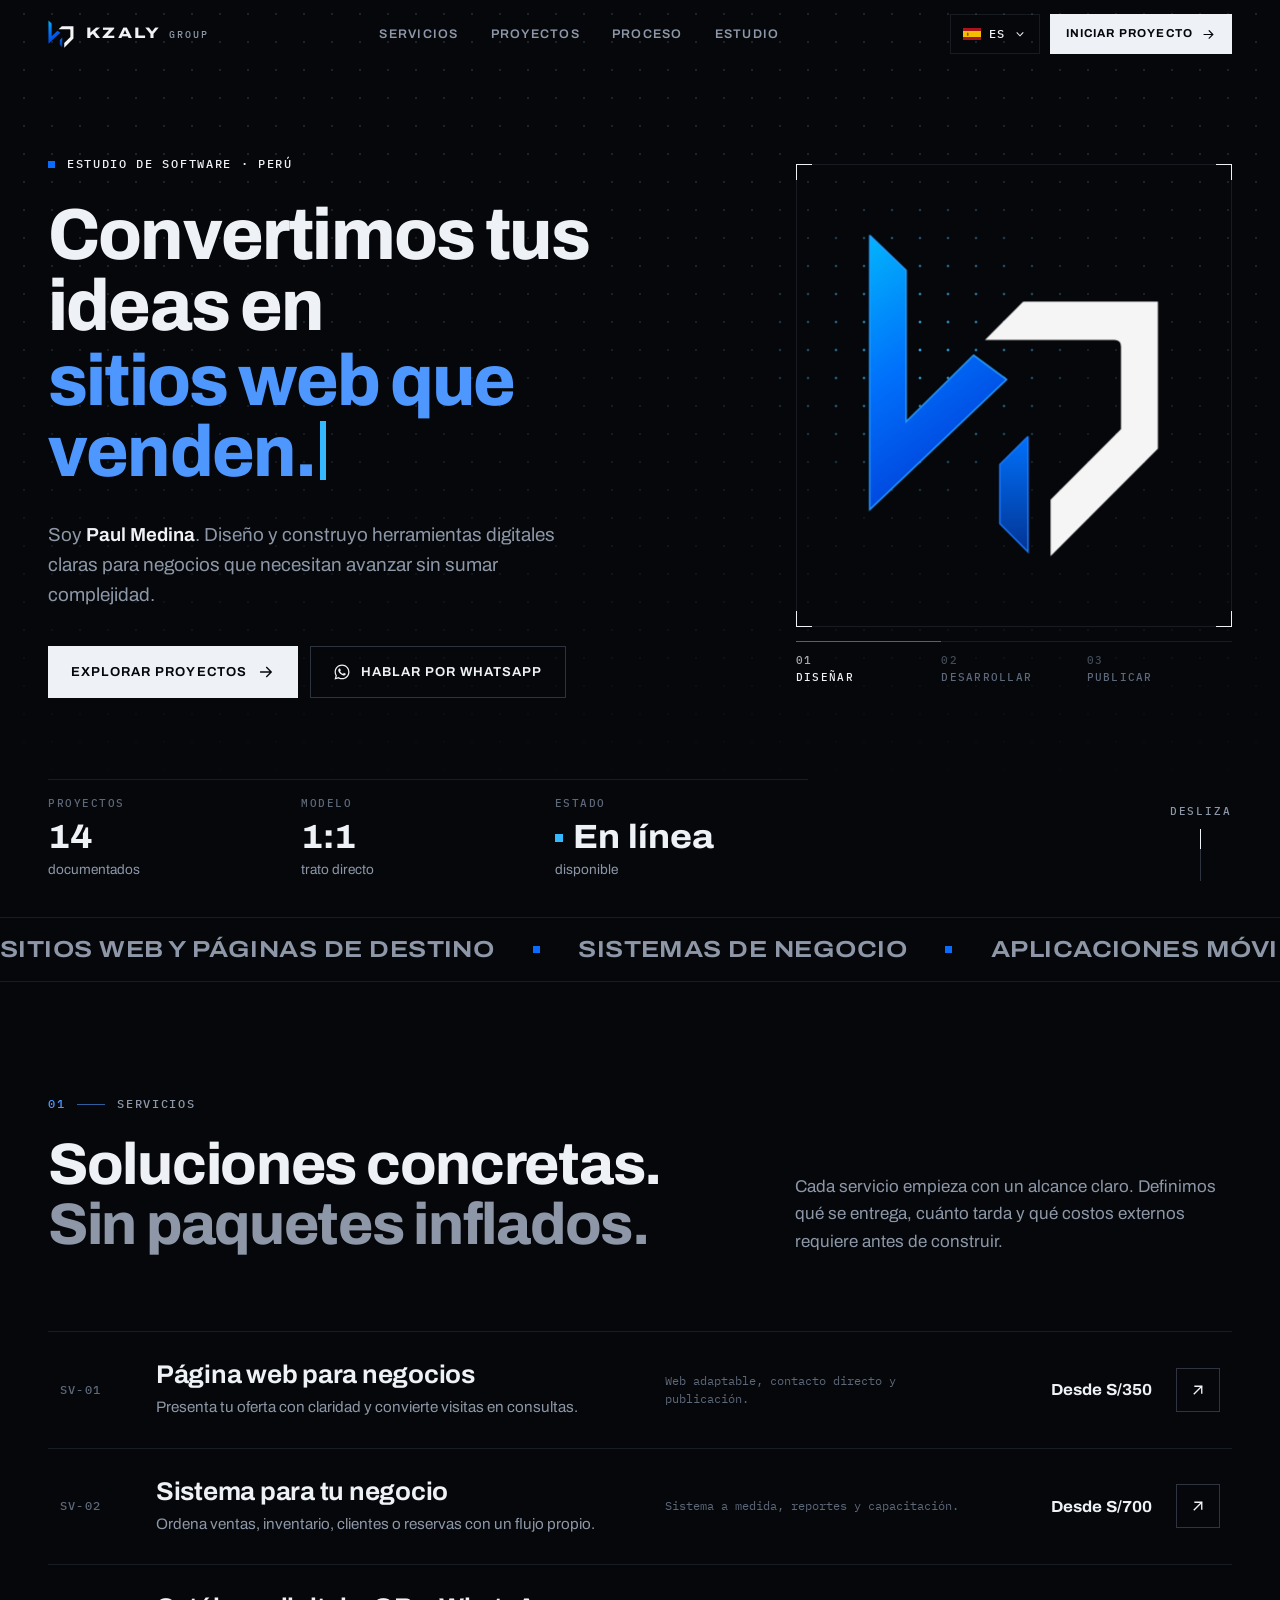
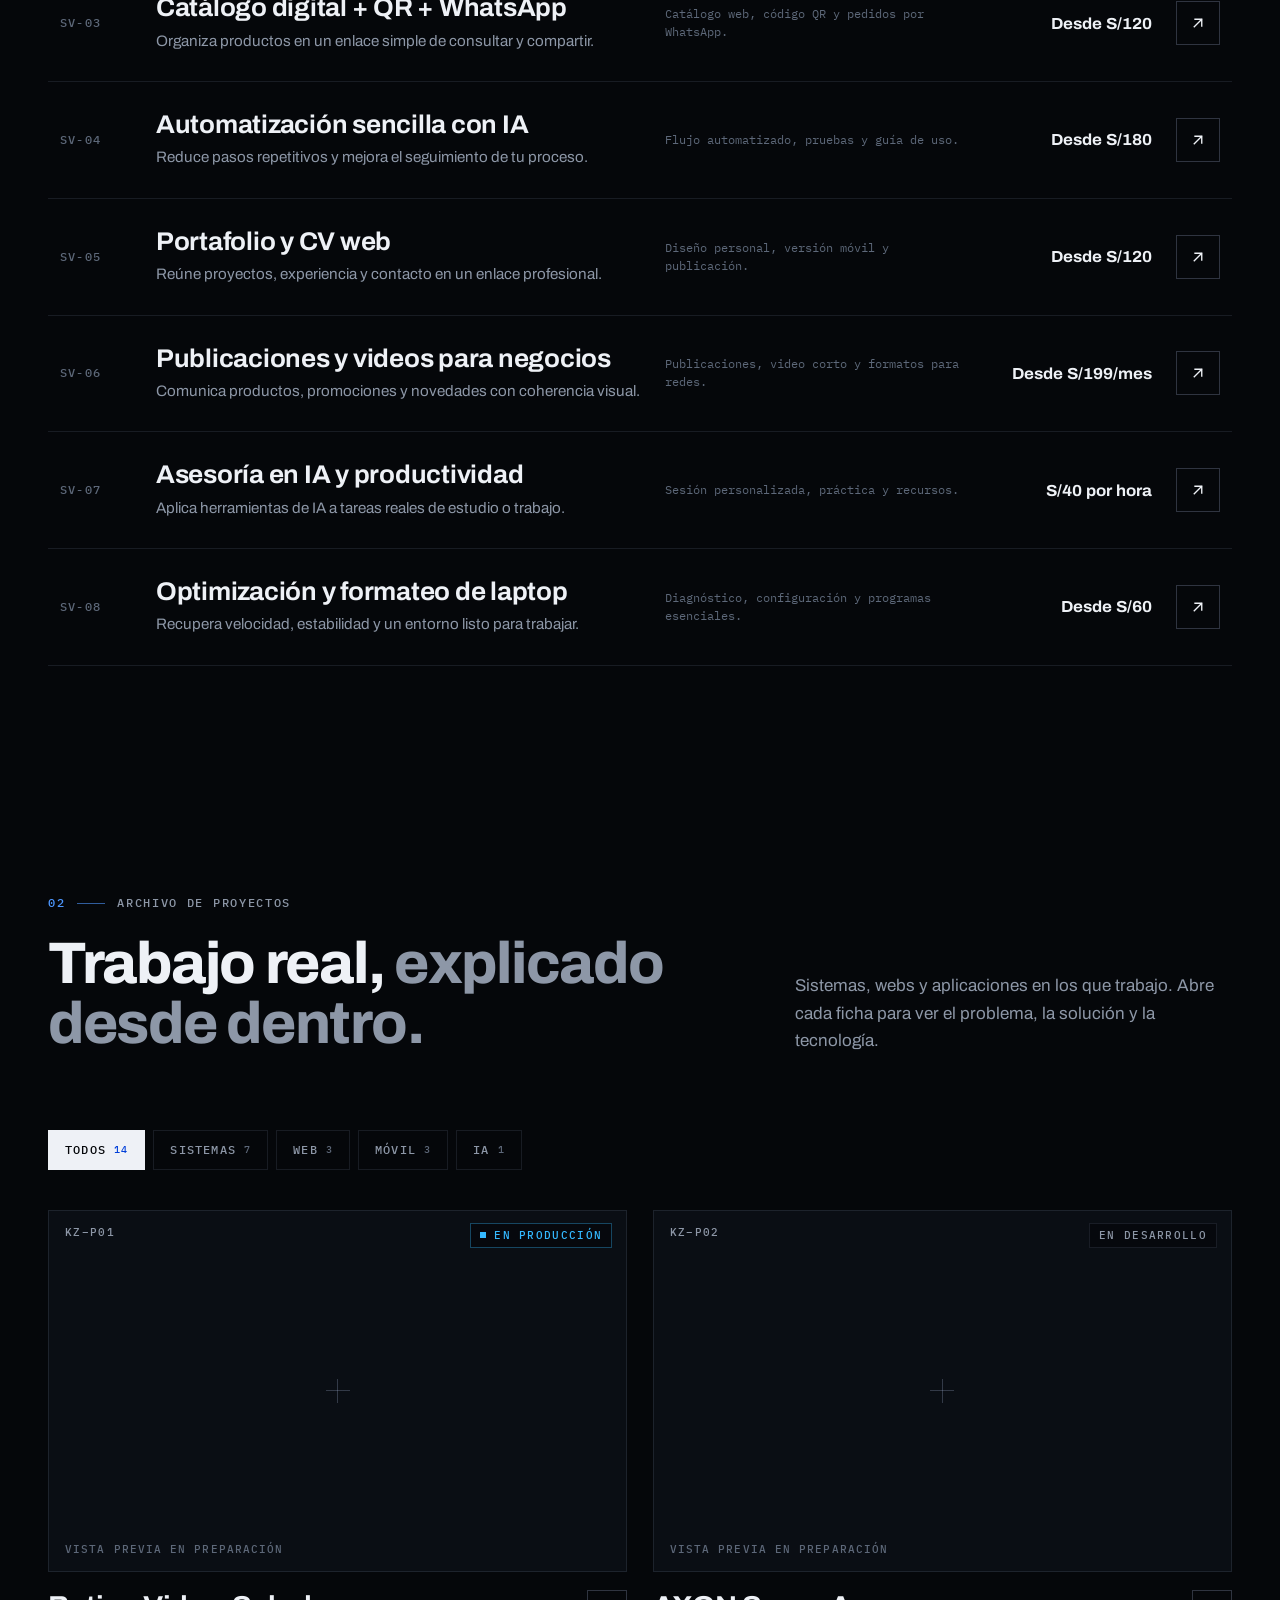
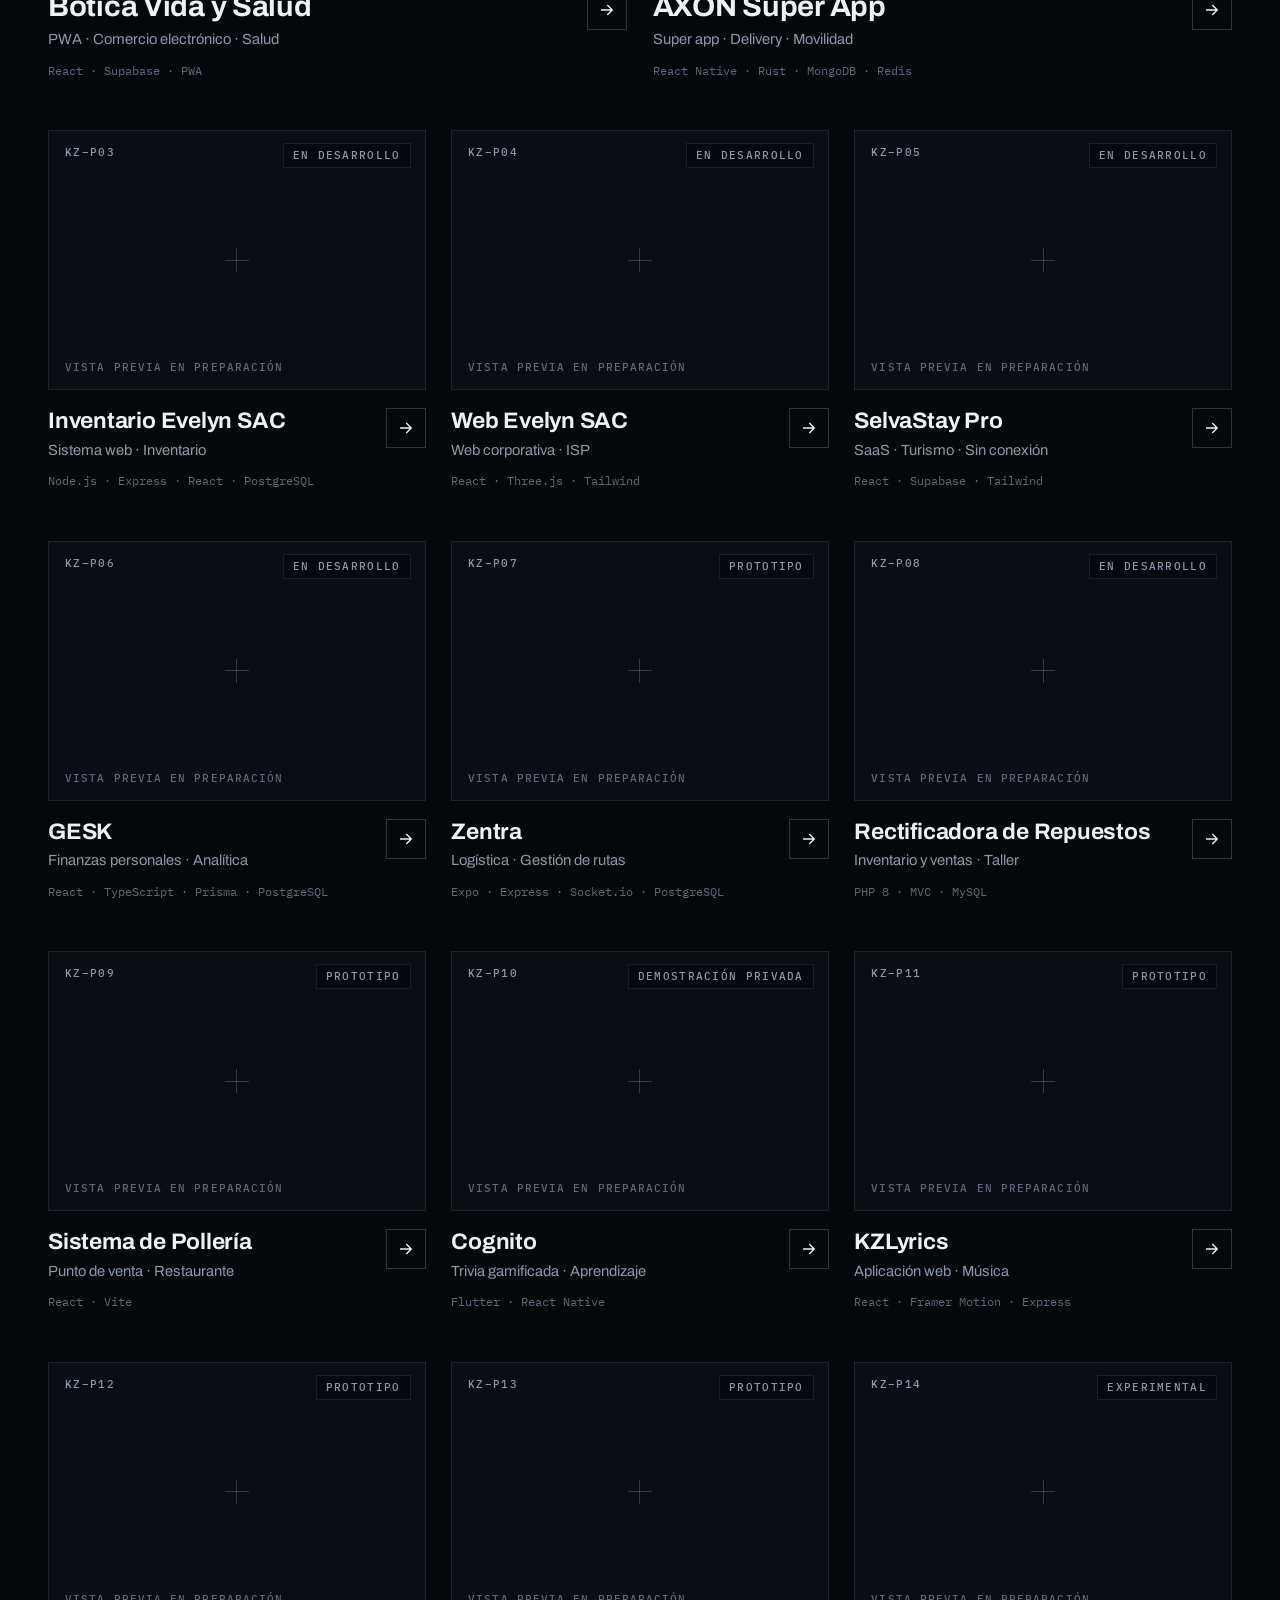
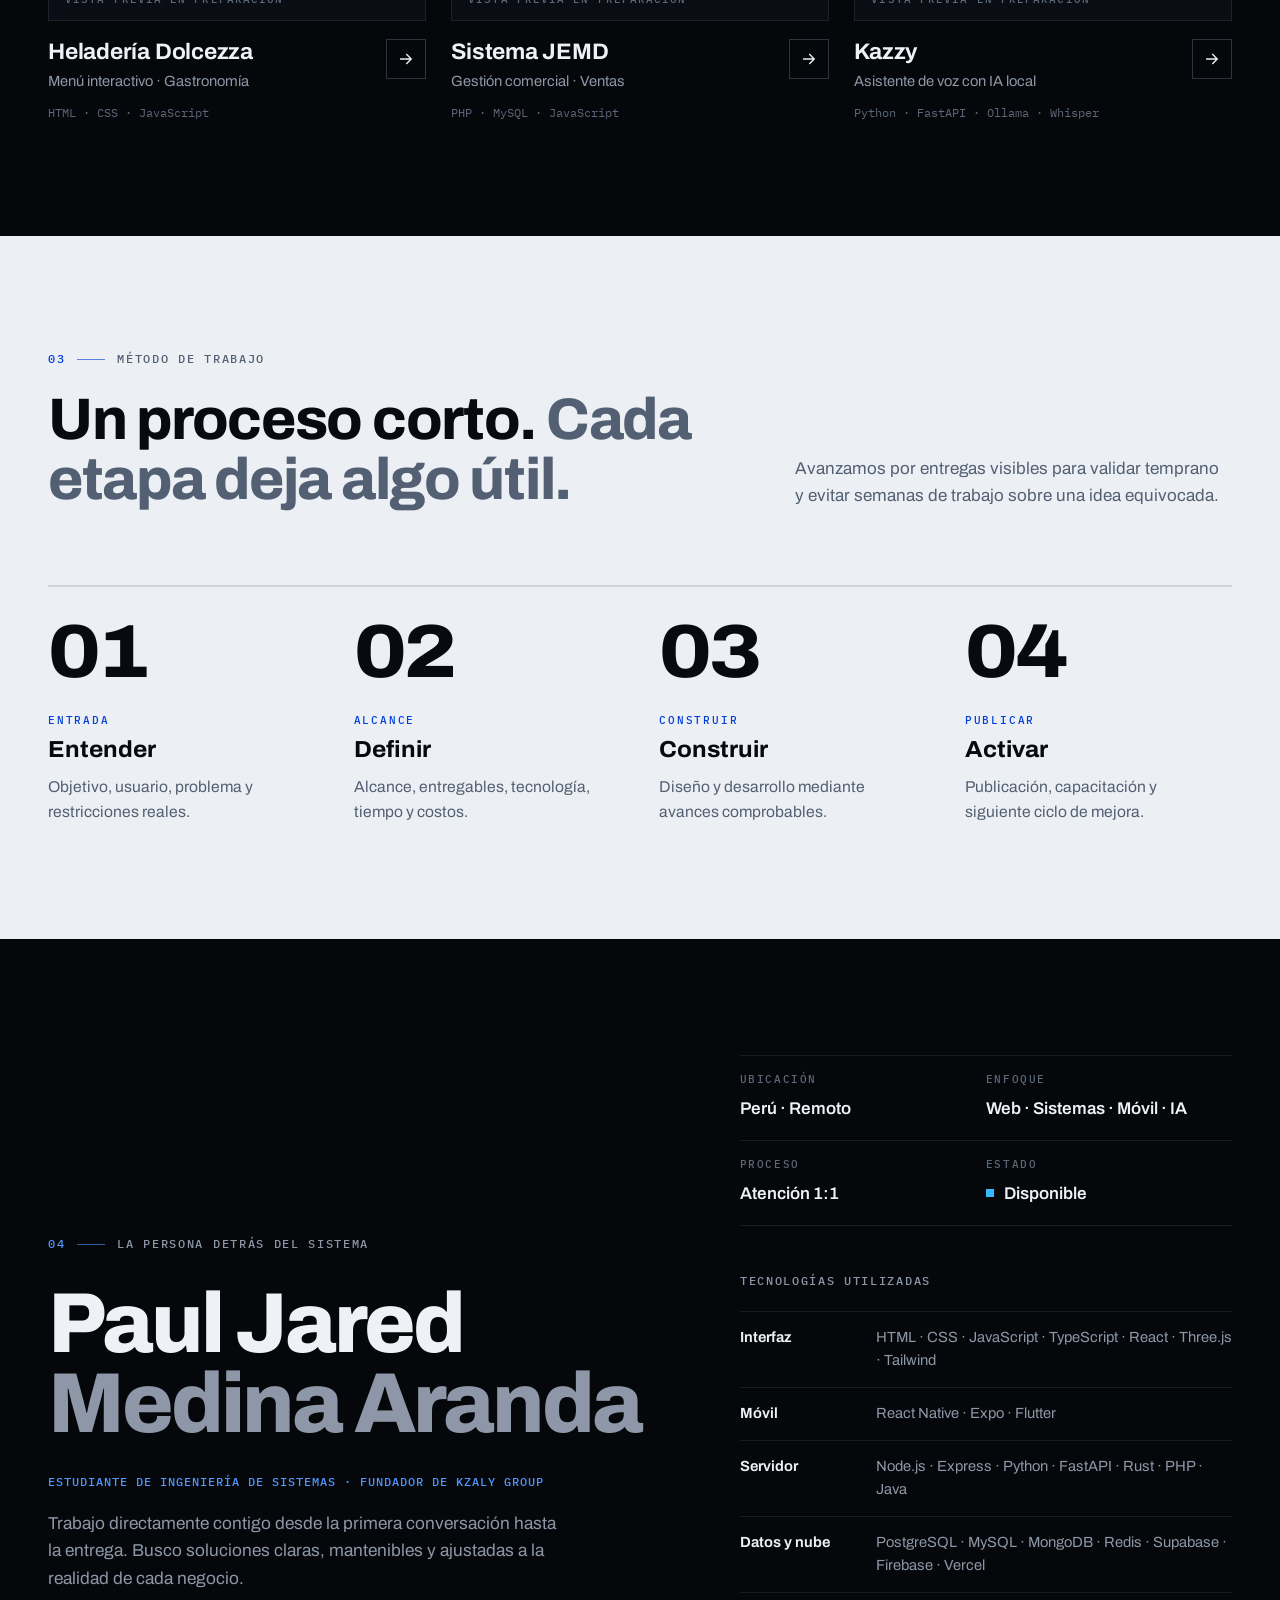
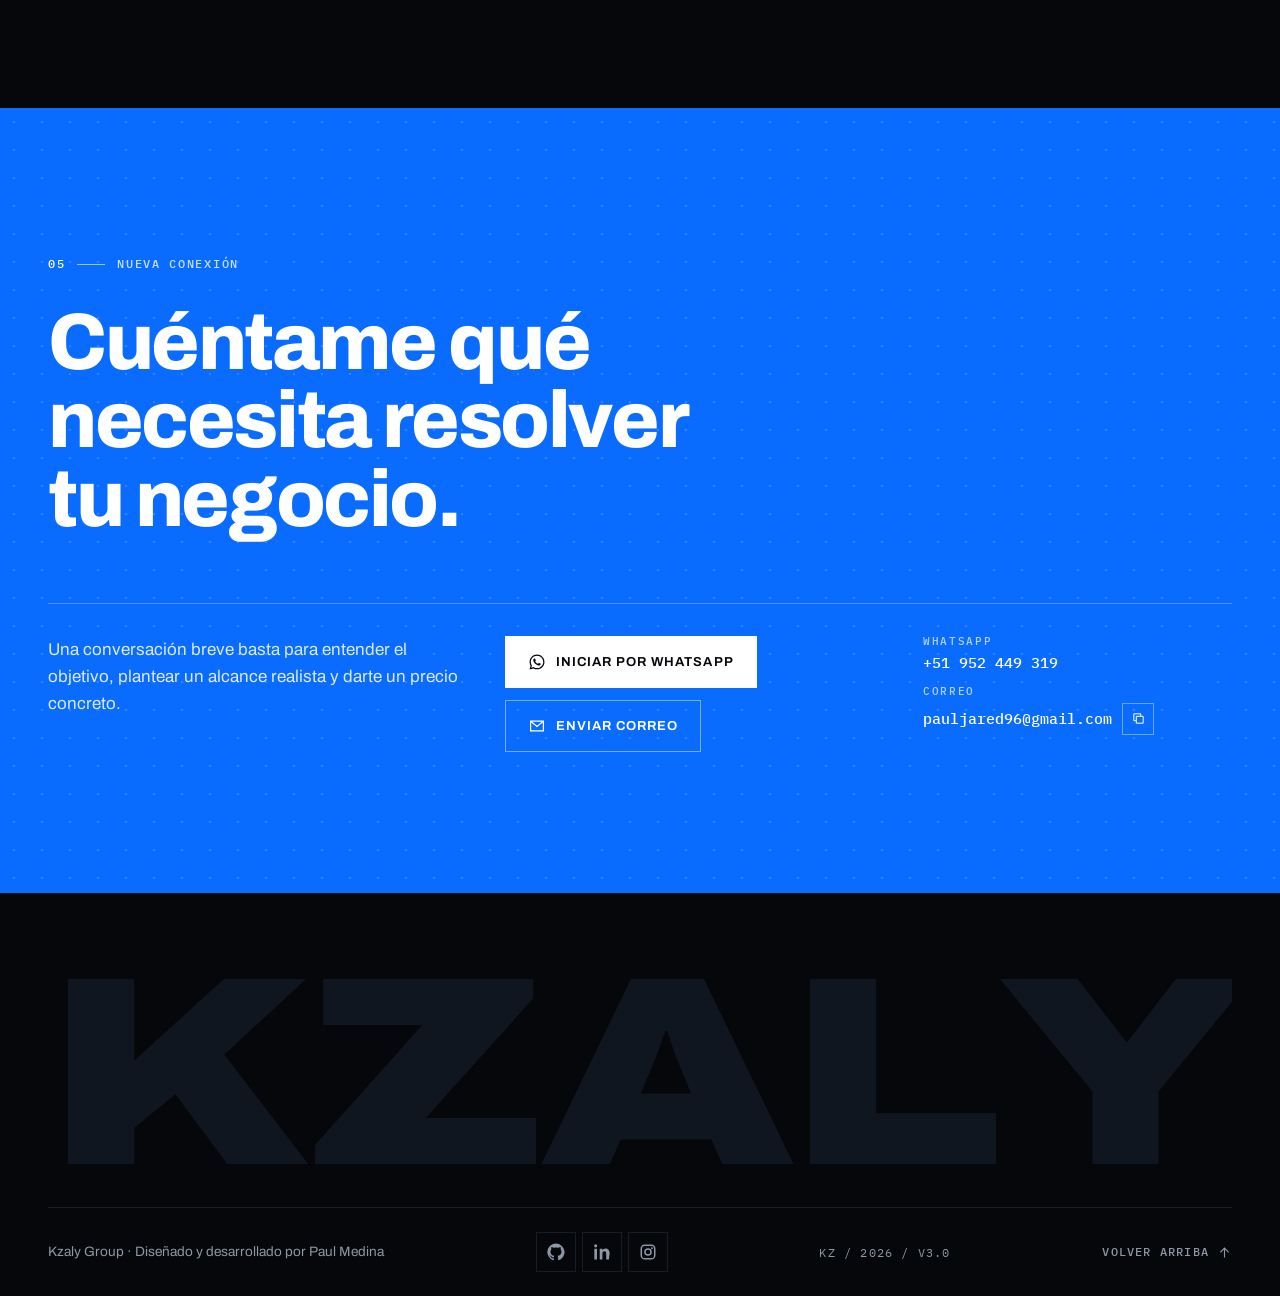
==== commit c00e9f6b: "feat: rediseño v3 minimalista, seguridad endurecida y botón de WhatsApp - Nueva interfaz industrial " ====
--- a/index.html
+++ b/index.html
@@ -1,64 +1,101 @@
 <!DOCTYPE html>
-<html lang="es">
+<html lang="es" class="no-js">
 <head>
     <meta charset="UTF-8">
-    <meta name="viewport" content="width=device-width, initial-scale=1.0">
-    <title>Kzaly Group 2.0 | Soluciones digitales por Paul Medina</title>
-    <meta name="description" content="Kzaly Group es el estudio digital independiente de Paul Medina. Diseño web, sistemas para negocios, automatización con IA y contenido digital.">
-    <meta name="keywords" content="Kzaly Group, Paul Medina, páginas web, automatización, sistemas para negocios, portafolio, Perú">
+    <meta name="viewport" content="width=device-width, initial-scale=1.0, viewport-fit=cover">
+    <title>Kzaly Group | Software y soluciones digitales por Paul Medina</title>
+    <meta name="description" content="Kzaly Group es el estudio de software de Paul Medina en Perú. Páginas web, sistemas para negocios, aplicaciones móviles y automatización con IA.">
     <meta name="author" content="Paul Jared Medina Aranda">
-    <meta name="theme-color" content="#070b10">
-    <meta property="og:title" content="Kzaly Group 2.0 | Soluciones digitales">
-    <meta property="og:description" content="Tecnología útil para negocios reales. Diseño, desarrollo y automatización por Paul Medina.">
+    <meta name="theme-color" content="#05070a">
+    <meta name="color-scheme" content="dark">
+    <meta name="referrer" content="strict-origin-when-cross-origin">
+    <link rel="canonical" href="https://portafolio-paul-medina.vercel.app/">
+
     <meta property="og:type" content="website">
-
-    <link rel="icon" type="image/png" href="assets/logo-kzaly-transparent.png">
+    <meta property="og:site_name" content="Kzaly Group">
+    <meta property="og:title" content="Kzaly Group | Software y soluciones digitales">
+    <meta property="og:description" content="Páginas web, sistemas para negocios, apps móviles y automatización. Trato directo con Paul Medina.">
+    <meta property="og:url" content="https://portafolio-paul-medina.vercel.app/">
+    <meta property="og:image" content="https://portafolio-paul-medina.vercel.app/assets/og-kzaly.jpg">
+    <meta property="og:image:width" content="1200">
+    <meta property="og:image:height" content="630">
+    <meta property="og:locale" content="es_PE">
+    <meta name="twitter:card" content="summary_large_image">
+
+    <link rel="icon" type="image/svg+xml" href="assets/logo-kzaly.svg">
+    <link rel="icon" type="image/png" sizes="64x64" href="assets/favicon-64.png">
+    <link rel="apple-touch-icon" href="assets/apple-touch-icon.png">
+
     <link rel="preconnect" href="https://fonts.googleapis.com">
     <link rel="preconnect" href="https://fonts.gstatic.com" crossorigin>
-    <link href="https://fonts.googleapis.com/css2?family=Inter:wght@400;500;600&family=Plus+Jakarta+Sans:wght@500;600;700;800&display=swap" rel="stylesheet">
-    <link rel="stylesheet" href="https://cdnjs.cloudflare.com/ajax/libs/font-awesome/6.5.1/css/all.min.css">
+    <link href="https://fonts.googleapis.com/css2?family=Archivo:wdth,wght@62..125,300..900&family=IBM+Plex+Mono:wght@400;500&display=swap" rel="stylesheet">
     <link rel="stylesheet" href="css/portfolio.css">
+
+    <script type="application/ld+json">
+    {
+        "@context": "https://schema.org",
+        "@type": "ProfessionalService",
+        "name": "Kzaly Group",
+        "url": "https://portafolio-paul-medina.vercel.app/",
+        "logo": "https://portafolio-paul-medina.vercel.app/assets/apple-touch-icon.png",
+        "image": "https://portafolio-paul-medina.vercel.app/assets/og-kzaly.jpg",
+        "description": "Estudio de software: páginas web, sistemas para negocios, aplicaciones móviles y automatización con IA.",
+        "areaServed": "PE",
+        "founder": { "@type": "Person", "name": "Paul Jared Medina Aranda", "sameAs": ["https://github.com/Kopozz", "https://www.linkedin.com/in/paul-medina-92b20538a"] },
+        "telephone": "+51952449319"
+    }
+    </script>
+    <script src="js/boot.js"></script>
 </head>
 <body>
+    <svg class="icon-sprite" aria-hidden="true" focusable="false">
+        <symbol id="i-arrow" viewBox="0 0 24 24"><path d="M5 12h13M13 6l6 6-6 6" fill="none" stroke="currentColor" stroke-width="1.8" stroke-linecap="square"/></symbol>
+        <symbol id="i-arrow-up-right" viewBox="0 0 24 24"><path d="M7 17 17 7M8 7h9v9" fill="none" stroke="currentColor" stroke-width="1.8" stroke-linecap="square"/></symbol>
+        <symbol id="i-close" viewBox="0 0 24 24"><path d="M6 6l12 12M18 6 6 18" fill="none" stroke="currentColor" stroke-width="1.8" stroke-linecap="square"/></symbol>
+        <symbol id="i-chevron" viewBox="0 0 24 24"><path d="m7 10 5 5 5-5" fill="none" stroke="currentColor" stroke-width="1.8" stroke-linecap="square"/></symbol>
+        <symbol id="i-mail" viewBox="0 0 24 24"><path d="M3.5 5.5h17v13h-17zM4 6l8 6.5L20 6" fill="none" stroke="currentColor" stroke-width="1.6"/></symbol>
+        <symbol id="i-copy" viewBox="0 0 24 24"><path d="M8.5 8.5h11v11h-11zM15.5 8.5v-4h-11v11h4" fill="none" stroke="currentColor" stroke-width="1.6"/></symbol>
+        <symbol id="i-whatsapp" viewBox="0 0 24 24"><path fill="currentColor" d="M12.04 2C6.58 2 2.13 6.45 2.13 11.91c0 1.75.46 3.45 1.32 4.95L2.05 22l5.25-1.38a9.9 9.9 0 0 0 4.74 1.21c5.46 0 9.91-4.45 9.91-9.91C21.95 6.45 17.5 2 12.04 2Zm0 18.15a8.2 8.2 0 0 1-4.2-1.15l-.3-.18-3.12.82.83-3.04-.2-.31a8.2 8.2 0 0 1-1.26-4.38c0-4.54 3.7-8.24 8.25-8.24 4.54 0 8.24 3.7 8.24 8.24 0 4.55-3.7 8.24-8.24 8.24Zm4.52-6.17c-.25-.12-1.47-.72-1.69-.81-.23-.08-.39-.12-.56.13-.17.24-.64.8-.78.97-.15.16-.29.18-.54.06-.25-.13-1.05-.39-1.99-1.23-.74-.66-1.23-1.47-1.38-1.72-.14-.25-.01-.38.11-.5.11-.11.25-.29.37-.43.13-.15.17-.25.25-.42.08-.16.04-.31-.02-.43-.06-.12-.56-1.34-.76-1.84-.2-.48-.41-.42-.56-.42h-.48c-.17 0-.43.06-.66.31-.22.25-.86.85-.86 2.07 0 1.21.88 2.39 1 2.55.13.17 1.74 2.65 4.21 3.72.59.25 1.05.4 1.4.52.59.19 1.13.16 1.56.1.47-.07 1.47-.6 1.67-1.18.21-.58.21-1.07.15-1.18-.06-.1-.22-.16-.47-.29Z"/></symbol>
+        <symbol id="i-github" viewBox="0 0 24 24"><path fill="currentColor" d="M12 .7A11.5 11.5 0 0 0 8.36 23.1c.58.1.79-.25.79-.56v-2.23c-3.23.7-3.91-1.37-3.91-1.37-.53-1.34-1.29-1.7-1.29-1.7-1.05-.72.08-.71.08-.71 1.17.08 1.78 1.2 1.78 1.2 1.04 1.78 2.72 1.27 3.38.97.1-.75.4-1.27.74-1.56-2.58-.29-5.29-1.29-5.29-5.69 0-1.26.45-2.29 1.19-3.1-.12-.29-.52-1.47.11-3.06 0 0 .97-.31 3.16 1.18a10.9 10.9 0 0 1 5.76 0c2.19-1.49 3.16-1.18 3.16-1.18.63 1.59.23 2.77.11 3.06.74.81 1.19 1.84 1.19 3.1 0 4.41-2.72 5.39-5.3 5.68.42.36.79 1.07.79 2.16v3.2c0 .31.21.67.8.56A11.5 11.5 0 0 0 12 .7Z"/></symbol>
+        <symbol id="i-linkedin" viewBox="0 0 24 24"><path fill="currentColor" d="M5.34 7.5H1.78V22h3.56V7.5ZM3.56 1.75a2.08 2.08 0 1 0 0 4.16 2.08 2.08 0 0 0 0-4.16ZM22.22 13.68c0-4.36-2.33-6.39-5.44-6.39a4.7 4.7 0 0 0-4.25 2.34V7.5H8.97V22h3.56v-7.18c0-1.9.36-3.73 2.71-3.73 2.32 0 2.35 2.17 2.35 3.85V22h3.56l1.07-8.32Z"/></symbol>
+        <symbol id="i-instagram" viewBox="0 0 24 24"><path fill="currentColor" fill-rule="evenodd" d="M7.5 2h9A5.5 5.5 0 0 1 22 7.5v9a5.5 5.5 0 0 1-5.5 5.5h-9A5.5 5.5 0 0 1 2 16.5v-9A5.5 5.5 0 0 1 7.5 2Zm0 2A3.5 3.5 0 0 0 4 7.5v9A3.5 3.5 0 0 0 7.5 20h9a3.5 3.5 0 0 0 3.5-3.5v-9A3.5 3.5 0 0 0 16.5 4h-9ZM12 7a5 5 0 1 1 0 10 5 5 0 0 1 0-10Zm0 2a3 3 0 1 0 0 6 3 3 0 0 0 0-6Zm5.25-3.2a1.2 1.2 0 1 1 0 2.4 1.2 1.2 0 0 1 0-2.4Z"/></symbol>
+    </svg>
+
     <a class="skip-link" href="#contenido">Saltar al contenido</a>
-    <canvas class="tech-particles" id="tech-particles" aria-hidden="true"></canvas>
+    <div class="scroll-progress" aria-hidden="true"><span></span></div>
 
     <header class="site-header" id="site-header">
-        <div class="container header-inner">
+        <div class="wrap header-inner">
             <a class="brand" href="#inicio" aria-label="Kzaly Group, inicio">
-                <span class="brand-mark" aria-hidden="true"><img src="assets/logo-kzaly-transparent.png" alt="" width="1536" height="1536"></span>
-                <span class="brand-copy">
-                    <strong>Kzaly Group</strong>
-                    <small>Taller digital <b>2.0</b></small>
-                </span>
+                <img class="brand-mark" src="assets/logo-kzaly.svg" alt="" width="28" height="31">
+                <span class="brand-word">KZALY<small>GROUP</small></span>
             </a>
 
+            <nav class="desktop-nav" aria-label="Navegación principal">
+                <a href="#servicios" data-nav="servicios">Servicios</a>
+                <a href="#proyectos" data-nav="proyectos">Proyectos</a>
+                <a href="#proceso" data-nav="proceso">Proceso</a>
+                <a href="#perfil" data-nav="perfil">Estudio</a>
+            </nav>
+
             <div class="header-actions">
-                <nav class="desktop-nav" aria-label="Navegación principal">
-                    <a href="#servicios">Servicios</a>
-                    <a href="#proyectos">Proyectos</a>
-                    <a href="#proceso">Proceso</a>
-                    <a href="#perfil">Estudio</a>
-                    <a class="nav-cta" href="#contacto">Iniciar proyecto</a>
-                </nav>
-
                 <div class="language-switcher" data-language-switcher>
                     <button class="language-trigger" type="button" aria-label="Cambiar idioma" aria-haspopup="listbox" aria-expanded="false">
-                        <img src="assets/flags/es.svg" alt="" width="22" height="16" data-current-flag>
+                        <img src="assets/flags/es.svg" alt="" width="20" height="14" data-current-flag>
                         <span data-current-language>ES</span>
-                        <i class="fas fa-chevron-down" aria-hidden="true"></i>
+                        <svg class="i" aria-hidden="true"><use href="#i-chevron"/></svg>
                     </button>
                     <div class="language-menu" role="listbox" aria-label="Seleccionar idioma" hidden>
-                        <button type="button" role="option" aria-selected="true" data-language="es"><img src="assets/flags/es.svg" alt="" width="22" height="16"><span>Español</span><small>ES</small></button>
-                        <button type="button" role="option" aria-selected="false" data-language="en"><img src="assets/flags/gb.svg" alt="" width="22" height="16"><span>English</span><small>EN</small></button>
-                        <button type="button" role="option" aria-selected="false" data-language="fr"><img src="assets/flags/fr.svg" alt="" width="22" height="16"><span>Français</span><small>FR</small></button>
-                        <button type="button" role="option" aria-selected="false" data-language="pt"><img src="assets/flags/pt.svg" alt="" width="22" height="16"><span>Português</span><small>PT</small></button>
-                        <button type="button" role="option" aria-selected="false" data-language="ja"><img src="assets/flags/jp.svg" alt="" width="22" height="16"><span>日本語</span><small>JA</small></button>
-                        <button type="button" role="option" aria-selected="false" data-language="ko"><img src="assets/flags/kr.svg" alt="" width="22" height="16"><span>한국어</span><small>KO</small></button>
-                        <button type="button" role="option" aria-selected="false" data-language="ru"><img src="assets/flags/ru.svg" alt="" width="22" height="16"><span>Русский</span><small>RU</small></button>
+                        <button type="button" role="option" aria-selected="true" data-language="es"><img src="assets/flags/es.svg" alt="" width="20" height="14"><span>Español</span><small>ES</small></button>
+                        <button type="button" role="option" aria-selected="false" data-language="en"><img src="assets/flags/gb.svg" alt="" width="20" height="14"><span>English</span><small>EN</small></button>
+                        <button type="button" role="option" aria-selected="false" data-language="fr"><img src="assets/flags/fr.svg" alt="" width="20" height="14"><span>Français</span><small>FR</small></button>
+                        <button type="button" role="option" aria-selected="false" data-language="pt"><img src="assets/flags/pt.svg" alt="" width="20" height="14"><span>Português</span><small>PT</small></button>
+                        <button type="button" role="option" aria-selected="false" data-language="ja"><img src="assets/flags/jp.svg" alt="" width="20" height="14"><span>日本語</span><small>JA</small></button>
+                        <button type="button" role="option" aria-selected="false" data-language="ko"><img src="assets/flags/kr.svg" alt="" width="20" height="14"><span>한국어</span><small>KO</small></button>
+                        <button type="button" role="option" aria-selected="false" data-language="ru"><img src="assets/flags/ru.svg" alt="" width="20" height="14"><span>Русский</span><small>RU</small></button>
                     </div>
                 </div>
-
+                <a class="header-cta" href="#contacto"><span>Iniciar proyecto</span><svg class="i" aria-hidden="true"><use href="#i-arrow"/></svg></a>
                 <button class="menu-button" id="menu-button" type="button" aria-label="Abrir menú" aria-expanded="false" aria-controls="mobile-nav">
                     <span></span><span></span>
                 </button>
@@ -75,350 +112,391 @@
     </header>
 
     <main id="contenido">
+        <!-- HERO -->
         <section class="hero" id="inicio">
-            <div class="hero-signal" aria-hidden="true">
-                <span></span><span></span><span></span><span></span>
-            </div>
-
-            <div class="container hero-grid">
-                <div class="hero-copy reveal">
-                    <p class="eyebrow"><span>KZ / 00</span> Taller digital · Perú</p>
-                    <h1>
-                        Convertimos tus ideas en
-                        <span class="typewriter-line">
-                            <span class="typewriter" data-typewriter>sitios web que venden.</span><i aria-hidden="true"></i>
-                        </span>
+            <div class="hero-field" aria-hidden="true"><span class="field-base"></span><span class="field-lit"></span></div>
+
+            <div class="wrap hero-grid">
+                <div class="hero-copy">
+                    <p class="label hero-label" data-intro><span class="label-dot" aria-hidden="true"></span><span>Estudio de software · Perú</span></p>
+                    <h1 class="hero-title">
+                        <span class="line" data-intro><span>Convertimos tus ideas en</span></span>
+                        <span class="line typewriter-line" data-intro><span class="typewriter" data-typewriter>sitios web que venden.</span><i aria-hidden="true"></i></span>
                     </h1>
                     <p class="sr-only">Convertimos tus ideas en sitios web que venden, sistemas que organizan, procesos que avanzan y experiencias que conectan.</p>
-                    <p class="hero-lead">Soy <strong>Paul Medina</strong>. Diseño y construyo herramientas digitales claras para negocios que necesitan avanzar sin sumar complejidad.</p>
-
-                    <div class="hero-actions">
-                        <a class="button button-primary energy-button" href="#proyectos">Explorar proyectos <i class="fas fa-arrow-down" aria-hidden="true"></i></a>
-                        <a class="button button-secondary" href="https://wa.me/51952449319" target="_blank" rel="noopener">Hablar por WhatsApp <i class="fab fa-whatsapp" aria-hidden="true"></i></a>
+                    <p class="hero-lead" data-intro>Soy <strong>Paul Medina</strong>. Diseño y construyo herramientas digitales claras para negocios que necesitan avanzar sin sumar complejidad.</p>
+
+                    <div class="hero-actions" data-intro>
+                        <a class="btn btn-solid" href="#proyectos" data-magnetic><span>Explorar proyectos</span><svg class="i" aria-hidden="true"><use href="#i-arrow"/></svg></a>
+                        <a class="btn btn-line" href="https://wa.me/51952449319?text=Hola%20Paul%2C%20vi%20tu%20portafolio%20y%20quiero%20conversar%20sobre%20un%20proyecto." target="_blank" rel="noopener noreferrer" data-wa-link><svg class="i" aria-hidden="true"><use href="#i-whatsapp"/></svg><span>Hablar por WhatsApp</span></a>
                     </div>
-
-                    <ul class="hero-facts" aria-label="Datos destacados">
-                        <li><span>Proyectos</span><strong>05</strong><small>seleccionados</small></li>
-                        <li><span>Modelo</span><strong>1:1</strong><small>trato directo</small></li>
-                        <li><span>Estado</span><strong class="online-text">En línea</strong><small>disponible</small></li>
-                    </ul>
-                </div>
-
-                <div class="hero-visual reveal reveal-delay" data-tilt-zone>
-                    <div class="machine-frame">
-                        <div class="machine-topbar">
-                            <span>MÁQUINA KZ / PORTADA-01</span>
-                            <span class="live-state"><i aria-hidden="true"></i> ACTIVA</span>
-                        </div>
-                        <div class="machine-art" data-tilt-item>
-                            <img src="assets/kzaly-hero-laptop.webp" alt="Laptop metálica flotante rodeada por finos flujos de datos azules" width="1536" height="1024" fetchpriority="high">
-                        </div>
-                        <div class="machine-footer">
-                            <span>DISEÑAR</span><span>DESARROLLAR</span><span>PUBLICAR</span>
-                        </div>
+                </div>
+
+                <div class="hero-mark" data-intro data-parallax>
+                    <div class="mark-frame">
+                        <span class="corner c-tl" aria-hidden="true"></span><span class="corner c-tr" aria-hidden="true"></span>
+                        <span class="corner c-bl" aria-hidden="true"></span><span class="corner c-br" aria-hidden="true"></span>
+                        <svg class="mark-svg" viewBox="320 296 616 676" role="img" aria-label="Logo de Kzaly Group">
+                            <defs>
+                                <linearGradient id="hero-k" x1="0" y1="0" x2="0.35" y2="1"><stop offset="0" stop-color="#02b5fc"/><stop offset="0.5" stop-color="#0071fb"/><stop offset="1" stop-color="#003fd9"/></linearGradient>
+                                <linearGradient id="hero-s" x1="0" y1="0" x2="0" y2="1"><stop offset="0" stop-color="#0071fb"/><stop offset="1" stop-color="#033595"/></linearGradient>
+                            </defs>
+                            <path class="mk mk-k" pathLength="1" d="M331 306 L406 378 V690 L545 553 L613 603 L331 871 Z"/>
+                            <path class="mk mk-s" pathLength="1" d="M657 720 V958 L599 900 V778 Z"/>
+                            <path class="mk mk-w" pathLength="1" d="M648 444 H923 V745 L705 963 V851 L850 706 V535 Q850 520 835 520 H572 Z"/>
+                        </svg>
+                        <div class="mark-scan" aria-hidden="true"></div>
                     </div>
-                    <div class="floating-readout readout-top" aria-hidden="true"><b>05</b><span>ARCHIVO<br>ACTIVO</span></div>
-                    <div class="floating-readout readout-bottom" aria-hidden="true"><span>SISTEMA</span><b>2.0</b></div>
-                </div>
+                    <ol class="mark-steps" aria-label="Etapas">
+                        <li class="is-on"><span>01</span>DISEÑAR</li>
+                        <li><span>02</span>DESARROLLAR</li>
+                        <li><span>03</span>PUBLICAR</li>
+                    </ol>
+                </div>
+            </div>
+
+            <div class="wrap hero-facts" data-intro>
+                <dl>
+                    <div><dt>Proyectos</dt><dd><strong data-count="14">14</strong><span>documentados</span></dd></div>
+                    <div><dt>Modelo</dt><dd><strong>1:1</strong><span>trato directo</span></dd></div>
+                    <div><dt>Estado</dt><dd><strong class="online"><i aria-hidden="true"></i>En línea</strong><span>disponible</span></dd></div>
+                </dl>
+                <a class="scroll-cue" href="#servicios"><span>Desliza</span><i aria-hidden="true"></i></a>
             </div>
         </section>
 
-        <div class="capability-rail" aria-label="Áreas de trabajo">
-            <div class="container capability-track">
-                <span>Sitios web y páginas de destino</span><i></i><span>Sistemas de negocio</span><i></i><span>Automatización</span><i></i><span>Contenido digital</span><i></i><span>Asesoría en IA</span>
+        <!-- CAPABILITIES -->
+        <div class="rail" aria-label="Áreas de trabajo">
+            <div class="rail-track">
+                <ul class="rail-set">
+                    <li>Sitios web y páginas de destino</li><li>Sistemas de negocio</li><li>Aplicaciones móviles</li><li>Automatización</li><li>Contenido digital</li><li>Asesoría en IA</li>
+                </ul>
+                <ul class="rail-set" aria-hidden="true">
+                    <li>Sitios web y páginas de destino</li><li>Sistemas de negocio</li><li>Aplicaciones móviles</li><li>Automatización</li><li>Contenido digital</li><li>Asesoría en IA</li>
+                </ul>
             </div>
         </div>
 
-        <section class="section services-section" id="servicios">
-            <div class="container">
-                <div class="section-heading reveal">
-                    <div>
-                        <p class="eyebrow"><span>KZ / 01</span> Servicios</p>
-                        <h2>Soluciones concretas.<br>Sin paquetes inflados.</h2>
+        <!-- SERVICES -->
+        <section class="section" id="servicios">
+            <div class="wrap">
+                <header class="section-head reveal">
+                    <p class="label"><span class="label-index">01</span><span>Servicios</span></p>
+                    <h2 class="section-title"><span>Soluciones concretas.</span> <span class="dim">Sin paquetes inflados.</span></h2>
+                    <p class="section-intro">Cada servicio empieza con un alcance claro. Definimos qué se entrega, cuánto tarda y qué costos externos requiere antes de construir.</p>
+                </header>
+
+                <ol class="service-list">
+                    <li class="reveal"><a class="service" href="https://wa.me/51952449319?text=Hola%2C%20quiero%20cotizar%20una%20p%C3%A1gina%20web" target="_blank" rel="noopener noreferrer">
+                        <span class="svc-code">SV-01</span>
+                        <span class="svc-main"><span class="svc-title">Página web para negocios</span><span class="svc-desc">Presenta tu oferta con claridad y convierte visitas en consultas.</span></span>
+                        <span class="svc-out">Web adaptable, contacto directo y publicación.</span>
+                        <span class="svc-price">Desde S/350</span>
+                        <span class="svc-go" aria-hidden="true"><svg class="i"><use href="#i-arrow-up-right"/></svg></span>
+                    </a></li>
+                    <li class="reveal"><a class="service" href="https://wa.me/51952449319?text=Hola%2C%20quiero%20evaluar%20un%20sistema%20para%20mi%20negocio" target="_blank" rel="noopener noreferrer">
+                        <span class="svc-code">SV-02</span>
+                        <span class="svc-main"><span class="svc-title">Sistema para tu negocio</span><span class="svc-desc">Ordena ventas, inventario, clientes o reservas con un flujo propio.</span></span>
+                        <span class="svc-out">Sistema a medida, reportes y capacitación.</span>
+                        <span class="svc-price">Desde S/700</span>
+                        <span class="svc-go" aria-hidden="true"><svg class="i"><use href="#i-arrow-up-right"/></svg></span>
+                    </a></li>
+                    <li class="reveal"><a class="service" href="https://wa.me/51952449319?text=Hola%2C%20quiero%20un%20cat%C3%A1logo%20digital" target="_blank" rel="noopener noreferrer">
+                        <span class="svc-code">SV-03</span>
+                        <span class="svc-main"><span class="svc-title">Catálogo digital + QR + WhatsApp</span><span class="svc-desc">Organiza productos en un enlace simple de consultar y compartir.</span></span>
+                        <span class="svc-out">Catálogo web, código QR y pedidos por WhatsApp.</span>
+                        <span class="svc-price">Desde S/120</span>
+                        <span class="svc-go" aria-hidden="true"><svg class="i"><use href="#i-arrow-up-right"/></svg></span>
+                    </a></li>
+                    <li class="reveal"><a class="service" href="https://wa.me/51952449319?text=Hola%2C%20quiero%20automatizar%20una%20tarea%20de%20mi%20negocio" target="_blank" rel="noopener noreferrer">
+                        <span class="svc-code">SV-04</span>
+                        <span class="svc-main"><span class="svc-title">Automatización sencilla con IA</span><span class="svc-desc">Reduce pasos repetitivos y mejora el seguimiento de tu proceso.</span></span>
+                        <span class="svc-out">Flujo automatizado, pruebas y guía de uso.</span>
+                        <span class="svc-price">Desde S/180</span>
+                        <span class="svc-go" aria-hidden="true"><svg class="i"><use href="#i-arrow-up-right"/></svg></span>
+                    </a></li>
+                    <li class="reveal"><a class="service" href="https://wa.me/51952449319?text=Hola%2C%20quiero%20crear%20mi%20portafolio%20web" target="_blank" rel="noopener noreferrer">
+                        <span class="svc-code">SV-05</span>
+                        <span class="svc-main"><span class="svc-title">Portafolio y CV web</span><span class="svc-desc">Reúne proyectos, experiencia y contacto en un enlace profesional.</span></span>
+                        <span class="svc-out">Diseño personal, versión móvil y publicación.</span>
+                        <span class="svc-price">Desde S/120</span>
+                        <span class="svc-go" aria-hidden="true"><svg class="i"><use href="#i-arrow-up-right"/></svg></span>
+                    </a></li>
+                    <li class="reveal"><a class="service" href="https://wa.me/51952449319?text=Hola%2C%20quiero%20contenido%20para%20las%20redes%20de%20mi%20negocio" target="_blank" rel="noopener noreferrer">
+                        <span class="svc-code">SV-06</span>
+                        <span class="svc-main"><span class="svc-title">Publicaciones y videos para negocios</span><span class="svc-desc">Comunica productos, promociones y novedades con coherencia visual.</span></span>
+                        <span class="svc-out">Publicaciones, video corto y formatos para redes.</span>
+                        <span class="svc-price">Desde S/199/mes</span>
+                        <span class="svc-go" aria-hidden="true"><svg class="i"><use href="#i-arrow-up-right"/></svg></span>
+                    </a></li>
+                    <li class="reveal"><a class="service" href="https://wa.me/51952449319?text=Hola%2C%20quiero%20agendar%20una%20asesor%C3%ADa%20de%20IA" target="_blank" rel="noopener noreferrer">
+                        <span class="svc-code">SV-07</span>
+                        <span class="svc-main"><span class="svc-title">Asesoría en IA y productividad</span><span class="svc-desc">Aplica herramientas de IA a tareas reales de estudio o trabajo.</span></span>
+                        <span class="svc-out">Sesión personalizada, práctica y recursos.</span>
+                        <span class="svc-price">S/40 por hora</span>
+                        <span class="svc-go" aria-hidden="true"><svg class="i"><use href="#i-arrow-up-right"/></svg></span>
+                    </a></li>
+                    <li class="reveal"><a class="service" href="https://wa.me/51952449319?text=Hola%2C%20quiero%20consultar%20por%20la%20optimizaci%C3%B3n%20de%20mi%20laptop" target="_blank" rel="noopener noreferrer">
+                        <span class="svc-code">SV-08</span>
+                        <span class="svc-main"><span class="svc-title">Optimización y formateo de laptop</span><span class="svc-desc">Recupera velocidad, estabilidad y un entorno listo para trabajar.</span></span>
+                        <span class="svc-out">Diagnóstico, configuración y programas esenciales.</span>
+                        <span class="svc-price">Desde S/60</span>
+                        <span class="svc-go" aria-hidden="true"><svg class="i"><use href="#i-arrow-up-right"/></svg></span>
+                    </a></li>
+                </ol>
+            </div>
+        </section>
+
+        <!-- PROJECTS -->
+        <section class="section section-work" id="proyectos">
+            <div class="wrap">
+                <header class="section-head reveal">
+                    <p class="label"><span class="label-index">02</span><span>Archivo de proyectos</span></p>
+                    <h2 class="section-title"><span>Trabajo real,</span> <span class="dim">explicado desde dentro.</span></h2>
+                    <p class="section-intro">Sistemas, webs y aplicaciones en los que trabajo. Abre cada ficha para ver el problema, la solución y la tecnología.</p>
+                </header>
+
+                <div class="filters reveal" role="group" aria-label="Filtrar proyectos">
+                    <button type="button" class="filter is-active" data-filter="all" aria-pressed="true"><span>Todos</span><sup>14</sup></button>
+                    <button type="button" class="filter" data-filter="sistemas" aria-pressed="false"><span>Sistemas</span><sup>7</sup></button>
+                    <button type="button" class="filter" data-filter="web" aria-pressed="false"><span>Web</span><sup>3</sup></button>
+                    <button type="button" class="filter" data-filter="movil" aria-pressed="false"><span>Móvil</span><sup>3</sup></button>
+                    <button type="button" class="filter" data-filter="ia" aria-pressed="false"><span>IA</span><sup>1</sup></button>
+                </div>
+
+                <!-- Para añadir una imagen más adelante: coloca el archivo en assets/projects/ y agrega
+                     <img src="assets/projects/archivo.webp" alt="..." loading="lazy"> dentro de .tile-media -->
+                <ul class="project-grid" id="project-grid" data-filter="all">
+                    <li class="tile is-featured" data-project="botica" data-cat="sistemas">
+                        <button type="button" class="tile-hit" aria-haspopup="dialog">
+                            <span class="tile-media"><span class="tile-code">KZ–P01</span><span class="tile-status is-live">En producción</span><span class="tile-empty">Vista previa en preparación</span></span>
+                            <span class="tile-info"><span class="tile-title">Botica Vida y Salud</span><span class="tile-cat">PWA · Comercio electrónico · Salud</span><span class="tile-stack">React · Supabase · PWA</span></span>
+                            <span class="tile-go" aria-hidden="true"><svg class="i"><use href="#i-arrow"/></svg></span>
+                        </button>
+                    </li>
+                    <li class="tile is-featured" data-project="axon" data-cat="movil">
+                        <button type="button" class="tile-hit" aria-haspopup="dialog">
+                            <span class="tile-media"><span class="tile-code">KZ–P02</span><span class="tile-status">En desarrollo</span><span class="tile-empty">Vista previa en preparación</span></span>
+                            <span class="tile-info"><span class="tile-title">AXON Super App</span><span class="tile-cat">Super app · Delivery · Movilidad</span><span class="tile-stack">React Native · Rust · MongoDB · Redis</span></span>
+                            <span class="tile-go" aria-hidden="true"><svg class="i"><use href="#i-arrow"/></svg></span>
+                        </button>
+                    </li>
+                    <li class="tile" data-project="inventario" data-cat="sistemas">
+                        <button type="button" class="tile-hit" aria-haspopup="dialog">
+                            <span class="tile-media"><span class="tile-code">KZ–P03</span><span class="tile-status">En desarrollo</span><span class="tile-empty">Vista previa en preparación</span></span>
+                            <span class="tile-info"><span class="tile-title">Inventario Evelyn SAC</span><span class="tile-cat">Sistema web · Inventario</span><span class="tile-stack">Node.js · Express · React · PostgreSQL</span></span>
+                            <span class="tile-go" aria-hidden="true"><svg class="i"><use href="#i-arrow"/></svg></span>
+                        </button>
+                    </li>
+                    <li class="tile" data-project="evelyn" data-cat="web">
+                        <button type="button" class="tile-hit" aria-haspopup="dialog">
+                            <span class="tile-media"><span class="tile-code">KZ–P04</span><span class="tile-status">En desarrollo</span><span class="tile-empty">Vista previa en preparación</span></span>
+                            <span class="tile-info"><span class="tile-title">Web Evelyn SAC</span><span class="tile-cat">Web corporativa · ISP</span><span class="tile-stack">React · Three.js · Tailwind</span></span>
+                            <span class="tile-go" aria-hidden="true"><svg class="i"><use href="#i-arrow"/></svg></span>
+                        </button>
+                    </li>
+                    <li class="tile" data-project="selvastay" data-cat="sistemas">
+                        <button type="button" class="tile-hit" aria-haspopup="dialog">
+                            <span class="tile-media"><span class="tile-code">KZ–P05</span><span class="tile-status">En desarrollo</span><span class="tile-empty">Vista previa en preparación</span></span>
+                            <span class="tile-info"><span class="tile-title">SelvaStay Pro</span><span class="tile-cat">SaaS · Turismo · Sin conexión</span><span class="tile-stack">React · Supabase · Tailwind</span></span>
+                            <span class="tile-go" aria-hidden="true"><svg class="i"><use href="#i-arrow"/></svg></span>
+                        </button>
+                    </li>
+                    <li class="tile" data-project="gesk" data-cat="sistemas">
+                        <button type="button" class="tile-hit" aria-haspopup="dialog">
+                            <span class="tile-media"><span class="tile-code">KZ–P06</span><span class="tile-status">En desarrollo</span><span class="tile-empty">Vista previa en preparación</span></span>
+                            <span class="tile-info"><span class="tile-title">GESK</span><span class="tile-cat">Finanzas personales · Analítica</span><span class="tile-stack">React · TypeScript · Prisma · PostgreSQL</span></span>
+                            <span class="tile-go" aria-hidden="true"><svg class="i"><use href="#i-arrow"/></svg></span>
+                        </button>
+                    </li>
+                    <li class="tile" data-project="zentra" data-cat="movil">
+                        <button type="button" class="tile-hit" aria-haspopup="dialog">
+                            <span class="tile-media"><span class="tile-code">KZ–P07</span><span class="tile-status">Prototipo</span><span class="tile-empty">Vista previa en preparación</span></span>
+                            <span class="tile-info"><span class="tile-title">Zentra</span><span class="tile-cat">Logística · Gestión de rutas</span><span class="tile-stack">Expo · Express · Socket.io · PostgreSQL</span></span>
+                            <span class="tile-go" aria-hidden="true"><svg class="i"><use href="#i-arrow"/></svg></span>
+                        </button>
+                    </li>
+                    <li class="tile" data-project="repuestos" data-cat="sistemas">
+                        <button type="button" class="tile-hit" aria-haspopup="dialog">
+                            <span class="tile-media"><span class="tile-code">KZ–P08</span><span class="tile-status">En desarrollo</span><span class="tile-empty">Vista previa en preparación</span></span>
+                            <span class="tile-info"><span class="tile-title">Rectificadora de Repuestos</span><span class="tile-cat">Inventario y ventas · Taller</span><span class="tile-stack">PHP 8 · MVC · MySQL</span></span>
+                            <span class="tile-go" aria-hidden="true"><svg class="i"><use href="#i-arrow"/></svg></span>
+                        </button>
+                    </li>
+                    <li class="tile" data-project="polleria" data-cat="sistemas">
+                        <button type="button" class="tile-hit" aria-haspopup="dialog">
+                            <span class="tile-media"><span class="tile-code">KZ–P09</span><span class="tile-status">Prototipo</span><span class="tile-empty">Vista previa en preparación</span></span>
+                            <span class="tile-info"><span class="tile-title">Sistema de Pollería</span><span class="tile-cat">Punto de venta · Restaurante</span><span class="tile-stack">React · Vite</span></span>
+                            <span class="tile-go" aria-hidden="true"><svg class="i"><use href="#i-arrow"/></svg></span>
+                        </button>
+                    </li>
+                    <li class="tile" data-project="cognito" data-cat="movil">
+                        <button type="button" class="tile-hit" aria-haspopup="dialog">
+                            <span class="tile-media"><span class="tile-code">KZ–P10</span><span class="tile-status">Demostración privada</span><span class="tile-empty">Vista previa en preparación</span></span>
+                            <span class="tile-info"><span class="tile-title">Cognito</span><span class="tile-cat">Trivia gamificada · Aprendizaje</span><span class="tile-stack">Flutter · React Native</span></span>
+                            <span class="tile-go" aria-hidden="true"><svg class="i"><use href="#i-arrow"/></svg></span>
+                        </button>
+                    </li>
+                    <li class="tile" data-project="kzlyrics" data-cat="web">
+                        <button type="button" class="tile-hit" aria-haspopup="dialog">
+                            <span class="tile-media"><span class="tile-code">KZ–P11</span><span class="tile-status">Prototipo</span><span class="tile-empty">Vista previa en preparación</span></span>
+                            <span class="tile-info"><span class="tile-title">KZLyrics</span><span class="tile-cat">Aplicación web · Música</span><span class="tile-stack">React · Framer Motion · Express</span></span>
+                            <span class="tile-go" aria-hidden="true"><svg class="i"><use href="#i-arrow"/></svg></span>
+                        </button>
+                    </li>
+                    <li class="tile" data-project="dolcezza" data-cat="web">
+                        <button type="button" class="tile-hit" aria-haspopup="dialog">
+                            <span class="tile-media"><span class="tile-code">KZ–P12</span><span class="tile-status">Prototipo</span><span class="tile-empty">Vista previa en preparación</span></span>
+                            <span class="tile-info"><span class="tile-title">Heladería Dolcezza</span><span class="tile-cat">Menú interactivo · Gastronomía</span><span class="tile-stack">HTML · CSS · JavaScript</span></span>
+                            <span class="tile-go" aria-hidden="true"><svg class="i"><use href="#i-arrow"/></svg></span>
+                        </button>
+                    </li>
+                    <li class="tile" data-project="jemd" data-cat="sistemas">
+                        <button type="button" class="tile-hit" aria-haspopup="dialog">
+                            <span class="tile-media"><span class="tile-code">KZ–P13</span><span class="tile-status">Prototipo</span><span class="tile-empty">Vista previa en preparación</span></span>
+                            <span class="tile-info"><span class="tile-title">Sistema JEMD</span><span class="tile-cat">Gestión comercial · Ventas</span><span class="tile-stack">PHP · MySQL · JavaScript</span></span>
+                            <span class="tile-go" aria-hidden="true"><svg class="i"><use href="#i-arrow"/></svg></span>
+                        </button>
+                    </li>
+                    <li class="tile" data-project="kazzy" data-cat="ia">
+                        <button type="button" class="tile-hit" aria-haspopup="dialog">
+                            <span class="tile-media"><span class="tile-code">KZ–P14</span><span class="tile-status">Experimental</span><span class="tile-empty">Vista previa en preparación</span></span>
+                            <span class="tile-info"><span class="tile-title">Kazzy</span><span class="tile-cat">Asistente de voz con IA local</span><span class="tile-stack">Python · FastAPI · Ollama · Whisper</span></span>
+                            <span class="tile-go" aria-hidden="true"><svg class="i"><use href="#i-arrow"/></svg></span>
+                        </button>
+                    </li>
+                </ul>
+            </div>
+        </section>
+
+        <!-- PROCESS (light section) -->
+        <section class="section section-light" id="proceso">
+            <div class="wrap">
+                <header class="section-head reveal">
+                    <p class="label"><span class="label-index">03</span><span>Método de trabajo</span></p>
+                    <h2 class="section-title"><span>Un proceso corto.</span> <span class="dim">Cada etapa deja algo útil.</span></h2>
+                    <p class="section-intro">Avanzamos por entregas visibles para validar temprano y evitar semanas de trabajo sobre una idea equivocada.</p>
+                </header>
+
+                <ol class="process" data-process>
+                    <li class="process-rail" aria-hidden="true"><span></span></li>
+                    <li class="step reveal"><span class="step-num">01</span><small>ENTRADA</small><h3>Entender</h3><p>Objetivo, usuario, problema y restricciones reales.</p></li>
+                    <li class="step reveal"><span class="step-num">02</span><small>ALCANCE</small><h3>Definir</h3><p>Alcance, entregables, tecnología, tiempo y costos.</p></li>
+                    <li class="step reveal"><span class="step-num">03</span><small>CONSTRUIR</small><h3>Construir</h3><p>Diseño y desarrollo mediante avances comprobables.</p></li>
+                    <li class="step reveal"><span class="step-num">04</span><small>PUBLICAR</small><h3>Activar</h3><p>Publicación, capacitación y siguiente ciclo de mejora.</p></li>
+                </ol>
+            </div>
+        </section>
+
+        <!-- STUDIO -->
+        <section class="section" id="perfil">
+            <div class="wrap studio">
+                <div class="studio-id reveal">
+                    <p class="label"><span class="label-index">04</span><span>La persona detrás del sistema</span></p>
+                    <h2 class="studio-name"><span>Paul Jared</span><span>Medina Aranda</span></h2>
+                    <p class="studio-role">Estudiante de Ingeniería de Sistemas · Fundador de Kzaly Group</p>
+                    <p class="studio-text">Trabajo directamente contigo desde la primera conversación hasta la entrega. Busco soluciones claras, mantenibles y ajustadas a la realidad de cada negocio.</p>
+                </div>
+
+                <div class="studio-data reveal">
+                    <dl class="facts">
+                        <div><dt>UBICACIÓN</dt><dd>Perú · Remoto</dd></div>
+                        <div><dt>ENFOQUE</dt><dd>Web · Sistemas · Móvil · IA</dd></div>
+                        <div><dt>PROCESO</dt><dd>Atención 1:1</dd></div>
+                        <div><dt>ESTADO</dt><dd class="online"><i aria-hidden="true"></i>Disponible</dd></div>
+                    </dl>
+
+                    <div class="stack">
+                        <p class="label"><span>Tecnologías utilizadas</span></p>
+                        <dl>
+                            <div><dt>Interfaz</dt><dd>HTML · CSS · JavaScript · TypeScript · React · Three.js · Tailwind</dd></div>
+                            <div><dt>Móvil</dt><dd>React Native · Expo · Flutter</dd></div>
+                            <div><dt>Servidor</dt><dd>Node.js · Express · Python · FastAPI · Rust · PHP · Java</dd></div>
+                            <div><dt>Datos y nube</dt><dd>PostgreSQL · MySQL · MongoDB · Redis · Supabase · Firebase · Vercel</dd></div>
+                        </dl>
                     </div>
-                    <p>Cada servicio empieza con un alcance claro. Definimos qué se entrega, cuánto tarda y qué costos externos requiere antes de construir.</p>
-                </div>
-
-                <div class="services-grid">
-                    <article class="service-card reveal">
-                        <div class="service-image"><img src="assets/services/optimizacion-laptop.webp" alt="Técnico optimizando una laptop" width="900" height="1125" loading="lazy" decoding="async"></div>
-                        <div class="service-body">
-                            <div class="service-meta"><span>SV-01</span><small>Soporte técnico</small></div>
-                            <h3>Optimización y formateo de laptop</h3>
-                            <p>Recupera velocidad, estabilidad y un entorno listo para trabajar.</p>
-                            <p class="service-outcome"><strong>Resultado</strong> Diagnóstico, configuración y programas esenciales.</p>
-                            <div class="service-footer"><strong>Desde S/60</strong><a href="https://wa.me/51952449319?text=Hola%2C%20quiero%20consultar%20por%20la%20optimizaci%C3%B3n%20de%20mi%20laptop" target="_blank" rel="noopener">Consultar <i class="fas fa-arrow-right" aria-hidden="true"></i></a></div>
-                        </div>
-                    </article>
-
-                    <article class="service-card reveal">
-                        <div class="service-image"><img src="assets/services/pagina-web-landing.webp" alt="Diseñador revisando una página web adaptable" width="900" height="1125" loading="lazy" decoding="async"></div>
-                        <div class="service-body">
-                            <div class="service-meta"><span>SV-02</span><small>Presencia digital</small></div>
-                        <h3>Página web para negocios</h3>
-                            <p>Presenta tu oferta con claridad y convierte visitas en consultas.</p>
-                            <p class="service-outcome"><strong>Resultado</strong> Web adaptable, contacto directo y publicación.</p>
-                            <div class="service-footer"><strong>Desde S/350</strong><a href="https://wa.me/51952449319?text=Hola%2C%20quiero%20cotizar%20una%20p%C3%A1gina%20web" target="_blank" rel="noopener">Consultar <i class="fas fa-arrow-right" aria-hidden="true"></i></a></div>
-                        </div>
-                    </article>
-
-                    <article class="service-card reveal">
-                        <div class="service-image"><img src="assets/services/catalogo-digital.webp" alt="Catálogo digital abierto desde un código QR" width="900" height="1125" loading="lazy" decoding="async"></div>
-                        <div class="service-body">
-                            <div class="service-meta"><span>SV-03</span><small>Venta digital</small></div>
-                            <h3>Catálogo digital + QR + WhatsApp</h3>
-                            <p>Organiza productos en un enlace simple de consultar y compartir.</p>
-                            <p class="service-outcome"><strong>Resultado</strong> Catálogo web, código QR y pedidos por WhatsApp.</p>
-                            <div class="service-footer"><strong>Desde S/120</strong><a href="https://wa.me/51952449319?text=Hola%2C%20quiero%20un%20cat%C3%A1logo%20digital" target="_blank" rel="noopener">Consultar <i class="fas fa-arrow-right" aria-hidden="true"></i></a></div>
-                        </div>
-                    </article>
-
-                    <article class="service-card reveal">
-                        <div class="service-image"><img src="assets/services/sistema-negocio.webp" alt="Propietaria usando un sistema de inventario" width="900" height="1125" loading="lazy" decoding="async"></div>
-                        <div class="service-body">
-                            <div class="service-meta"><span>SV-04</span><small>Operación</small></div>
-                            <h3>Sistema para tu negocio</h3>
-                            <p>Ordena ventas, inventario, clientes o reservas con un flujo propio.</p>
-                            <p class="service-outcome"><strong>Resultado</strong> Sistema a medida, reportes y capacitación.</p>
-                            <div class="service-footer"><strong>Desde S/700</strong><a href="https://wa.me/51952449319?text=Hola%2C%20quiero%20evaluar%20un%20sistema%20para%20mi%20negocio" target="_blank" rel="noopener">Consultar <i class="fas fa-arrow-right" aria-hidden="true"></i></a></div>
-                        </div>
-                    </article>
-
-                    <article class="service-card reveal">
-                        <div class="service-image"><img src="assets/services/automatizacion-ia.webp" alt="Flujo sencillo de automatización en una laptop" width="900" height="1125" loading="lazy" decoding="async"></div>
-                        <div class="service-body">
-                            <div class="service-meta"><span>SV-05</span><small>Automatización</small></div>
-                            <h3>Automatización sencilla con IA</h3>
-                            <p>Reduce pasos repetitivos y mejora el seguimiento de tu proceso.</p>
-                            <p class="service-outcome"><strong>Resultado</strong> Flujo automatizado, pruebas y guía de uso.</p>
-                            <div class="service-footer"><strong>Desde S/180</strong><a href="https://wa.me/51952449319?text=Hola%2C%20quiero%20automatizar%20una%20tarea%20de%20mi%20negocio" target="_blank" rel="noopener">Consultar <i class="fas fa-arrow-right" aria-hidden="true"></i></a></div>
-                        </div>
-                    </article>
-
-                    <article class="service-card reveal">
-                        <div class="service-image"><img src="assets/services/posts-videos.webp" alt="Creación profesional de contenido para redes" width="900" height="1125" loading="lazy" decoding="async"></div>
-                        <div class="service-body">
-                            <div class="service-meta"><span>SV-06</span><small>Contenido</small></div>
-                            <h3>Publicaciones y videos para negocios</h3>
-                            <p>Comunica productos, promociones y novedades con coherencia visual.</p>
-                            <p class="service-outcome"><strong>Resultado</strong> Publicaciones, video corto y formatos para redes.</p>
-                            <div class="service-footer"><strong>Desde S/199/mes</strong><a href="https://wa.me/51952449319?text=Hola%2C%20quiero%20contenido%20para%20las%20redes%20de%20mi%20negocio" target="_blank" rel="noopener">Consultar <i class="fas fa-arrow-right" aria-hidden="true"></i></a></div>
-                        </div>
-                    </article>
-
-                    <article class="service-card reveal">
-                        <div class="service-image"><img src="assets/services/portafolio-cv.webp" alt="Estudiante revisando su portafolio web" width="900" height="1125" loading="lazy" decoding="async"></div>
-                        <div class="service-body">
-                            <div class="service-meta"><span>SV-07</span><small>Marca personal</small></div>
-                            <h3>Portafolio y CV web</h3>
-                            <p>Reúne proyectos, experiencia y contacto en un enlace profesional.</p>
-                            <p class="service-outcome"><strong>Resultado</strong> Diseño personal, versión móvil y publicación.</p>
-                            <div class="service-footer"><strong>Desde S/120</strong><a href="https://wa.me/51952449319?text=Hola%2C%20quiero%20crear%20mi%20portafolio%20web" target="_blank" rel="noopener">Consultar <i class="fas fa-arrow-right" aria-hidden="true"></i></a></div>
-                        </div>
-                    </article>
-
-                    <article class="service-card reveal">
-                        <div class="service-image"><img src="assets/services/asesoria-ia.webp" alt="Sesión personalizada de IA y productividad" width="900" height="1125" loading="lazy" decoding="async"></div>
-                        <div class="service-body">
-                            <div class="service-meta"><span>SV-08</span><small>Acompañamiento 1:1</small></div>
-                            <h3>Asesoría en IA y productividad</h3>
-                            <p>Aplica herramientas de IA a tareas reales de estudio o trabajo.</p>
-                            <p class="service-outcome"><strong>Resultado</strong> Sesión personalizada, práctica y recursos.</p>
-                            <div class="service-footer"><strong>S/40 por hora</strong><a href="https://wa.me/51952449319?text=Hola%2C%20quiero%20agendar%20una%20asesor%C3%ADa%20de%20IA" target="_blank" rel="noopener">Consultar <i class="fas fa-arrow-right" aria-hidden="true"></i></a></div>
-                        </div>
-                    </article>
                 </div>
             </div>
         </section>
 
-        <section class="section work-section" id="proyectos">
-            <div class="container">
-                <div class="section-heading reveal">
-                    <div>
-                        <p class="eyebrow"><span>KZ / 02</span> Archivo de proyectos</p>
-                        <h2>Trabajo real,<br>explicado desde dentro.</h2>
+        <!-- CONTACT -->
+        <section class="contact" id="contacto">
+            <div class="wrap contact-inner">
+                <p class="label reveal"><span class="label-index">05</span><span>Nueva conexión</span></p>
+                <h2 class="contact-title reveal">Cuéntame qué necesita resolver tu negocio.</h2>
+                <div class="contact-grid reveal">
+                    <p class="contact-text">Una conversación breve basta para entender el objetivo, plantear un alcance realista y darte un precio concreto.</p>
+                    <div class="contact-actions">
+                        <a class="btn btn-invert" href="https://wa.me/51952449319?text=Hola%20Paul%2C%20vi%20tu%20portafolio%20y%20quiero%20conversar%20sobre%20un%20proyecto." target="_blank" rel="noopener noreferrer" data-wa-link data-magnetic><svg class="i" aria-hidden="true"><use href="#i-whatsapp"/></svg><span>Iniciar por WhatsApp</span></a>
+                        <a class="btn btn-ghost" href="#contacto" data-mail><svg class="i" aria-hidden="true"><use href="#i-mail"/></svg><span>Enviar correo</span></a>
                     </div>
-                    <p>Selecciona un proyecto para revisar su objetivo, alcance y decisiones principales. Cada ficha utiliza material real del producto.</p>
-                </div>
-
-                <div class="project-console reveal">
-                    <div class="project-selector" role="tablist" aria-label="Seleccionar proyecto">
-                        <div class="project-selector-head"><span>ÍNDICE DE PROYECTOS</span><small>05 registros</small></div>
-                        <button class="project-tab active" type="button" role="tab" aria-selected="true" data-project="botica">
-                            <span>P01</span><strong>Botica Vida y Salud</strong><small>Producción</small>
-                        </button>
-                        <button class="project-tab" type="button" role="tab" aria-selected="false" tabindex="-1" data-project="evelyn">
-                            <span>P02</span><strong>Web Evelyn SAC</strong><small>Desarrollo</small>
-                        </button>
-                        <button class="project-tab" type="button" role="tab" aria-selected="false" tabindex="-1" data-project="inventario">
-                            <span>P03</span><strong>Inventario Evelyn</strong><small>Desarrollo</small>
-                        </button>
-                        <button class="project-tab" type="button" role="tab" aria-selected="false" tabindex="-1" data-project="axon">
-                            <span>P04</span><strong>Axon Móvil</strong><small>Mantenimiento</small>
-                        </button>
-                        <button class="project-tab" type="button" role="tab" aria-selected="false" tabindex="-1" data-project="cognito">
-                            <span>P05</span><strong>Cognito Móvil</strong><small>Demostración privada</small>
-                        </button>
-                    </div>
-
-                    <article class="project-stage" id="project-stage" role="tabpanel" aria-live="polite">
-                        <div class="project-preview">
-                            <img id="project-image" src="assets/projects/botica-vida-salud.webp" alt="Interfaz del sistema Botica Vida y Salud" width="1024" height="1024">
-                            <div class="preview-scan" aria-hidden="true"></div>
-                            <span class="project-status status-live" id="project-status">En producción</span>
-                        </div>
-                        <div class="project-details">
-                            <div class="project-code"><span id="project-code">KZ–P01</span><small id="project-category">PWA · Comercio electrónico · Salud</small></div>
-                            <h3 id="project-title">Botica Vida y Salud</h3>
-                            <p id="project-description">Sistema farmacéutico para gestionar inventario, ventas y disponibilidad incluso cuando la conexión no es estable.</p>
-                            <dl class="project-specs">
-                                <div><dt>Rol</dt><dd id="project-role">Diseño y desarrollo</dd></div>
-                                <div><dt>Plataforma</dt><dd id="project-platform">Web · PWA</dd></div>
-                                <div><dt>Enfoque</dt><dd id="project-focus">Inventario y venta</dd></div>
-                            </dl>
-                            <ul class="project-deliverables" id="project-deliverables">
-                                <li>Control FEFO</li><li>Operación sin conexión</li><li>Ventas en tiempo real</li>
-                            </ul>
-                            <div class="project-actions">
-                                <button class="button button-primary" id="open-case" type="button" data-open-case="botica">Abrir caso de estudio <i class="fas fa-expand" aria-hidden="true"></i></button>
-                                <a class="project-live-link" id="project-link" href="https://www.boticavidaysalud.com/" target="_blank" rel="noopener">Visitar proyecto <i class="fas fa-arrow-up-right-from-square" aria-hidden="true"></i></a>
-                            </div>
-                        </div>
-                    </article>
-                </div>
-            </div>
-        </section>
-
-        <section class="section process-section" id="proceso">
-            <div class="container">
-                <div class="section-heading reveal">
-                    <div>
-                        <p class="eyebrow"><span>KZ / 03</span> Método de trabajo</p>
-                        <h2>Un proceso corto.<br>Cada etapa deja algo útil.</h2>
-                    </div>
-                    <p>Avanzamos por entregas visibles para validar temprano y evitar semanas de trabajo sobre una idea equivocada.</p>
-                </div>
-
-                <ol class="process-line">
-                    <li class="process-step reveal"><span>01</span><div><small>ENTRADA</small><h3>Entender</h3><p>Objetivo, usuario, problema y restricciones reales.</p></div></li>
-                    <li class="process-step reveal"><span>02</span><div><small>ALCANCE</small><h3>Definir</h3><p>Alcance, entregables, tecnología, tiempo y costos.</p></div></li>
-                    <li class="process-step reveal"><span>03</span><div><small>CONSTRUIR</small><h3>Construir</h3><p>Diseño y desarrollo mediante avances comprobables.</p></div></li>
-                    <li class="process-step reveal"><span>04</span><div><small>PUBLICAR</small><h3>Activar</h3><p>Publicación, capacitación y siguiente ciclo de mejora.</p></div></li>
-                </ol>
-            </div>
-        </section>
-
-        <section class="section expertise-section" aria-labelledby="expertise-title">
-            <div class="container expertise-grid">
-                <div class="section-heading compact reveal">
-                    <div>
-                        <p class="eyebrow"><span>KZ / 04</span> Tecnologías utilizadas</p>
-                        <h2 id="expertise-title">Tecnología elegida según el problema.</h2>
-                    </div>
-                </div>
-                <div class="stack-terminal reveal">
-                    <div class="terminal-head"><span>TECNOLOGÍA / CAPACIDADES</span><small>LISTO</small></div>
-                    <div class="stack-group"><strong>Interfaz</strong><div><span>HTML y CSS</span><span>JavaScript</span><span>TypeScript</span><span>React</span></div></div>
-                    <div class="stack-group"><strong>Servidor</strong><div><span>Node.js</span><span>Python</span><span>Java</span><span>PHP</span></div></div>
-                    <div class="stack-group"><strong>Datos y nube</strong><div><span>MySQL</span><span>PostgreSQL</span><span>Firebase</span><span>Supabase</span><span>Vercel</span></div></div>
-                </div>
-            </div>
-        </section>
-
-        <section class="section log-section" aria-labelledby="log-title">
-            <div class="container log-grid">
-                <div class="section-heading compact reveal">
-                    <div>
-                        <p class="eyebrow"><span>KZ / 05</span> Registro de avances</p>
-                        <h2 id="log-title">El estudio sigue en movimiento.</h2>
-                    </div>
-                </div>
-                <div class="build-log reveal">
-                    <article><span class="log-state active">Ahora</span><div><small>VERSIÓN 2.0</small><h3>Nueva identidad digital de Kzaly Group</h3><p>Sistema visual metálico, archivo interactivo de proyectos y narrativa de casos.</p></div></article>
-                    <article><span class="log-state">Producción</span><div><small>KZ–P01</small><h3>Botica Vida y Salud</h3><p>Inventario farmacéutico, ventas y operación sin conexión.</p></div></article>
-                    <article><span class="log-state">En desarrollo</span><div><small>KZ–P02 / P03</small><h3>Ecosistema Evelyn SAC</h3><p>Web comercial y herramienta interna para inventario.</p></div></article>
-                </div>
-            </div>
-        </section>
-
-        <section class="section founder-section" id="perfil">
-            <div class="container founder-card reveal">
-                <div class="founder-ident">
-                    <div class="founder-mark"><img src="assets/logo-kzaly-transparent.png" alt="Logo de Kzaly Group" width="1536" height="1536"></div>
-                    <span>FUNDADOR / 01</span>
-                </div>
-                <div class="founder-copy">
-                    <p class="eyebrow"><span>KZ / 06</span> La persona detrás del sistema</p>
-                    <h2>Paul Jared<br>Medina Aranda</h2>
-                    <p class="founder-role">Estudiante de Ingeniería de Sistemas · Fundador de Kzaly Group</p>
-                    <p>Trabajo directamente contigo desde la primera conversación hasta la entrega. Busco soluciones claras, mantenibles y ajustadas a la realidad de cada negocio.</p>
-                </div>
-                <div class="founder-console">
-                    <div><span>UBICACIÓN</span><strong>Perú · Remoto</strong></div>
-                    <div><span>ENFOQUE</span><strong>Web · Sistemas · IA</strong></div>
-                    <div><span>PROCESO</span><strong>Atención 1:1</strong></div>
-                    <div><span>ESTADO</span><strong class="online-text">Disponible</strong></div>
-                </div>
-            </div>
-        </section>
-
-        <section class="contact-section" id="contacto">
-            <div class="container contact-card reveal">
-                <div>
-                    <p class="eyebrow light"><span>KZ / 07</span> Nueva conexión</p>
-                    <h2>Cuéntame qué necesita resolver tu negocio.</h2>
-                    <p>Una conversación breve basta para entender el objetivo, plantear un alcance realista y darte un precio concreto.</p>
-                </div>
-                <div class="contact-actions">
-                    <a class="button button-light energy-button" href="https://wa.me/51952449319" target="_blank" rel="noopener"><i class="fab fa-whatsapp" aria-hidden="true"></i> Iniciar por WhatsApp</a>
-                    <a class="button button-outline-light" href="mailto:pauljared96@gmail.com"><i class="far fa-envelope" aria-hidden="true"></i> Enviar correo</a>
-                    <button class="copy-button" type="button" data-email="pauljared96@gmail.com">Copiar correo</button>
+                    <dl class="contact-lines">
+                        <div><dt>WHATSAPP</dt><dd>+51 952 449 319</dd></div>
+                        <div><dt>CORREO</dt><dd><span data-mail-text></span><button class="copy" type="button" data-copy-mail aria-label="Copiar correo"><svg class="i" aria-hidden="true"><use href="#i-copy"/></svg></button></dd></div>
+                    </dl>
                 </div>
             </div>
         </section>
     </main>
 
     <footer class="site-footer">
-        <div class="container footer-inner">
-            <div class="footer-brand">
-                <span class="brand-mark small" aria-hidden="true"><img src="assets/logo-kzaly-transparent.png" alt="" width="1536" height="1536"></span>
+        <div class="wrap">
+            <p class="footer-word" aria-hidden="true">KZALY</p>
+            <div class="footer-row">
                 <span>Kzaly Group · Diseñado y desarrollado por Paul Medina</span>
-            </div>
-            <div class="footer-links">
-                <a href="https://github.com/Kopozz" target="_blank" rel="noopener" aria-label="GitHub" title="GitHub"><svg viewBox="0 0 24 24" aria-hidden="true"><path d="M12 .7A11.5 11.5 0 0 0 8.36 23.1c.58.1.79-.25.79-.56v-2.23c-3.23.7-3.91-1.37-3.91-1.37-.53-1.34-1.29-1.7-1.29-1.7-1.05-.72.08-.71.08-.71 1.17.08 1.78 1.2 1.78 1.2 1.04 1.78 2.72 1.27 3.38.97.1-.75.4-1.27.74-1.56-2.58-.29-5.29-1.29-5.29-5.69 0-1.26.45-2.29 1.19-3.1-.12-.29-.52-1.47.11-3.06 0 0 .97-.31 3.16 1.18a10.9 10.9 0 0 1 5.76 0c2.19-1.49 3.16-1.18 3.16-1.18.63 1.59.23 2.77.11 3.06.74.81 1.19 1.84 1.19 3.1 0 4.41-2.72 5.39-5.3 5.68.42.36.79 1.07.79 2.16v3.2c0 .31.21.67.8.56A11.5 11.5 0 0 0 12 .7Z"/></svg><span>GitHub</span></a>
-                <a href="https://www.linkedin.com/in/paul-medina-92b20538a" target="_blank" rel="noopener" aria-label="LinkedIn" title="LinkedIn"><svg viewBox="0 0 24 24" aria-hidden="true"><path d="M5.34 7.5H1.78V22h3.56V7.5ZM3.56 1.75a2.08 2.08 0 1 0 0 4.16 2.08 2.08 0 0 0 0-4.16ZM22.22 13.68c0-4.36-2.33-6.39-5.44-6.39a4.7 4.7 0 0 0-4.25 2.34V7.5H8.97V22h3.56v-7.18c0-1.9.36-3.73 2.71-3.73 2.32 0 2.35 2.17 2.35 3.85V22h3.56l1.07-8.32Z"/></svg><span>LinkedIn</span></a>
-                <a href="https://instagram.com/only_kopoz" target="_blank" rel="noopener" aria-label="Instagram" title="Instagram"><svg viewBox="0 0 24 24" aria-hidden="true"><path fill-rule="evenodd" d="M7.5 2h9A5.5 5.5 0 0 1 22 7.5v9a5.5 5.5 0 0 1-5.5 5.5h-9A5.5 5.5 0 0 1 2 16.5v-9A5.5 5.5 0 0 1 7.5 2Zm0 2A3.5 3.5 0 0 0 4 7.5v9A3.5 3.5 0 0 0 7.5 20h9a3.5 3.5 0 0 0 3.5-3.5v-9A3.5 3.5 0 0 0 16.5 4h-9ZM12 7a5 5 0 1 1 0 10 5 5 0 0 1 0-10Zm0 2a3 3 0 1 0 0 6 3 3 0 0 0 0-6Zm5.25-3.2a1.2 1.2 0 1 1 0 2.4 1.2 1.2 0 0 1 0-2.4Z"/></svg><span>Instagram</span></a>
-            </div>
-            <p>KZ / <span id="year">2026</span> / V2.0</p>
+                <nav class="footer-links" aria-label="Redes">
+                    <a href="https://github.com/Kopozz" target="_blank" rel="noopener noreferrer" aria-label="GitHub"><svg class="i" aria-hidden="true"><use href="#i-github"/></svg></a>
+                    <a href="https://www.linkedin.com/in/paul-medina-92b20538a" target="_blank" rel="noopener noreferrer" aria-label="LinkedIn"><svg class="i" aria-hidden="true"><use href="#i-linkedin"/></svg></a>
+                    <a href="https://instagram.com/only_kopoz" target="_blank" rel="noopener noreferrer" aria-label="Instagram"><svg class="i" aria-hidden="true"><use href="#i-instagram"/></svg></a>
+                </nav>
+                <span class="mono">KZ / <span id="year">2026</span> / V3.0</span>
+                <a class="to-top" href="#inicio"><span>Volver arriba</span><svg class="i" aria-hidden="true"><use href="#i-arrow"/></svg></a>
+            </div>
         </div>
     </footer>
 
-    <dialog class="case-dialog" id="case-dialog" aria-labelledby="case-title">
-        <div class="case-shell">
-            <header class="case-header">
-                <div><span id="case-code">KZ–P01</span><small id="case-status">En producción</small></div>
-                <button class="dialog-close" type="button" data-close-dialog aria-label="Cerrar caso de estudio"><i class="fas fa-xmark" aria-hidden="true"></i></button>
+    <!-- Floating WhatsApp -->
+    <div class="wa-float" id="wa-float">
+        <p class="wa-bubble" id="wa-bubble" hidden><span>¿Tienes un proyecto? Hablemos.</span><button type="button" class="wa-bubble-close" aria-label="Cerrar"><svg class="i" aria-hidden="true"><use href="#i-close"/></svg></button></p>
+        <a class="wa-button" href="https://wa.me/51952449319?text=Hola%20Paul%2C%20vi%20tu%20portafolio%20y%20quiero%20conversar%20sobre%20un%20proyecto." target="_blank" rel="noopener noreferrer" aria-label="Abrir WhatsApp" data-wa-link>
+            <span class="wa-ring" aria-hidden="true"></span>
+            <svg class="i wa-icon" aria-hidden="true"><use href="#i-whatsapp"/></svg>
+            <span class="wa-label">Escríbeme</span>
+            <span class="wa-dot" aria-hidden="true"></span>
+        </a>
+    </div>
+
+    <dialog class="case" id="case-dialog" aria-labelledby="case-title">
+        <div class="case-panel">
+            <header class="case-head">
+                <span class="mono" id="case-code">KZ–P01</span>
+                <span class="tile-status" id="case-status">En producción</span>
+                <button class="case-close" type="button" data-close-dialog aria-label="Cerrar caso de estudio"><svg class="i" aria-hidden="true"><use href="#i-close"/></svg></button>
             </header>
-            <div class="case-layout">
-                <div class="case-copy">
-                    <p class="eyebrow"><span>FICHA DEL CASO</span> Detalle del proyecto</p>
-                    <h2 id="case-title">Botica Vida y Salud</h2>
-                    <p id="case-summary">Sistema farmacéutico para gestionar inventario, ventas y disponibilidad incluso cuando la conexión no es estable.</p>
-                    <div class="case-block"><small>EL PROBLEMA</small><p id="case-problem"></p></div>
-                    <div class="case-block"><small>LA SOLUCIÓN</small><p id="case-solution"></p></div>
-                    <dl class="case-specs" id="case-specs"></dl>
-                    <a class="button button-primary" id="case-link" href="#" target="_blank" rel="noopener">Visitar proyecto <i class="fas fa-arrow-up-right-from-square" aria-hidden="true"></i></a>
-                </div>
-                <div class="case-gallery">
-                    <img class="case-main-image" id="case-main-image" src="assets/projects/botica-vida-salud.webp" alt="Interfaz del sistema Botica Vida y Salud" width="1024" height="1024">
-                    <div class="case-thumbs" id="case-thumbs" aria-label="Galería del proyecto"></div>
+            <div class="case-media"><span class="tile-empty">Vista previa en preparación</span></div>
+            <div class="case-body">
+                <p class="label"><span>FICHA DEL CASO</span></p>
+                <h2 id="case-title">Botica Vida y Salud</h2>
+                <p class="case-summary" id="case-summary"></p>
+                <div class="case-block"><h3>EL PROBLEMA</h3><p id="case-problem"></p></div>
+                <div class="case-block"><h3>LA SOLUCIÓN</h3><p id="case-solution"></p></div>
+                <div class="case-block"><h3>PUNTOS CLAVE</h3><ul class="case-points" id="case-points"></ul></div>
+                <dl class="case-specs">
+                    <div><dt>Rol</dt><dd id="case-role"></dd></div>
+                    <div><dt>Plataforma</dt><dd id="case-platform"></dd></div>
+                    <div><dt>TECNOLOGÍA</dt><dd id="case-stack"></dd></div>
+                </dl>
+                <div class="case-actions">
+                    <a class="btn btn-solid" id="case-link" href="#" target="_blank" rel="noopener noreferrer"><span>Visitar proyecto</span><svg class="i" aria-hidden="true"><use href="#i-arrow-up-right"/></svg></a>
+                    <a class="btn btn-line" id="case-wa" href="https://wa.me/51952449319" target="_blank" rel="noopener noreferrer"><svg class="i" aria-hidden="true"><use href="#i-whatsapp"/></svg><span>Quiero algo similar</span></a>
                 </div>
             </div>
         </div>
     </dialog>
 
-    <div class="toast" id="toast" role="status" aria-live="polite">Correo copiado</div>
+    <div class="toast" id="toast" role="status" aria-live="polite"></div>
     <script src="js/i18n.js" defer></script>
+    <script src="js/projects.js" defer></script>
     <script src="js/portfolio.js" defer></script>
 </body>
 </html>
--- a/css/portfolio.css
+++ b/css/portfolio.css
@@ -1,3502 +1,1252 @@
-/* Kzaly Group — industrial digital studio / Steam-inspired interface */
+/* ==========================================================================
+   Kzaly Group — v3
+   Layout: 12-column editorial grid, hard edges, blue-black ground with one
+   paper-white section for contrast. Colour comes only from the logo:
+   blue, black, white and their tints. No decorative gradients.
+   ========================================================================== */
+
 :root {
-    --ink: #050a10;
-    --ink-soft: #08111b;
-    --panel: #0b1622;
-    --panel-raised: #0e1c2a;
-    --panel-blue: #10283c;
-    --line: rgba(173, 209, 239, 0.12);
-    --line-strong: rgba(111, 192, 255, 0.3);
-    --text: #f4f8fc;
-    --text-soft: #adbdcc;
-    --text-muted: #718499;
-    --blue: #199cff;
-    --blue-bright: #73caff;
-    --blue-deep: #0767bd;
-    --success: #7ce5ae;
-    --container: 1240px;
-    --radius: 14px;
-    --radius-sm: 9px;
-    --shadow: 0 24px 70px rgba(0, 0, 0, 0.3);
-}
-
+    --ink: #05070a;
+    --ink-2: #0a0e14;
+    --ink-3: #10161f;
+    --line: rgba(196, 214, 255, 0.1);
+    --line-strong: rgba(196, 214, 255, 0.22);
+    --fg: #eef1f6;
+    --muted: #8d97a7;
+    --dim: #5d6879;
+
+    --blue: #0a6cff;
+    --blue-text: #4d97ff;
+    --blue-deep: #003fd9;
+    --cyan: #34b9ff;
+
+    --paper: #eceff3;
+    --paper-ink: #070a0f;
+    --paper-muted: #536073;
+    --paper-line: rgba(7, 10, 15, 0.12);
+
+    --display: "Archivo", "Arial Narrow", "Helvetica Neue", Arial, sans-serif;
+    --body: "Archivo", system-ui, -apple-system, "Segoe UI", Roboto, sans-serif;
+    --mono: "IBM Plex Mono", ui-monospace, "Cascadia Mono", Consolas, monospace;
+
+    --ease: cubic-bezier(0.16, 1, 0.3, 1);
+    --ease-io: cubic-bezier(0.65, 0, 0.35, 1);
+
+    --gutter: clamp(16px, 4vw, 48px);
+    --max: 1320px;
+    --header-h: 68px;
+
+    color-scheme: dark;
+}
+
+/* ---------- Base ---------- */
 *,
 *::before,
-*::after {
-    box-sizing: border-box;
+*::after { box-sizing: border-box; }
+
+html {
+    -webkit-text-size-adjust: 100%;
+    scroll-behavior: smooth;
+    scroll-padding-top: calc(var(--header-h) + 12px);
+}
+
+body {
     margin: 0;
-    padding: 0;
-}
-
-html {
-    scroll-behavior: smooth;
-    scroll-padding-top: 90px;
-}
-
-body {
-    min-width: 320px;
-    overflow-x: hidden;
     background: var(--ink);
-    color: var(--text);
-    font-family: "Inter", sans-serif;
-    font-size: 16px;
-    line-height: 1.65;
+    color: var(--fg);
+    font-family: var(--body);
+    font-size: 1.0625rem;
+    line-height: 1.6;
+    font-stretch: 100%;
     -webkit-font-smoothing: antialiased;
     -moz-osx-font-smoothing: grayscale;
-}
-
-body::before {
-    content: "";
-    position: fixed;
-    z-index: -2;
-    inset: 0;
-    background: #050a10;
-}
-
-body::after {
-    content: "";
-    position: fixed;
-    z-index: -1;
-    top: 0;
-    bottom: 0;
-    left: calc(50% - 620px);
-    width: 1px;
-    pointer-events: none;
-    background: rgba(132, 170, 195, 0.05);
-    box-shadow: 310px 0 rgba(132, 170, 195, 0.035), 620px 0 rgba(132, 170, 195, 0.05), 930px 0 rgba(132, 170, 195, 0.035), 1240px 0 rgba(132, 170, 195, 0.05);
-}
-
-body.menu-open {
-    overflow: hidden;
-}
-
-body.dialog-open {
-    overflow: hidden;
-}
-
-img {
-    display: block;
-    max-width: 100%;
-}
-
-a {
-    color: inherit;
-    text-decoration: none;
-}
-
-button,
-a {
-    -webkit-tap-highlight-color: transparent;
-}
-
-button {
-    font: inherit;
-}
-
-.container {
-    width: min(calc(100% - 48px), var(--container));
+    text-rendering: optimizeLegibility;
+    overflow-x: clip;
+}
+
+body.no-scroll { overflow: hidden; }
+
+img, svg { display: block; max-width: 100%; }
+a { color: inherit; text-decoration: none; }
+button { font: inherit; color: inherit; background: none; border: 0; padding: 0; cursor: pointer; }
+h1, h2, h3, p, ol, ul, dl, dd { margin: 0; }
+ol, ul { padding: 0; list-style: none; }
+[hidden] { display: none !important; }
+
+::selection { background: var(--blue); color: #fff; }
+
+:focus-visible {
+    outline: 2px solid var(--cyan);
+    outline-offset: 3px;
+}
+
+.wrap {
+    width: 100%;
+    max-width: calc(var(--max) + var(--gutter) * 2);
     margin-inline: auto;
+    padding-inline: var(--gutter);
+}
+
+.i { width: 18px; height: 18px; flex: none; }
+
+.icon-sprite { position: absolute; width: 0; height: 0; overflow: hidden; }
+
+.sr-only {
+    position: absolute; width: 1px; height: 1px; padding: 0; margin: -1px;
+    overflow: hidden; clip: rect(0, 0, 0, 0); white-space: nowrap; border: 0;
 }
 
 .skip-link {
-    position: fixed;
-    z-index: 1000;
-    top: 12px;
-    left: 12px;
-    padding: 9px 14px;
-    border-radius: 7px;
-    background: var(--blue-bright);
-    color: #02101d;
-    font-size: 0.82rem;
-    font-weight: 800;
+    position: fixed; left: 16px; top: 12px; z-index: 200;
+    padding: 10px 16px; background: var(--fg); color: var(--ink);
+    font: 600 14px/1 var(--body);
     transform: translateY(-160%);
-    transition: transform 0.2s ease;
-}
-
-.skip-link:focus {
-    transform: translateY(0);
-}
-
-/* Header */
-.site-header {
-    position: fixed;
-    z-index: 100;
-    inset: 0 0 auto;
-    border-bottom: 1px solid transparent;
-    transition: background 0.35s ease, border-color 0.35s ease, box-shadow 0.35s ease;
-}
-
-.site-header.scrolled {
-    border-color: var(--line);
-    background: rgba(4, 10, 17, 0.82);
-    box-shadow: 0 9px 34px rgba(0, 0, 0, 0.18);
-    backdrop-filter: blur(20px);
-    -webkit-backdrop-filter: blur(20px);
-}
-
-.header-inner {
-    min-height: 76px;
-    display: flex;
-    align-items: center;
-    justify-content: space-between;
-    gap: 28px;
-}
-
-.brand {
+    transition: transform 0.3s var(--ease);
+}
+.skip-link:focus { transform: none; }
+
+.mono { font-family: var(--mono); }
+
+/* ---------- Labels ---------- */
+.label {
     display: inline-flex;
     align-items: center;
-    gap: 11px;
-}
-
-.brand-mark {
-    width: 38px;
-    height: 38px;
-    display: grid;
-    flex: 0 0 auto;
-    place-items: center;
-    overflow: hidden;
-    border: 1px solid rgba(116, 201, 255, 0.28);
-    border-radius: 9px;
-    background: #060d15;
-    box-shadow: inset 0 0 20px rgba(26, 159, 255, 0.07);
-}
-
-.brand-mark img {
-    width: 100%;
-    height: 100%;
-    object-fit: cover;
-    transform: scale(2.08);
-}
-
-.brand-mark.small {
-    width: 30px;
-    height: 30px;
-    border-radius: 7px;
-}
-
-.brand-copy {
-    display: grid;
-    line-height: 1.12;
-}
-
-.brand-copy strong {
-    font-family: "Plus Jakarta Sans", sans-serif;
-    font-size: 0.9rem;
-    font-weight: 800;
-    letter-spacing: -0.025em;
-}
-
-.brand-copy small {
-    margin-top: 4px;
-    color: var(--text-muted);
-    font-size: 0.66rem;
-    letter-spacing: 0.04em;
-}
-
-.desktop-nav {
-    display: flex;
-    align-items: center;
-    gap: 31px;
-}
-
-.desktop-nav a {
-    color: var(--text-soft);
-    font-size: 0.84rem;
-    font-weight: 600;
-    transition: color 0.2s ease;
-}
-
-.desktop-nav a:hover,
-.desktop-nav a:focus-visible {
-    color: var(--text);
-}
-
-.desktop-nav .nav-cta {
-    padding: 10px 16px;
-    border: 1px solid rgba(103, 198, 255, 0.4);
-    border-radius: 8px;
-    color: var(--blue-bright);
-    background: rgba(26, 159, 255, 0.035);
-    box-shadow: inset 0 0 0 1px rgba(26, 159, 255, 0.04);
-}
-
-.desktop-nav .nav-cta:hover {
-    color: #fff;
-    background: rgba(26, 159, 255, 0.13);
-    box-shadow: 0 0 24px rgba(26, 159, 255, 0.12);
-}
-
-.menu-button {
-    width: 43px;
-    height: 43px;
-    display: none;
-    place-items: center;
-    border: 1px solid var(--line);
-    border-radius: 9px;
-    background: rgba(8, 19, 31, 0.78);
-    color: var(--text);
-    cursor: pointer;
-}
-
-.menu-button span {
-    display: block;
-    width: 18px;
-    height: 1px;
-    background: currentColor;
-    transition: transform 0.2s ease;
-}
-
-.menu-button span + span {
-    margin-top: 5px;
-}
-
-.menu-button.active span:first-child {
-    transform: translateY(3px) rotate(45deg);
-}
-
-.menu-button.active span:last-child {
-    transform: translateY(-3px) rotate(-45deg);
-}
-
-.mobile-nav {
-    position: fixed;
-    inset: 76px 0 auto;
-    padding: 10px 24px 20px;
-    border-bottom: 1px solid var(--line);
-    background: rgba(4, 10, 17, 0.97);
-    backdrop-filter: blur(20px);
-}
-
-.mobile-nav a {
-    display: block;
-    padding: 13px 0;
-    border-bottom: 1px solid var(--line);
-    color: var(--text-soft);
-    font-size: 0.95rem;
-}
-
-.mobile-nav a:last-child {
-    border-bottom: 0;
-}
-
-/* Hero */
-.hero {
-    position: relative;
-    min-height: 850px;
-    display: grid;
-    align-items: center;
-    padding: 148px 0 104px;
-    overflow: hidden;
-}
-
-.hero::before {
-    content: "";
-    position: absolute;
-    width: 630px;
-    height: 630px;
-    top: 58px;
-    right: -190px;
-    border: 1px solid rgba(72, 178, 255, 0.13);
-    border-radius: 50%;
-    box-shadow:
-        0 0 0 62px rgba(54, 159, 235, 0.025),
-        0 0 0 124px rgba(54, 159, 235, 0.017),
-        0 0 120px rgba(0, 117, 225, 0.1);
-    pointer-events: none;
-}
-
-.hero::after {
-    content: "";
-    position: absolute;
-    width: min(88vw, 1100px);
-    height: 1px;
-    right: 0;
-    bottom: 0;
-    background: var(--line);
-}
-
-.hero-grid {
-    display: grid;
-    grid-template-columns: minmax(0, 1.18fr) minmax(360px, 0.82fr);
-    align-items: center;
-    gap: clamp(58px, 8vw, 124px);
-}
-
-.eyebrow {
-    display: flex;
-    align-items: center;
-    gap: 10px;
-    color: var(--blue-bright);
-    font-size: 0.72rem;
-    font-weight: 800;
+    gap: 12px;
+    font: 500 0.75rem/1.2 var(--mono);
     letter-spacing: 0.14em;
     text-transform: uppercase;
-}
-
-.eyebrow > span {
-    width: 27px;
-    height: 1px;
+    color: var(--muted);
+}
+.label-index { color: var(--blue-text); }
+.label-index::after {
+    content: "";
+    display: inline-block;
+    width: 28px; height: 1px;
+    margin-left: 12px;
+    vertical-align: middle;
     background: currentColor;
-    box-shadow: 0 0 9px currentColor;
-}
-
-.hero h1 {
-    max-width: 780px;
-    margin: 21px 0 25px;
-    font-family: "Plus Jakarta Sans", sans-serif;
-    font-size: clamp(3.2rem, 6.2vw, 5.9rem);
-    font-weight: 800;
-    line-height: 0.98;
-    letter-spacing: -0.068em;
-}
-
-.hero h1 em {
-    color: var(--blue-bright);
-    font-style: normal;
-    text-shadow: 0 0 40px rgba(26, 159, 255, 0.2);
-}
-
-.hero-lead {
-    max-width: 610px;
-    color: var(--text-soft);
-    font-size: 1rem;
-    line-height: 1.8;
-}
-
-.hero-lead strong {
-    color: var(--text);
-    font-weight: 650;
-}
-
-.hero-actions {
-    display: flex;
-    flex-wrap: wrap;
-    gap: 11px;
-    margin-top: 32px;
-}
-
-.button {
-    min-height: 48px;
+    opacity: 0.6;
+}
+.label-dot {
+    width: 7px; height: 7px;
+    background: var(--blue);
+    animation: blink 2.4s steps(1) infinite;
+}
+
+/* ---------- Buttons ---------- */
+.btn {
+    --tx: 0px; --ty: 0px;
+    position: relative;
     display: inline-flex;
     align-items: center;
     justify-content: center;
-    gap: 9px;
-    padding: 11px 19px;
+    gap: 10px;
+    min-height: 52px;
+    padding: 0 22px;
     border: 1px solid transparent;
-    border-radius: 8px;
-    font-size: 0.86rem;
-    font-weight: 800;
-    cursor: pointer;
-    transition: transform 0.25s ease, background 0.25s ease, border-color 0.25s ease, box-shadow 0.25s ease, color 0.25s ease;
-}
-
-.button:hover {
-    transform: translateY(-2px);
-}
-
-.button-primary {
-    background: #087edb;
-    color: #fff;
-    box-shadow: 0 10px 26px rgba(0, 116, 221, 0.27), inset 0 1px rgba(255, 255, 255, 0.18);
-}
-
-.button-primary:hover {
-    box-shadow: 0 14px 34px rgba(0, 116, 221, 0.36), inset 0 1px rgba(255, 255, 255, 0.18);
-}
-
-.button-secondary {
-    border-color: var(--line-strong);
-    background: rgba(8, 21, 35, 0.45);
-    color: var(--text-soft);
-}
-
-.button-secondary:hover {
-    border-color: var(--blue-bright);
-    color: var(--text);
-    background: rgba(26, 159, 255, 0.08);
-}
-
-.hero-facts {
-    max-width: 590px;
-    display: grid;
-    grid-template-columns: repeat(3, 1fr);
-    margin-top: 50px;
-    list-style: none;
-    border-top: 1px solid var(--line);
-}
-
-.hero-facts li {
-    position: relative;
-    display: grid;
-    gap: 3px;
-    padding: 19px 17px 0 0;
-}
-
-.hero-facts li + li {
-    padding-left: 18px;
-}
-
-.hero-facts li + li::before {
-    content: "";
-    position: absolute;
-    top: 20px;
-    bottom: 0;
-    left: 0;
-    width: 1px;
-    background: var(--line);
-}
-
-.hero-facts strong {
-    font-family: "Plus Jakarta Sans", sans-serif;
-    font-size: 1.08rem;
-    font-weight: 800;
-    letter-spacing: -0.04em;
-}
-
-.hero-facts span {
-    color: var(--text-muted);
-    font-size: 0.74rem;
-    line-height: 1.45;
-}
-
-.hero-panel {
-    position: relative;
-    overflow: hidden;
-    border: 1px solid var(--line-strong);
-    border-radius: var(--radius);
-    background: #0d1a27;
-    box-shadow: var(--shadow), inset 0 1px rgba(255, 255, 255, 0.045);
-}
-
-.hero-panel::before {
-    content: "";
-    position: absolute;
-    inset: 0 0 auto;
-    height: 3px;
-    background: var(--blue-bright);
-}
-
-.hero-panel::after {
-    content: "KZ / 01";
-    position: absolute;
-    right: 22px;
-    bottom: 17px;
-    color: rgba(130, 194, 235, 0.1);
-    font-family: "Plus Jakarta Sans", sans-serif;
-    font-size: 0.64rem;
-    font-weight: 800;
-    letter-spacing: 0.18em;
-}
-
-.hero-panel-topbar {
-    min-height: 43px;
-    display: flex;
-    align-items: center;
-    justify-content: space-between;
-    gap: 18px;
-    padding: 0 20px;
-    border-bottom: 1px solid var(--line);
-    color: var(--text-muted);
-    font-size: 0.65rem;
-    font-weight: 800;
-    letter-spacing: 0.11em;
-}
-
-.system-status {
-    display: flex;
-    align-items: center;
-    gap: 7px;
-    color: var(--success);
-    letter-spacing: 0.04em;
-}
-
-.system-status i {
-    width: 6px;
-    height: 6px;
-    border-radius: 50%;
-    background: currentColor;
-    box-shadow: 0 0 0 4px rgba(124, 229, 174, 0.08), 0 0 12px currentColor;
-    animation: status-pulse 2.6s ease-in-out infinite;
-}
-
-.hero-panel-brand {
-    display: flex;
-    align-items: center;
-    gap: 17px;
-    padding: 29px 27px 24px;
-    border-bottom: 1px solid var(--line);
-}
-
-.hero-logo {
-    width: 62px;
-    height: 62px;
-    display: grid;
-    flex: 0 0 auto;
-    place-items: center;
-    overflow: hidden;
-    border: 1px solid rgba(106, 201, 255, 0.33);
-    border-radius: 13px;
-    background: #07111e;
-    box-shadow: 0 0 27px rgba(14, 146, 242, 0.13);
-}
-
-.hero-logo img {
-    width: 100%;
-    height: 100%;
-    object-fit: cover;
-    transform: scale(1.96);
-}
-
-.hero-panel-brand small {
-    display: block;
-    margin-bottom: 4px;
-    color: var(--blue-bright);
-    font-size: 0.68rem;
-    font-weight: 800;
+    font: 650 0.8125rem/1 var(--body);
     letter-spacing: 0.08em;
     text-transform: uppercase;
-}
-
-.hero-panel-brand p {
-    color: var(--text-soft);
-    font-size: 0.84rem;
-    line-height: 1.55;
-}
-
-.capability-list {
-    padding: 5px 27px 50px;
-}
-
-.capability-list > div {
-    display: grid;
-    grid-template-columns: 34px 1fr;
-    column-gap: 14px;
-    padding: 17px 0;
-    border-bottom: 1px solid var(--line);
-}
-
-.capability-list > div:last-child {
-    border-bottom: 0;
-}
-
-.capability-list span {
-    grid-row: 1 / 3;
-    color: var(--blue-bright);
-    font-family: "Plus Jakarta Sans", sans-serif;
-    font-size: 0.7rem;
-    font-weight: 800;
-}
-
-.capability-list strong {
-    font-family: "Plus Jakarta Sans", sans-serif;
-    font-size: 0.91rem;
-    font-weight: 750;
-    letter-spacing: -0.02em;
-}
-
-.capability-list small {
-    margin-top: 3px;
-    color: var(--text-muted);
-    font-size: 0.75rem;
-}
-
-/* Shared sections */
-.section {
-    position: relative;
-    padding: 124px 0;
-}
-
-.section-heading {
-    display: grid;
-    grid-template-columns: minmax(0, 1.2fr) minmax(280px, 0.8fr);
-    align-items: end;
-    gap: 70px;
-    margin-bottom: 48px;
-}
-
-.section-heading h2,
-.founder-copy h2,
-.contact-card h2 {
-    margin-top: 16px;
-    font-family: "Plus Jakarta Sans", sans-serif;
-    font-size: clamp(2.15rem, 4vw, 3.65rem);
-    font-weight: 800;
-    line-height: 1.06;
-    letter-spacing: -0.055em;
-}
-
-.section-heading > p {
-    max-width: 430px;
-    padding-bottom: 4px;
-    color: var(--text-soft);
-    font-size: 0.94rem;
-    line-height: 1.75;
-}
-
-/* Services */
-.services-section {
-    background: #080f17;
-}
-
-.services-section::before {
-    content: "SERVICIOS";
-    position: absolute;
-    top: 52px;
-    right: max(24px, calc((100vw - var(--container)) / 2));
-    color: rgba(123, 197, 255, 0.043);
-    font-family: "Plus Jakarta Sans", sans-serif;
-    font-size: clamp(4rem, 14vw, 13rem);
-    font-weight: 800;
-    letter-spacing: -0.08em;
+    isolation: isolate;
+    overflow: hidden;
+    transform: translate3d(var(--tx), var(--ty), 0);
+    transition: transform 0.5s var(--ease), color 0.35s var(--ease), border-color 0.35s var(--ease), background-color 0.35s var(--ease);
+}
+.btn::before {
+    content: "";
+    position: absolute; inset: 0; z-index: -1;
+    transform: scaleX(0);
+    transform-origin: right;
+    transition: transform 0.55s var(--ease);
+}
+.btn:hover::before,
+.btn:focus-visible::before { transform: scaleX(1); transform-origin: left; }
+.btn .i { transition: transform 0.45s var(--ease); }
+.btn:hover .i:last-child { transform: translateX(4px); }
+
+.btn-solid { background: var(--fg); color: var(--ink); }
+.btn-solid::before { background: var(--blue); }
+.btn-solid:hover, .btn-solid:focus-visible { color: #fff; }
+
+.btn-line { border-color: var(--line-strong); color: var(--fg); }
+.btn-line::before { background: var(--fg); }
+.btn-line:hover, .btn-line:focus-visible { color: var(--ink); border-color: var(--fg); }
+
+.btn-invert { background: #fff; color: var(--ink); }
+.btn-invert::before { background: var(--ink); }
+.btn-invert:hover, .btn-invert:focus-visible { color: #fff; }
+
+.btn-ghost { border-color: rgba(255, 255, 255, 0.45); color: #fff; }
+.btn-ghost::before { background: #fff; }
+.btn-ghost:hover, .btn-ghost:focus-visible { color: var(--blue-deep); border-color: #fff; }
+
+/* ---------- Scroll progress ---------- */
+.scroll-progress {
+    position: fixed; inset: 0 0 auto; z-index: 120;
+    height: 2px;
     pointer-events: none;
 }
-
-.services-grid {
-    display: grid;
-    grid-template-columns: repeat(4, minmax(0, 1fr));
-    gap: 17px;
-}
-
-.service-card {
-    position: relative;
-    min-width: 0;
-    display: flex;
-    overflow: hidden;
-    flex-direction: column;
-    border: 1px solid var(--line);
-    border-radius: var(--radius);
-    background: #0d1823;
-    box-shadow: inset 0 1px rgba(255, 255, 255, 0.025);
-    transition: transform 0.32s cubic-bezier(0.2, 0.7, 0.2, 1), border-color 0.32s ease, box-shadow 0.32s ease;
-}
-
-.service-card::after {
-    content: "";
-    position: absolute;
-    inset: 0;
-    z-index: 2;
-    border-radius: inherit;
-    background: rgba(121, 209, 255, 0.035);
-    opacity: 0;
-    pointer-events: none;
-    transform: translateX(-75%);
-    transition: opacity 0.35s ease, transform 0.7s ease;
-}
-
-.service-card:hover {
-    z-index: 1;
-    border-color: rgba(100, 202, 255, 0.42);
-    box-shadow: 0 22px 48px rgba(0, 0, 0, 0.28), 0 0 0 1px rgba(45, 166, 255, 0.05);
-    transform: translateY(-6px);
-}
-
-.service-card:hover::after {
-    opacity: 1;
-    transform: translateX(75%);
-}
-
-.service-image {
-    position: relative;
-    aspect-ratio: 4 / 3;
-    overflow: hidden;
-    border-bottom: 1px solid var(--line);
-    background: #0b131d;
-}
-
-.service-image::before {
-    content: "";
-    position: absolute;
-    z-index: 1;
-    inset: 0;
-    background: rgba(6, 15, 25, 0.08);
-    pointer-events: none;
-}
-
-.service-image img {
-    position: absolute;
-    inset: 0 auto auto 0;
-    width: 100%;
-    height: auto;
-    filter: saturate(0.82) contrast(1.03) brightness(0.9);
-    transition: transform 0.55s cubic-bezier(0.2, 0.7, 0.2, 1), filter 0.35s ease;
-}
-
-.service-card:hover .service-image img {
-    filter: saturate(0.98) contrast(1.02) brightness(0.98);
-    transform: scale(1.025);
-}
-
-.service-body {
-    min-height: 355px;
-    display: flex;
-    flex: 1;
-    flex-direction: column;
-    padding: 21px 20px 19px;
-}
-
-.service-meta {
-    display: flex;
-    align-items: center;
-    justify-content: space-between;
-    gap: 10px;
-    color: var(--text-muted);
-    font-size: 0.7rem;
-    font-weight: 700;
-    letter-spacing: 0.04em;
-    text-transform: uppercase;
-}
-
-.service-number {
-    padding: 3px 8px;
-    border: 1px solid rgba(103, 198, 255, 0.25);
-    border-radius: 5px;
-    color: var(--blue-bright);
-    background: rgba(26, 159, 255, 0.08);
-    font-family: "Plus Jakarta Sans", sans-serif;
-    font-weight: 800;
-    letter-spacing: 0.1em;
-}
-
-.service-body h3 {
-    margin-top: 15px;
-    font-family: "Plus Jakarta Sans", sans-serif;
-    font-size: 1.1rem;
-    font-weight: 750;
-    line-height: 1.28;
-    letter-spacing: -0.035em;
-}
-
-.service-body > p {
-    margin-top: 10px;
-    color: var(--text-soft);
-    font-size: 0.9rem;
-    line-height: 1.65;
-}
-
-.service-includes {
-    display: flex;
-    flex-wrap: wrap;
-    gap: 6px;
-    margin-top: 16px;
-    list-style: none;
-}
-
-.service-includes li {
-    padding: 5px 8px;
-    border: 1px solid rgba(163, 207, 240, 0.12);
-    border-radius: 5px;
-    color: #91a8bd;
-    background: rgba(4, 12, 21, 0.32);
-    font-size: 0.7rem;
-    line-height: 1.2;
-}
-
-.service-footer {
-    display: flex;
-    align-items: center;
-    justify-content: space-between;
-    gap: 12px;
-    margin-top: auto;
-    padding-top: 18px;
-    border-top: 1px solid var(--line);
-}
-
-.service-footer strong {
-    color: var(--blue-bright);
-    font-family: "Plus Jakarta Sans", sans-serif;
-    font-size: 0.84rem;
-    font-weight: 800;
-    white-space: nowrap;
-}
-
-.service-footer a,
-.project-content a {
-    position: relative;
-    z-index: 3;
-    color: var(--text-soft);
-    font-size: 0.82rem;
-    font-weight: 750;
-    transition: color 0.2s ease;
-}
-
-.service-footer a:hover,
-.project-content a:hover {
-    color: var(--blue-bright);
-}
-
-.service-footer a i,
-.project-content a i {
-    margin-left: 5px;
-    font-size: 0.7rem;
-    transition: transform 0.2s ease;
-}
-
-.service-footer a:hover i,
-.project-content a:hover i {
-    transform: translateX(3px);
-}
-
-/* Projects */
-.work-section {
-    border-top: 1px solid var(--line);
-    background: #06101a;
-}
-
-.projects-grid {
-    display: grid;
-    grid-template-columns: repeat(2, minmax(0, 1fr));
-    gap: 18px;
-}
-
-.project-card {
-    min-width: 0;
-    display: grid;
-    grid-template-columns: minmax(210px, 0.86fr) minmax(0, 1.14fr);
-    align-items: stretch;
-    overflow: hidden;
-    border: 1px solid var(--line);
-    border-radius: var(--radius);
-    background: #0c1722;
-    box-shadow: inset 0 1px rgba(255, 255, 255, 0.025);
-    transition: transform 0.32s ease, border-color 0.32s ease, box-shadow 0.32s ease;
-}
-
-.project-card:hover {
-    border-color: rgba(98, 199, 255, 0.42);
-    box-shadow: var(--shadow);
-    transform: translateY(-5px);
-}
-
-.project-card-featured {
-    grid-column: 1 / -1;
-    grid-template-columns: minmax(430px, 1fr) minmax(0, 1fr);
-}
-
-.project-media {
-    position: relative;
-    aspect-ratio: 1;
-    display: block;
-    overflow: hidden;
-    border-right: 1px solid var(--line);
-    background: #09131f;
-}
-
-.project-media::after {
-    content: "";
-    position: absolute;
-    inset: 0;
-    box-shadow: inset 0 0 42px rgba(1, 7, 13, 0.16);
-    pointer-events: none;
-}
-
-.project-media img {
-    width: 100%;
-    height: 100%;
-    object-fit: cover;
-    object-position: center;
-    transition: transform 0.58s cubic-bezier(0.2, 0.7, 0.2, 1), filter 0.35s ease;
-}
-
-.project-card:hover .project-media img {
-    filter: brightness(1.04) saturate(1.04);
-    transform: scale(1.025);
-}
-
-.project-media-contain {
-    background: #0a151f;
-}
-
-.project-media-contain img {
-    object-fit: contain;
-    padding: 14px;
-}
-
-.status {
-    position: absolute;
-    z-index: 1;
-    top: 13px;
-    right: 13px;
-    padding: 5px 9px;
-    border: 1px solid rgba(173, 217, 249, 0.25);
-    border-radius: 5px;
-    background: rgba(3, 11, 20, 0.78);
-    color: var(--text-soft);
-    font-size: 0.68rem;
-    font-weight: 700;
-    backdrop-filter: blur(9px);
-}
-
-.status-live {
-    border-color: rgba(131, 230, 176, 0.3);
-    color: var(--success);
-}
-
-.project-content {
-    min-width: 0;
-    display: flex;
-    flex-direction: column;
-    justify-content: center;
-    padding: clamp(24px, 3vw, 38px);
-}
-
-.project-type {
-    color: var(--blue-bright);
-    font-size: 0.7rem;
-    font-weight: 800;
-    letter-spacing: 0.12em;
-    text-transform: uppercase;
-}
-
-.project-content h3 {
-    margin: 10px 0;
-    font-family: "Plus Jakarta Sans", sans-serif;
-    font-size: clamp(1.25rem, 2vw, 1.7rem);
-    font-weight: 750;
-    line-height: 1.24;
-    letter-spacing: -0.04em;
-}
-
-.project-content > p:not(.project-type) {
-    margin-bottom: 19px;
-    color: var(--text-soft);
-    font-size: 0.9rem;
-    line-height: 1.7;
-}
-
-.project-disabled {
-    color: var(--text-muted);
-    font-size: 0.82rem;
-    font-weight: 650;
-}
-
-/* Technology */
-.expertise-section {
-    border-block: 1px solid var(--line);
-    background: rgba(4, 11, 20, 0.42);
-}
-
-.expertise-grid {
-    display: grid;
-    grid-template-columns: 0.82fr 1.18fr;
-    gap: 84px;
-    align-items: center;
-}
-
-.section-heading.compact {
-    display: block;
-    margin: 0;
-}
-
-.section-heading.compact h2 {
-    font-size: clamp(2.1rem, 3.5vw, 3.1rem);
-}
-
-.stack-groups {
-    display: grid;
-    gap: 11px;
-}
-
-.stack-group {
-    display: grid;
-    grid-template-columns: 120px 1fr;
-    align-items: center;
-    gap: 17px;
-    padding: 18px 20px;
-    border: 1px solid var(--line);
-    border-radius: 10px;
-    background: rgba(13, 29, 45, 0.48);
-    transition: border-color 0.25s ease, background 0.25s ease, transform 0.25s ease;
-}
-
-.stack-group:hover {
-    border-color: var(--line-strong);
-    background: rgba(18, 44, 67, 0.5);
-    transform: translateX(3px);
-}
-
-.stack-group > strong {
-    color: var(--text-muted);
-    font-size: 0.74rem;
-    font-weight: 750;
-    letter-spacing: 0.06em;
-    text-transform: uppercase;
-}
-
-.stack-group > div {
-    display: flex;
-    flex-wrap: wrap;
-    gap: 7px;
-}
-
-.stack-group span {
-    padding: 5px 9px;
-    border: 1px solid rgba(166, 207, 238, 0.13);
-    border-radius: 5px;
-    color: var(--text-soft);
-    background: rgba(3, 10, 18, 0.24);
-    font-size: 0.74rem;
-}
-
-/* Founder */
-.founder-section {
-    background: #06101a;
-}
-
-.founder-card {
-    position: relative;
-    display: grid;
-    grid-template-columns: 120px minmax(0, 1.1fr) minmax(270px, 0.9fr);
-    align-items: center;
-    gap: clamp(29px, 4.5vw, 64px);
-    padding: clamp(32px, 5vw, 60px);
-    overflow: hidden;
-    border: 1px solid var(--line);
-    border-radius: var(--radius);
-    background: #0d1a27;
-    box-shadow: var(--shadow);
-}
-
-.founder-card::after {
-    content: "KZ";
-    position: absolute;
-    right: -8px;
-    bottom: -80px;
-    color: rgba(104, 194, 255, 0.04);
-    font-family: "Plus Jakarta Sans", sans-serif;
-    font-size: 15rem;
-    font-weight: 800;
-    letter-spacing: -0.13em;
-    pointer-events: none;
-}
-
-.founder-mark {
-    z-index: 1;
-    aspect-ratio: 1;
-    display: grid;
-    place-items: center;
-    overflow: hidden;
-    border: 1px solid rgba(110, 201, 255, 0.32);
-    border-radius: 16px;
-    background: #06101c;
-    box-shadow: 0 0 34px rgba(13, 146, 242, 0.12);
-}
-
-.founder-mark img {
-    width: 100%;
-    height: 100%;
-    object-fit: cover;
-    transform: scale(1.92);
-}
-
-.founder-copy,
-.founder-values {
-    z-index: 1;
-}
-
-.founder-copy h2 {
-    font-size: clamp(1.95rem, 3vw, 2.75rem);
-}
-
-.founder-role {
-    margin: 9px 0 19px;
-    color: var(--blue-bright) !important;
-    font-size: 0.86rem !important;
-    font-weight: 750;
-}
-
-.founder-copy > p:last-child {
-    color: var(--text-soft);
-    font-size: 0.94rem;
-    line-height: 1.75;
-}
-
-.founder-values {
-    display: grid;
-    gap: 9px;
-}
-
-.founder-values > div {
-    display: grid;
-    grid-template-columns: 29px 1fr;
-    gap: 11px;
-    padding: 13px 14px;
-    border: 1px solid var(--line);
-    border-radius: 9px;
-    background: rgba(4, 13, 23, 0.28);
-}
-
-.founder-values i {
-    width: 23px;
-    height: 23px;
-    display: grid;
-    place-items: center;
-    border-radius: 5px;
-    background: rgba(26, 159, 255, 0.13);
-    color: var(--blue-bright);
-    font-size: 0.6rem;
-}
-
-.founder-values span {
-    display: grid;
-    color: var(--text-muted);
-    font-size: 0.75rem;
-    line-height: 1.45;
-}
-
-.founder-values strong {
-    margin-bottom: 2px;
-    color: var(--text);
-    font-size: 0.83rem;
-    font-weight: 750;
-}
-
-/* Contact and footer */
-.contact-section {
-    padding: 0 0 94px;
-    background: #06101a;
-}
-
-.contact-card {
-    position: relative;
-    display: grid;
-    grid-template-columns: 1.2fr 0.8fr;
-    align-items: center;
-    gap: 64px;
-    padding: clamp(36px, 5.5vw, 68px);
-    overflow: hidden;
-    border: 1px solid rgba(106, 202, 255, 0.36);
-    border-radius: var(--radius);
-    background: #086fbf;
-    box-shadow: 0 24px 58px rgba(0, 90, 178, 0.22), inset 0 1px rgba(255, 255, 255, 0.18);
-}
-
-.contact-card::before {
-    content: "";
-    position: absolute;
-    width: 400px;
-    height: 400px;
-    right: -125px;
-    top: -195px;
-    border: 1px solid rgba(255, 255, 255, 0.22);
-    border-radius: 50%;
-    box-shadow: 0 0 0 46px rgba(255, 255, 255, 0.055), 0 0 0 92px rgba(255, 255, 255, 0.035);
-}
-
-.contact-card > div {
-    position: relative;
-    z-index: 1;
-}
-
-.eyebrow.light {
-    color: rgba(255, 255, 255, 0.78);
-}
-
-.contact-card h2 {
-    max-width: 720px;
-    color: #fff;
-    font-size: clamp(2.15rem, 4.1vw, 3.6rem);
-}
-
-.contact-card > div:first-child > p:last-child {
-    max-width: 610px;
-    margin-top: 15px;
-    color: rgba(255, 255, 255, 0.82);
-    font-size: 0.94rem;
-    line-height: 1.7;
-}
-
-.contact-actions {
-    display: grid;
-    gap: 10px;
-}
-
-.button-light {
-    background: #fff;
-    color: #076abd;
-    box-shadow: 0 7px 20px rgba(0, 47, 93, 0.16);
-}
-
-.button-light:hover {
-    background: #edf8ff;
-}
-
-.button-outline-light {
-    border-color: rgba(255, 255, 255, 0.56);
-    color: #fff;
-    background: rgba(0, 48, 102, 0.12);
-}
-
-.button-outline-light:hover {
-    border-color: #fff;
-    background: rgba(255, 255, 255, 0.12);
-}
-
-.copy-button {
-    border: 0;
-    background: transparent;
-    color: rgba(255, 255, 255, 0.76);
-    font-size: 0.8rem;
-    font-weight: 650;
-    cursor: pointer;
-    transition: color 0.2s ease;
-}
-
-.copy-button:hover {
-    color: #fff;
-}
-
-.site-footer {
-    padding: 26px 0;
-    border-top: 1px solid var(--line);
-    background: #03070c;
-}
-
-.footer-inner {
-    display: grid;
-    grid-template-columns: 1fr auto auto;
-    align-items: center;
-    gap: 30px;
-    color: var(--text-muted);
-    font-size: 0.76rem;
-}
-
-.footer-brand {
-    display: flex;
-    align-items: center;
-    gap: 9px;
-}
-
-.footer-links {
-    display: flex;
-    gap: 18px;
-}
-
-.footer-links a {
-    transition: color 0.2s ease;
-}
-
-.footer-links a:hover {
-    color: var(--blue-bright);
-}
-
-/* Utilities and motion */
-.toast {
-    position: fixed;
-    z-index: 200;
-    bottom: 20px;
-    left: 50%;
-    padding: 11px 17px;
-    border: 1px solid var(--line-strong);
-    border-radius: 8px;
-    background: rgba(8, 20, 33, 0.95);
-    color: var(--text);
-    font-size: 0.82rem;
-    box-shadow: var(--shadow);
-    opacity: 0;
-    pointer-events: none;
-    transform: translate(-50%, 12px);
-    transition: opacity 0.25s ease, transform 0.25s ease;
-    backdrop-filter: blur(12px);
-}
-
-.toast.show {
-    opacity: 1;
-    transform: translate(-50%, 0);
-}
-
-.reveal {
-    opacity: 0;
-    transform: translateY(20px);
-    transition: opacity 0.72s cubic-bezier(0.2, 0.7, 0.2, 1), transform 0.72s cubic-bezier(0.2, 0.7, 0.2, 1);
-}
-
-.reveal-delay {
-    transition-delay: 0.12s;
-}
-
-.reveal.visible {
-    opacity: 1;
-    transform: translateY(0);
-}
-
-:focus-visible {
-    outline: 2px solid var(--blue-bright);
-    outline-offset: 3px;
-}
-
-@keyframes status-pulse {
-    0%, 100% { opacity: 0.72; transform: scale(0.9); }
-    50% { opacity: 1; transform: scale(1.08); }
-}
-
-@media (max-width: 1120px) {
-    .hero {
-        min-height: auto;
-    }
-
-    .hero-grid,
-    .expertise-grid {
-        grid-template-columns: 1fr;
-    }
-
-    .hero-panel {
-        max-width: 660px;
-    }
-
-    .services-grid {
-        grid-template-columns: repeat(2, minmax(0, 1fr));
-    }
-
-    .service-body {
-        min-height: 310px;
-    }
-
-    .project-card {
-        grid-template-columns: minmax(190px, 0.75fr) minmax(0, 1.25fr);
-    }
-
-    .project-card-featured {
-        grid-template-columns: minmax(380px, 1fr) minmax(0, 1fr);
-    }
-
-    .founder-card {
-        grid-template-columns: 104px 1fr;
-    }
-
-    .founder-values {
-        grid-column: 1 / -1;
-        grid-template-columns: repeat(3, 1fr);
-    }
-}
-
-@media (max-width: 820px) {
-    .projects-grid {
-        grid-template-columns: 1fr;
-    }
-
-    .project-card,
-    .project-card-featured {
-        grid-column: auto;
-        grid-template-columns: minmax(230px, 0.85fr) minmax(0, 1.15fr);
-    }
-
-    .project-content {
-        padding: 24px;
-    }
-}
-
-@media (max-width: 760px) {
-    .container {
-        width: min(calc(100% - 32px), var(--container));
-    }
-
-    .header-inner {
-        min-height: 68px;
-    }
-
-    .desktop-nav {
-        display: none;
-    }
-
-    .menu-button {
-        display: grid;
-    }
-
-    .mobile-nav {
-        inset: 68px 0 auto;
-    }
-
-    .brand-copy small {
-        display: none;
-    }
-
-    .hero {
-        padding: 126px 0 76px;
-    }
-
-    .hero::before {
-        width: 340px;
-        height: 340px;
-        top: 76px;
-        right: -145px;
-    }
-
-    .hero-grid {
-        gap: 52px;
-    }
-
-    .hero h1 {
-        max-width: 650px;
-        font-size: clamp(2.75rem, 12.8vw, 4.5rem);
-    }
-
-    .hero-lead {
-        font-size: 0.95rem;
-    }
-
-    .hero-facts {
-        margin-top: 39px;
-    }
-
-    .hero-panel-brand {
-        padding: 24px 21px 20px;
-    }
-
-    .capability-list {
-        padding: 4px 21px 44px;
-    }
-
-    .section {
-        padding: 86px 0;
-    }
-
-    .section-heading {
-        grid-template-columns: 1fr;
-        gap: 19px;
-        margin-bottom: 33px;
-    }
-
-    .section-heading > p {
-        max-width: 580px;
-    }
-
-    .services-section::before {
-        top: 33px;
-        font-size: 5.2rem;
-    }
-
-    .service-body {
-        min-height: 330px;
-    }
-
-    .expertise-grid {
-        gap: 35px;
-    }
-
-    .stack-group {
-        grid-template-columns: 1fr;
-        gap: 10px;
-    }
-
-    .founder-card {
-        grid-template-columns: 78px 1fr;
-        gap: 21px;
-        padding: 29px;
-    }
-
-    .founder-values {
-        grid-template-columns: 1fr;
-    }
-
-    .contact-card {
-        grid-template-columns: 1fr;
-        gap: 31px;
-    }
-
-    .footer-inner {
-        grid-template-columns: 1fr;
-        justify-items: start;
-        gap: 15px;
-    }
-}
-
-@media (max-width: 590px) {
-    .hero-actions {
-        display: grid;
-    }
-
-    .hero-actions .button {
-        width: 100%;
-    }
-
-    .hero-facts {
-        grid-template-columns: 1fr;
-        gap: 11px;
-    }
-
-    .hero-facts li,
-    .hero-facts li + li {
-        padding: 0;
-    }
-
-    .hero-facts li + li::before {
-        display: none;
-    }
-
-    .hero-facts li:first-child {
-        padding-top: 18px;
-    }
-
-    .hero-panel-topbar {
-        padding-inline: 16px;
-    }
-
-    .services-grid {
-        grid-template-columns: 1fr;
-    }
-
-    .service-body {
-        min-height: 0;
-    }
-
-    .service-footer {
-        margin-top: 28px;
-    }
-
-    .project-card,
-    .project-card-featured {
-        grid-template-columns: 1fr;
-    }
-
-    .project-media {
-        border-right: 0;
-        border-bottom: 1px solid var(--line);
-    }
-
-    .project-content {
-        padding: 24px 21px 26px;
-    }
-
-    .founder-card {
-        grid-template-columns: 1fr;
-    }
-
-    .founder-mark {
-        width: 82px;
-    }
-}
-
-@media (prefers-reduced-motion: reduce) {
-    html {
-        scroll-behavior: auto;
-    }
-
-    *,
-    *::before,
-    *::after {
-        animation-duration: 0.01ms !important;
-        animation-iteration-count: 1 !important;
-        scroll-behavior: auto !important;
-        transition-duration: 0.01ms !important;
-    }
-}
-
-/* Language selector and borderless brand treatment */
-.header-actions {
-    display: flex;
-    align-items: center;
-    gap: 18px;
-}
-
-.language-switcher {
-    position: relative;
-    z-index: 120;
-}
-
-.language-trigger {
-    min-width: 72px;
-    height: 38px;
-    display: inline-flex;
-    align-items: center;
-    justify-content: center;
-    gap: 8px;
-    padding: 0 10px;
-    border: 1px solid rgba(112, 157, 187, 0.22);
-    border-radius: 6px;
-    background: rgba(9, 17, 24, 0.72);
-    color: var(--text-soft);
-    font: inherit;
-    font-size: 0.7rem;
-    font-weight: 800;
-    letter-spacing: 0.08em;
-    cursor: pointer;
-    transition: border-color 0.2s ease, background 0.2s ease, color 0.2s ease;
-}
-
-.language-trigger:hover,
-.language-trigger:focus-visible,
-.language-switcher.open .language-trigger {
-    border-color: rgba(88, 188, 255, 0.58);
-    background: #0d1b25;
-    color: var(--text);
-}
-
-.language-trigger img,
-.language-menu img {
-    display: block;
-    flex: 0 0 auto;
-    object-fit: cover;
-    border-radius: 2px;
-    box-shadow: 0 0 0 1px rgba(255, 255, 255, 0.14);
-}
-
-.language-trigger i {
-    color: var(--text-muted);
-    font-size: 0.57rem;
-    transition: transform 0.2s ease;
-}
-
-.language-switcher.open .language-trigger i {
-    transform: rotate(180deg);
-}
-
-.language-menu {
-    position: absolute;
-    top: calc(100% + 10px);
-    right: 0;
-    width: 190px;
-    padding: 6px;
-    border: 1px solid #2d4352;
-    border-radius: 7px;
-    background: rgba(7, 13, 19, 0.98);
-    box-shadow: 0 18px 48px rgba(0, 0, 0, 0.42), inset 0 1px rgba(255, 255, 255, 0.04);
-    backdrop-filter: blur(18px);
-}
-
-.language-menu[hidden] {
-    display: none;
-}
-
-.language-menu button {
-    width: 100%;
-    min-height: 39px;
-    display: grid;
-    grid-template-columns: 22px 1fr auto;
-    align-items: center;
-    gap: 10px;
-    padding: 7px 9px;
-    border: 0;
-    border-radius: 4px;
-    background: transparent;
-    color: var(--text-soft);
-    font: inherit;
-    font-size: 0.75rem;
-    text-align: left;
-    cursor: pointer;
-}
-
-.language-menu button:hover,
-.language-menu button:focus-visible {
-    background: rgba(88, 188, 255, 0.09);
-    color: var(--text);
-}
-
-.language-menu button[aria-selected="true"] {
-    background: rgba(9, 140, 255, 0.13);
-    color: var(--blue-bright);
-}
-
-.language-menu small {
-    color: var(--text-muted);
-    font-size: 0.58rem;
-    font-weight: 800;
-    letter-spacing: 0.08em;
-}
-
-.brand-mark,
-.brand-mark.small,
-.founder-mark {
-    overflow: visible;
-    border: 0;
-    border-radius: 0;
-    background: transparent;
-    box-shadow: none;
-}
-
-.brand-mark img,
-.brand-mark.small img,
-.founder-mark img {
-    width: 100%;
-    height: 100%;
-    object-fit: contain;
-    transform: scale(1.18);
-    mix-blend-mode: screen;
-    filter: drop-shadow(0 0 12px rgba(9, 140, 255, 0.13));
-}
-
-.founder-mark {
-    padding: 4px;
-}
-
-.typewriter {
-    overflow-wrap: anywhere;
-}
-
-@media (max-width: 1180px) {
-    .desktop-nav {
-        gap: 19px;
-    }
-
-    .header-actions {
-        gap: 11px;
-    }
-}
-
-@media (max-width: 900px) {
-    .desktop-nav {
-        display: none;
-    }
-
-    .menu-button {
-        display: grid;
-    }
-
-    .mobile-nav {
-        display: block;
-    }
-}
-
-@media (max-width: 460px) {
-    .brand-copy {
-        display: none;
-    }
-
-    .header-inner {
-        gap: 12px;
-    }
-
-    .header-actions {
-        margin-left: auto;
-    }
-}
-
-/* Ambient technology network */
-.tech-particles {
-    position: fixed;
-    z-index: 3;
-    inset: 0;
-    width: 100%;
-    height: 100%;
-    pointer-events: none;
-    opacity: 0.54;
-    mix-blend-mode: screen;
-}
-
-.site-header,
-.language-menu,
-.case-dialog,
-.toast {
-    isolation: isolate;
-}
-
-/* Social links */
-.footer-links {
-    gap: 8px;
-}
-
-.footer-links a {
-    min-height: 38px;
-    display: inline-flex;
-    align-items: center;
-    gap: 8px;
-    padding: 7px 11px;
-    border: 1px solid rgba(112, 157, 187, 0.2);
-    border-radius: 5px;
-    background: rgba(10, 19, 27, 0.72);
-    color: var(--text-soft);
-    transition: color 0.2s ease, border-color 0.2s ease, background 0.2s ease, transform 0.2s ease, box-shadow 0.2s ease;
-}
-
-.footer-links a i,
-.footer-links a svg {
-    width: 16px;
-    height: 16px;
-    flex: 0 0 auto;
-    fill: currentColor;
-    color: var(--blue-bright);
-    font-size: 1rem;
-    text-align: center;
-}
-
-.footer-links a:hover,
-.footer-links a:focus-visible {
-    border-color: rgba(88, 188, 255, 0.55);
-    background: rgba(9, 140, 255, 0.1);
-    color: #fff;
-    box-shadow: 0 0 20px rgba(9, 140, 255, 0.1);
-    transform: translateY(-2px);
-}
-
-@media (max-width: 760px) {
-    .tech-particles {
-        opacity: 0.34;
-    }
-
-    .footer-links {
-        width: 100%;
-        justify-content: center;
-    }
-
-    .footer-links a {
-        width: 42px;
-        height: 42px;
-        justify-content: center;
-        padding: 0;
-    }
-
-    .footer-links a span {
-        position: absolute;
-        width: 1px;
-        height: 1px;
-        overflow: hidden;
-        clip: rect(0, 0, 0, 0);
-        white-space: nowrap;
-    }
-}
-
-@media (prefers-reduced-motion: reduce) {
-    .footer-links a {
-        transform: none !important;
-    }
-}
-
-/* =========================================================
-   KZALY 2.0 — PERSONALIZED FLAT-METAL LAYER
-   ========================================================= */
-
-:root {
-    --ink: #05070a;
-    --ink-soft: #080d12;
-    --panel: #0c131a;
-    --panel-raised: #111b24;
-    --panel-blue: #122330;
-    --line: rgba(160, 190, 211, 0.14);
-    --line-strong: rgba(88, 188, 255, 0.42);
-    --text: #edf3f7;
-    --text-soft: #a3b1bc;
-    --text-muted: #6d7c88;
-    --blue: #098cff;
-    --blue-bright: #58bcff;
-    --blue-deep: #005ead;
-    --success: #73dda4;
-    --radius: 10px;
-    --radius-sm: 6px;
-    --shadow: 0 24px 60px rgba(0, 0, 0, 0.38);
-}
-
-body {
-    background: var(--ink);
-}
-
-.brand-copy small b {
-    margin-left: 4px;
-    color: var(--blue-bright);
-    font-weight: 800;
-}
-
-.site-header.scrolled {
-    background: rgba(5, 7, 10, 0.9);
-    border-color: rgba(116, 155, 181, 0.16);
-}
-
-.brand-mark {
-    border-color: #334553;
-    border-radius: 6px;
-    background: #080d12;
-    box-shadow: inset 0 1px #405362, inset 0 -1px #05070a, 0 0 18px rgba(9, 140, 255, 0.08);
-}
-
-.desktop-nav .nav-cta {
-    position: relative;
-    border-color: #247ab6;
-    border-radius: 5px;
-    background: #0a1721;
-    color: var(--blue-bright);
-    box-shadow: 0 0 18px rgba(9, 140, 255, 0.09), inset 0 1px rgba(163, 209, 239, 0.09);
-}
-
-.desktop-nav .nav-cta:hover {
-    background: #102535;
-    box-shadow: 0 0 25px rgba(9, 140, 255, 0.18), inset 0 1px rgba(163, 209, 239, 0.12);
-}
-
-.hero {
-    min-height: 880px;
-    padding: 136px 0 92px;
-    background: #060a0e;
-}
-
-.hero::before {
-    width: 1px;
-    height: 58%;
-    top: auto;
-    right: 7.5%;
-    bottom: 0;
-    border: 0;
-    border-radius: 0;
-    background: rgba(88, 188, 255, 0.16);
-    box-shadow: 72px 0 rgba(88, 188, 255, 0.07), 144px 0 rgba(88, 188, 255, 0.04);
-}
-
-.hero::after {
-    width: 100%;
-    background: rgba(141, 181, 207, 0.13);
-}
-
-.hero-signal {
-    position: absolute;
-    z-index: 0;
-    inset: 0;
-    overflow: hidden;
-    pointer-events: none;
-}
-
-.hero-signal span {
-    position: absolute;
-    display: block;
-    height: 1px;
-    background: rgba(88, 188, 255, 0.13);
-    transform-origin: left center;
-}
-
-.hero-signal span::after {
-    content: "";
-    position: absolute;
-    top: -2px;
-    right: 0;
-    width: 5px;
-    height: 5px;
-    border-radius: 50%;
-    background: var(--blue-bright);
-    box-shadow: 0 0 12px var(--blue);
-    animation: signal-pulse 3.4s ease-in-out infinite;
-}
-
-.hero-signal span:nth-child(1) { width: 28vw; top: 19%; left: 0; transform: rotate(8deg); }
-.hero-signal span:nth-child(2) { width: 19vw; top: 33%; left: 8%; transform: rotate(-5deg); }
-.hero-signal span:nth-child(3) { width: 31vw; right: -5%; bottom: 22%; transform: rotate(-9deg); }
-.hero-signal span:nth-child(4) { width: 20vw; right: 8%; bottom: 13%; transform: rotate(5deg); }
-.hero-signal span:nth-child(2)::after { animation-delay: 0.65s; }
-.hero-signal span:nth-child(3)::after { animation-delay: 1.2s; }
-.hero-signal span:nth-child(4)::after { animation-delay: 1.75s; }
-
-.hero-grid {
-    position: relative;
-    z-index: 1;
-    grid-template-columns: minmax(0, 0.92fr) minmax(490px, 1.08fr);
-    gap: clamp(38px, 5vw, 78px);
-}
-
-.eyebrow {
-    gap: 13px;
-    color: var(--text-muted);
-    font-size: 0.72rem;
-}
-
-.eyebrow > span {
-    width: auto;
-    height: auto;
-    padding: 4px 7px;
-    border: 1px solid #24465c;
-    border-radius: 3px;
-    background: #0a151e;
-    color: var(--blue-bright);
-    box-shadow: inset 0 1px rgba(160, 210, 240, 0.06);
-}
-
-.hero h1 {
-    max-width: 700px;
-    margin: 22px 0 26px;
-    font-size: clamp(3.15rem, 5.8vw, 5.45rem);
-    line-height: 0.98;
-}
-
-.typewriter-line {
-    min-height: 2.05em;
-    display: block;
-    color: var(--blue-bright);
-    text-shadow: 0 0 28px rgba(9, 140, 255, 0.18);
-}
-
-.typewriter-line i {
-    width: 3px;
-    height: 0.82em;
-    display: inline-block;
-    margin-left: 6px;
-    background: var(--blue-bright);
-    box-shadow: 0 0 12px rgba(88, 188, 255, 0.5);
-    animation: cursor-blink 0.85s steps(1) infinite;
-}
-
-.hero-lead {
-    max-width: 590px;
-}
-
-.button {
-    position: relative;
-    isolation: isolate;
-    border-radius: 5px;
-}
-
-.button-primary {
-    border-color: #36a8f5;
-    background: #087edb;
-    box-shadow: inset 0 1px rgba(255, 255, 255, 0.25), inset 0 -1px #004c88, 0 9px 24px rgba(0, 91, 166, 0.25);
-    clip-path: polygon(0 0, calc(100% - 9px) 0, 100% 9px, 100% 100%, 9px 100%, 0 calc(100% - 9px));
-}
-
-.button-primary:hover {
-    background: #0b8dea;
-    box-shadow: inset 0 1px rgba(255, 255, 255, 0.28), inset 0 -1px #004c88, 0 12px 31px rgba(0, 120, 220, 0.35);
-}
-
-.button-secondary {
-    border-color: #354753;
-    border-top-color: #4a5f6d;
-    background: #101820;
-    box-shadow: inset 0 1px rgba(255, 255, 255, 0.045), inset 0 -1px #05070a;
-}
-
-.button-secondary:hover {
-    background: #14232e;
-}
-
-.energy-button::before {
-    content: "";
-    position: absolute;
-    z-index: -1;
-    inset: 18% 8%;
-    border-radius: inherit;
-    background: #087edb;
-    opacity: 0.45;
-    filter: blur(18px);
-    animation: energy-breathe 2.8s ease-in-out infinite;
-}
-
-.energy-button::after {
-    content: "";
-    position: absolute;
-    left: 11%;
-    bottom: -2px;
-    width: 16px;
-    height: 2px;
-    background: #bce9ff;
-    box-shadow: 0 0 10px #58bcff;
-    animation: energy-travel 3s ease-in-out infinite alternate;
-}
-
-.hero-facts {
-    border-top-color: #263641;
-}
-
-.hero-facts li {
-    grid-template-columns: 1fr auto;
-    align-items: end;
-    gap: 2px 10px;
-}
-
-.hero-facts li + li::before {
-    background: #263641;
-}
-
-.hero-facts span {
-    grid-column: 1 / -1;
-    color: var(--text-muted);
-    font-size: 0.66rem;
-    font-weight: 700;
-    letter-spacing: 0.08em;
-    text-transform: uppercase;
-}
-
-.hero-facts small {
-    color: var(--text-muted);
-    font-size: 0.68rem;
-}
-
-.online-text {
-    color: var(--success) !important;
-}
-
-.hero-visual {
-    position: relative;
-    perspective: 1200px;
-}
-
-.machine-frame {
-    position: relative;
-    border: 1px solid #31424f;
-    border-top-color: #536675;
-    border-radius: 8px;
-    background: #090e13;
-    box-shadow: inset 0 1px rgba(255, 255, 255, 0.045), inset 0 -1px #020305, 0 32px 70px rgba(0, 0, 0, 0.42), 0 0 44px rgba(9, 140, 255, 0.07);
-    transition: transform 0.18s ease-out;
-    transform: rotateX(var(--tilt-x, 0deg)) rotateY(var(--tilt-y, 0deg));
-    transform-style: preserve-3d;
-}
-
-.machine-frame::before,
-.project-console::before,
-.stack-terminal::before,
-.founder-card::before {
-    content: "";
-    position: absolute;
-    z-index: 2;
-    top: -1px;
-    left: 8%;
-    width: 28%;
-    height: 1px;
-    background: #75caff;
-    box-shadow: 0 0 12px rgba(88, 188, 255, 0.75);
-    pointer-events: none;
-}
-
-.machine-topbar,
-.machine-footer,
-.terminal-head,
-.project-selector-head {
-    min-height: 42px;
-    display: flex;
-    align-items: center;
-    justify-content: space-between;
-    gap: 16px;
-    padding: 0 16px;
-    border-bottom: 1px solid #283742;
-    color: var(--text-muted);
-    font-size: 0.64rem;
-    font-weight: 800;
-    letter-spacing: 0.11em;
-}
-
-.live-state {
-    display: flex;
-    align-items: center;
-    gap: 7px;
-    color: var(--success);
-}
-
-.live-state i {
-    width: 6px;
-    height: 6px;
-    border-radius: 50%;
-    background: currentColor;
-    box-shadow: 0 0 10px currentColor;
-}
-
-.machine-art {
-    overflow: hidden;
-    background: #05070a;
-}
-
-.machine-art img {
-    width: 100%;
-    aspect-ratio: 3 / 2;
-    object-fit: cover;
-    transition: transform 0.5s ease, filter 0.5s ease;
-}
-
-.hero-visual:hover .machine-art img {
-    filter: brightness(1.07);
-    transform: scale(1.018);
-}
-
-.machine-footer {
-    min-height: 38px;
-    justify-content: flex-start;
-    gap: 24px;
-    border-top: 1px solid #283742;
-    border-bottom: 0;
-}
-
-.machine-footer span::before {
-    content: "/";
-    margin-right: 7px;
-    color: var(--blue-bright);
-}
-
-.floating-readout {
-    position: absolute;
-    z-index: 4;
-    min-width: 108px;
-    display: flex;
-    align-items: center;
-    gap: 10px;
-    padding: 10px 12px;
-    border: 1px solid #3b5262;
-    border-top-color: #577082;
-    border-radius: 5px;
-    background: rgba(10, 17, 23, 0.9);
-    box-shadow: 0 12px 28px rgba(0, 0, 0, 0.32), 0 0 20px rgba(9, 140, 255, 0.08);
-    backdrop-filter: blur(10px);
-    animation: readout-float 4s ease-in-out infinite;
-}
-
-.floating-readout b {
-    color: var(--blue-bright);
-    font-family: "Plus Jakarta Sans", sans-serif;
-    font-size: 1.35rem;
-}
-
-.floating-readout span {
-    color: var(--text-muted);
-    font-size: 0.58rem;
-    font-weight: 800;
-    letter-spacing: 0.08em;
-    line-height: 1.3;
-}
-
-.readout-top { top: 62px; right: -28px; }
-.readout-bottom { bottom: 55px; left: -25px; animation-delay: 0.8s; }
-
-.capability-rail {
-    overflow: hidden;
-    border-block: 1px solid #263641;
-    background: #0a1016;
-}
-
-.capability-track {
-    min-height: 57px;
+.scroll-progress span {
+    display: block; height: 100%;
+    background: var(--blue);
+    transform: scaleX(var(--p, 0));
+    transform-origin: left;
+}
+
+/* ---------- Header ---------- */
+.site-header {
+    position: fixed; inset: 0 0 auto; z-index: 100;
+    padding-top: env(safe-area-inset-top, 0px);
+    border-bottom: 1px solid transparent;
+    transition: transform 0.55s var(--ease), background-color 0.4s var(--ease), border-color 0.4s var(--ease);
+}
+.site-header.is-scrolled {
+    background: rgba(5, 7, 10, 0.82);
+    border-bottom-color: var(--line);
+    -webkit-backdrop-filter: blur(14px) saturate(140%);
+    backdrop-filter: blur(14px) saturate(140%);
+}
+.site-header.is-hidden { transform: translateY(-100%); }
+
+.header-inner {
     display: flex;
     align-items: center;
     justify-content: space-between;
     gap: 24px;
-    color: #83929d;
-    font-size: 0.69rem;
-    font-weight: 800;
-    letter-spacing: 0.09em;
+    height: var(--header-h);
+}
+
+.brand { display: inline-flex; align-items: center; gap: 12px; }
+.brand-mark { width: 26px; height: auto; transition: transform 0.6s var(--ease); }
+.brand:hover .brand-mark { transform: rotate(-8deg) scale(1.06); }
+.brand-word {
+    display: inline-flex; align-items: baseline; gap: 8px;
+    font: 800 0.95rem/1 var(--display);
+    font-stretch: 125%;
+    letter-spacing: 0.16em;
+}
+.brand-word small {
+    font: 500 0.625rem/1 var(--mono);
+    letter-spacing: 0.2em;
+    color: var(--muted);
+}
+
+.desktop-nav { display: none; gap: 32px; }
+.desktop-nav a {
+    position: relative;
+    padding-block: 6px;
+    font: 600 0.78rem/1 var(--body);
+    letter-spacing: 0.1em;
     text-transform: uppercase;
+    color: var(--muted);
+    transition: color 0.3s var(--ease);
+}
+.desktop-nav a::after {
+    content: "";
+    position: absolute; left: 0; right: 0; bottom: 0;
+    height: 1px; background: var(--blue);
+    transform: scaleX(0); transform-origin: right;
+    transition: transform 0.5s var(--ease);
+}
+.desktop-nav a:hover,
+.desktop-nav a.is-current { color: var(--fg); }
+.desktop-nav a:hover::after,
+.desktop-nav a.is-current::after { transform: scaleX(1); transform-origin: left; }
+
+.header-actions { display: flex; align-items: center; gap: 10px; }
+
+.header-cta {
+    display: none;
+    align-items: center; gap: 8px;
+    height: 40px; padding: 0 16px;
+    background: var(--fg); color: var(--ink);
+    font: 700 0.72rem/1 var(--body);
+    letter-spacing: 0.1em; text-transform: uppercase;
+    transition: background-color 0.35s var(--ease), color 0.35s var(--ease);
+}
+.header-cta .i { width: 15px; height: 15px; transition: transform 0.4s var(--ease); }
+.header-cta:hover { background: var(--blue); color: #fff; }
+.header-cta:hover .i { transform: translateX(3px); }
+
+/* Language switcher */
+.language-switcher { position: relative; }
+.language-trigger {
+    display: inline-flex; align-items: center; gap: 8px;
+    height: 40px; padding: 0 12px;
+    border: 1px solid var(--line);
+    font: 500 0.75rem/1 var(--mono);
+    letter-spacing: 0.08em;
+    transition: border-color 0.3s var(--ease);
+}
+.language-trigger:hover { border-color: var(--line-strong); }
+.language-trigger img { width: 18px; height: auto; }
+.language-trigger .i { width: 14px; height: 14px; transition: transform 0.35s var(--ease); }
+.language-switcher.open .language-trigger .i { transform: rotate(180deg); }
+.language-menu {
+    position: absolute; right: 0; top: calc(100% + 8px);
+    min-width: 200px;
+    padding: 6px;
+    background: var(--ink-2);
+    border: 1px solid var(--line-strong);
+    box-shadow: 0 24px 60px rgba(0, 0, 0, 0.5);
+    animation: drop-in 0.35s var(--ease);
+}
+.language-menu button {
+    display: grid; grid-template-columns: 20px 1fr auto; align-items: center; gap: 10px;
+    width: 100%; padding: 10px;
+    font-size: 0.9rem; text-align: left;
+    transition: background-color 0.2s;
+}
+.language-menu button img { width: 20px; height: auto; }
+.language-menu button small { font: 500 0.7rem/1 var(--mono); color: var(--muted); }
+.language-menu button:hover,
+.language-menu button:focus-visible { background: var(--ink-3); }
+.language-menu button[aria-selected="true"] small { color: var(--blue-text); }
+
+/* Menu button */
+.menu-button {
+    display: grid; place-content: center; gap: 6px;
+    width: 40px; height: 40px;
+    border: 1px solid var(--line);
+}
+.menu-button span {
+    display: block; width: 18px; height: 1.5px; background: var(--fg);
+    transition: transform 0.45s var(--ease);
+}
+.menu-button.active span:first-child { transform: translateY(3.75px) rotate(45deg); }
+.menu-button.active span:last-child { transform: translateY(-3.75px) rotate(-45deg); }
+
+.mobile-nav {
+    position: fixed;
+    inset: calc(var(--header-h) + env(safe-area-inset-top, 0px)) 0 0;
+    display: flex; flex-direction: column;
+    padding: 24px var(--gutter);
+    background: var(--ink);
+    border-top: 1px solid var(--line);
+}
+.mobile-nav a {
+    padding-block: 14px;
+    border-bottom: 1px solid var(--line);
+    font: 750 clamp(1.8rem, 8vw, 2.6rem)/1.1 var(--display);
+    font-stretch: 105%;
+    letter-spacing: -0.01em;
+    animation: rise 0.6s var(--ease) both;
+}
+.mobile-nav a:nth-child(2) { animation-delay: 0.04s; }
+.mobile-nav a:nth-child(3) { animation-delay: 0.08s; }
+.mobile-nav a:nth-child(4) { animation-delay: 0.12s; }
+.mobile-nav a:nth-child(5) { animation-delay: 0.16s; color: var(--blue-text); }
+
+@media (min-width: 640px) {
+    .header-cta { display: inline-flex; }
+}
+@media (min-width: 1000px) {
+    .desktop-nav { display: flex; }
+    .menu-button, .mobile-nav { display: none !important; }
+}
+
+/* ---------- Hero ---------- */
+.hero {
+    position: relative;
+    padding-top: calc(var(--header-h) + clamp(48px, 9vh, 112px));
+    padding-bottom: clamp(28px, 4vh, 40px);
+    overflow: hidden;
+    isolation: isolate;
+}
+
+.hero-field { position: absolute; inset: 0; z-index: -1; pointer-events: none; }
+.hero-field span {
+    position: absolute; inset: 0;
+    background-size: 28px 28px;
+    background-position: center top;
+}
+.field-base {
+    background-image: radial-gradient(circle, rgba(196, 214, 255, 0.13) 1px, transparent 1.6px);
+    -webkit-mask-image: linear-gradient(to bottom, #000 30%, transparent 92%);
+    mask-image: linear-gradient(to bottom, #000 30%, transparent 92%);
+}
+.field-lit {
+    background-image: radial-gradient(circle, rgba(52, 185, 255, 0.95) 1.1px, transparent 1.8px);
+    -webkit-mask-image: radial-gradient(240px circle at var(--mx, 72%) var(--my, 38%), #000, transparent 70%);
+    mask-image: radial-gradient(240px circle at var(--mx, 72%) var(--my, 38%), #000, transparent 70%);
+    opacity: 0.85;
+}
+
+.hero-grid {
+    display: grid;
+    grid-template-columns: minmax(0, 1fr);
+    gap: clamp(40px, 6vw, 72px);
+    align-items: center;
+}
+
+.hero-label { margin-bottom: 28px; color: var(--fg); }
+
+.hero-title {
+    font-family: var(--display);
+    font-weight: 780;
+    font-stretch: 96%;
+    font-size: clamp(2.35rem, 1rem + 4.4vw, 4.75rem);
+    line-height: 0.98;
+    letter-spacing: -0.025em;
+}
+.hero-title .line { display: block; overflow: hidden; padding-bottom: 0.06em; }
+.hero-title .line > span { display: inline; }
+.typewriter-line {
+    min-height: calc(2 * 0.98em + 0.06em);
+    color: var(--blue-text);
+}
+.typewriter-line i {
+    display: inline-block;
+    width: 0.09em; height: 0.82em;
+    margin-left: 0.06em;
+    vertical-align: -0.06em;
+    background: var(--cyan);
+    animation: blink 1s steps(1) infinite;
+}
+
+.hero-lead {
+    max-width: 50ch;
+    margin-top: 28px;
+    color: var(--muted);
+    font-size: clamp(1.02rem, 0.95rem + 0.3vw, 1.18rem);
+}
+.hero-lead strong { color: var(--fg); font-weight: 650; }
+
+.hero-actions { display: flex; flex-wrap: wrap; gap: 12px; margin-top: 36px; }
+
+/* Logo mark */
+.hero-mark { width: 100%; max-width: 440px; justify-self: center; perspective: 900px; }
+.mark-frame {
+    --rx: 0deg; --ry: 0deg;
+    position: relative;
+    aspect-ratio: 1;
+    display: grid; place-items: center;
+    padding: 17%;
+    border: 1px solid var(--line);
+    transform: rotateX(var(--rx)) rotateY(var(--ry));
+    transform-style: preserve-3d;
+    transition: transform 0.9s var(--ease);
+}
+.mark-svg { width: 100%; height: auto; overflow: visible; transform: translateZ(40px); }
+.mk {
+    stroke-width: 3;
+    stroke-linejoin: miter;
+    stroke-dasharray: 1;
+    stroke-dashoffset: 0;
+}
+.mk-k { fill: url(#hero-k); stroke: #2a9dff; }
+.mk-s { fill: url(#hero-s); stroke: #1f7bff; }
+.mk-w { fill: #f6f5f6; stroke: #f6f5f6; }
+
+.js .mk { fill-opacity: 0; stroke-dashoffset: 1; }
+.js.is-loaded .mk {
+    animation: draw 1.5s var(--ease-io) forwards, fill-in 0.9s var(--ease) forwards;
+}
+.js.is-loaded .mk-k { animation-delay: 0.25s, 1.35s; }
+.js.is-loaded .mk-s { animation-delay: 0.5s, 1.5s; }
+.js.is-loaded .mk-w { animation-delay: 0.65s, 1.65s; }
+
+.corner { position: absolute; width: 16px; height: 16px; border: 0 solid var(--fg); }
+.c-tl { top: -1px; left: -1px; border-top-width: 1px; border-left-width: 1px; }
+.c-tr { top: -1px; right: -1px; border-top-width: 1px; border-right-width: 1px; }
+.c-bl { bottom: -1px; left: -1px; border-bottom-width: 1px; border-left-width: 1px; }
+.c-br { bottom: -1px; right: -1px; border-bottom-width: 1px; border-right-width: 1px; }
+
+.mark-scan {
+    position: absolute; left: 0; right: 0; top: 0;
+    height: 1px;
+    background: var(--cyan);
+    opacity: 0;
+    animation: scan 5.5s var(--ease-io) 2.4s infinite;
+}
+
+.mark-steps {
+    display: grid; grid-template-columns: repeat(3, 1fr);
+    margin-top: 14px;
+    font: 500 0.66rem/1.2 var(--mono);
+    letter-spacing: 0.12em;
+    color: var(--dim);
+}
+.mark-steps li {
+    position: relative;
+    padding-top: 12px;
+    border-top: 1px solid var(--line);
+    transition: color 0.5s var(--ease);
+}
+.mark-steps li::before {
+    content: "";
+    position: absolute; left: 0; right: 0; top: -1px;
+    height: 1px; background: var(--blue);
+    transform: scaleX(0); transform-origin: left;
+}
+.mark-steps li span { display: block; margin-bottom: 4px; color: inherit; opacity: 0.7; }
+.mark-steps li.is-on { color: var(--fg); }
+.mark-steps li.is-on::before { animation: step-fill 2.4s linear forwards; }
+
+/* Facts */
+.hero-facts {
+    display: flex; align-items: flex-end; justify-content: space-between; gap: 24px;
+    margin-top: clamp(56px, 9vh, 104px);
+}
+.hero-facts dl {
+    display: grid; grid-template-columns: repeat(3, minmax(0, 1fr));
+    flex: 1; max-width: 760px;
+    border-top: 1px solid var(--line);
+}
+.hero-facts dl > div { padding: 18px 16px 0 0; }
+.hero-facts dt {
+    font: 500 0.68rem/1 var(--mono);
+    letter-spacing: 0.14em; text-transform: uppercase;
+    color: var(--dim);
+}
+.hero-facts dd { display: flex; flex-direction: column; gap: 4px; margin-top: 12px; }
+.hero-facts strong {
+    display: inline-flex; align-items: center; gap: 10px;
+    font: 750 clamp(1.4rem, 1rem + 1.4vw, 2.1rem)/1 var(--display);
+    font-stretch: 108%;
+    font-variant-numeric: tabular-nums;
+}
+.hero-facts dd span { font-size: 0.85rem; color: var(--muted); }
+
+.online i {
+    position: relative;
+    width: 8px; height: 8px; flex: none;
+    background: var(--cyan);
+}
+.online i::after {
+    content: ""; position: absolute; inset: 0;
+    border: 1px solid var(--cyan);
+    animation: ping 2.2s var(--ease) infinite;
+}
+
+.scroll-cue {
+    display: none;
+    flex-direction: column; align-items: center; gap: 12px;
+    font: 500 0.66rem/1 var(--mono);
+    letter-spacing: 0.18em; text-transform: uppercase;
+    color: var(--muted);
+}
+.scroll-cue i {
+    position: relative; width: 1px; height: 52px; overflow: hidden;
+    background: var(--line-strong);
+}
+.scroll-cue i::after {
+    content: ""; position: absolute; left: 0; top: 0; width: 1px; height: 40%;
+    background: var(--fg);
+    animation: cue 2s var(--ease-io) infinite;
+}
+
+@media (min-width: 900px) {
+    .hero-grid { grid-template-columns: minmax(0, 1.55fr) minmax(0, 1fr); }
+    .hero-mark { justify-self: end; }
+    .scroll-cue { display: flex; }
+}
+@media (max-width: 899px) {
+    .hero-mark { max-width: 300px; justify-self: start; }
+}
+@media (max-width: 560px) {
+    .hero-facts dl { grid-template-columns: repeat(3, minmax(0, 1fr)); }
+    .hero-facts dd span { font-size: 0.78rem; }
+    .hero-actions .btn { flex: 1 1 100%; }
+}
+
+/* ---------- Capability rail ---------- */
+.rail {
+    border-block: 1px solid var(--line);
+    overflow: hidden;
+    padding-block: 20px;
+}
+.rail-track {
+    display: flex; width: max-content;
+    animation: marquee 48s linear infinite;
+}
+.rail:hover .rail-track { animation-play-state: paused; }
+.rail-set { display: flex; flex: none; }
+.rail-set li {
+    display: inline-flex; align-items: center;
+    font: 650 clamp(1rem, 0.8rem + 0.9vw, 1.45rem)/1 var(--display);
+    font-stretch: 115%;
+    letter-spacing: 0.02em;
+    text-transform: uppercase;
+    color: var(--muted);
     white-space: nowrap;
 }
-
-.capability-track i {
-    width: 4px;
-    height: 4px;
-    flex: 0 0 auto;
-    border-radius: 50%;
-    background: var(--blue-bright);
-    box-shadow: 0 0 8px var(--blue);
-}
-
-.section {
-    padding: 116px 0;
-}
-
-.section-heading h2,
-.founder-copy h2,
-.contact-card h2 {
-    letter-spacing: -0.06em;
-}
-
-.services-section {
-    background: #080d12;
-}
-
-.services-section::before {
-    content: "KZ / SERVICES";
-    top: 34px;
-    color: rgba(123, 197, 255, 0.035);
-    font-size: clamp(3rem, 9vw, 8rem);
-    letter-spacing: -0.055em;
-}
-
-.services-grid {
-    gap: 14px;
-}
-
-.service-card {
-    border-color: #263641;
-    border-top-color: #3a4c59;
-    border-radius: 7px;
-    background: #0d151c;
-    box-shadow: inset 0 1px rgba(255, 255, 255, 0.035), inset 0 -1px #05070a;
-}
-
-.service-card::after {
-    display: none;
-}
-
-.service-card:hover {
-    border-color: #267aad;
-    border-top-color: #58bcff;
-    box-shadow: 0 20px 42px rgba(0, 0, 0, 0.35), 0 0 24px rgba(9, 140, 255, 0.08), inset 0 1px rgba(255, 255, 255, 0.055);
-    transform: translateY(-4px);
-}
-
-.service-image {
-    border-bottom-color: #263641;
-    background: #080d12;
-}
-
-.service-image::before {
-    display: none;
-}
-
-.service-meta {
-    font-size: 0.68rem;
-}
-
-.service-meta > span {
-    padding: 3px 7px;
-    border: 1px solid #265678;
-    border-radius: 3px;
-    color: var(--blue-bright);
-    background: #0a1822;
-    font-weight: 800;
-    letter-spacing: 0.08em;
-}
-
-.service-meta small {
-    color: var(--text-muted);
-}
-
-.service-body {
-    min-height: 350px;
-}
-
-.service-outcome {
-    margin-top: 17px !important;
-    padding: 12px 0 0;
-    border-top: 1px solid #22313b;
-    color: #8595a1 !important;
-    font-size: 0.78rem !important;
-}
-
-.service-outcome strong {
-    display: block;
-    margin-bottom: 3px;
-    color: #b6c5cf;
-    font-size: 0.64rem;
-    letter-spacing: 0.08em;
-    text-transform: uppercase;
-}
-
-.service-footer {
-    border-top-color: #263641;
-}
-
-/* Project archive */
-.work-section {
-    background: #060a0e;
-}
-
-.project-console {
+.rail-set li::after {
+    content: "";
+    width: 7px; height: 7px;
+    margin-inline: clamp(24px, 3vw, 44px);
+    background: var(--blue);
+}
+
+/* ---------- Sections ---------- */
+.section { padding-block: clamp(80px, 9vw, 136px); }
+
+.section-head {
+    display: grid;
+    grid-template-columns: minmax(0, 1fr);
+    gap: 24px;
+    margin-bottom: clamp(44px, 6vw, 76px);
+}
+.section-title {
+    max-width: 18ch;
+    font: 760 clamp(2rem, 1.1rem + 3.2vw, 3.9rem)/1.02 var(--display);
+    font-stretch: 100%;
+    letter-spacing: -0.022em;
+    text-wrap: balance;
+}
+.section-title .dim { color: var(--muted); }
+.section-intro { max-width: 46ch; color: var(--muted); }
+
+@media (min-width: 900px) {
+    .section-head { grid-template-columns: minmax(0, 1.6fr) minmax(0, 1fr); align-items: end; column-gap: 48px; }
+    .section-head .label { grid-column: 1 / -1; }
+    .section-intro { justify-self: end; }
+}
+
+/* ---------- Services ---------- */
+.service-list { border-top: 1px solid var(--line); counter-reset: svc; }
+
+.service {
     position: relative;
     display: grid;
-    grid-template-columns: 300px minmax(0, 1fr);
+    grid-template-columns: 72px minmax(0, 1.55fr) minmax(0, 1fr) 150px 44px;
+    align-items: center;
+    gap: 24px;
+    padding: 28px 12px;
+    border-bottom: 1px solid var(--line);
+    isolation: isolate;
     overflow: hidden;
-    border: 1px solid #334653;
-    border-top-color: #4a606f;
-    border-radius: 8px;
-    background: #0a1016;
-    box-shadow: inset 0 1px rgba(255, 255, 255, 0.04), var(--shadow);
-}
-
-.project-selector {
-    border-right: 1px solid #2b3b46;
-    background: #0b1218;
-}
-
-.project-selector-head small {
-    color: var(--blue-bright);
-}
-
-.project-tab {
+    transition: color 0.45s var(--ease);
+}
+.service::before {
+    content: "";
+    position: absolute; inset: 0; z-index: -1;
+    background: var(--fg);
+    transform: scaleY(0);
+    transform-origin: bottom;
+    transition: transform 0.6s var(--ease);
+}
+.svc-code { font: 500 0.75rem/1 var(--mono); letter-spacing: 0.1em; color: var(--dim); transition: color 0.45s var(--ease); }
+.svc-main { display: grid; gap: 6px; min-width: 0; transition: transform 0.6s var(--ease); }
+.svc-title {
+    font: 680 clamp(1.18rem, 1rem + 0.8vw, 1.6rem)/1.15 var(--display);
+    font-stretch: 102%;
+    letter-spacing: -0.01em;
+}
+.svc-desc { font-size: 0.95rem; color: var(--muted); transition: color 0.45s var(--ease); }
+.svc-out { font: 400 0.75rem/1.5 var(--mono); color: var(--dim); transition: color 0.45s var(--ease); }
+.svc-price {
+    justify-self: end;
+    font: 700 1rem/1.2 var(--display);
+    font-stretch: 105%;
+    font-variant-numeric: tabular-nums;
+    text-align: right;
+}
+.svc-go {
+    display: grid; place-items: center;
+    width: 44px; height: 44px;
+    border: 1px solid var(--line-strong);
+    transition: background-color 0.45s var(--ease), border-color 0.45s var(--ease), color 0.45s var(--ease);
+}
+.svc-go .i { transition: transform 0.5s var(--ease); }
+
+.service:hover,
+.service:focus-visible { color: var(--ink); }
+.service:hover::before,
+.service:focus-visible::before { transform: scaleY(1); }
+.service:hover .svc-main,
+.service:focus-visible .svc-main { transform: translateX(10px); }
+.service:hover .svc-code,
+.service:hover .svc-desc,
+.service:hover .svc-out,
+.service:focus-visible .svc-desc,
+.service:focus-visible .svc-out { color: var(--paper-muted); }
+.service:hover .svc-code { color: var(--blue-deep); }
+.service:hover .svc-go,
+.service:focus-visible .svc-go { background: var(--blue); border-color: var(--blue); color: #fff; }
+.service:hover .svc-go .i { transform: rotate(45deg); }
+.service:focus-visible { outline-offset: -2px; }
+
+@media (max-width: 899px) {
+    .service {
+        grid-template-columns: minmax(0, 1fr) auto;
+        grid-template-areas: "code go" "main main" "out out" "price price";
+        gap: 10px 16px;
+        padding: 24px 4px;
+    }
+    .svc-code { grid-area: code; }
+    .svc-go { grid-area: go; width: 40px; height: 40px; }
+    .svc-main { grid-area: main; }
+    .svc-out { grid-area: out; }
+    .svc-price { grid-area: price; justify-self: start; text-align: left; color: var(--blue-text); }
+    .service:hover .svc-price { color: var(--blue-deep); }
+    .service:hover .svc-main { transform: none; }
+}
+
+/* ---------- Projects ---------- */
+.filters { display: flex; flex-wrap: wrap; gap: 8px; margin-bottom: 40px; }
+.filter {
+    display: inline-flex; align-items: center; gap: 8px;
+    height: 40px; padding: 0 16px;
+    border: 1px solid var(--line);
+    font: 500 0.75rem/1 var(--mono);
+    letter-spacing: 0.1em; text-transform: uppercase;
+    color: var(--muted);
+    transition: color 0.3s var(--ease), background-color 0.3s var(--ease), border-color 0.3s var(--ease);
+}
+.filter sup { font-size: 0.62rem; color: var(--dim); top: -0.35em; transition: color 0.3s; }
+.filter:hover { color: var(--fg); border-color: var(--line-strong); }
+.filter.is-active { background: var(--fg); border-color: var(--fg); color: var(--ink); }
+.filter.is-active sup { color: var(--blue-deep); }
+
+.project-grid {
+    display: grid;
+    grid-template-columns: repeat(12, minmax(0, 1fr));
+    gap: clamp(40px, 4vw, 56px) clamp(16px, 2vw, 28px);
+}
+.tile { grid-column: span 12; }
+@media (min-width: 640px) { .tile { grid-column: span 6; } }
+@media (min-width: 1000px) {
+    .tile { grid-column: span 4; }
+    .project-grid[data-filter="all"] .tile.is-featured { grid-column: span 6; }
+}
+
+.tile.is-entering { animation: tile-in 0.7s var(--ease) both; animation-delay: var(--d, 0s); }
+
+.tile-hit {
+    display: grid;
+    grid-template-columns: minmax(0, 1fr) auto;
+    gap: 18px 16px;
+    width: 100%;
+    text-align: left;
+}
+
+.tile-media {
+    --lines: var(--line-strong);
     position: relative;
-    width: 100%;
-    min-height: 78px;
+    grid-column: 1 / -1;
+    display: block;
+    aspect-ratio: 16 / 11;
+    max-width: 100%;
+    background-color: var(--ink-2);
+    background-image:
+        linear-gradient(var(--lines), var(--lines)),
+        linear-gradient(var(--lines), var(--lines));
+    background-repeat: no-repeat;
+    background-position: center;
+    background-size: 1px 24px, 24px 1px;
+    border: 1px solid var(--line);
+    overflow: hidden;
+    transition: background-size 0.9s var(--ease), background-color 0.6s var(--ease), border-color 0.6s var(--ease);
+}
+.project-grid[data-filter="all"] .is-featured .tile-media { aspect-ratio: 16 / 10; }
+.tile-media::before {
+    content: "";
+    position: absolute; left: 0; right: 0; top: 0;
+    height: 2px; background: var(--blue);
+    transform: scaleX(0); transform-origin: left;
+    transition: transform 0.8s var(--ease);
+}
+.tile-media img { width: 100%; height: 100%; object-fit: cover; transition: transform 1s var(--ease); }
+
+.tile-code,
+.tile-status,
+.tile-empty {
+    position: absolute;
+    font: 500 0.68rem/1 var(--mono);
+    letter-spacing: 0.12em; text-transform: uppercase;
+}
+.tile-code { left: 16px; top: 16px; color: var(--muted); }
+.tile-status {
+    right: 14px; top: 12px;
+    display: inline-flex; align-items: center; gap: 8px;
+    padding: 6px 9px;
+    border: 1px solid var(--line);
+    background: rgba(5, 7, 10, 0.7);
+    color: var(--muted);
+}
+.tile-status.is-live { color: var(--cyan); border-color: rgba(52, 185, 255, 0.35); }
+.tile-status.is-live::before { content: ""; width: 6px; height: 6px; background: var(--cyan); }
+.tile-empty { left: 16px; bottom: 16px; color: var(--dim); letter-spacing: 0.1em; }
+
+.tile-info { display: grid; gap: 4px; min-width: 0; }
+.tile-title {
+    font: 680 clamp(1.15rem, 1rem + 0.5vw, 1.4rem)/1.2 var(--display);
+    font-stretch: 102%;
+    letter-spacing: -0.01em;
+}
+.project-grid[data-filter="all"] .is-featured .tile-title { font-size: clamp(1.3rem, 1rem + 1vw, 1.8rem); }
+.tile-cat { font-size: 0.92rem; color: var(--muted); }
+.tile-stack { margin-top: 6px; font: 400 0.72rem/1.5 var(--mono); color: var(--dim); }
+
+.tile-go {
+    display: grid; place-items: center;
+    width: 40px; height: 40px;
+    border: 1px solid var(--line-strong);
+    transition: background-color 0.45s var(--ease), color 0.45s var(--ease), border-color 0.45s var(--ease);
+}
+.tile-go .i { transition: transform 0.5s var(--ease); }
+
+.tile-hit:hover .tile-media,
+.tile-hit:focus-visible .tile-media {
+    --lines: rgba(10, 108, 255, 0.45);
+    background-color: var(--ink-3);
+    background-size: 1px 100%, 100% 1px;
+    border-color: var(--line-strong);
+}
+.tile-hit:hover .tile-media::before,
+.tile-hit:focus-visible .tile-media::before { transform: scaleX(1); }
+.tile-hit:hover .tile-media img { transform: scale(1.03); }
+.tile-hit:hover .tile-go,
+.tile-hit:focus-visible .tile-go { background: var(--fg); border-color: var(--fg); color: var(--ink); }
+.tile-hit:hover .tile-go .i { transform: translateX(3px); }
+
+/* ---------- Light section: process ---------- */
+.section-light {
+    background: var(--paper);
+    color: var(--paper-ink);
+}
+.section-light .label,
+.section-light .section-title .dim,
+.section-light .section-intro { color: var(--paper-muted); }
+.section-light .label-index { color: var(--blue-deep); }
+.section-light ::selection { background: var(--paper-ink); color: var(--paper); }
+
+.process {
     display: grid;
-    grid-template-columns: 38px minmax(0, 1fr);
-    grid-template-rows: auto auto;
-    align-content: center;
-    gap: 2px 10px;
-    padding: 12px 16px;
+    grid-template-columns: repeat(4, minmax(0, 1fr));
+    gap: 0 clamp(16px, 3vw, 40px);
+}
+.process-rail {
+    grid-column: 1 / -1;
+    height: 2px;
+    background: var(--paper-line);
+}
+.process-rail span {
+    display: block; height: 100%;
+    background: var(--blue);
+    transform: scaleX(var(--progress, 0));
+    transform-origin: left;
+}
+.step { padding-top: 32px; }
+.step-num {
+    display: block;
+    font: 800 clamp(3rem, 1.5rem + 4vw, 5.5rem)/0.9 var(--display);
+    font-stretch: 112%;
+    letter-spacing: -0.04em;
+    font-variant-numeric: tabular-nums;
+}
+.step small {
+    display: block; margin-top: 28px;
+    font: 500 0.7rem/1 var(--mono);
+    letter-spacing: 0.16em;
+    color: var(--blue-deep);
+}
+.step h3 {
+    margin-top: 10px;
+    font: 720 1.45rem/1.2 var(--display);
+    font-stretch: 104%;
+}
+.step p { margin-top: 10px; max-width: 28ch; color: var(--paper-muted); font-size: 0.98rem; }
+
+@media (max-width: 899px) {
+    .process { grid-template-columns: repeat(2, minmax(0, 1fr)); row-gap: 40px; }
+}
+@media (max-width: 520px) {
+    .process { grid-template-columns: minmax(0, 1fr); row-gap: 0; }
+    .process-rail { display: none; }
+    .step { padding-block: 28px; border-top: 1px solid var(--paper-line); }
+    .step-num { font-size: 3rem; }
+    .step small { margin-top: 16px; }
+}
+
+/* ---------- Studio ---------- */
+.studio {
+    display: grid;
+    grid-template-columns: minmax(0, 1fr);
+    gap: clamp(48px, 6vw, 96px);
+}
+.studio-name {
+    display: grid;
+    margin-top: 28px;
+    font: 800 clamp(2.6rem, 1rem + 5.4vw, 5.6rem)/0.94 var(--display);
+    font-stretch: 98%;
+    letter-spacing: -0.035em;
+}
+.studio-name span:last-child { color: var(--muted); }
+.studio-role {
+    margin-top: 28px;
+    font: 500 0.78rem/1.6 var(--mono);
+    letter-spacing: 0.08em; text-transform: uppercase;
+    color: var(--blue-text);
+}
+.studio-text { max-width: 52ch; margin-top: 18px; color: var(--muted); font-size: 1.08rem; }
+
+.facts {
+    display: grid;
+    grid-template-columns: repeat(2, minmax(0, 1fr));
+    border-top: 1px solid var(--line);
+}
+.facts > div { padding: 18px 16px 18px 0; border-bottom: 1px solid var(--line); }
+.facts dt { font: 500 0.68rem/1 var(--mono); letter-spacing: 0.14em; color: var(--dim); }
+.facts dd { display: flex; align-items: center; gap: 10px; margin-top: 10px; font-weight: 600; }
+
+.stack { margin-top: 40px; }
+.stack dl { margin-top: 18px; border-top: 1px solid var(--line); }
+.stack dl > div {
+    display: grid; grid-template-columns: 120px minmax(0, 1fr); gap: 16px;
+    padding-block: 14px;
+    border-bottom: 1px solid var(--line);
+}
+.stack dt { font-weight: 650; font-size: 0.92rem; }
+.stack dd { color: var(--muted); font-size: 0.92rem; }
+
+@media (min-width: 1000px) {
+    .studio { grid-template-columns: minmax(0, 1.25fr) minmax(0, 1fr); align-items: end; }
+}
+@media (max-width: 480px) {
+    .stack dl > div { grid-template-columns: minmax(0, 1fr); gap: 4px; }
+}
+
+/* ---------- Contact ---------- */
+.contact {
+    position: relative;
+    padding-block: clamp(88px, 11vw, 160px);
+    background: var(--blue);
+    color: #fff;
+    overflow: hidden;
+    isolation: isolate;
+}
+.contact::before {
+    content: "";
+    position: absolute; inset: 0; z-index: -1;
+    background-image: radial-gradient(circle, rgba(255, 255, 255, 0.16) 1px, transparent 1.6px);
+    background-size: 28px 28px;
+}
+.contact .label { color: rgba(255, 255, 255, 0.78); }
+.contact .label-index { color: #fff; }
+.contact-title {
+    max-width: 17ch;
+    margin-top: 28px;
+    font: 800 clamp(2.4rem, 1rem + 5vw, 5.8rem)/0.98 var(--display);
+    font-stretch: 98%;
+    letter-spacing: -0.03em;
+    text-wrap: balance;
+}
+.contact-grid {
+    display: grid;
+    grid-template-columns: minmax(0, 1fr);
+    gap: 32px;
+    margin-top: clamp(40px, 5vw, 64px);
+    padding-top: 32px;
+    border-top: 1px solid rgba(255, 255, 255, 0.28);
+}
+.contact-text { max-width: 44ch; color: rgba(255, 255, 255, 0.86); }
+.contact-actions { display: flex; flex-wrap: wrap; gap: 12px; align-content: start; }
+.contact-lines { display: grid; gap: 14px; align-content: start; }
+.contact-lines dt { font: 500 0.66rem/1 var(--mono); letter-spacing: 0.16em; color: rgba(255, 255, 255, 0.7); }
+.contact-lines dd {
+    display: flex; align-items: center; gap: 10px;
+    margin-top: 6px;
+    font: 500 0.95rem/1.3 var(--mono);
+    overflow-wrap: anywhere;
+}
+.copy {
+    display: grid; place-items: center;
+    width: 32px; height: 32px; flex: none;
+    border: 1px solid rgba(255, 255, 255, 0.4);
+    transition: background-color 0.3s var(--ease), color 0.3s var(--ease);
+}
+.copy .i { width: 15px; height: 15px; }
+.copy:hover { background: #fff; color: var(--blue-deep); }
+.contact :focus-visible { outline-color: #fff; }
+
+@media (min-width: 1000px) {
+    .contact-grid { grid-template-columns: minmax(0, 1.1fr) minmax(0, 1fr) minmax(0, 0.8fr); }
+}
+
+/* ---------- Footer ---------- */
+.site-footer { padding-top: clamp(48px, 6vw, 80px); padding-bottom: calc(24px + env(safe-area-inset-bottom, 0px)); }
+.footer-word {
+    font: 900 clamp(4.5rem, 21vw, 19rem)/0.78 var(--display);
+    font-stretch: 125%;
+    letter-spacing: -0.02em;
+    color: var(--ink-3);
+    white-space: nowrap;
+    user-select: none;
+    overflow: hidden;
+}
+.footer-word span { display: inline-block; transition: transform 1.1s var(--ease), color 0.8s; }
+.js .footer-word:not(.is-in) span { transform: translateY(100%); }
+.footer-word span:hover { color: var(--blue); }
+
+.footer-row {
+    display: flex; flex-wrap: wrap; align-items: center; justify-content: space-between;
+    gap: 16px 32px;
+    margin-top: 28px;
+    padding-top: 24px;
+    border-top: 1px solid var(--line);
+    font-size: 0.85rem;
+    color: var(--muted);
+}
+.footer-row .mono { font-size: 0.75rem; letter-spacing: 0.1em; }
+.footer-links { display: flex; gap: 6px; }
+.footer-links a {
+    display: grid; place-items: center;
+    width: 40px; height: 40px;
+    border: 1px solid var(--line);
+    transition: color 0.3s var(--ease), border-color 0.3s var(--ease), background-color 0.3s var(--ease);
+}
+.footer-links a:hover { color: var(--ink); background: var(--fg); border-color: var(--fg); }
+.to-top { display: inline-flex; align-items: center; gap: 8px; font: 500 0.75rem/1 var(--mono); letter-spacing: 0.1em; text-transform: uppercase; }
+.to-top .i { transform: rotate(-90deg); transition: transform 0.4s var(--ease); width: 15px; height: 15px; }
+.to-top:hover { color: var(--fg); }
+.to-top:hover .i { transform: rotate(-90deg) translateX(3px); }
+
+/* ---------- Floating WhatsApp ---------- */
+.wa-float {
+    position: fixed;
+    right: calc(16px + env(safe-area-inset-right, 0px));
+    bottom: calc(16px + env(safe-area-inset-bottom, 0px));
+    z-index: 90;
+    display: flex; flex-direction: column; align-items: flex-end; gap: 12px;
+    transition: transform 0.7s var(--ease), opacity 0.5s var(--ease);
+}
+.wa-float.is-hidden { transform: translateY(24px) scale(0.85); opacity: 0; pointer-events: none; }
+@media (min-width: 900px) {
+    .wa-float { right: calc(28px + env(safe-area-inset-right, 0px)); bottom: calc(28px + env(safe-area-inset-bottom, 0px)); }
+}
+
+.wa-button {
+    --tx: 0px; --ty: 0px;
+    position: relative;
+    display: inline-flex; align-items: center;
+    height: 58px; min-width: 58px;
+    padding: 0 19px;
+    border-radius: 999px;
+    background: var(--fg);
+    color: var(--ink);
+    box-shadow: 0 14px 40px rgba(0, 0, 0, 0.45), 0 0 0 1px rgba(5, 7, 10, 0.12);
+    transform: translate3d(var(--tx), var(--ty), 0);
+    transition: transform 0.5s var(--ease), background-color 0.4s var(--ease), color 0.4s var(--ease);
+}
+.wa-icon { width: 20px; height: 20px; transition: transform 0.6s var(--ease); }
+.wa-label {
+    max-width: 0;
+    overflow: hidden;
+    white-space: nowrap;
+    font: 650 0.8rem/1 var(--body);
+    letter-spacing: 0.08em; text-transform: uppercase;
+    opacity: 0;
+    transition: max-width 0.6s var(--ease), opacity 0.4s var(--ease), margin 0.6s var(--ease);
+}
+.wa-button:hover,
+.wa-button:focus-visible { background: var(--blue); color: #fff; }
+.wa-button:hover .wa-label,
+.wa-button:focus-visible .wa-label,
+.wa-float.is-peek .wa-label { max-width: 180px; opacity: 1; margin-left: 10px; }
+.wa-button:hover .wa-icon { transform: rotate(-12deg) scale(1.08); }
+.wa-dot {
+    position: absolute; top: 3px; right: 3px;
+    width: 12px; height: 12px;
+    border-radius: 50%;
+    background: var(--cyan);
+    border: 2px solid var(--fg);
+    transition: border-color 0.4s var(--ease);
+}
+.wa-button:hover .wa-dot { border-color: var(--blue); }
+.wa-ring {
+    position: absolute; inset: 0;
+    border-radius: inherit;
+    border: 1px solid var(--fg);
+    opacity: 0;
+    animation: ring 3.2s var(--ease) 1s infinite;
+    pointer-events: none;
+}
+
+.wa-bubble {
+    position: relative;
+    display: flex; align-items: center; gap: 10px;
+    max-width: min(280px, calc(100vw - 32px));
+    padding: 12px 10px 12px 16px;
+    background: var(--ink-2);
+    border: 1px solid var(--line-strong);
+    box-shadow: 0 18px 50px rgba(0, 0, 0, 0.5);
+    font: 500 0.8rem/1.4 var(--mono);
+    animation: bubble-in 0.6s var(--ease) both;
+}
+.wa-bubble::after {
+    content: "";
+    position: absolute; right: 22px; bottom: -6px;
+    width: 10px; height: 10px;
+    background: var(--ink-2);
+    border-right: 1px solid var(--line-strong);
+    border-bottom: 1px solid var(--line-strong);
+    transform: rotate(45deg);
+}
+.wa-bubble-close { display: grid; place-items: center; width: 28px; height: 28px; flex: none; color: var(--muted); }
+.wa-bubble-close:hover { color: var(--fg); }
+.wa-bubble-close .i { width: 14px; height: 14px; }
+
+/* ---------- Case drawer ---------- */
+.case {
+    width: min(660px, 100vw);
+    max-width: 100vw;
+    height: 100dvh;
+    max-height: 100dvh;
+    margin: 0 0 0 auto;
+    padding: 0;
     border: 0;
-    border-bottom: 1px solid #22313b;
-    background: transparent;
-    text-align: left;
-    cursor: pointer;
-    transition: background 0.22s ease, box-shadow 0.22s ease;
-}
-
-.project-tab::before {
-    content: "";
-    position: absolute;
-    inset: 10px auto 10px 0;
-    width: 2px;
-    background: transparent;
-    box-shadow: none;
-}
-
-.project-tab > span {
-    grid-row: 1 / 3;
-    align-self: center;
-    color: #597080;
-    font-family: "Plus Jakarta Sans", sans-serif;
-    font-size: 0.7rem;
-    font-weight: 800;
-}
-
-.project-tab strong {
+    border-left: 1px solid var(--line-strong);
+    background: var(--ink-2);
+    color: var(--fg);
     overflow: hidden;
-    color: #bdc8d0;
-    font-size: 0.82rem;
-    font-weight: 700;
-    text-overflow: ellipsis;
-    white-space: nowrap;
-}
-
-.project-tab small {
-    color: #60727e;
-    font-size: 0.66rem;
-}
-
-.project-tab:hover {
-    background: #111c24;
-}
-
-.project-tab.active {
-    background: #112331;
-    box-shadow: inset -16px 0 24px rgba(9, 140, 255, 0.035);
-}
-
-.project-tab.active::before {
-    background: var(--blue-bright);
-    box-shadow: 0 0 12px var(--blue);
-}
-
-.project-tab.active > span,
-.project-tab.active strong {
-    color: var(--blue-bright);
-}
-
-.project-stage {
-    min-width: 0;
-    display: grid;
-    grid-template-columns: minmax(370px, 1.05fr) minmax(0, 0.95fr);
-}
-
-.project-preview {
+}
+.case[open] { animation: drawer-in 0.6s var(--ease); }
+.case.is-closing { animation: drawer-out 0.4s var(--ease-io) forwards; }
+.case::backdrop { background: rgba(2, 3, 5, 0.74); -webkit-backdrop-filter: blur(4px); backdrop-filter: blur(4px); animation: fade-in 0.4s var(--ease); }
+.case.is-closing::backdrop { animation: fade-out 0.4s var(--ease) forwards; }
+
+.case-panel { height: 100%; overflow-y: auto; overscroll-behavior: contain; }
+.case-head {
+    position: sticky; top: 0; z-index: 2;
+    display: flex; align-items: center; gap: 12px;
+    padding: calc(14px + env(safe-area-inset-top, 0px)) 20px 14px;
+    background: rgba(10, 14, 20, 0.92);
+    -webkit-backdrop-filter: blur(10px);
+    backdrop-filter: blur(10px);
+    border-bottom: 1px solid var(--line);
+    font-size: 0.75rem;
+    letter-spacing: 0.12em;
+    color: var(--muted);
+}
+.case-head .tile-status { position: static; }
+.case-close {
+    display: grid; place-items: center;
+    width: 40px; height: 40px; margin-left: auto;
+    border: 1px solid var(--line-strong);
+    transition: background-color 0.3s var(--ease), color 0.3s var(--ease), transform 0.5s var(--ease);
+}
+.case-close:hover { background: var(--fg); color: var(--ink); transform: rotate(90deg); }
+
+.case-media {
     position: relative;
-    min-height: 590px;
-    display: grid;
-    place-items: center;
-    overflow: hidden;
-    border-right: 1px solid #2b3b46;
-    background: #070c11;
-}
-
-.project-preview img {
-    width: min(88%, 610px);
-    aspect-ratio: 1;
-    object-fit: contain;
-    border: 1px solid #2e424f;
-    border-radius: 5px;
-    background: #0a1016;
-    box-shadow: 0 25px 50px rgba(0, 0, 0, 0.38), 0 0 32px rgba(9, 140, 255, 0.07);
-    transition: opacity 0.22s ease, transform 0.32s ease;
-}
-
-.project-preview img.switching {
+    aspect-ratio: 16 / 9;
+    background-color: var(--ink);
+    background-image: linear-gradient(var(--line-strong), var(--line-strong)), linear-gradient(var(--line-strong), var(--line-strong));
+    background-repeat: no-repeat; background-position: center;
+    background-size: 1px 100%, 100% 1px;
+    border-bottom: 1px solid var(--line);
+}
+
+.case-body { display: grid; gap: 28px; padding: 32px 24px calc(48px + env(safe-area-inset-bottom, 0px)); }
+.case-body h2 {
+    margin-top: -14px;
+    font: 760 clamp(1.9rem, 1.3rem + 2vw, 2.6rem)/1.04 var(--display);
+    letter-spacing: -0.02em;
+}
+.case-summary { color: var(--muted); font-size: 1.05rem; }
+.case-block { display: grid; gap: 10px; padding-top: 20px; border-top: 1px solid var(--line); }
+.case-block h3 { font: 500 0.7rem/1 var(--mono); letter-spacing: 0.16em; color: var(--blue-text); }
+.case-block p { color: var(--fg); }
+.case-points { display: grid; gap: 8px; }
+.case-points li { display: flex; gap: 12px; align-items: baseline; }
+.case-points li::before { content: ""; width: 6px; height: 6px; flex: none; background: var(--blue); transform: translateY(-2px); }
+.case-specs { border-top: 1px solid var(--line); }
+.case-specs > div {
+    display: grid; grid-template-columns: 120px minmax(0, 1fr); gap: 16px;
+    padding-block: 12px;
+    border-bottom: 1px solid var(--line);
+    font-size: 0.92rem;
+}
+.case-specs dt { font: 500 0.68rem/1.8 var(--mono); letter-spacing: 0.14em; text-transform: uppercase; color: var(--dim); }
+.case-actions { display: flex; flex-wrap: wrap; gap: 12px; }
+
+@media (min-width: 640px) {
+    .case-body { padding-inline: 40px; }
+    .case-head { padding-inline: 40px 20px; }
+}
+
+/* ---------- Toast ---------- */
+.toast {
+    position: fixed; left: 50%; bottom: calc(24px + env(safe-area-inset-bottom, 0px)); z-index: 150;
+    padding: 12px 18px;
+    background: var(--fg); color: var(--ink);
+    font: 500 0.8rem/1 var(--mono);
+    letter-spacing: 0.06em;
+    transform: translate(-50%, calc(100% + 48px));
+    visibility: hidden;
+    transition: transform 0.6s var(--ease), visibility 0s linear 0.6s;
+    pointer-events: none;
+}
+.toast.show { transform: translate(-50%, 0); visibility: visible; transition: transform 0.6s var(--ease), visibility 0s; }
+
+/* ---------- Reveal & intro ---------- */
+.js .reveal {
     opacity: 0;
-    transform: scale(0.975);
-}
-
-.preview-scan {
-    position: absolute;
-    z-index: 2;
-    top: 8%;
-    bottom: 8%;
-    left: 11%;
-    width: 1px;
-    background: rgba(88, 188, 255, 0.16);
-    box-shadow: 0 0 12px rgba(88, 188, 255, 0.32);
-    animation: scan-horizontal 5.5s ease-in-out infinite alternate;
-    pointer-events: none;
-}
-
-.project-status {
-    position: absolute;
-    z-index: 3;
-    top: 22px;
-    right: 22px;
-    padding: 6px 9px;
-    border: 1px solid #3b5262;
-    border-radius: 4px;
-    background: rgba(6, 10, 14, 0.86);
-    color: #a7b6c0;
-    font-size: 0.68rem;
-    font-weight: 750;
-    backdrop-filter: blur(8px);
-}
-
-.project-status.status-live {
-    border-color: rgba(115, 221, 164, 0.4);
-    color: var(--success);
-}
-
-.project-details {
-    min-width: 0;
-    display: flex;
-    flex-direction: column;
-    justify-content: center;
-    padding: clamp(28px, 4vw, 54px);
-}
-
-.project-code {
-    display: flex;
-    align-items: center;
-    justify-content: space-between;
-    gap: 16px;
-    padding-bottom: 17px;
-    border-bottom: 1px solid #263641;
-}
-
-.project-code span {
-    color: var(--blue-bright);
-    font-size: 0.72rem;
-    font-weight: 800;
-    letter-spacing: 0.12em;
-}
-
-.project-code small {
-    color: var(--text-muted);
-    font-size: 0.65rem;
-    font-weight: 700;
-    text-align: right;
-    text-transform: uppercase;
-}
-
-.project-details h3 {
-    margin: 27px 0 13px;
-    font-family: "Plus Jakarta Sans", sans-serif;
-    font-size: clamp(2rem, 4vw, 3.7rem);
-    font-weight: 800;
-    line-height: 1;
-    letter-spacing: -0.06em;
-}
-
-.project-details > p {
-    color: var(--text-soft);
-    font-size: 0.93rem;
-    line-height: 1.75;
-}
-
-.project-specs {
-    display: grid;
-    gap: 0;
-    margin-top: 27px;
-    border-block: 1px solid #263641;
-}
-
-.project-specs > div {
-    display: grid;
-    grid-template-columns: 96px 1fr;
-    gap: 16px;
-    padding: 10px 0;
-    border-bottom: 1px solid #1e2b34;
-}
-
-.project-specs > div:last-child {
-    border-bottom: 0;
-}
-
-.project-specs dt {
-    color: var(--text-muted);
-    font-size: 0.65rem;
-    font-weight: 800;
-    letter-spacing: 0.08em;
-    text-transform: uppercase;
-}
-
-.project-specs dd {
-    color: #c0ccd4;
-    font-size: 0.78rem;
-}
-
-.project-deliverables {
-    display: flex;
-    flex-wrap: wrap;
-    gap: 6px;
-    margin-top: 18px;
-    list-style: none;
-}
-
-.project-deliverables li {
-    padding: 5px 8px;
-    border: 1px solid #2d414f;
-    border-radius: 4px;
-    color: #8499a8;
-    background: #0b151d;
-    font-size: 0.68rem;
-}
-
-.project-actions {
-    display: flex;
-    align-items: center;
-    flex-wrap: wrap;
-    gap: 18px;
-    margin-top: 29px;
-}
-
-.project-live-link {
-    color: var(--text-soft);
-    font-size: 0.8rem;
-    font-weight: 700;
-}
-
-.project-live-link[hidden] {
-    display: none;
-}
-
-/* Process */
-.process-section {
-    background: #090f14;
-    border-block: 1px solid #1f2c35;
-}
-
-.process-line {
-    display: grid;
-    grid-template-columns: repeat(4, 1fr);
-    overflow: hidden;
-    border: 1px solid #31424f;
-    border-top-color: #475b69;
-    border-radius: 7px;
-    background: #0b1218;
-    list-style: none;
-}
-
-.process-step {
-    position: relative;
-    min-height: 285px;
-    display: flex;
-    flex-direction: column;
-    justify-content: space-between;
-    padding: 24px;
-    border-right: 1px solid #2a3944;
-    transition: background 0.25s ease;
-}
-
-.process-step:last-child {
-    border-right: 0;
-}
-
-.process-step::after {
-    content: "";
-    position: absolute;
-    top: 0;
-    right: 0;
-    left: 0;
-    height: 1px;
-    background: transparent;
-    box-shadow: none;
-}
-
-.process-step:hover {
-    background: #101d26;
-}
-
-.process-step:hover::after {
-    background: var(--blue-bright);
-    box-shadow: 0 0 13px rgba(88, 188, 255, 0.6);
-}
-
-.process-step > span {
-    color: #415664;
-    font-family: "Plus Jakarta Sans", sans-serif;
-    font-size: 2.8rem;
-    font-weight: 800;
-    letter-spacing: -0.08em;
-}
-
-.process-step small {
-    color: var(--blue-bright);
-    font-size: 0.63rem;
-    font-weight: 800;
-    letter-spacing: 0.12em;
-}
-
-.process-step h3 {
-    margin: 7px 0 8px;
-    font-family: "Plus Jakarta Sans", sans-serif;
-    font-size: 1.25rem;
-    letter-spacing: -0.035em;
-}
-
-.process-step p {
-    color: var(--text-muted);
-    font-size: 0.8rem;
-    line-height: 1.55;
-}
-
-/* Stack terminal */
-.expertise-section {
-    background: #060a0e;
-}
-
-.stack-terminal {
-    position: relative;
-    overflow: hidden;
-    border: 1px solid #31424f;
-    border-top-color: #475b69;
-    border-radius: 7px;
-    background: #0a1016;
-    box-shadow: inset 0 1px rgba(255, 255, 255, 0.035), var(--shadow);
-}
-
-.terminal-head small {
-    color: var(--success);
-}
-
-.stack-terminal .stack-group {
-    border: 0;
-    border-bottom: 1px solid #263641;
-    border-radius: 0;
-    background: transparent;
-}
-
-.stack-terminal .stack-group:last-child {
-    border-bottom: 0;
-}
-
-.stack-terminal .stack-group:hover {
-    background: #101d26;
-    transform: none;
-}
-
-.stack-terminal .stack-group span {
-    border-color: #2d414f;
-    border-radius: 3px;
-    background: #0d1820;
-}
-
-/* Build log */
-.log-section {
-    background: #090f14;
-    border-block: 1px solid #1f2c35;
-}
-
-.log-grid {
-    display: grid;
-    grid-template-columns: 0.72fr 1.28fr;
-    align-items: start;
-    gap: 80px;
-}
-
-.build-log {
-    border-top: 1px solid #354854;
-}
-
-.build-log article {
-    display: grid;
-    grid-template-columns: 106px 1fr;
-    gap: 20px;
-    padding: 24px 0;
-    border-bottom: 1px solid #283742;
-}
-
-.log-state {
-    width: max-content;
-    height: max-content;
-    padding: 5px 7px;
-    border: 1px solid #344a59;
-    border-radius: 3px;
-    color: #8295a3;
-    font-size: 0.64rem;
-    font-weight: 800;
-    letter-spacing: 0.05em;
-    text-transform: uppercase;
-}
-
-.log-state.active {
-    border-color: #317fb2;
-    color: var(--blue-bright);
-    box-shadow: 0 0 16px rgba(9, 140, 255, 0.1);
-}
-
-.build-log small {
-    color: var(--blue-bright);
-    font-size: 0.63rem;
-    font-weight: 800;
-    letter-spacing: 0.11em;
-}
-
-.build-log h3 {
-    margin: 5px 0;
-    font-family: "Plus Jakarta Sans", sans-serif;
-    font-size: 1rem;
-    letter-spacing: -0.025em;
-}
-
-.build-log p {
-    color: var(--text-muted);
-    font-size: 0.8rem;
-}
-
-/* Founder and contact */
-.founder-section,
-.contact-section {
-    background: #060a0e;
-}
-
-.founder-card {
-    grid-template-columns: 130px minmax(0, 1.15fr) minmax(270px, 0.85fr);
-    border-color: #31424f;
-    border-top-color: #4a606f;
-    border-radius: 8px;
-    background: #0c151d;
-    box-shadow: inset 0 1px rgba(255, 255, 255, 0.04), var(--shadow);
-}
-
-.founder-card::after {
-    color: rgba(88, 188, 255, 0.025);
-}
-
-.founder-ident {
-    position: relative;
-    z-index: 3;
-    display: grid;
-    gap: 10px;
-}
-
-.founder-ident > span {
-    color: var(--text-muted);
-    font-size: 0.61rem;
-    font-weight: 800;
-    letter-spacing: 0.1em;
-    text-align: center;
-}
-
-.founder-mark {
-    border-radius: 7px;
-    border-color: #3b5262;
-    background: #070b10;
-}
-
-.founder-console {
-    position: relative;
-    z-index: 3;
-    border: 1px solid #2f424f;
-    border-top-color: #455b69;
-    border-radius: 5px;
-    background: #091017;
-}
-
-.founder-console > div {
-    display: grid;
-    grid-template-columns: 72px 1fr;
-    gap: 14px;
-    padding: 12px 14px;
-    border-bottom: 1px solid #263641;
-}
-
-.founder-console > div:last-child {
-    border-bottom: 0;
-}
-
-.founder-console span {
-    color: var(--text-muted);
-    font-size: 0.61rem;
-    font-weight: 800;
-    letter-spacing: 0.08em;
-}
-
-.founder-console strong {
-    color: #bcc8d0;
-    font-size: 0.75rem;
-    font-weight: 650;
-}
-
-.contact-card {
-    border-color: #287db4;
-    border-top-color: #58bcff;
-    border-radius: 8px;
-    background: #0874c7;
-    box-shadow: 0 24px 56px rgba(0, 74, 132, 0.28), 0 0 38px rgba(9, 140, 255, 0.11), inset 0 1px rgba(255, 255, 255, 0.15), inset 0 -1px #00528f;
-}
-
-.contact-card::before {
-    width: 1px;
-    height: 180%;
-    top: -40%;
-    right: 18%;
-    border: 0;
-    border-radius: 0;
-    background: rgba(255, 255, 255, 0.13);
-    box-shadow: 52px 0 rgba(255, 255, 255, 0.06), 104px 0 rgba(255, 255, 255, 0.035);
-    transform: rotate(18deg);
-}
-
-.button-light {
-    border-color: #fff;
-    border-radius: 5px;
-    background: #fff;
-    color: #075f9f;
-    box-shadow: inset 0 -1px #a9d9f6, 0 7px 20px rgba(0, 47, 93, 0.2);
-}
-
-.button-outline-light {
-    border-radius: 5px;
-    background: rgba(0, 49, 88, 0.25);
-}
-
-.site-footer {
-    background: #030507;
-}
-
-/* Case study dialog */
-.case-dialog {
-    width: min(1120px, calc(100% - 32px));
-    max-height: calc(100vh - 32px);
-    margin: auto;
-    overflow: hidden;
-    border: 1px solid #425867;
-    border-top-color: #61baf3;
-    border-radius: 8px;
-    background: #080e13;
-    color: var(--text);
-    box-shadow: 0 34px 90px rgba(0, 0, 0, 0.65), 0 0 44px rgba(9, 140, 255, 0.1);
-}
-
-.case-dialog::backdrop {
-    background: rgba(1, 3, 5, 0.88);
-    backdrop-filter: blur(7px);
-}
-
-.case-shell {
-    max-height: calc(100vh - 34px);
-    overflow-y: auto;
-}
-
-.case-header {
-    position: sticky;
-    z-index: 10;
-    top: 0;
-    min-height: 58px;
-    display: flex;
-    align-items: center;
-    justify-content: space-between;
-    padding: 0 18px 0 22px;
-    border-bottom: 1px solid #2b3b46;
-    background: rgba(8, 14, 19, 0.96);
-    backdrop-filter: blur(12px);
-}
-
-.case-header > div {
-    display: flex;
-    align-items: center;
-    gap: 13px;
-}
-
-.case-header span {
-    color: var(--blue-bright);
-    font-size: 0.71rem;
-    font-weight: 800;
-    letter-spacing: 0.12em;
-}
-
-.case-header small {
-    color: var(--text-muted);
-    font-size: 0.67rem;
-}
-
-.dialog-close {
-    width: 36px;
-    height: 36px;
-    border: 1px solid #344957;
-    border-radius: 4px;
-    background: #0e1820;
-    color: #9cabb5;
-    cursor: pointer;
-}
-
-.dialog-close:hover {
-    border-color: var(--blue-bright);
-    color: var(--blue-bright);
-}
-
-.case-layout {
-    display: grid;
-    grid-template-columns: minmax(330px, 0.82fr) minmax(0, 1.18fr);
-}
-
-.case-copy {
-    padding: clamp(28px, 4vw, 52px);
-    border-right: 1px solid #2b3b46;
-}
-
-.case-copy h2 {
-    margin: 20px 0 14px;
-    font-family: "Plus Jakarta Sans", sans-serif;
-    font-size: clamp(2rem, 4vw, 3.5rem);
-    line-height: 1;
-    letter-spacing: -0.06em;
-}
-
-.case-copy > p:not(.eyebrow) {
-    color: var(--text-soft);
-    font-size: 0.92rem;
-    line-height: 1.7;
-}
-
-.case-block {
-    margin-top: 25px;
-    padding-top: 16px;
-    border-top: 1px solid #293944;
-}
-
-.case-block small {
-    color: var(--blue-bright);
-    font-size: 0.63rem;
-    font-weight: 800;
-    letter-spacing: 0.11em;
-}
-
-.case-block p {
-    margin-top: 7px;
-    color: #8fa0ac;
-    font-size: 0.8rem;
-    line-height: 1.65;
-}
-
-.case-specs {
-    margin: 25px 0;
-    border-block: 1px solid #293944;
-}
-
-.case-specs > div {
-    display: grid;
-    grid-template-columns: 100px 1fr;
-    gap: 15px;
-    padding: 10px 0;
-    border-bottom: 1px solid #202e37;
-}
-
-.case-specs > div:last-child {
-    border-bottom: 0;
-}
-
-.case-specs dt {
-    color: var(--text-muted);
-    font-size: 0.63rem;
-    font-weight: 800;
-    letter-spacing: 0.08em;
-    text-transform: uppercase;
-}
-
-.case-specs dd {
-    color: #b5c1c9;
-    font-size: 0.76rem;
-}
-
-.case-gallery {
-    min-width: 0;
-    display: flex;
-    flex-direction: column;
-    justify-content: center;
-    padding: clamp(24px, 4vw, 46px);
-    background: #05090d;
-}
-
-.case-main-image {
-    width: 100%;
-    max-height: 650px;
-    aspect-ratio: 1;
-    object-fit: contain;
-    border: 1px solid #344957;
-    border-radius: 5px;
-    background: #080e13;
-    box-shadow: 0 24px 46px rgba(0, 0, 0, 0.4);
-}
-
-.case-thumbs {
-    display: grid;
-    grid-template-columns: repeat(5, 1fr);
-    gap: 7px;
-    margin-top: 12px;
-}
-
-.case-thumb {
-    overflow: hidden;
-    border: 1px solid #2f424f;
-    border-radius: 4px;
-    background: #0a1016;
-    cursor: pointer;
-    opacity: 0.58;
-    transition: opacity 0.2s ease, border-color 0.2s ease, transform 0.2s ease;
-}
-
-.case-thumb img {
-    width: 100%;
-    aspect-ratio: 1;
-    object-fit: cover;
-}
-
-.case-thumb:hover,
-.case-thumb.active {
-    border-color: var(--blue-bright);
-    opacity: 1;
-    transform: translateY(-2px);
-}
-
-.toast {
-    border-radius: 5px;
-    background: rgba(8, 14, 19, 0.96);
-}
-
-@keyframes cursor-blink {
-    0%, 48% { opacity: 1; }
-    49%, 100% { opacity: 0; }
-}
-
-@keyframes energy-breathe {
-    0%, 100% { opacity: 0.28; transform: scale(0.92); }
-    50% { opacity: 0.52; transform: scale(1.06); }
-}
-
-@keyframes energy-travel {
-    from { transform: translateX(0); }
-    to { transform: translateX(320%); }
-}
-
-@keyframes signal-pulse {
-    0%, 100% { opacity: 0.32; transform: scale(0.7); }
-    50% { opacity: 1; transform: scale(1.15); }
-}
-
-@keyframes readout-float {
-    0%, 100% { transform: translateY(0); }
-    50% { transform: translateY(-7px); }
-}
-
-@keyframes scan-horizontal {
-    from { transform: translateX(0); opacity: 0.25; }
-    to { transform: translateX(600px); opacity: 0.7; }
-}
-
-@media (max-width: 1120px) {
-    .hero-grid {
-        grid-template-columns: 1fr;
+    transform: translateY(32px);
+    transition: opacity 0.9s var(--ease), transform 1.1s var(--ease);
+    transition-delay: var(--d, 0s);
+}
+.js .reveal.is-in,
+.js.reveal-all .reveal { opacity: 1; transform: none; }
+
+.js [data-intro] {
+    opacity: 0;
+    transform: translateY(24px);
+    transition: opacity 1s var(--ease), transform 1.2s var(--ease);
+    transition-delay: var(--d, 0s);
+}
+.js .hero-title .line[data-intro] { opacity: 1; transform: none; }
+.js .hero-title .line > span,
+.js .hero-title .line > i { display: inline-block; transform: translateY(110%); transition: transform 1.2s var(--ease); transition-delay: var(--d, 0s); }
+.js .hero-title .typewriter-line > span { display: inline; }
+.js .hero-title .typewriter-line { clip-path: inset(0 0 100% 0); transition: clip-path 1.2s var(--ease); transition-delay: var(--d, 0s); }
+
+.js.is-loaded [data-intro] { opacity: 1; transform: none; }
+.js.is-loaded .hero-title .line > span,
+.js.is-loaded .hero-title .line > i { transform: none; }
+.js.is-loaded .hero-title .typewriter-line { clip-path: inset(0 0 -10% 0); }
+
+/* ---------- Keyframes ---------- */
+@keyframes blink { 50% { opacity: 0; } }
+@keyframes draw { to { stroke-dashoffset: 0; } }
+@keyframes fill-in { to { fill-opacity: 1; } }
+@keyframes scan {
+    0% { top: 0; opacity: 0; }
+    10% { opacity: 0.7; }
+    60% { top: 100%; opacity: 0.5; }
+    61%, 100% { top: 100%; opacity: 0; }
+}
+@keyframes step-fill { to { transform: scaleX(1); } }
+@keyframes ping { 0% { transform: scale(1); opacity: 0.9; } 80%, 100% { transform: scale(2.6); opacity: 0; } }
+@keyframes cue { 0% { transform: translateY(-100%); } 100% { transform: translateY(260%); } }
+@keyframes marquee { to { transform: translateX(-50%); } }
+@keyframes rise { from { opacity: 0; transform: translateY(18px); } to { opacity: 1; transform: none; } }
+@keyframes drop-in { from { opacity: 0; transform: translateY(-6px); } to { opacity: 1; transform: none; } }
+@keyframes tile-in { from { opacity: 0; transform: translateY(22px); } to { opacity: 1; transform: none; } }
+@keyframes ring { 0% { transform: scale(1); opacity: 0.55; } 70%, 100% { transform: scale(1.45); opacity: 0; } }
+@keyframes bubble-in { from { opacity: 0; transform: translateY(10px) scale(0.96); } to { opacity: 1; transform: none; } }
+@keyframes drawer-in { from { transform: translateX(100%); } to { transform: none; } }
+@keyframes drawer-out { to { transform: translateX(100%); } }
+@keyframes fade-in { from { opacity: 0; } }
+@keyframes fade-out { to { opacity: 0; } }
+
+/* ---------- Reduced motion ---------- */
+@media (prefers-reduced-motion: reduce) {
+    html { scroll-behavior: auto; }
+    *, *::before, *::after {
+        animation-duration: 0.01ms !important;
+        animation-iteration-count: 1 !important;
+        transition-duration: 0.01ms !important;
+        transition-delay: 0s !important;
     }
-
-    .hero-copy {
-        max-width: 780px;
-    }
-
-    .hero-visual {
-        max-width: 780px;
-    }
-
-    .project-console {
-        grid-template-columns: 250px minmax(0, 1fr);
-    }
-
-    .project-stage {
-        grid-template-columns: 1fr;
-    }
-
-    .project-preview {
-        min-height: 490px;
-        border-right: 0;
-        border-bottom: 1px solid #2b3b46;
-    }
-
-    .project-details {
-        padding: 38px;
-    }
-
-    .founder-card {
-        grid-template-columns: 110px 1fr;
-    }
-
-    .founder-console {
-        grid-column: 1 / -1;
-        display: grid;
-        grid-template-columns: repeat(4, 1fr);
-    }
-
-    .founder-console > div {
-        grid-template-columns: 1fr;
-        border-right: 1px solid #263641;
-        border-bottom: 0;
-    }
-}
-
-@media (max-width: 850px) {
-    .capability-track {
-        justify-content: flex-start;
-        overflow-x: auto;
-    }
-
-    .project-console {
-        grid-template-columns: 1fr;
-    }
-
-    .project-selector {
-        display: grid;
-        grid-template-columns: repeat(5, minmax(150px, 1fr));
-        overflow-x: auto;
-        border-right: 0;
-        border-bottom: 1px solid #2b3b46;
-    }
-
-    .project-selector-head {
-        display: none;
-    }
-
-    .project-tab {
-        border-right: 1px solid #22313b;
-        border-bottom: 0;
-    }
-
-    .project-tab::before {
-        inset: auto 10px 0;
-        width: auto;
-        height: 2px;
-    }
-
-    .process-line {
-        grid-template-columns: repeat(2, 1fr);
-    }
-
-    .process-step:nth-child(2) {
-        border-right: 0;
-    }
-
-    .process-step:nth-child(-n + 2) {
-        border-bottom: 1px solid #2a3944;
-    }
-
-    .log-grid {
-        grid-template-columns: 1fr;
-        gap: 38px;
-    }
-
-    .case-layout {
-        grid-template-columns: 1fr;
-    }
-
-    .case-copy {
-        border-right: 0;
-        border-bottom: 1px solid #2b3b46;
-    }
-}
-
-@media (max-width: 760px) {
-    .hero {
-        padding-top: 118px;
-    }
-
-    .hero h1 {
-        font-size: clamp(2.65rem, 12vw, 4.2rem);
-    }
-
-    .typewriter-line {
-        min-height: 2.22em;
-    }
-
-    .floating-readout {
-        display: none;
-    }
-
-    .machine-footer {
-        gap: 13px;
-        overflow: hidden;
-    }
-
-    .service-body {
-        min-height: 320px;
-    }
-
-    .project-preview {
-        min-height: 420px;
-    }
-
-    .founder-console {
-        grid-template-columns: repeat(2, 1fr);
-    }
-
-    .founder-console > div:nth-child(2) {
-        border-right: 0;
-    }
-
-    .founder-console > div:nth-child(-n + 2) {
-        border-bottom: 1px solid #263641;
-    }
-}
-
-@media (max-width: 590px) {
-    .hero-facts li {
-        grid-template-columns: 52px 1fr;
-        align-items: center;
-        padding: 10px 0;
-        border-bottom: 1px solid #23323c;
-    }
-
-    .hero-facts li:first-child {
-        padding-top: 12px;
-    }
-
-    .hero-facts span {
-        grid-column: auto;
-        grid-row: 1 / 3;
-    }
-
-    .hero-facts small {
-        align-self: start;
-    }
-
-    .service-body {
-        min-height: 0;
-    }
-
-    .project-preview {
-        min-height: 340px;
-    }
-
-    .project-preview img {
-        width: 90%;
-    }
-
-    .project-details {
-        padding: 28px 21px;
-    }
-
-    .project-code {
-        align-items: flex-start;
-        flex-direction: column;
-        gap: 5px;
-    }
-
-    .project-code small {
-        text-align: left;
-    }
-
-    .project-actions {
-        align-items: stretch;
-        flex-direction: column;
-    }
-
-    .process-line {
-        grid-template-columns: 1fr;
-    }
-
-    .process-step,
-    .process-step:nth-child(2) {
-        min-height: 220px;
-        border-right: 0;
-        border-bottom: 1px solid #2a3944;
-    }
-
-    .process-step:last-child {
-        border-bottom: 0;
-    }
-
-    .founder-card {
-        grid-template-columns: 1fr;
-    }
-
-    .founder-ident {
-        width: 90px;
-    }
-
-    .founder-console {
-        grid-column: auto;
-        grid-template-columns: 1fr;
-    }
-
-    .founder-console > div,
-    .founder-console > div:nth-child(2) {
-        border-right: 0;
-        border-bottom: 1px solid #263641;
-    }
-
-    .founder-console > div:last-child {
-        border-bottom: 0;
-    }
-
-    .build-log article {
-        grid-template-columns: 1fr;
-        gap: 12px;
-    }
-
-    .case-thumbs {
-        grid-template-columns: repeat(3, 1fr);
-    }
-}
-
-@media (prefers-reduced-motion: reduce) {
-    .typewriter-line i,
-    .energy-button::before,
-    .energy-button::after,
-    .hero-signal span::after,
-    .floating-readout,
-    .preview-scan {
-        animation: none !important;
-    }
-
-    .machine-frame {
-        transform: none !important;
-    }
-}
-
-/* Final accessibility and logo overrides (kept after the visual theme layer). */
-.sr-only {
-    position: absolute !important;
-    width: 1px !important;
-    height: 1px !important;
-    padding: 0 !important;
-    margin: -1px !important;
-    overflow: hidden !important;
-    clip: rect(0, 0, 0, 0) !important;
-    white-space: nowrap !important;
-    border: 0 !important;
-}
-
-.brand-mark,
-.brand-mark.small,
-.founder-mark {
-    overflow: visible;
-    border: 0;
-    border-radius: 0;
-    background: transparent;
-    box-shadow: none;
-}
-
-.brand-mark img,
-.brand-mark.small img {
-    object-fit: contain;
-    transform: scale(1.82);
-    mix-blend-mode: screen;
-    filter: drop-shadow(0 0 10px rgba(9, 140, 255, 0.14));
-}
-
-.founder-mark img {
-    object-fit: contain;
-    transform: scale(1.72);
-    mix-blend-mode: screen;
-    filter: drop-shadow(0 0 16px rgba(9, 140, 255, 0.15));
-}
-
-.mobile-nav[hidden] {
-    display: none;
-}
-
-@media (max-width: 900px) {
-    .header-inner {
-        gap: 12px;
-    }
-
-    .header-actions {
-        flex: 0 0 auto;
-        gap: 8px;
-        margin-left: auto;
-    }
-
-    .desktop-nav {
-        display: none;
-    }
-
-    .menu-button {
-        display: grid;
-    }
-}
-
-@media (max-width: 460px) {
-    .brand-copy {
-        display: none;
-    }
-
-    .language-trigger {
-        min-width: 66px;
-        padding-inline: 8px;
-    }
-}
+    .rail-track { animation: none; }
+    .js .reveal, .js [data-intro] { opacity: 1; transform: none; }
+    .js .mk { fill-opacity: 1; stroke-dashoffset: 0; }
+}
+
+/* ---------- 404 ---------- */
+.not-found { min-height: 100svh; display: grid; align-items: center; }
+.not-found .wrap { display: grid; gap: 32px; justify-items: start; }
+.not-found-code { margin-top: 24px; }
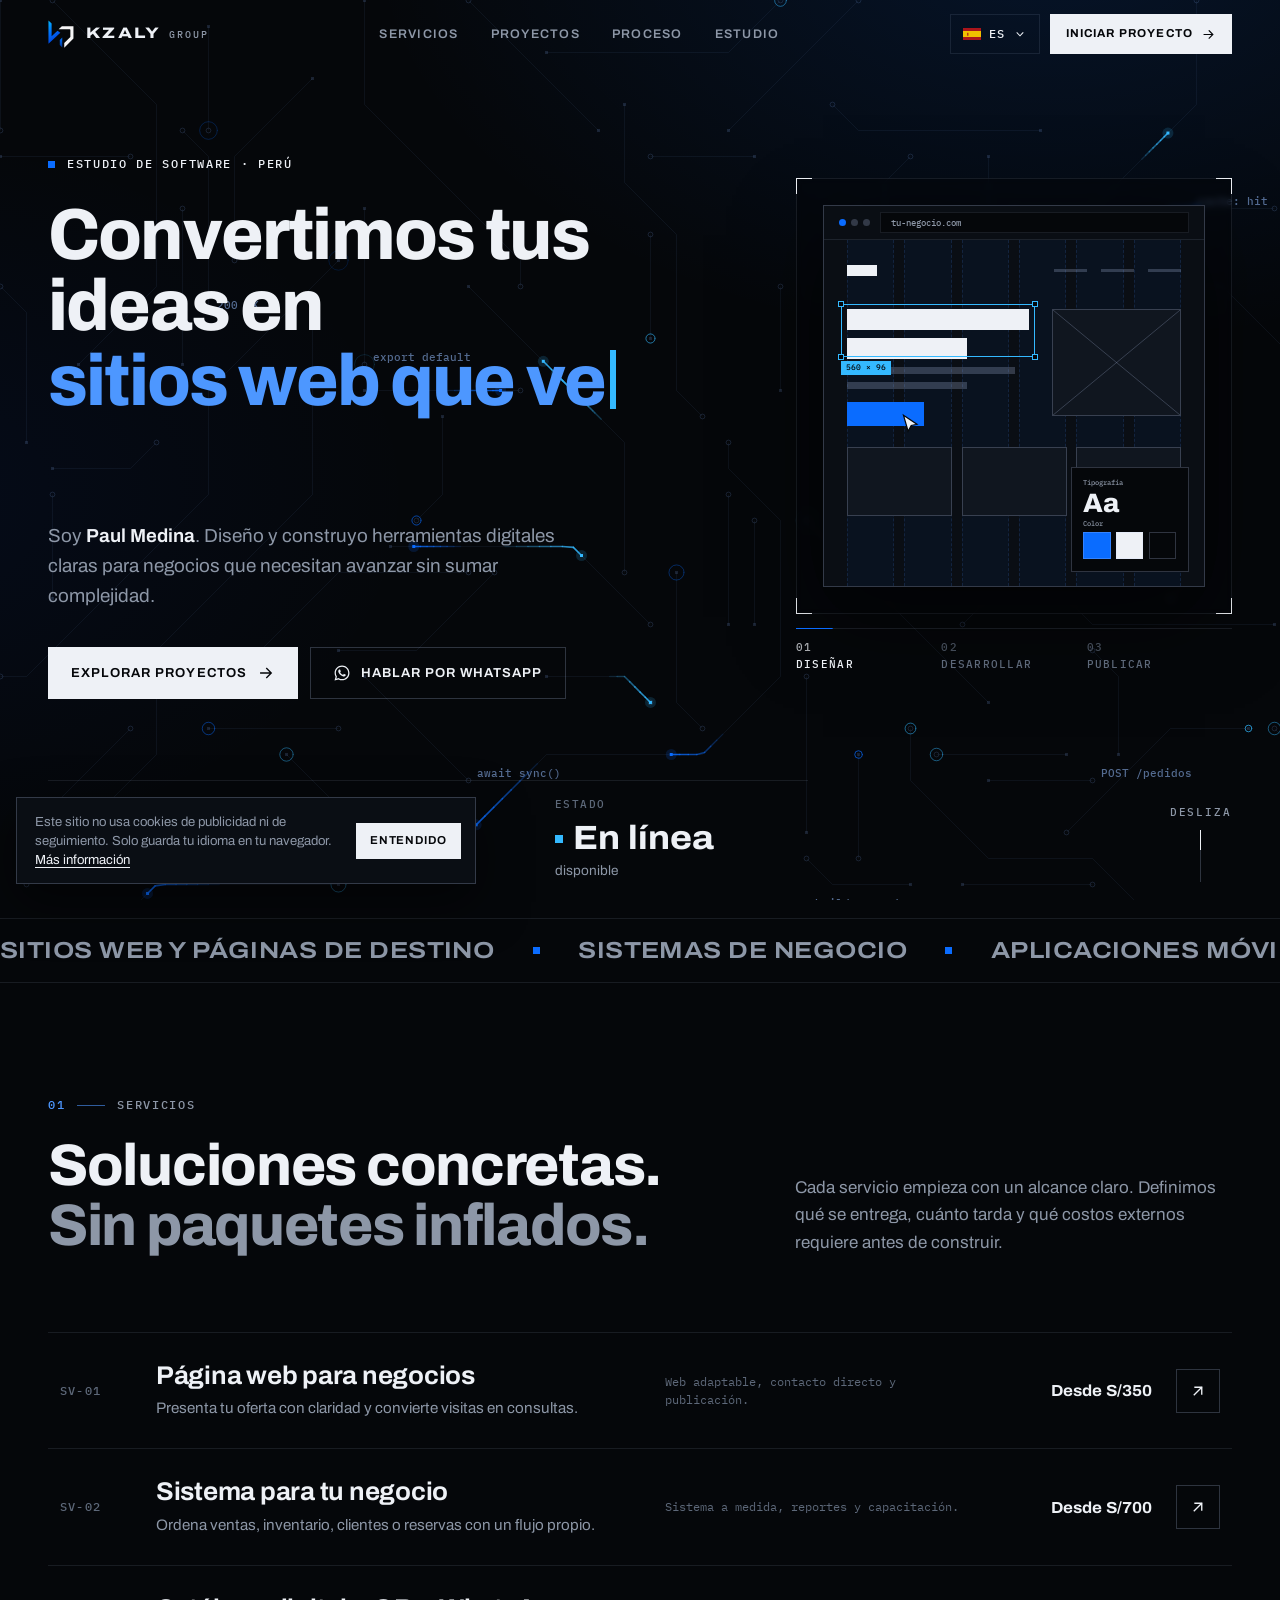
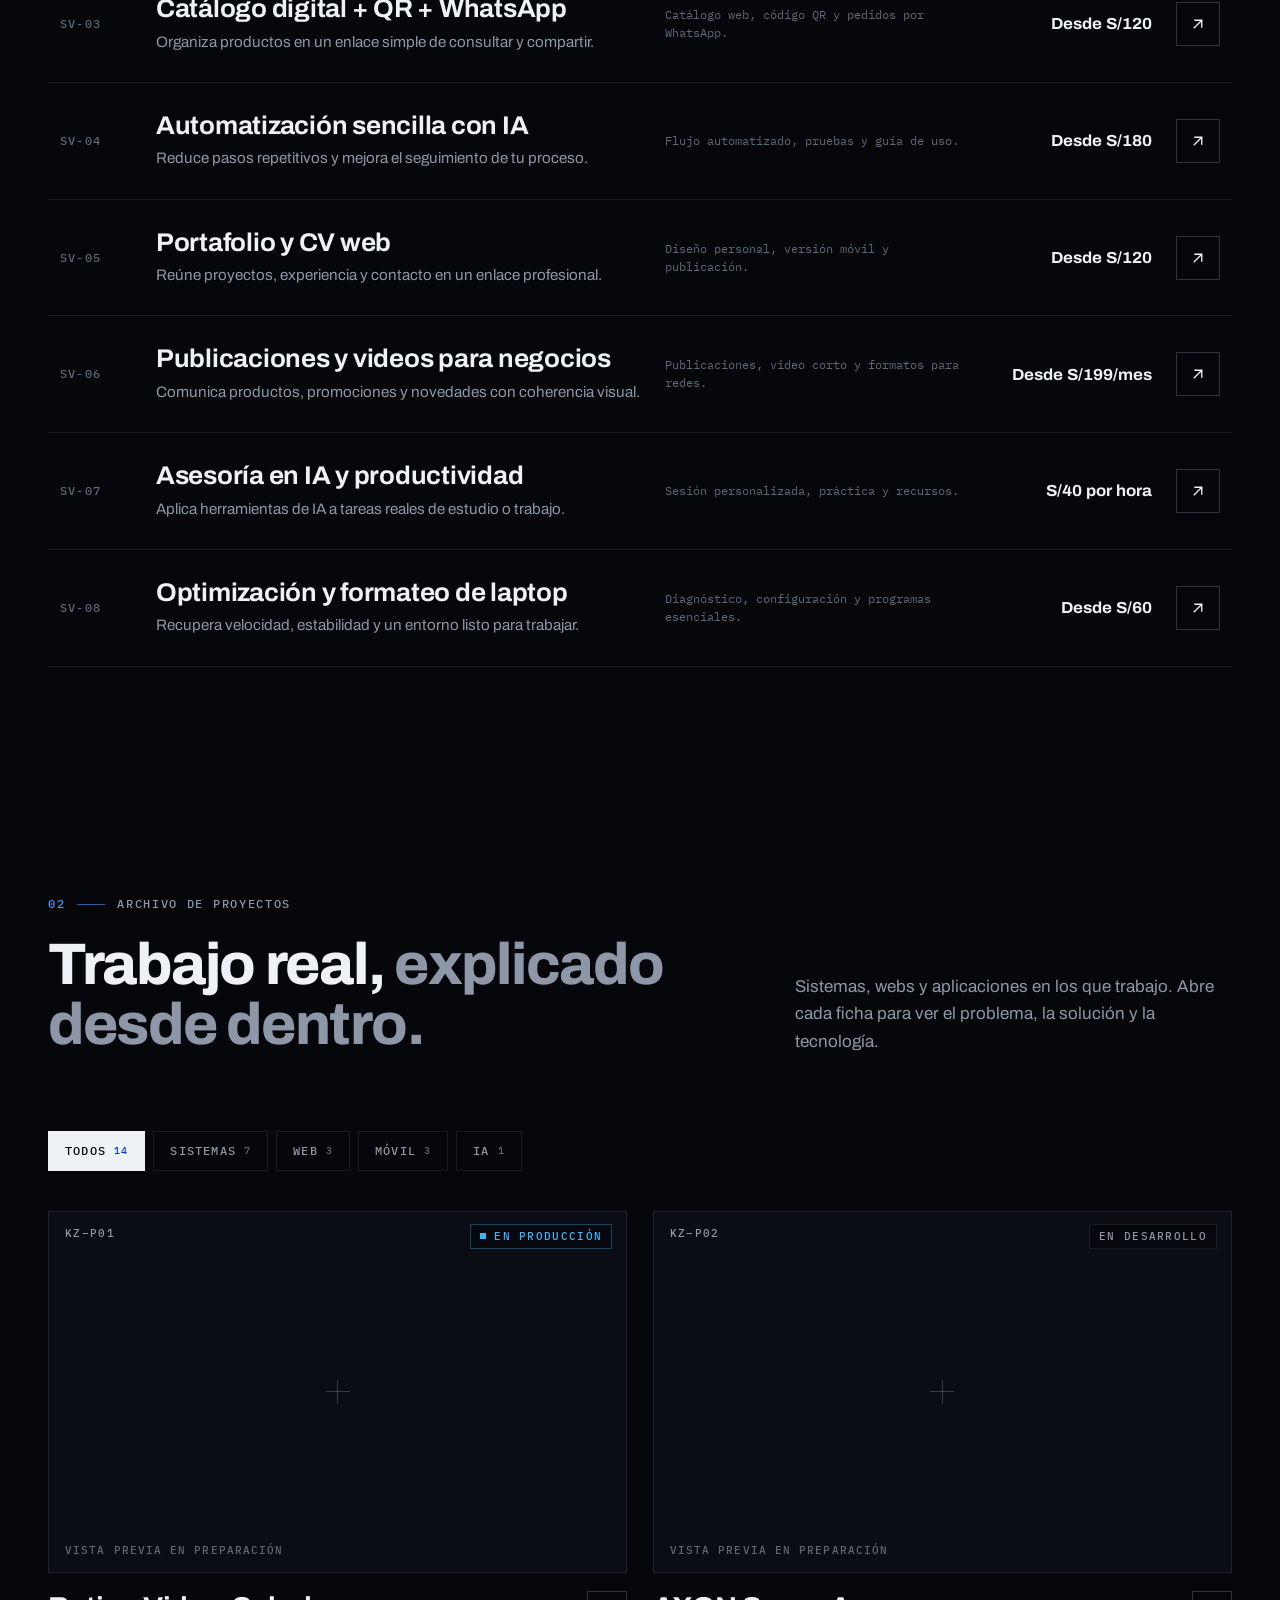
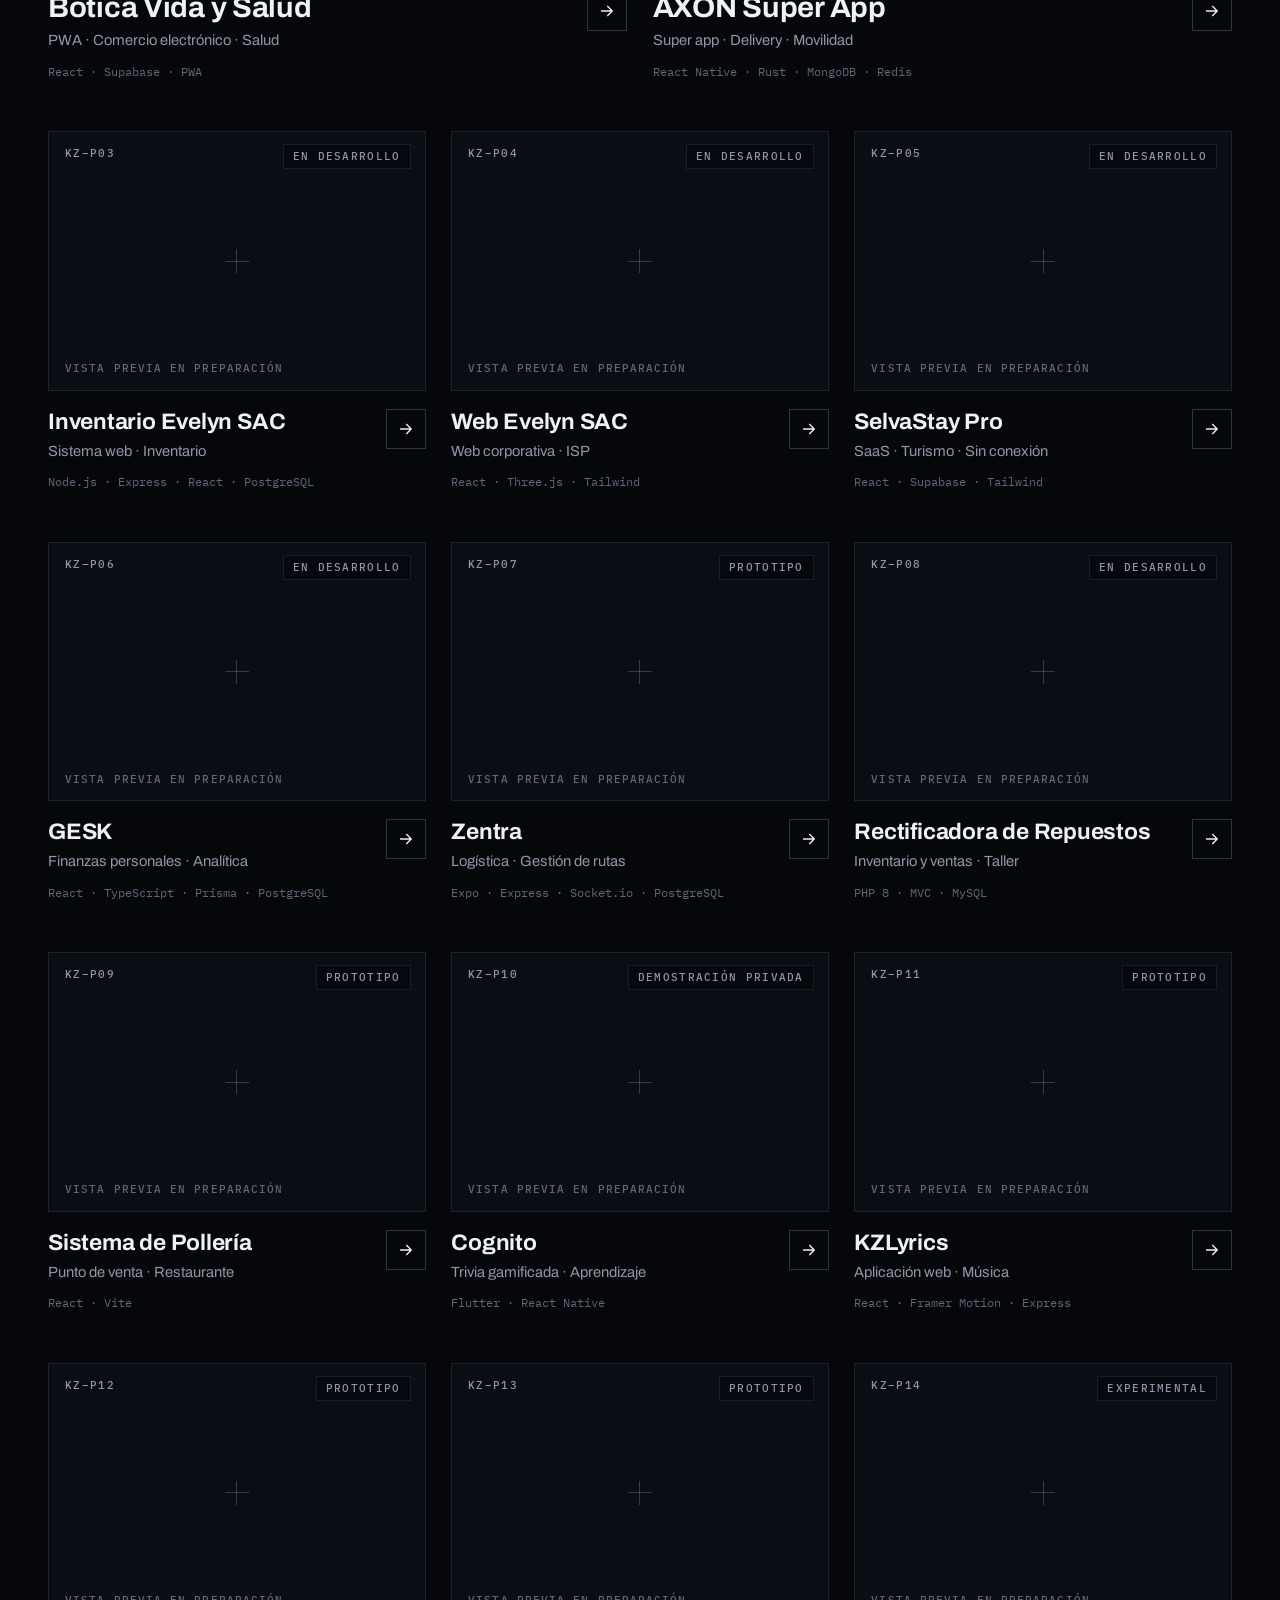
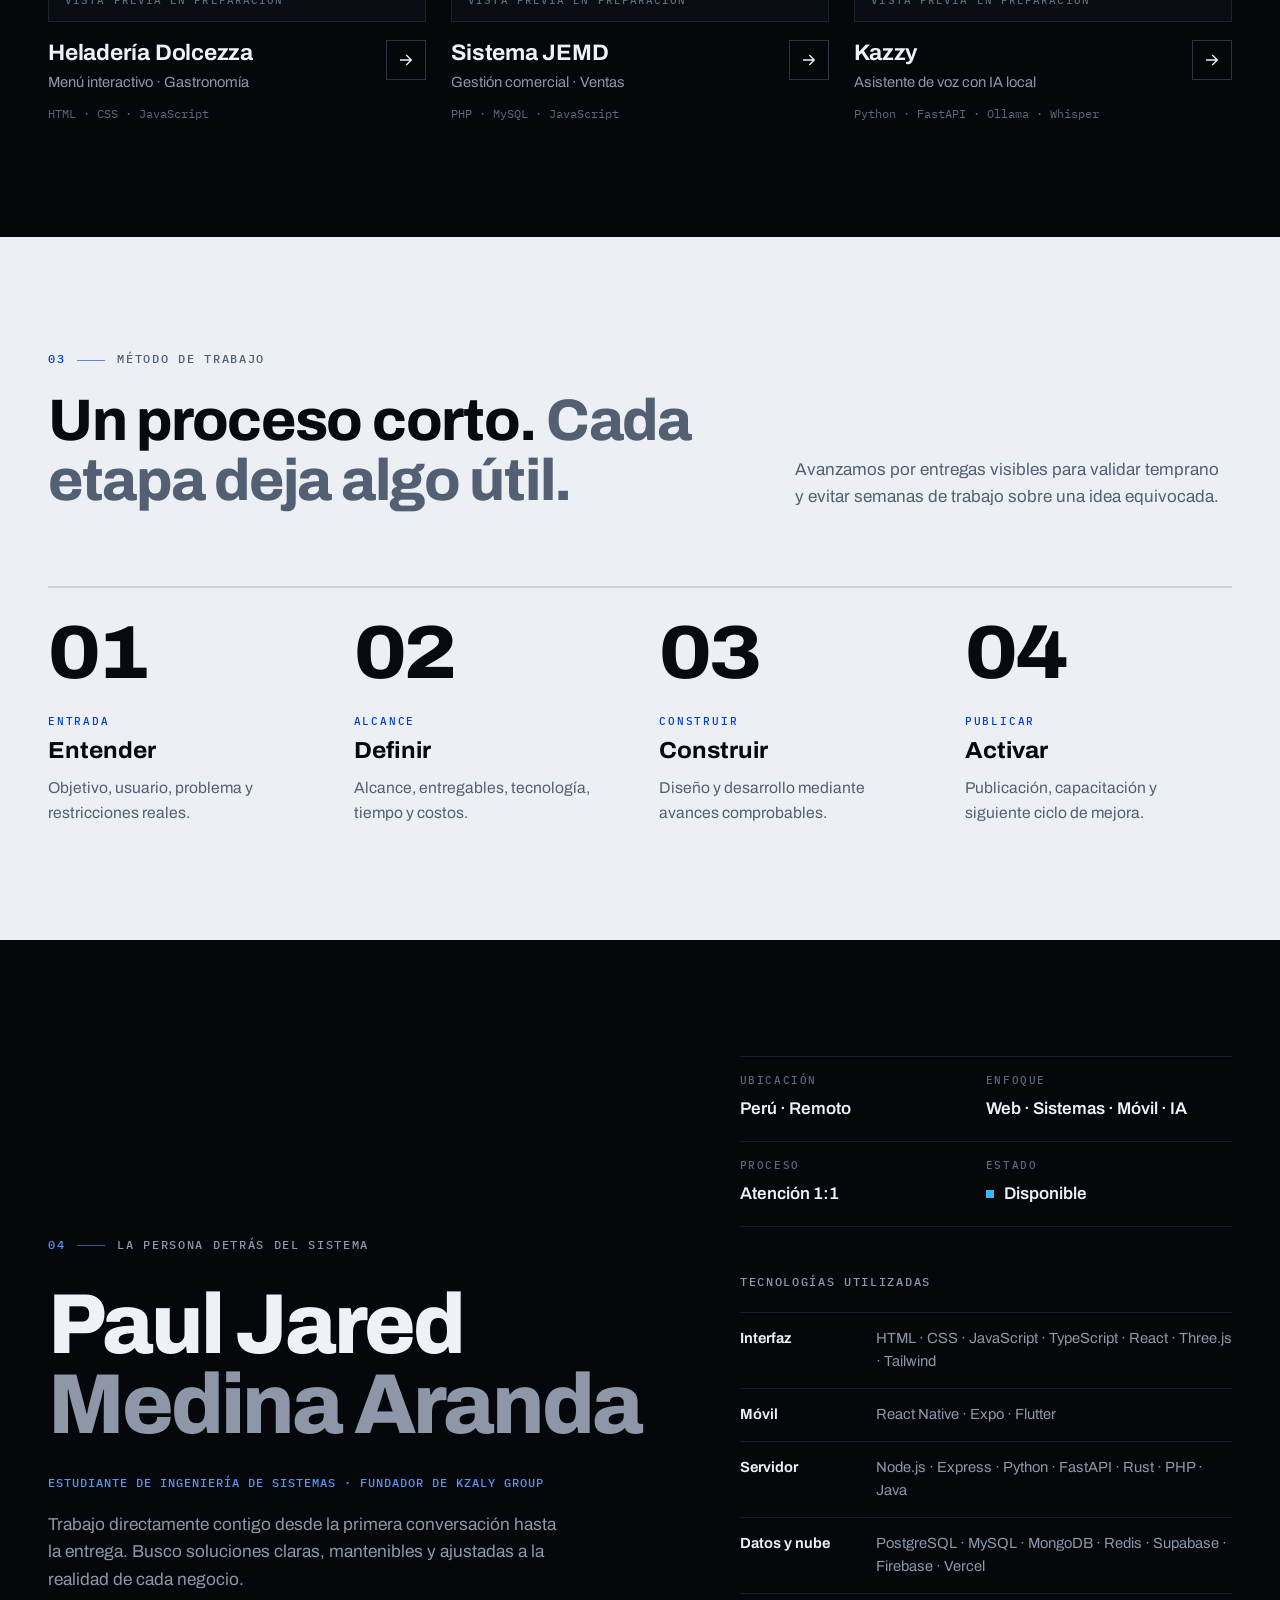
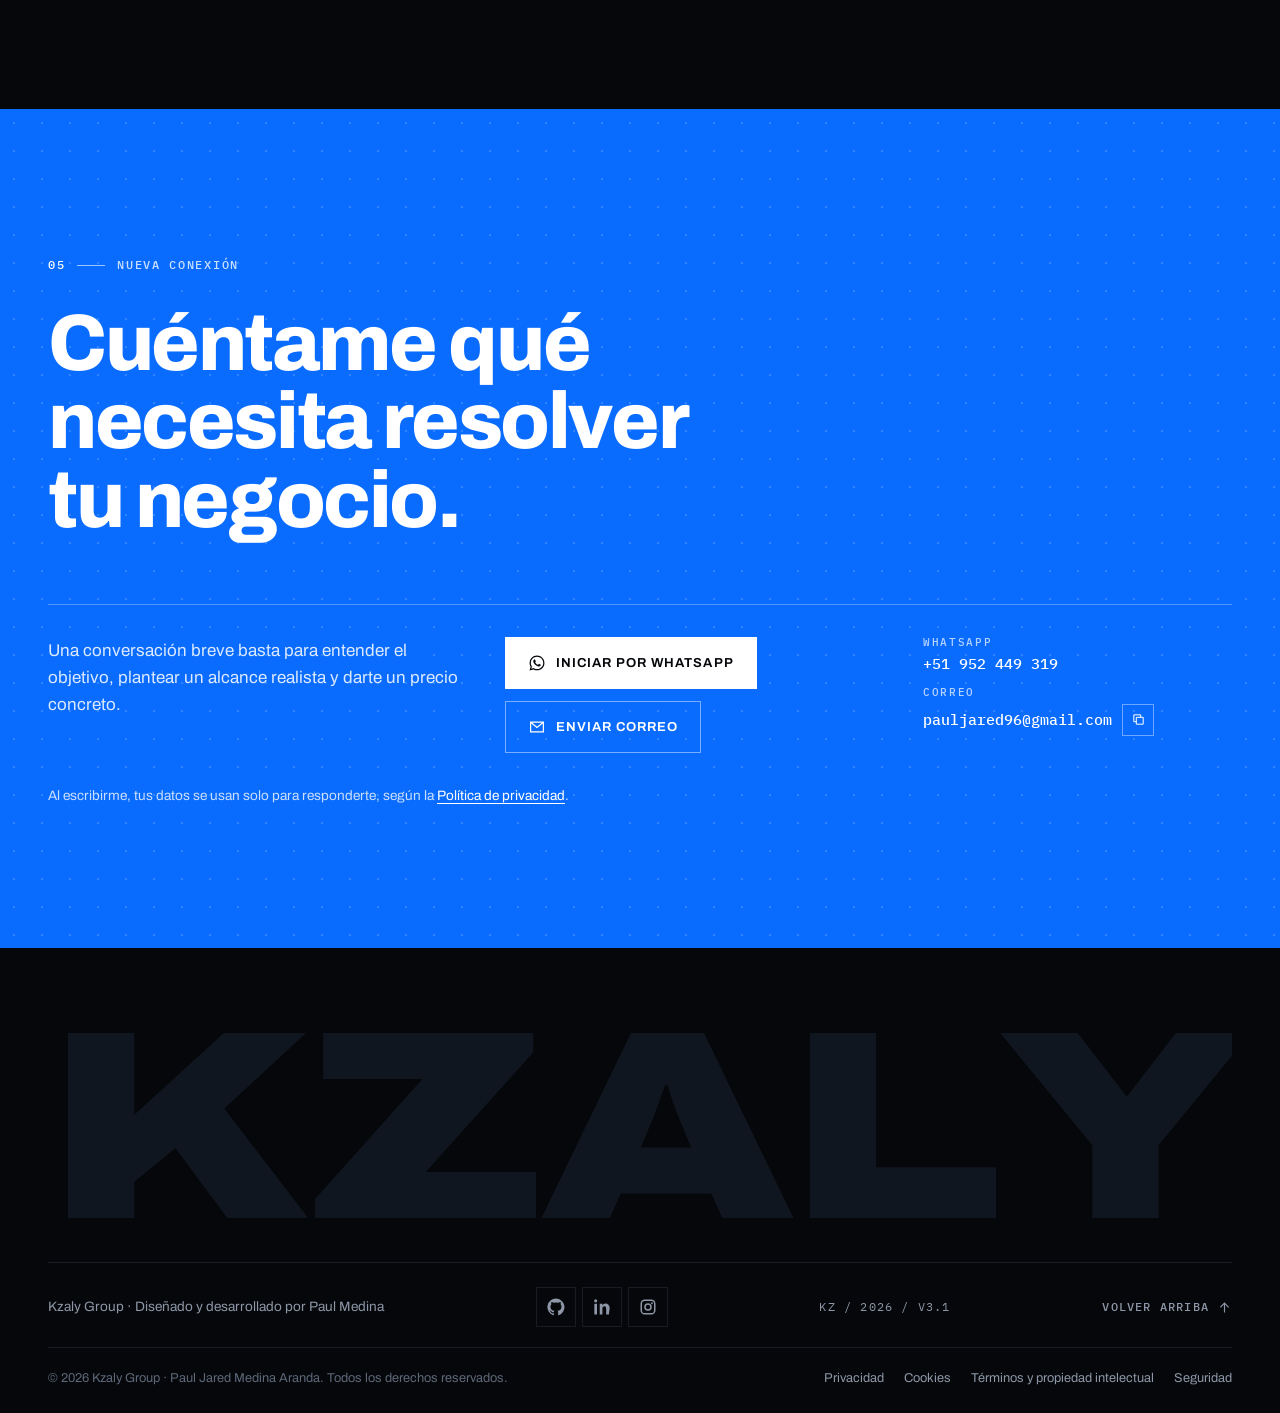
==== commit 6960aec4: "feat: escenas animadas en el hero, fondo de circuitos y páginas legales - Hero: el logo estático pas" ====
--- a/index.html
+++ b/index.html
@@ -6,6 +6,7 @@
     <title>Kzaly Group | Software y soluciones digitales por Paul Medina</title>
     <meta name="description" content="Kzaly Group es el estudio de software de Paul Medina en Perú. Páginas web, sistemas para negocios, aplicaciones móviles y automatización con IA.">
     <meta name="author" content="Paul Jared Medina Aranda">
+    <meta name="copyright" content="© 2026 Kzaly Group · Paul Jared Medina Aranda. Todos los derechos reservados.">
     <meta name="theme-color" content="#05070a">
     <meta name="color-scheme" content="dark">
     <meta name="referrer" content="strict-origin-when-cross-origin">
@@ -62,6 +63,7 @@
     </svg>
 
     <a class="skip-link" href="#contenido">Saltar al contenido</a>
+    <canvas class="circuit-bg" id="circuit-bg" aria-hidden="true"></canvas>
     <div class="scroll-progress" aria-hidden="true"><span></span></div>
 
     <header class="site-header" id="site-header">
@@ -114,8 +116,6 @@
     <main id="contenido">
         <!-- HERO -->
         <section class="hero" id="inicio">
-            <div class="hero-field" aria-hidden="true"><span class="field-base"></span><span class="field-lit"></span></div>
-
             <div class="wrap hero-grid">
                 <div class="hero-copy">
                     <p class="label hero-label" data-intro><span class="label-dot" aria-hidden="true"></span><span>Estudio de software · Perú</span></p>
@@ -132,26 +132,55 @@
                     </div>
                 </div>
 
-                <div class="hero-mark" data-intro data-parallax>
-                    <div class="mark-frame">
+                <div class="hero-stage" data-intro>
+                    <div class="stage-frame" id="stage" role="img" aria-label="Animación: diseño, desarrollo y publicación de un sitio web">
                         <span class="corner c-tl" aria-hidden="true"></span><span class="corner c-tr" aria-hidden="true"></span>
                         <span class="corner c-bl" aria-hidden="true"></span><span class="corner c-br" aria-hidden="true"></span>
-                        <svg class="mark-svg" viewBox="320 296 616 676" role="img" aria-label="Logo de Kzaly Group">
-                            <defs>
-                                <linearGradient id="hero-k" x1="0" y1="0" x2="0.35" y2="1"><stop offset="0" stop-color="#02b5fc"/><stop offset="0.5" stop-color="#0071fb"/><stop offset="1" stop-color="#003fd9"/></linearGradient>
-                                <linearGradient id="hero-s" x1="0" y1="0" x2="0" y2="1"><stop offset="0" stop-color="#0071fb"/><stop offset="1" stop-color="#033595"/></linearGradient>
-                            </defs>
-                            <path class="mk mk-k" pathLength="1" d="M331 306 L406 378 V690 L545 553 L613 603 L331 871 Z"/>
-                            <path class="mk mk-s" pathLength="1" d="M657 720 V958 L599 900 V778 Z"/>
-                            <path class="mk mk-w" pathLength="1" d="M648 444 H923 V745 L705 963 V851 L850 706 V535 Q850 520 835 520 H572 Z"/>
-                        </svg>
-                        <div class="mark-scan" aria-hidden="true"></div>
+                        <div class="stage-window" aria-hidden="true">
+                            <div class="stage-bar"><span class="stage-dots"><i></i><i></i><i></i></span><span class="stage-url"><span>tu-negocio.com</span></span></div>
+                            <div class="stage-body">
+                                <div class="scene scene-design is-active" data-scene="0">
+                                    <div class="wf-grid"><i></i><i></i><i></i><i></i><i></i><i></i></div>
+                                    <div class="wf-nav"><b></b><span></span><span></span><span></span></div>
+                                    <div class="wf-copy"><span class="wf-h"></span><span class="wf-h wf-short"></span><span class="wf-p"></span><span class="wf-p wf-short"></span><span class="wf-btn"></span></div>
+                                    <div class="wf-img"><svg viewBox="0 0 100 100" preserveAspectRatio="none"><path d="M0 0L100 100M100 0L0 100"/></svg></div>
+                                    <div class="wf-cards"><span></span><span></span><span></span></div>
+                                    <div class="wf-select"><i></i><i></i><i></i><i></i><em>560 × 96</em></div>
+                                    <div class="wf-inspector"><small>Tipografía</small><b>Aa</b><small>Color</small><span class="wf-swatches"><i></i><i></i><i></i></span></div>
+                                    <svg class="wf-cursor" viewBox="0 0 24 24"><path d="M4 2.5 19.5 13l-6.6 1.3L9.3 21z"/></svg>
+                                </div>
+                                <div class="scene scene-code" data-scene="1">
+                                    <ol class="code">
+                                        <li><span class="cl"><b class="tk-tag">&lt;section</b> <b class="tk-attr">class</b>=<b class="tk-str">"hero"</b><b class="tk-tag">&gt;</b></span></li>
+                                        <li><span class="cl">  <b class="tk-tag">&lt;h1&gt;</b>{title}<b class="tk-tag">&lt;/h1&gt;</b></span></li>
+                                        <li><span class="cl">  <b class="tk-tag">&lt;Button</b> <b class="tk-attr">to</b>=<b class="tk-str">"/contacto"</b> <b class="tk-tag">/&gt;</b></span></li>
+                                        <li><span class="cl"><b class="tk-tag">&lt;/section&gt;</b></span></li>
+                                        <li><span class="cl"> </span></li>
+                                        <li><span class="cl"><b class="tk-key">export async function</b> <b class="tk-fn">deploy</b>() {</span></li>
+                                        <li><span class="cl">  <b class="tk-key">await</b> <b class="tk-fn">build</b>({ minify: <b class="tk-key">true</b> })</span></li>
+                                        <li><span class="cl">  <b class="tk-key">return</b> <b class="tk-str">"ok"</b></span></li>
+                                        <li><span class="cl">}</span></li>
+                                    </ol>
+                                    <div class="term"><span class="cl">$ npm run build</span><span class="cl term-ok">✓ listo en 1.2 s</span></div>
+                                </div>
+                                <div class="scene scene-deploy" data-scene="2">
+                                    <div class="dp-head"><span>Publicando en producción</span><b class="dp-pct" data-deploy-pct>0%</b></div>
+                                    <div class="dp-bar"><i></i></div>
+                                    <ul class="dp-checks"><li>Compilación</li><li>Optimización de imágenes</li><li>Certificado SSL</li><li>Red global (CDN)</li></ul>
+                                    <div class="dp-live">
+                                        <img src="assets/logo-kzaly.svg" alt="" width="36" height="40">
+                                        <div class="dp-live-copy"><b>tu-negocio.com</b><span class="online"><i></i>En línea</span></div>
+                                        <small>200 OK · 48 ms</small>
+                                    </div>
+                                </div>
+                            </div>
+                        </div>
                     </div>
-                    <ol class="mark-steps" aria-label="Etapas">
-                        <li class="is-on"><span>01</span>DISEÑAR</li>
-                        <li><span>02</span>DESARROLLAR</li>
-                        <li><span>03</span>PUBLICAR</li>
-                    </ol>
+                    <div class="stage-steps" role="group" aria-label="Etapas">
+                        <button type="button" class="is-on" data-step="0"><i aria-hidden="true"></i><span>01</span>DISEÑAR</button>
+                        <button type="button" data-step="1"><i aria-hidden="true"></i><span>02</span>DESARROLLAR</button>
+                        <button type="button" data-step="2"><i aria-hidden="true"></i><span>03</span>PUBLICAR</button>
+                    </div>
                 </div>
             </div>
 
@@ -434,6 +463,7 @@
                         <div><dt>WHATSAPP</dt><dd>+51 952 449 319</dd></div>
                         <div><dt>CORREO</dt><dd><span data-mail-text></span><button class="copy" type="button" data-copy-mail aria-label="Copiar correo"><svg class="i" aria-hidden="true"><use href="#i-copy"/></svg></button></dd></div>
                     </dl>
+                    <p class="contact-legal"><span>Al escribirme, tus datos se usan solo para responderte, según la</span> <a href="/privacidad">Política de privacidad</a>.</p>
                 </div>
             </div>
         </section>
@@ -449,8 +479,17 @@
                     <a href="https://www.linkedin.com/in/paul-medina-92b20538a" target="_blank" rel="noopener noreferrer" aria-label="LinkedIn"><svg class="i" aria-hidden="true"><use href="#i-linkedin"/></svg></a>
                     <a href="https://instagram.com/only_kopoz" target="_blank" rel="noopener noreferrer" aria-label="Instagram"><svg class="i" aria-hidden="true"><use href="#i-instagram"/></svg></a>
                 </nav>
-                <span class="mono">KZ / <span id="year">2026</span> / V3.0</span>
+                <span class="mono">KZ / <span id="year">2026</span> / V3.1</span>
                 <a class="to-top" href="#inicio"><span>Volver arriba</span><svg class="i" aria-hidden="true"><use href="#i-arrow"/></svg></a>
+            </div>
+            <div class="footer-legal">
+                <p>© <span data-year>2026</span> Kzaly Group · Paul Jared Medina Aranda. <span>Todos los derechos reservados.</span></p>
+                <nav aria-label="Legal">
+                    <a href="/privacidad">Privacidad</a>
+                    <a href="/cookies">Cookies</a>
+                    <a href="/terminos">Términos y propiedad intelectual</a>
+                    <a href="/seguridad">Seguridad</a>
+                </nav>
             </div>
         </div>
     </footer>
@@ -494,9 +533,15 @@
         </div>
     </dialog>
 
+    <div class="cookie-note" id="cookie-note" role="region" aria-label="Aviso de cookies" hidden>
+        <p><span>Este sitio no usa cookies de publicidad ni de seguimiento. Solo guarda tu idioma en tu navegador.</span> <a href="/cookies">Más información</a></p>
+        <button type="button" class="cookie-ok" data-cookie-ok>Entendido</button>
+    </div>
+
     <div class="toast" id="toast" role="status" aria-live="polite"></div>
     <script src="js/i18n.js" defer></script>
     <script src="js/projects.js" defer></script>
     <script src="js/portfolio.js" defer></script>
+    <script src="js/circuit.js" defer></script>
 </body>
 </html>
--- a/css/portfolio.css
+++ b/css/portfolio.css
@@ -52,7 +52,11 @@
 
 body {
     margin: 0;
-    background: var(--ink);
+    background:
+        radial-gradient(1100px 680px at 82% -8%, rgba(10, 108, 255, 0.13), transparent 62%),
+        radial-gradient(900px 600px at -10% 55%, rgba(0, 63, 217, 0.08), transparent 60%),
+        var(--ink);
+    background-attachment: fixed;
     color: var(--fg);
     font-family: var(--body);
     font-size: 1.0625rem;
@@ -67,6 +71,12 @@
 body.no-scroll { overflow: hidden; }
 
 img, svg { display: block; max-width: 100%; }
+
+.circuit-bg {
+    position: fixed; inset: 0; z-index: -1;
+    width: 100%; height: 100%;
+    pointer-events: none;
+}
 a { color: inherit; text-decoration: none; }
 button { font: inherit; color: inherit; background: none; border: 0; padding: 0; cursor: pointer; }
 h1, h2, h3, p, ol, ul, dl, dd { margin: 0; }
@@ -354,24 +364,6 @@
     isolation: isolate;
 }
 
-.hero-field { position: absolute; inset: 0; z-index: -1; pointer-events: none; }
-.hero-field span {
-    position: absolute; inset: 0;
-    background-size: 28px 28px;
-    background-position: center top;
-}
-.field-base {
-    background-image: radial-gradient(circle, rgba(196, 214, 255, 0.13) 1px, transparent 1.6px);
-    -webkit-mask-image: linear-gradient(to bottom, #000 30%, transparent 92%);
-    mask-image: linear-gradient(to bottom, #000 30%, transparent 92%);
-}
-.field-lit {
-    background-image: radial-gradient(circle, rgba(52, 185, 255, 0.95) 1.1px, transparent 1.8px);
-    -webkit-mask-image: radial-gradient(240px circle at var(--mx, 72%) var(--my, 38%), #000, transparent 70%);
-    mask-image: radial-gradient(240px circle at var(--mx, 72%) var(--my, 38%), #000, transparent 70%);
-    opacity: 0.85;
-}
-
 .hero-grid {
     display: grid;
     grid-template-columns: minmax(0, 1fr);
@@ -392,7 +384,7 @@
 .hero-title .line { display: block; overflow: hidden; padding-bottom: 0.06em; }
 .hero-title .line > span { display: inline; }
 .typewriter-line {
-    min-height: calc(2 * 0.98em + 0.06em);
+    min-height: var(--tw-h, calc(2 * 0.98em + 0.06em));
     color: var(--blue-text);
 }
 .typewriter-line i {
@@ -414,74 +406,225 @@
 
 .hero-actions { display: flex; flex-wrap: wrap; gap: 12px; margin-top: 36px; }
 
-/* Logo mark */
-.hero-mark { width: 100%; max-width: 440px; justify-self: center; perspective: 900px; }
-.mark-frame {
+/* Stage: design → code → deploy */
+.hero-stage { width: 100%; max-width: 470px; justify-self: center; perspective: 1100px; }
+.stage-frame {
     --rx: 0deg; --ry: 0deg;
     position: relative;
     aspect-ratio: 1;
-    display: grid; place-items: center;
-    padding: 17%;
+    padding: 6%;
     border: 1px solid var(--line);
+    background: rgba(5, 7, 10, 0.5);
+    -webkit-backdrop-filter: blur(3px);
+    backdrop-filter: blur(3px);
     transform: rotateX(var(--rx)) rotateY(var(--ry));
     transform-style: preserve-3d;
     transition: transform 0.9s var(--ease);
 }
-.mark-svg { width: 100%; height: auto; overflow: visible; transform: translateZ(40px); }
-.mk {
-    stroke-width: 3;
-    stroke-linejoin: miter;
-    stroke-dasharray: 1;
-    stroke-dashoffset: 0;
-}
-.mk-k { fill: url(#hero-k); stroke: #2a9dff; }
-.mk-s { fill: url(#hero-s); stroke: #1f7bff; }
-.mk-w { fill: #f6f5f6; stroke: #f6f5f6; }
-
-.js .mk { fill-opacity: 0; stroke-dashoffset: 1; }
-.js.is-loaded .mk {
-    animation: draw 1.5s var(--ease-io) forwards, fill-in 0.9s var(--ease) forwards;
-}
-.js.is-loaded .mk-k { animation-delay: 0.25s, 1.35s; }
-.js.is-loaded .mk-s { animation-delay: 0.5s, 1.5s; }
-.js.is-loaded .mk-w { animation-delay: 0.65s, 1.65s; }
-
 .corner { position: absolute; width: 16px; height: 16px; border: 0 solid var(--fg); }
 .c-tl { top: -1px; left: -1px; border-top-width: 1px; border-left-width: 1px; }
 .c-tr { top: -1px; right: -1px; border-top-width: 1px; border-right-width: 1px; }
 .c-bl { bottom: -1px; left: -1px; border-bottom-width: 1px; border-left-width: 1px; }
 .c-br { bottom: -1px; right: -1px; border-bottom-width: 1px; border-right-width: 1px; }
 
-.mark-scan {
-    position: absolute; left: 0; right: 0; top: 0;
-    height: 1px;
-    background: var(--cyan);
+.stage-window {
+    position: relative;
+    display: flex; flex-direction: column;
+    height: 100%;
+    border: 1px solid var(--line-strong);
+    background: var(--ink-2);
+    box-shadow: 0 30px 80px rgba(0, 0, 0, 0.55);
+    overflow: hidden;
+    transform: translateZ(28px);
+    container-type: inline-size;
+}
+.stage-bar {
+    display: flex; align-items: center; gap: 10px;
+    flex: none;
+    height: clamp(26px, 9cqw, 38px);
+    padding-inline: 4%;
+    border-bottom: 1px solid var(--line);
+}
+.stage-dots { display: flex; gap: 5px; }
+.stage-dots i { width: 7px; height: 7px; border-radius: 50%; background: var(--line-strong); }
+.stage-dots i:first-child { background: var(--blue); }
+.stage-url {
+    flex: 1; min-width: 0;
+    display: flex; align-items: center;
+    height: 62%;
+    padding-inline: 10px;
+    border: 1px solid var(--line);
+    background: var(--ink);
+    font: 500 clamp(9px, 2.5cqw, 11px)/1 var(--mono);
+    color: var(--muted);
+    white-space: nowrap; overflow: hidden;
+}
+.stage-body { position: relative; flex: 1; container-type: size; }
+
+.scene {
+    position: absolute; inset: 0;
+    opacity: 0; visibility: hidden;
+    transition: opacity 0.55s var(--ease), visibility 0s linear 0.55s;
+}
+.scene.is-active { opacity: 1; visibility: visible; transition: opacity 0.6s var(--ease) 0.12s, visibility 0s; }
+.scene.is-leaving { visibility: visible; }
+.stage-frame.is-paused *,
+.stage-frame.is-paused *::before,
+.stage-frame.is-paused *::after { animation-play-state: paused !important; }
+
+/* Scene 1 — wireframe being designed */
+.scene-design > * { position: absolute; }
+.wf-grid { inset: 0 6%; display: grid; grid-template-columns: repeat(6, 1fr); gap: 3%; opacity: 0; }
+.wf-grid i { background: rgba(10, 108, 255, 0.05); border-inline: 1px dashed rgba(77, 151, 255, 0.14); }
+.wf-nav { top: 6%; left: 6%; right: 6%; height: 6%; display: flex; align-items: center; gap: 4%; }
+.wf-nav b { width: 9%; height: 55%; background: var(--fg); }
+.wf-nav span { width: 10%; height: 16%; background: var(--line-strong); }
+.wf-nav span:first-of-type { margin-left: auto; }
+.wf-copy { left: 6%; top: 20%; width: 48%; display: flex; flex-direction: column; gap: 2.4cqh; }
+.wf-h { height: 6cqh; background: var(--fg); }
+.wf-p { height: 2cqh; width: 92%; background: var(--line-strong); }
+.wf-copy .wf-short { width: 66%; }
+.wf-btn { width: 42%; height: 7cqh; margin-top: 1.4cqh; border: 1px solid var(--blue-text); }
+.wf-img { right: 6%; top: 20%; width: 34%; height: 31%; border: 1px solid var(--line-strong); background: var(--ink-3); }
+.wf-img svg { width: 100%; height: 100%; }
+.wf-img path { fill: none; stroke: var(--line-strong); stroke-width: 1; vector-effect: non-scaling-stroke; }
+.wf-cards { left: 6%; right: 6%; top: 60%; height: 20%; display: grid; grid-template-columns: repeat(3, 1fr); gap: 3%; }
+.wf-cards span { border: 1px solid var(--line-strong); background: var(--ink-3); }
+.wf-select { left: 4.5%; top: calc(20% - 1.5cqh); width: 51%; height: calc(15.4cqh); border: 1px solid var(--cyan); opacity: 0; }
+.wf-select i { position: absolute; width: 6px; height: 6px; background: var(--ink); border: 1px solid var(--cyan); }
+.wf-select i:nth-child(1) { left: -4px; top: -4px; }
+.wf-select i:nth-child(2) { right: -4px; top: -4px; }
+.wf-select i:nth-child(3) { left: -4px; bottom: -4px; }
+.wf-select i:nth-child(4) { right: -4px; bottom: -4px; }
+.wf-select em {
+    position: absolute; left: -1px; top: calc(100% + 5px);
+    padding: 2px 5px;
+    background: var(--cyan); color: var(--ink);
+    font: 500 clamp(8px, 2.1cqw, 10px)/1.2 var(--mono); font-style: normal;
+}
+.wf-inspector {
+    right: 4%; bottom: 4%; width: 31%;
+    display: grid; gap: 1.2cqh;
+    padding: 3%;
+    background: var(--ink);
+    border: 1px solid var(--line-strong);
+    font: 500 clamp(8px, 2.1cqw, 10px)/1 var(--mono);
+    color: var(--muted);
     opacity: 0;
-    animation: scan 5.5s var(--ease-io) 2.4s infinite;
-}
-
-.mark-steps {
-    display: grid; grid-template-columns: repeat(3, 1fr);
-    margin-top: 14px;
+}
+.wf-inspector b { font: 800 7cqw/1 var(--display); color: var(--fg); }
+.wf-swatches { display: flex; gap: 6%; }
+.wf-swatches i { flex: 1; aspect-ratio: 1; border: 1px solid var(--line-strong); }
+.wf-swatches i:nth-child(1) { background: var(--blue); }
+.wf-swatches i:nth-child(2) { background: var(--fg); }
+.wf-swatches i:nth-child(3) { background: var(--ink); }
+.wf-cursor { left: 88%; top: 92%; width: 5.5cqw; height: auto; fill: var(--fg); stroke: var(--ink); stroke-width: 1.4; opacity: 0; z-index: 2; }
+
+.wf-nav > *, .wf-h, .wf-p, .wf-btn, .wf-cards span { transform: scaleX(0); transform-origin: left; }
+.wf-img { clip-path: inset(0 0 100% 0); }
+
+.scene-design:is(.is-active, .is-leaving) .wf-grid { animation: fade-to 0.7s var(--ease) 0.05s forwards; }
+.scene-design:is(.is-active, .is-leaving) .wf-nav > * { animation: grow-x 0.6s var(--ease) forwards; }
+.scene-design:is(.is-active, .is-leaving) .wf-nav > :nth-child(1) { animation-delay: 0.2s; }
+.scene-design:is(.is-active, .is-leaving) .wf-nav > :nth-child(2) { animation-delay: 0.3s; }
+.scene-design:is(.is-active, .is-leaving) .wf-nav > :nth-child(3) { animation-delay: 0.38s; }
+.scene-design:is(.is-active, .is-leaving) .wf-nav > :nth-child(4) { animation-delay: 0.46s; }
+.scene-design:is(.is-active, .is-leaving) .wf-copy > * { animation: grow-x 0.7s var(--ease) forwards; }
+.scene-design:is(.is-active, .is-leaving) .wf-copy > :nth-child(1) { animation-delay: 0.6s; }
+.scene-design:is(.is-active, .is-leaving) .wf-copy > :nth-child(2) { animation-delay: 0.75s; }
+.scene-design:is(.is-active, .is-leaving) .wf-copy > :nth-child(3) { animation-delay: 0.95s; }
+.scene-design:is(.is-active, .is-leaving) .wf-copy > :nth-child(4) { animation-delay: 1.05s; }
+.scene-design:is(.is-active, .is-leaving) .wf-btn { animation: grow-x 0.6s var(--ease) 1.25s forwards, btn-press 0.5s var(--ease) 4.35s forwards; }
+.scene-design:is(.is-active, .is-leaving) .wf-img { animation: reveal-down 0.9s var(--ease) 1.45s forwards; }
+.scene-design:is(.is-active, .is-leaving) .wf-cards span { animation: grow-x 0.6s var(--ease) forwards; }
+.scene-design:is(.is-active, .is-leaving) .wf-cards span:nth-child(1) { animation-delay: 1.85s; }
+.scene-design:is(.is-active, .is-leaving) .wf-cards span:nth-child(2) { animation-delay: 2s; }
+.scene-design:is(.is-active, .is-leaving) .wf-cards span:nth-child(3) { animation-delay: 2.15s; }
+.scene-design:is(.is-active, .is-leaving) .wf-select { animation: pop-in 0.45s var(--ease) 2.75s forwards; }
+.scene-design:is(.is-active, .is-leaving) .wf-inspector { animation: rise-in 0.6s var(--ease) 3.35s forwards; }
+.scene-design:is(.is-active, .is-leaving) .wf-cursor { animation: cursor-path 4.3s var(--ease-io) 0.3s forwards; }
+
+/* Scene 2 — code being written */
+.scene-code {
+    display: flex; flex-direction: column; justify-content: space-between;
+    padding: 6% 5%;
+    font: 400 clamp(9px, 2.75cqw, 12.5px)/1.75 var(--mono);
+}
+.code { counter-reset: ln; }
+.code li { counter-increment: ln; display: flex; white-space: pre; }
+.code li::before { content: counter(ln); flex: none; width: 2.2em; padding-right: 1.1em; text-align: right; color: var(--dim); }
+.scene-code b { font-weight: inherit; }
+.cl { display: inline-block; clip-path: inset(0 100% 0 0); color: var(--fg); }
+.scene-code:is(.is-active, .is-leaving) .cl { animation: type var(--d, 0.4s) steps(var(--n, 10)) var(--t, 0s) forwards; }
+.tk-tag { color: var(--blue-text); }
+.tk-attr { color: var(--muted); }
+.tk-str { color: var(--cyan); }
+.tk-key { color: #fff; font-weight: 600 !important; }
+.tk-fn { color: #9cc4ff; }
+.term { display: grid; gap: 0.2em; padding-top: 3%; border-top: 1px solid var(--line); color: var(--muted); }
+.term-ok { color: var(--cyan); }
+
+/* Scene 3 — deploy */
+.scene-deploy {
+    display: flex; flex-direction: column; gap: 4.5cqh;
+    padding: 7% 6%;
+    font: 500 clamp(9px, 2.6cqw, 12px)/1.3 var(--mono);
+}
+.dp-head { display: flex; justify-content: space-between; gap: 12px; color: var(--fg); letter-spacing: 0.06em; text-transform: uppercase; }
+.dp-pct { color: var(--cyan); font-variant-numeric: tabular-nums; }
+.dp-bar { height: 3px; background: var(--line); }
+.dp-bar i { display: block; height: 100%; background: var(--blue); transform: scaleX(var(--dp, 0)); transform-origin: left; }
+.dp-checks { display: grid; gap: 2.4cqh; color: var(--muted); }
+.dp-checks li { display: flex; align-items: center; gap: 0.9em; opacity: 0.35; transition: opacity 0.4s var(--ease), color 0.4s var(--ease); }
+.dp-checks li::before {
+    content: ""; flex: none;
+    width: 1em; height: 1em;
+    border: 1px solid var(--line-strong);
+    transition: background-color 0.3s var(--ease), border-color 0.3s var(--ease);
+}
+.dp-checks li.is-done { opacity: 1; color: var(--fg); }
+.dp-checks li.is-done::before {
+    border-color: var(--cyan);
+    background: var(--cyan) url("data:image/svg+xml,%3Csvg xmlns='http://www.w3.org/2000/svg' viewBox='0 0 12 12'%3E%3Cpath d='M2.5 6.2 5 8.6l4.6-5' fill='none' stroke='%2305070a' stroke-width='1.8'/%3E%3C/svg%3E") center / 80% no-repeat;
+}
+.dp-live {
+    display: grid; grid-template-columns: auto minmax(0, 1fr); align-items: center;
+    gap: 2cqh 4cqw;
+    margin-top: auto;
+    padding: 5%;
+    border: 1px solid var(--line-strong);
+    background: var(--ink);
+    opacity: 0;
+    transform: translateY(12px) scale(0.97);
+    transition: opacity 0.6s var(--ease), transform 0.8s var(--ease), border-color 0.6s var(--ease);
+}
+.dp-live.is-on { opacity: 1; transform: none; border-color: rgba(52, 185, 255, 0.45); }
+.dp-live img { width: 9cqw; height: auto; }
+.dp-live-copy { display: grid; gap: 0.5em; min-width: 0; }
+.dp-live-copy b { color: var(--fg); font-size: 1.15em; overflow-wrap: anywhere; }
+.dp-live-copy .online { display: inline-flex; align-items: center; gap: 0.6em; color: var(--cyan); }
+.dp-live small { grid-column: 1 / -1; color: var(--dim); }
+
+/* Step selector */
+.stage-steps { display: grid; grid-template-columns: repeat(3, 1fr); margin-top: 14px; }
+.stage-steps button {
+    position: relative;
+    padding-top: 12px;
+    border-top: 1px solid var(--line);
+    text-align: left;
     font: 500 0.66rem/1.2 var(--mono);
     letter-spacing: 0.12em;
     color: var(--dim);
-}
-.mark-steps li {
-    position: relative;
-    padding-top: 12px;
-    border-top: 1px solid var(--line);
-    transition: color 0.5s var(--ease);
-}
-.mark-steps li::before {
-    content: "";
+    transition: color 0.4s var(--ease);
+}
+.stage-steps button i {
     position: absolute; left: 0; right: 0; top: -1px;
     height: 1px; background: var(--blue);
-    transform: scaleX(0); transform-origin: left;
-}
-.mark-steps li span { display: block; margin-bottom: 4px; color: inherit; opacity: 0.7; }
-.mark-steps li.is-on { color: var(--fg); }
-.mark-steps li.is-on::before { animation: step-fill 2.4s linear forwards; }
+    transform: scaleX(var(--p, 0)); transform-origin: left;
+}
+.stage-steps button span { display: block; margin-bottom: 4px; opacity: 0.7; }
+.stage-steps button.is-on,
+.stage-steps button:hover { color: var(--fg); }
 
 /* Facts */
 .hero-facts {
@@ -538,11 +681,11 @@
 
 @media (min-width: 900px) {
     .hero-grid { grid-template-columns: minmax(0, 1.55fr) minmax(0, 1fr); }
-    .hero-mark { justify-self: end; }
+    .hero-stage { justify-self: end; }
     .scroll-cue { display: flex; }
 }
 @media (max-width: 899px) {
-    .hero-mark { max-width: 300px; justify-self: start; }
+    .hero-stage { max-width: 420px; justify-self: start; }
 }
 @media (max-width: 560px) {
     .hero-facts dl { grid-template-columns: repeat(3, minmax(0, 1fr)); }
@@ -560,7 +703,8 @@
     display: flex; width: max-content;
     animation: marquee 48s linear infinite;
 }
-.rail:hover .rail-track { animation-play-state: paused; }
+.rail:hover .rail-track,
+.rail:focus-within .rail-track { animation-play-state: paused; }
 .rail-set { display: flex; flex: none; }
 .rail-set li {
     display: inline-flex; align-items: center;
@@ -1210,6 +1354,23 @@
 
 /* ---------- Keyframes ---------- */
 @keyframes blink { 50% { opacity: 0; } }
+@keyframes fade-to { to { opacity: 1; } }
+@keyframes grow-x { to { transform: scaleX(1); } }
+@keyframes reveal-down { to { clip-path: inset(0 0 0 0); } }
+@keyframes pop-in { from { opacity: 0; transform: scale(0.94); } to { opacity: 1; transform: none; } }
+@keyframes rise-in { from { opacity: 0; transform: translateY(14px); } to { opacity: 1; transform: none; } }
+@keyframes btn-press { 0% { background: transparent; } 40% { transform: scale(0.94); } 100% { background: var(--blue); border-color: var(--blue); transform: none; } }
+@keyframes type { to { clip-path: inset(0 0 0 0); } }
+@keyframes cursor-path {
+    0% { left: 88%; top: 92%; opacity: 0; }
+    6% { opacity: 1; }
+    42% { left: 42%; top: 26%; }
+    56% { left: 42%; top: 26%; }
+    70% { left: 74%; top: 84%; }
+    78% { left: 74%; top: 84%; }
+    92% { left: 20%; top: 50%; }
+    100% { left: 20%; top: 50%; opacity: 1; }
+}
 @keyframes draw { to { stroke-dashoffset: 0; } }
 @keyframes fill-in { to { fill-opacity: 1; } }
 @keyframes scan {
@@ -1232,21 +1393,115 @@
 @keyframes fade-in { from { opacity: 0; } }
 @keyframes fade-out { to { opacity: 0; } }
 
-/* ---------- Reduced motion ---------- */
+/* ---------- Reduced motion ----------
+   Ambient animation (marquee, typing, stage scenes, circuit pulses) keeps running;
+   only parallax, tilt, magnetic pull and large slide-ins are removed. */
 @media (prefers-reduced-motion: reduce) {
     html { scroll-behavior: auto; }
-    *, *::before, *::after {
-        animation-duration: 0.01ms !important;
-        animation-iteration-count: 1 !important;
-        transition-duration: 0.01ms !important;
-        transition-delay: 0s !important;
-    }
-    .rail-track { animation: none; }
-    .js .reveal, .js [data-intro] { opacity: 1; transform: none; }
-    .js .mk { fill-opacity: 1; stroke-dashoffset: 0; }
+    .js .reveal, .js [data-intro] { transform: none; }
+    .stage-frame { transform: none !important; }
+    .btn, .wa-button { transform: none !important; }
+    .rail-track { animation-duration: 80s; }
 }
 
 /* ---------- 404 ---------- */
 .not-found { min-height: 100svh; display: grid; align-items: center; }
 .not-found .wrap { display: grid; gap: 32px; justify-items: start; }
 .not-found-code { margin-top: 24px; }
+
+/* ---------- Legal: footer, contact note, cookie notice ---------- */
+.contact-legal { grid-column: 1 / -1; font-size: 0.85rem; color: rgba(255, 255, 255, 0.78); }
+.contact-legal a { color: #fff; text-decoration: underline; text-underline-offset: 3px; }
+
+.footer-legal {
+    display: flex; flex-wrap: wrap; align-items: center; justify-content: space-between;
+    gap: 12px 24px;
+    margin-top: 20px;
+    padding-top: 20px;
+    border-top: 1px solid var(--line);
+    font-size: 0.8rem;
+    color: var(--dim);
+}
+.footer-legal nav { display: flex; flex-wrap: wrap; gap: 8px 20px; }
+.footer-legal a { color: var(--muted); transition: color 0.3s var(--ease); }
+.footer-legal a:hover { color: var(--fg); }
+
+.cookie-note {
+    position: fixed; z-index: 95;
+    left: calc(16px + env(safe-area-inset-left, 0px));
+    bottom: calc(16px + env(safe-area-inset-bottom, 0px));
+    display: flex; align-items: center; gap: 16px;
+    max-width: min(460px, calc(100vw - 104px));
+    padding: 14px 14px 14px 18px;
+    background: var(--ink-2);
+    border: 1px solid var(--line-strong);
+    box-shadow: 0 18px 50px rgba(0, 0, 0, 0.5);
+    font-size: 0.82rem; line-height: 1.45;
+    color: var(--muted);
+    animation: bubble-in 0.6s var(--ease) both;
+}
+.cookie-note a { color: var(--fg); text-decoration: underline; text-underline-offset: 3px; white-space: nowrap; }
+.cookie-ok {
+    flex: none;
+    height: 36px; padding: 0 14px;
+    background: var(--fg); color: var(--ink);
+    font: 650 0.72rem/1 var(--body); letter-spacing: 0.08em; text-transform: uppercase;
+    transition: background-color 0.3s var(--ease), color 0.3s var(--ease);
+}
+.cookie-ok:hover { background: var(--blue); color: #fff; }
+@media (max-width: 520px) {
+    .cookie-note { flex-direction: column; align-items: flex-start; gap: 10px; }
+}
+
+/* ---------- Legal pages ---------- */
+.legal-header { border-bottom: 1px solid var(--line); background: rgba(5, 7, 10, 0.82); }
+.legal-header .header-inner { height: var(--header-h); }
+.legal-back { display: inline-flex; align-items: center; gap: 8px; font: 500 0.75rem/1 var(--mono); letter-spacing: 0.1em; text-transform: uppercase; color: var(--muted); }
+.legal-back .i { width: 15px; height: 15px; transform: rotate(180deg); }
+.legal-back:hover { color: var(--fg); }
+
+.legal { padding-block: clamp(56px, 8vw, 104px); }
+.legal-layout { display: grid; grid-template-columns: minmax(0, 1fr); gap: 48px; }
+.legal-toc { display: none; }
+.legal-doc { max-width: 72ch; min-width: 0; }
+.legal-doc h1 {
+    margin-top: 20px;
+    font: 780 clamp(2.2rem, 1.2rem + 3vw, 3.6rem)/1.02 var(--display);
+    letter-spacing: -0.025em;
+    text-wrap: balance;
+}
+.legal-meta { margin-top: 18px; font: 500 0.75rem/1.6 var(--mono); letter-spacing: 0.08em; color: var(--dim); }
+.legal-doc h2 {
+    margin-top: 56px;
+    padding-top: 22px;
+    border-top: 1px solid var(--line);
+    font: 700 1.35rem/1.25 var(--display);
+}
+.legal-doc h3 { margin-top: 28px; font: 650 1.05rem/1.3 var(--body); }
+.legal-doc p, .legal-doc ul, .legal-doc ol { margin-top: 14px; color: var(--muted); }
+.legal-doc ul, .legal-doc ol { padding-left: 1.2em; list-style: square; }
+.legal-doc ol { list-style: decimal; }
+.legal-doc li + li { margin-top: 8px; }
+.legal-doc strong { color: var(--fg); font-weight: 600; }
+.legal-doc a { color: var(--blue-text); text-decoration: underline; text-underline-offset: 3px; }
+.legal-doc .lead { font-size: 1.12rem; color: var(--fg); }
+.legal-table { margin-top: 18px; overflow-x: auto; border: 1px solid var(--line); }
+.legal-table table { width: 100%; min-width: 560px; border-collapse: collapse; font-size: 0.9rem; }
+.legal-table th, .legal-table td { padding: 12px 14px; text-align: left; vertical-align: top; border-bottom: 1px solid var(--line); }
+.legal-table th { font: 500 0.7rem/1.3 var(--mono); letter-spacing: 0.12em; text-transform: uppercase; color: var(--dim); background: var(--ink-2); }
+.legal-table td { color: var(--muted); }
+.legal-table td:first-child { color: var(--fg); font-family: var(--mono); font-size: 0.82rem; }
+.legal-foot { margin-top: 64px; padding-top: 24px; border-top: 1px solid var(--line); display: flex; flex-wrap: wrap; gap: 8px 20px; font-size: 0.85rem; }
+.legal-foot a { color: var(--muted); }
+.legal-foot a:hover, .legal-foot a[aria-current="page"] { color: var(--fg); }
+
+@media (min-width: 1000px) {
+    .legal-layout { grid-template-columns: 220px minmax(0, 1fr); gap: 72px; }
+    .legal-toc {
+        display: grid; gap: 10px; align-content: start;
+        position: sticky; top: calc(var(--header-h) + 32px);
+        font: 500 0.75rem/1.4 var(--mono); letter-spacing: 0.06em;
+    }
+    .legal-toc a { color: var(--dim); transition: color 0.3s var(--ease); }
+    .legal-toc a:hover { color: var(--fg); }
+}
